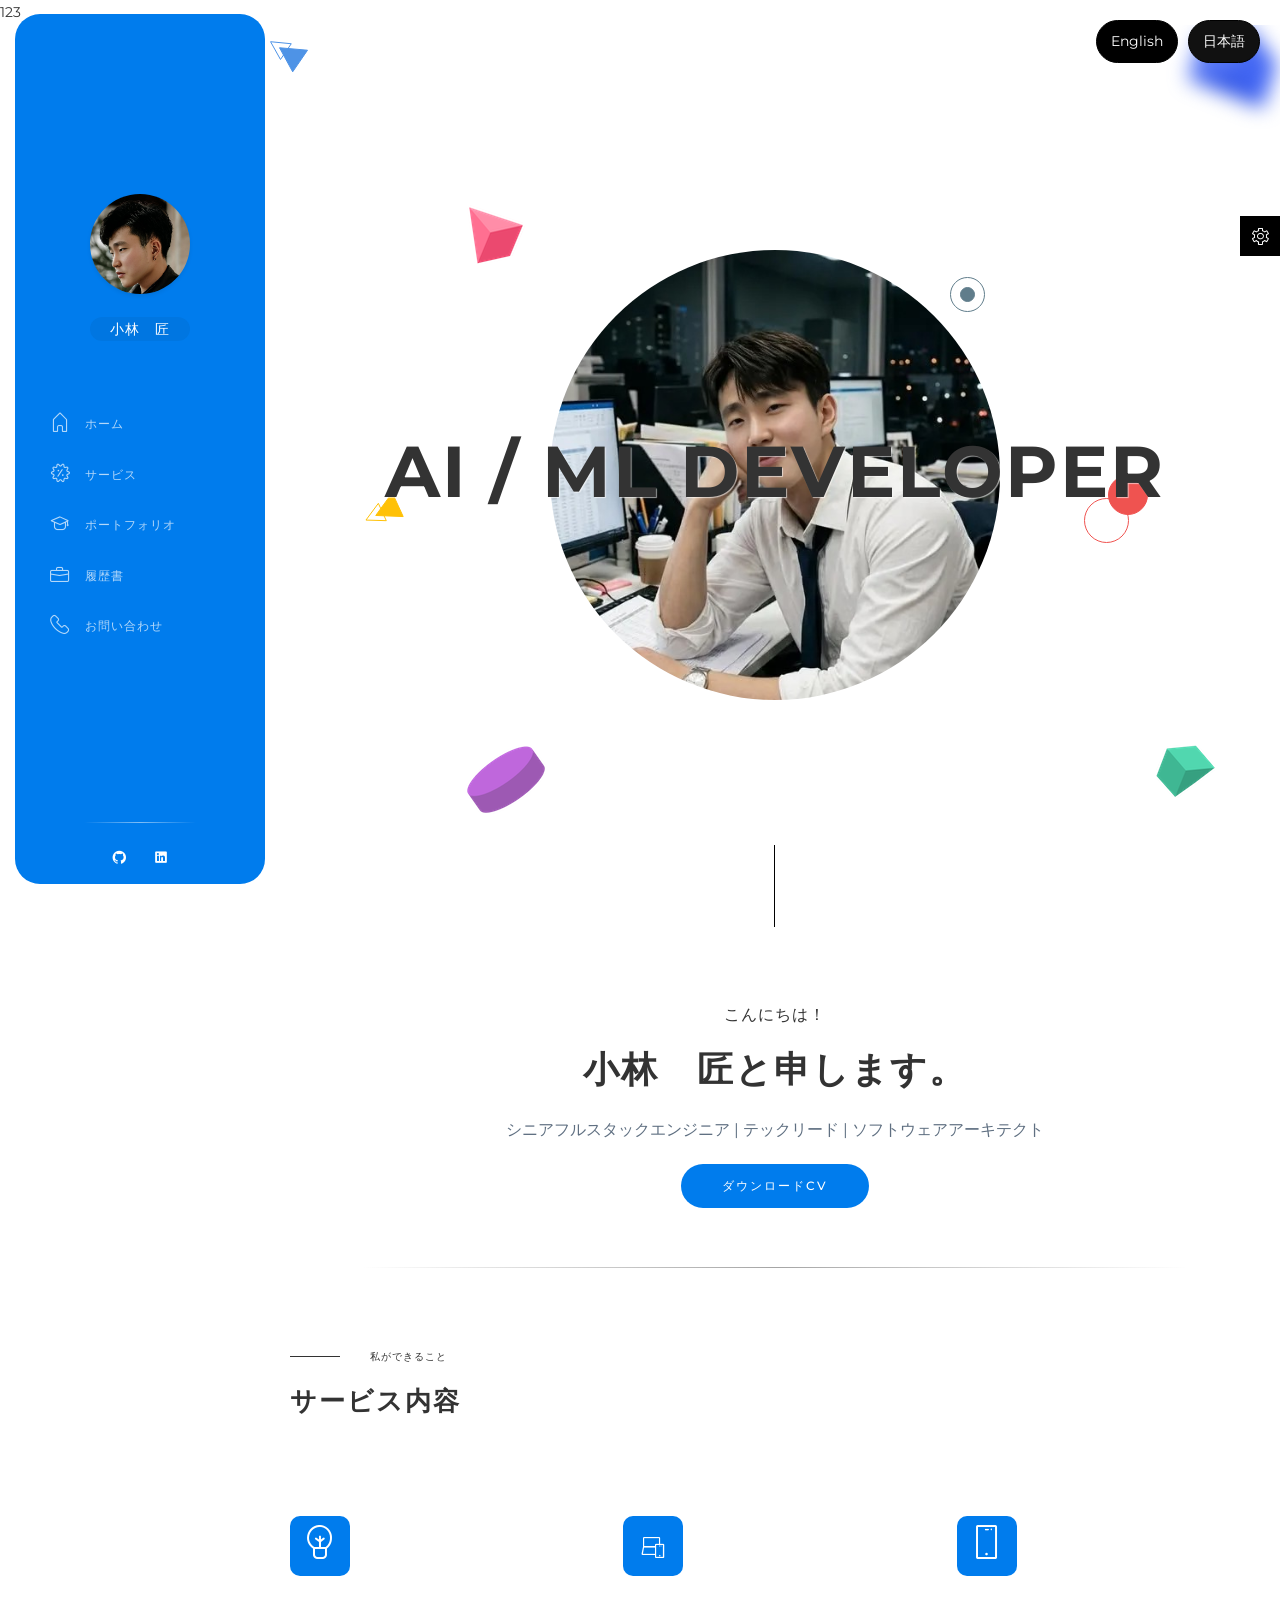
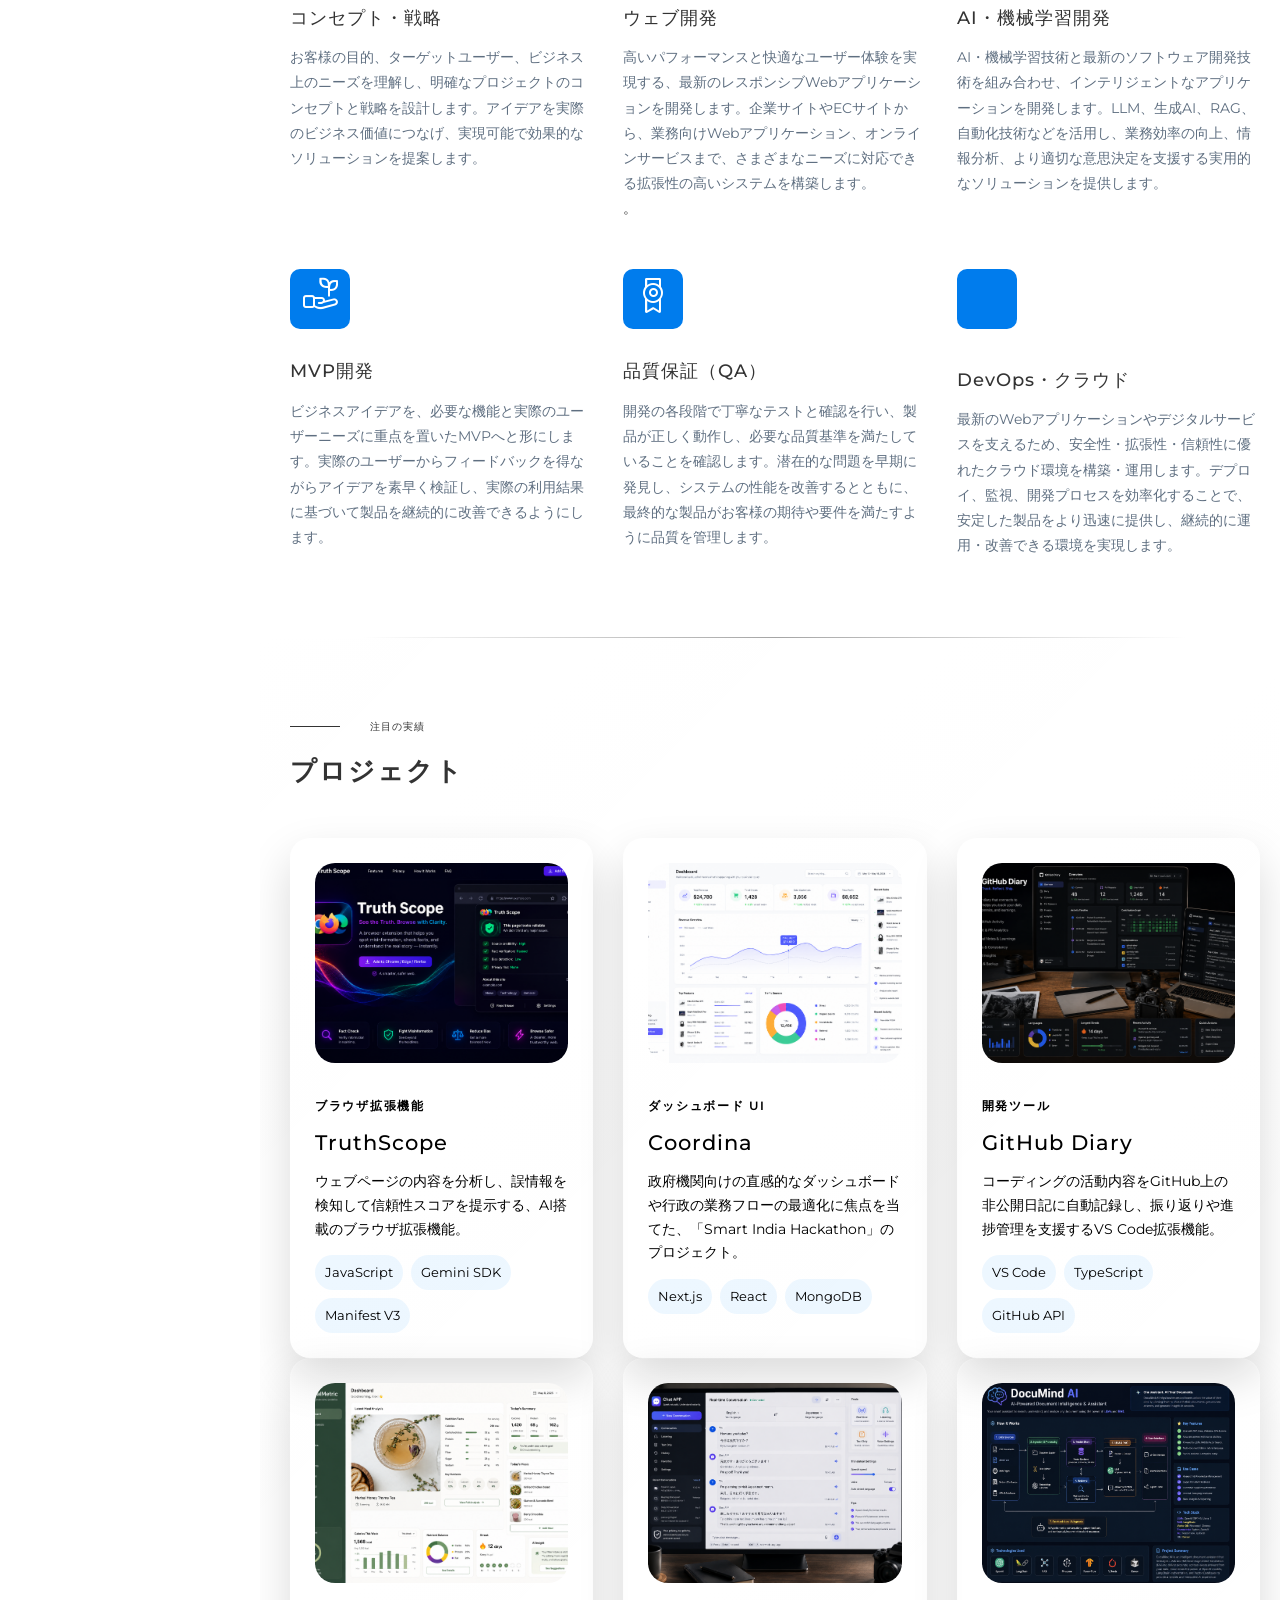
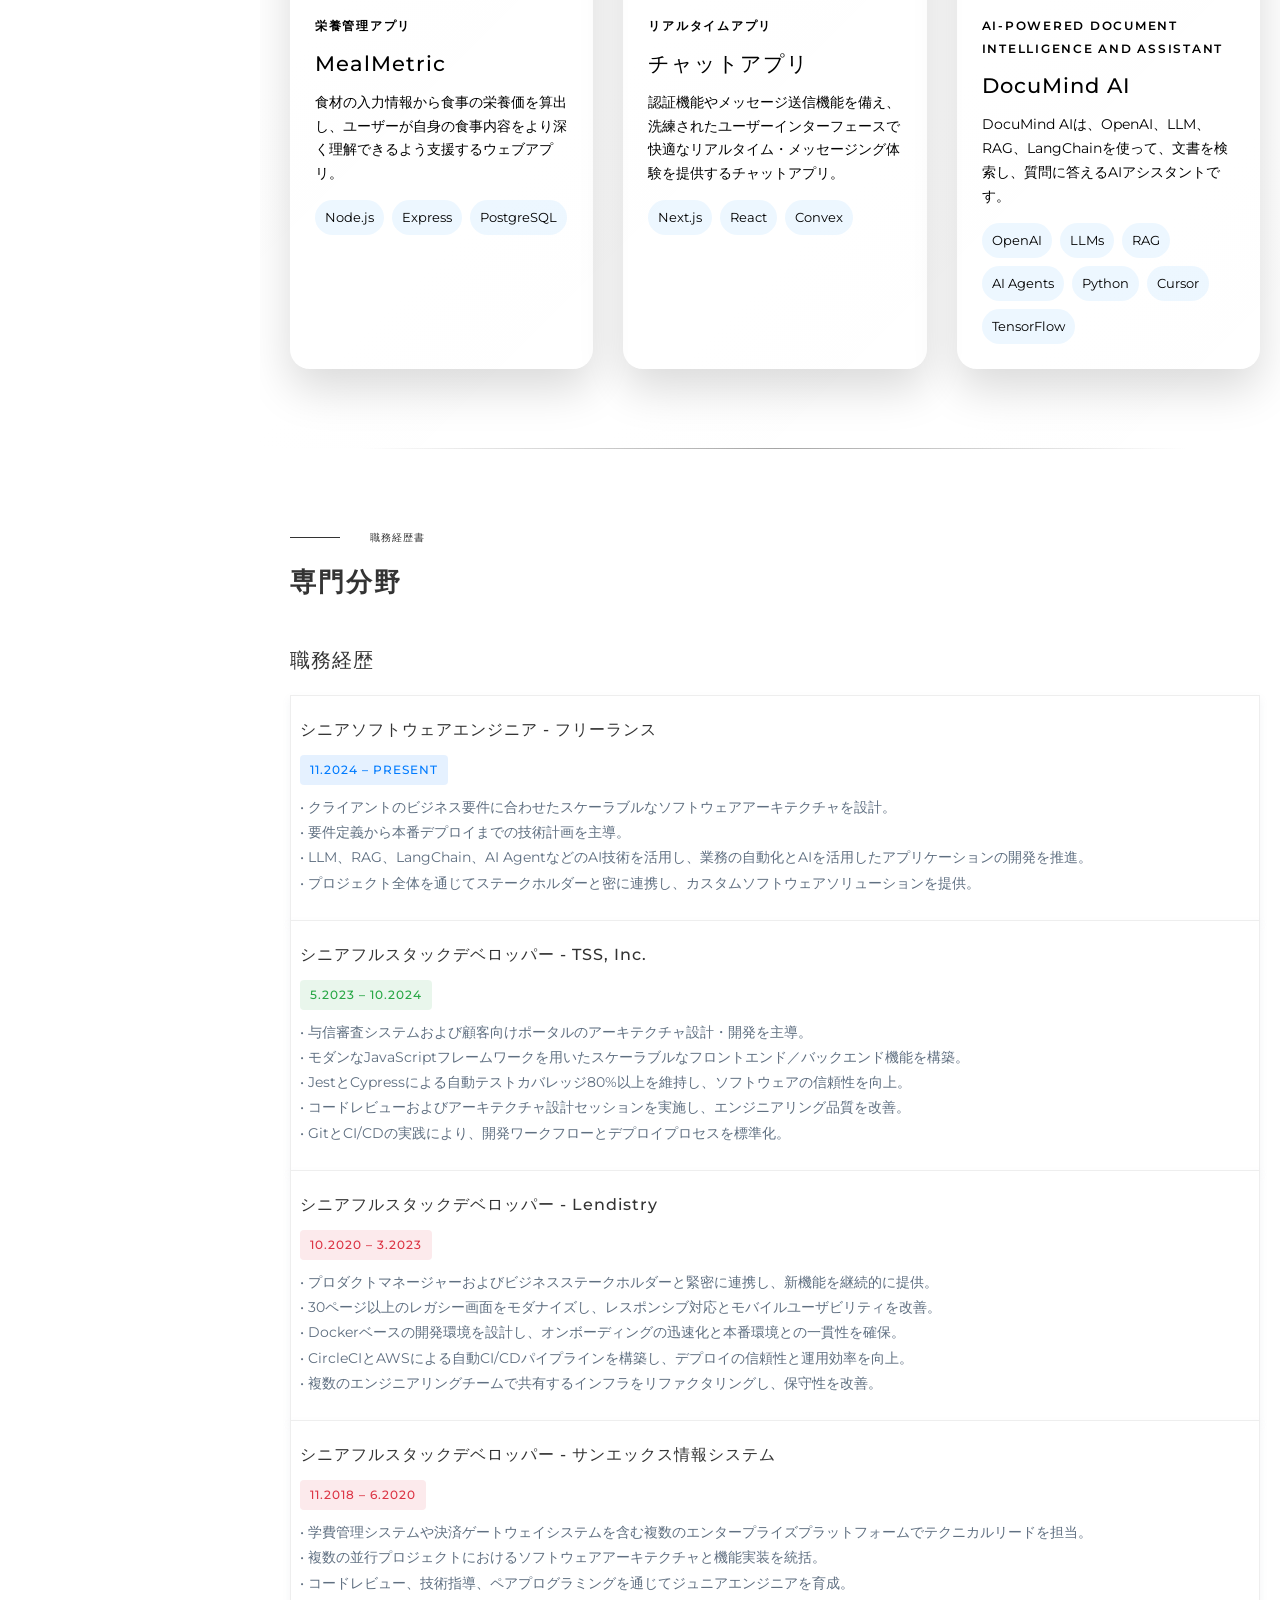
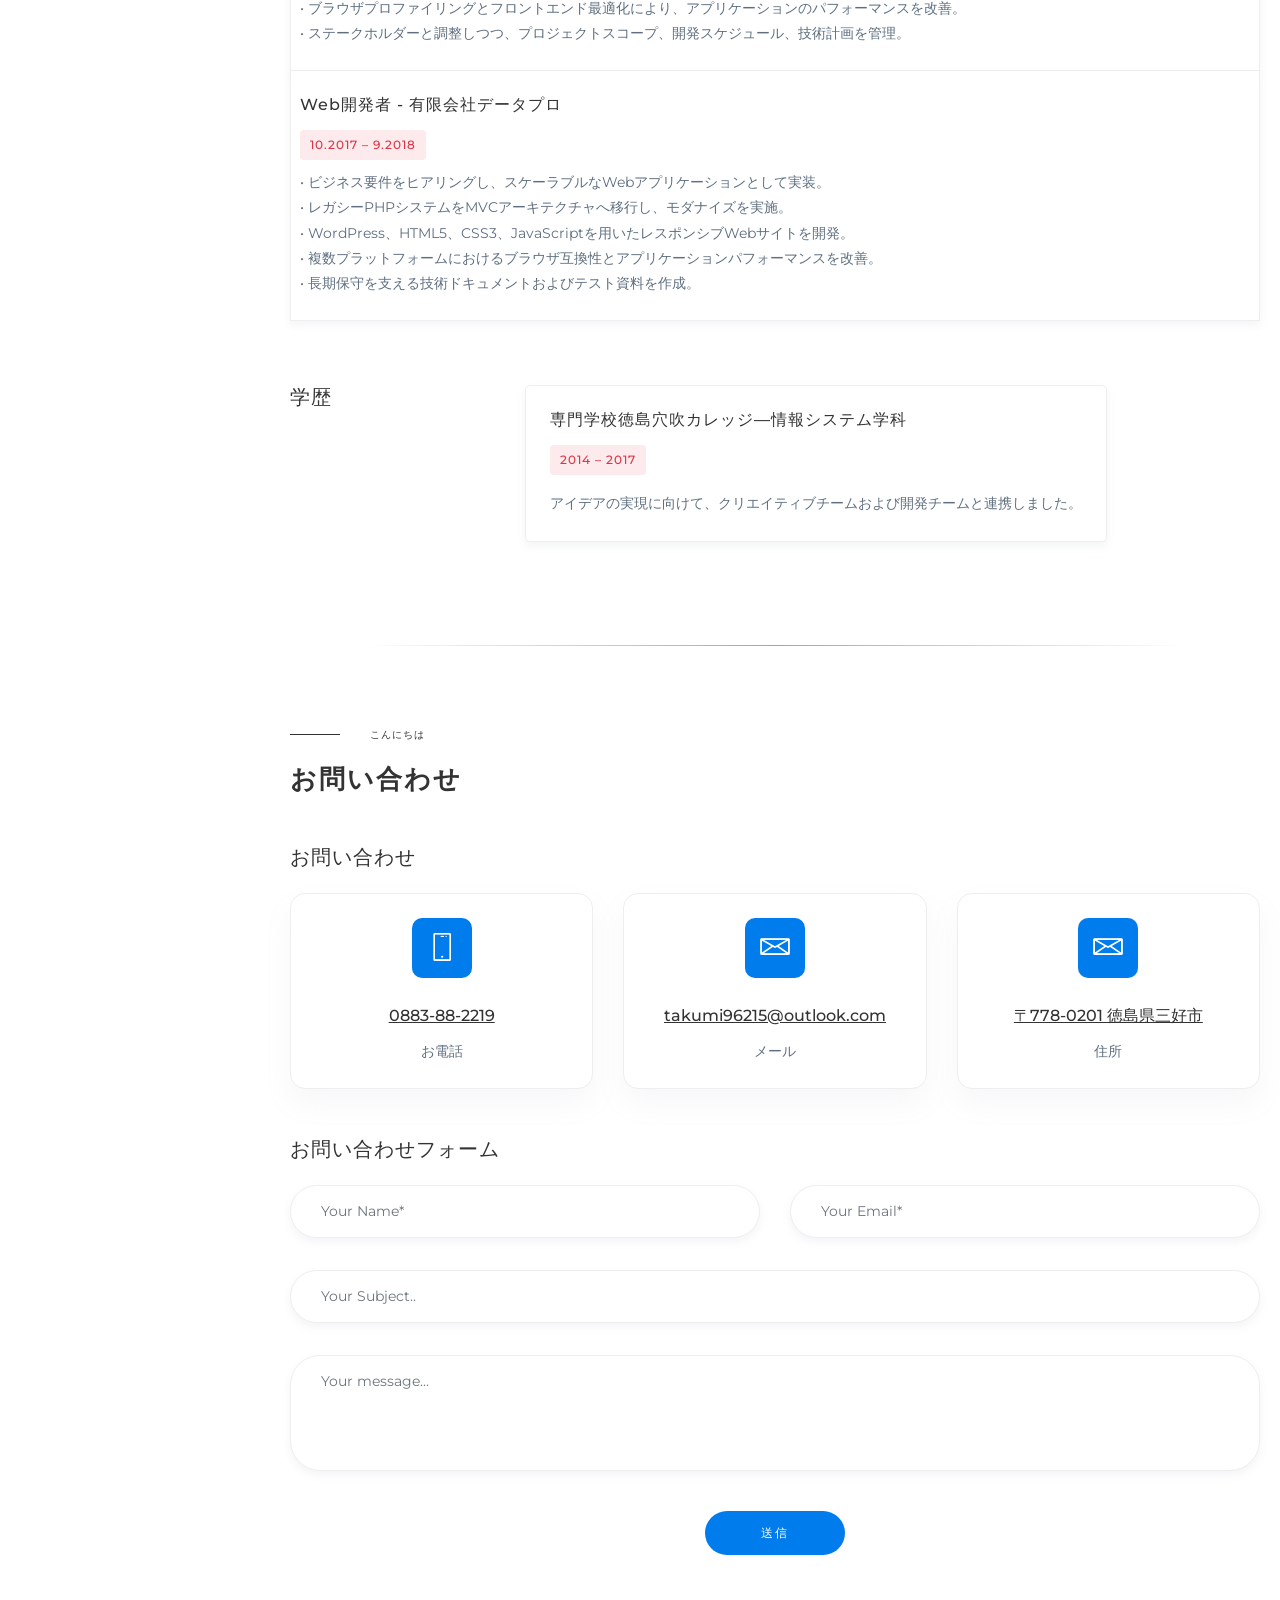
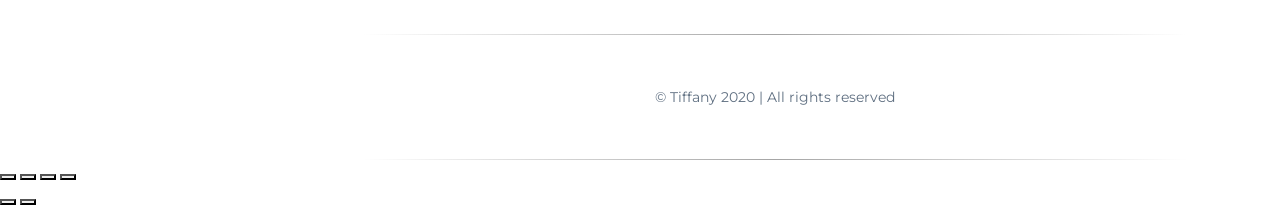
==== index.html @ a0e93409 "fix title" ====
<!DOCTYPE html>
<html lang="en">

<head>
	<meta charset="UTF-8">
	<meta name="viewport" content="width=device-width, initial-scale=1">
	<title>Kobayasi Takumi | Resume</title>
	<meta name="description" content="Tiffany - Modern Portfolio Template" />
	<meta name="keywords" content="blog, business card, creative, creative portfolio, cv theme, online resume, personal, portfolio, professional cv, responsive portfolio, resume, resume theme, vcard" />
	<meta name="author" content="beingeorge" />
	<meta name="theme-color" content="#000">

	<!-- Vendor Css-->
	<link rel="stylesheet" href="./assets/css/vendor.css" />
	<link rel="stylesheet" href="./assets/css/LineIcons.min.css" />
	<link rel="stylesheet" type="/text/css" href="./assets/css/photoswipe.min.css" />
	<link rel="stylesheet" type="/text/css" href="assets/css/default-skin.min.css" />

	<!-- Settings style Css -->
	<link href="assets/css/settings.css" rel="stylesheet">

	<link href="assets/css/theme-blue.css" rel="stylesheet">
	<!-- <link href="assets/css/theme-green.css" rel="stylesheet"> -->
	<!-- <link href="assets/css/theme-pink.css" rel="stylesheet"> -->
	<!-- <link href="assets/css/theme-purple.css" rel="stylesheet"> -->
	<!-- <link href="assets/css/theme-yellow.css" rel="stylesheet"> -->
	<!-- <link href="assets/css/theme-red.css" rel="stylesheet"> -->
	<!-- <link href="assets/css/theme-blue.css" rel="stylesheet"> -->
	<!-- <link href="assets/css/theme-grey.css" rel="stylesheet"> -->

	123

	<!-- Custom style Css -->
	<link href="./assets/css/custom.css" rel="stylesheet">
	<style>
		.lang-switcher {
			position: fixed;
			top: 20px;
			right: 20px;
			z-index: 9999;
			display: flex;
			gap: 10px;
		}

		.lang-btn {
			border: 1px solid #000000;
			background: #000000;
			color: #ffffff;
			padding: 8px 14px;
			border-radius: 999px;
			cursor: pointer;
			transition: all 0.3s ease;
		}

		.lang-btn.active {
			background: #111111;
			color: #ffffff;
		}

		.project-card {
			color: #000000;
		}

		.project-card h3,
		.project-card p,
		.project-card a,
		.project-card .project-card__tag,
		.project-card .project-card__stack li {
			color: #000000;
		}
	</style>
</head>

<body data-spy="scroll" data-target=".navbar-collapse">
	<div class="lang-switcher">
		<button type="button" class="lang-btn" data-lang="en">English</button>
		<button type="button" class="lang-btn active" data-lang="ja">日本語</button>
	</div>

	<!-- Setting Panel -->
    <div class="settings_panel">
		<div class="toggle_bts">
			<a class="toggle-theme-panel active" href="#">
				<i class='lni lni-cog'></i>
			</a>
		</div>
		<div class="settings-content">
			<h5>Color Switcher</h5>
			<ul class="colors-switch">
				<li><a href="#" title="theme-blue" class="theme-blue"></a></li>
				<li><a href="#" title="theme-green" class="theme-green"></a></li>
				<li><a href="#" title="theme-red" class="theme-red"></a></ls
					>
				<li><a href="#" title="theme-yellow" class="theme-yellow"></a></li>
				<li><a href="#" title="theme-purple" class="theme-purple"></a></li>
				<li><a href="#" title="theme-pink" class="theme-pink"></a></li>
				<li><a href="#" title="theme-darkblue" class="theme-darkblue"></a></li>
				<li><a href="#" title="theme-grey" class="theme-grey"></a></li>
			</ul>
			<h5>Background Demos</h5>s
		</div>
	</div>
	<!-- Setting Panel -->

	<!-- START: Preloader -->
	<div id="preloader" class="preloader">
		<div class="spinner">
			<div class="spinner-grow" role="status">
		</div>
			<span class="sr-only">Loading...</span>
		</div>
		<div class="preloader-screens">
			<div></div>
			<div></div>
			<div></div>
			<div></div>
		</div>
	</div>
	<!-- END: Preloader -->

	<!-- START: Aside -->
	<aside class="aside">
		<!-- START: NAVBAR -->

		<div class="nav-wrapper">

			<div class="navbar-toggler">
				<svg class="ham hamRotate ham1" viewBox="0 0 100 100" width="60">
				  <path class="line top" d="m 30,33 h 40 c 0,0 9.044436,-0.654587 9.044436,-8.508902 0,-7.854315 -8.024349,-11.958003 -14.89975,-10.85914 -6.875401,1.098863 -13.637059,4.171617 -13.637059,16.368042 v 40" />
				  <path class="line middle" d="m 30,50 h 40" />
				  <path class="line bottom" d="m 30,67 h 40 c 12.796276,0 15.357889,-11.717785 15.357889,-26.851538 0,-15.133752 -4.786586,-27.274118 -16.667516,-27.274118 -11.88093,0 -18.499247,6.994427 -18.435284,17.125656 l 0.252538,40" />
				</svg>
			</div>

			<nav class="navbar text-center align-items-center justify-content-center">



                <div class="collapse navbar-collapse show" id="navbarCollapse">

					<div class="about-avatar mb-5">
                		<a href="./index-2.html">
							<img src="assets/images/about.jpg" alt="" class="img-fluid mx-auto d-block shadow-sm rounded-full">
						</a>

						<div class="about-avatar-details mt-3">
							<p class="badge" data-name-text data-en="KOBAYASHI TAKUMI" data-ja="小林　匠">KOBAYASHI TAKUMI</p>
						</div>
					</div>
				
                    <ul class="navbar-nav mx-auto">
                        <li class="nav-item">
                            <a class="nav-link ripple active" href="#home">
                            	<i class="lni-home"></i>
                            	<span>Home</span>
                            </a>
                        </li>
                        <li class="nav-item">
                            <a class="nav-link ripple" href="#services">
                            	<i class="lni-offer"></i>
                            	<span>Services</span>
                            </a>
                        </li>
                        <li class="nav-item">
                            <a class="nav-link ripple" href="#portfolio">
                            	<i class="lni-graduation"></i>
                            	<span>Portfolio</span>
                            </a>
                        </li>
                        <li class="nav-item">
                            <a class="nav-link ripple" href="#resume">
                            	<i class="lni-briefcase"></i>
                            	<span>resume</span>
                            </a>
                        </li>
                        
                        <li class="nav-item">
                            <a class="nav-link ripple" href="#contact">
                            	<i class="lni-phone-handset"></i>
                            	<span>Contact</span>
                            </a>
                        </li>
                    </ul>
                </div>

               	<div class="aside-footer">
                	<ul class="list-unstyled list-inline">
                         <li class="list-inline-item"><a href="https://github.com/takumi96215" title="GitHub" target="_blank"><i class="lni-github-original"></i></a></li>
                        <li class="list-inline-item"><a href="#"><i class="lni-linkedin-original"></i></a></li>
                    </ul>
                </div>
	        </nav>
        </div>
        <!-- END: NAVBAR -->
    </aside>
    <!-- START: Aside -->

    <div class="page-wrapper section-dark">

		<!-- START: HOME -->
    	<section class="section section-home section-home-2 " id="home">

    		<div id="scene">
    			<img data-depth="0.1" class="shape1" src="assets/images/decor1.png" alt="Scene Images1">
    			<img data-depth="0.1" class="shape4" src="assets/images/decor4.png" alt="Scene Images1">
    			<img data-depth="0.1" class="shape5" src="assets/images/shape5.svg" alt="Scene Images1">
    			<img data-depth="0.1" class="shape6" src="assets/images/shape6.svg" alt="Scene Images1">
    			<img data-depth="0.2" class="shape2" src="assets/images/decor2.png" alt="Scene Images2">
    			<img data-depth="0.4" class="shape3" src="assets/images/decor3.png" alt="Scene Images3">
    			<img data-depth="0.2" class="shape7" src="assets/images/shape7.svg" alt="Scene Images3">
    			<img data-depth="0.1" class="shape8" src="assets/images/shape8.svg" alt="Scene Images3">
    		</div>

    		<div class="container vh-100">
    			<div class="row justify-content-center align-items-center section-home-in h-100vh">
    				<img class="hero-img img-fluid" src="assets/images/avatar.jpg" alt="About Picture">
    				<h1 class="my-4">
						<span id="autoplay" data-elements=",,">
							<span>MVP Developer.</span>
							<span>AI / ML Developer</span>
							<span>Web Developer</span>
						</span>
					</h1>
    			</div>
    		</div>
    		<div id="scroll-down"></div>
    	</section>
    	<!-- END: HOME -->

    	<!-- START: ABOUT -->
    	<section class="section section-about " id="home" style="padding-bottom: 60px;">
    		<div class="container">
    			<div class="row justify-content-center align-items-center">
    				<div class="col-md-7">
    					<div class="hero-right mt-5 mt-md-0 text-center" data-wow-delay="300ms">
    						<h5>Hello!</h5>
    						<h2 class="my-4">
    							<span data-name-text data-en="I'm KOBAYASHI TAKUMI" data-ja="小林　匠と申します。">I'm KOBAYASHI TAKUMI</span>
    						</h2>
    						<p style="padding-bottom: 20px;">Senior Full Stack Engineer | Technical Lead | Software Architect</p>   		
								<a href="https://kobayashi-takumi.app/assets/pdf/kobayasi-takumi.pdf" class="btn ripple mt-0 mb-lg-12 mr-7">Download CV</a>			
    					</div>
    				</div>
    			</div>
    		</div>
    	</section>
		<!-- END: ABOUT -->

		<!-- START: SERVICES -->
		<section class="section section-dark section-services" id="services">
			<div class="container">
				<div class="section-head">
					<span>WHAT I DO</span>
					<h2>My Services</h2>
				</div>

				<div class="section-inner">
					<div class="row">
						<div class="col-sm-6 col-lg-4">
							<div class="services-list mt-5 "  >
								<div class="list-icon list-icon-1">
									<i class="lni-bulb size-md base-color"></i>
								</div>
								<div class="mt-4 pt-2">
									<h5 class="mb-0">Concept & Strategy</h5>
									<p class=" mt-3" data-en="I create clear project concepts and strategies by understanding the client's goals, target users, and business needs. I focus on defining practical solutions that connect creative ideas with measurable business value." data-ja="お客様の目的、ターゲットユーザー、ビジネス上のニーズを理解し、明確なプロジェクトのコンセプトと戦略を設計します。アイデアを実際のビジネス価値につなげ、実現可能で効果的なソリューションを提案します。"></p>
								</div>
							</div>
						</div>
						<div class="col-sm-6 col-lg-4">
							<div class="services-list mt-5 "   >
								<div class="list-icon list-icon-2">
									<i class="lni-laptop-phone"></i>
								</div>
								<div class="mt-4 pt-2">
									<h5 class="mb-0">Web Development</h5>
									<p class=" mt-3" data-en="I develop modern and responsive web applications that provide reliable performance and a smooth user experience. I create scalable solutions for various business needs, from corporate websites and e-commerce platforms to custom web applications and online services." data-ja="高いパフォーマンスと快適なユーザー体験を実現する、最新のレスポンシブWebアプリケーションを開発します。企業サイトやECサイトから、業務向けWebアプリケーション、オンラインサービスまで、さまざまなニーズに対応できる拡張性の高いシステムを構築します。"></p>
								</div>。
							</div>
						</div>
						<div class="col-sm-6 col-lg-4">
							<div class="services-list mt-5 "   >
								<div class="list-icon list-icon-3">
									<i class="lni-mobile size-md base-color"></i>
								</div>
								<div class="mt-4 pt-2">
									<h5 class="mb-0">AI / ML Development</h5>
									<p class=" mt-3" data-en="I develop intelligent applications by combining AI and machine learning technologies with modern software development. I use LLMs, Generative AI, RAG, and automation to create practical solutions that improve productivity, analyze information, and support smarter business decisions." data-ja="AI・機械学習技術と最新のソフトウェア開発技術を組み合わせ、インテリジェントなアプリケーションを開発します。LLM、生成AI、RAG、自動化技術などを活用し、業務効率の向上、情報分析、より適切な意思決定を支援する実用的なソリューションを提供します。"></p>
								</div>
							</div>
						</div>	
						<div class="col-sm-6 col-lg-4">
							<div class="services-list mt-5 "   >
								<div class="list-icon list-icon-6">
									<i class="lni-grow size-md base-color"></i>
								</div>
								<div class="mt-4 pt-2">
									<h5 class="mb-0">MVP Development</h5>
									<p class=" mt-3" data-en="I turn business ideas into functional MVPs by focusing on essential features and real user needs. This approach allows businesses to quickly test their ideas, collect valuable feedback, and improve their products based on real-world results." data-ja="ビジネスアイデアを、必要な機能と実際のユーザーニーズに重点を置いたMVPへと形にします。実際のユーザーからフィードバックを得ながらアイデアを素早く検証し、実際の利用結果に基づいて製品を継続的に改善できるようにします。"></p>
								</div>
							</div>
						</div>
						<div class="col-sm-6 col-lg-4">
							<div class="services-list mt-5 "   >
								<div class="list-icon list-icon-4">
									<i class="lni-medall-alt size-md base-color mb-0"></i>
								</div>
								<div class="mt-4 pt-2">
									<h5 class="mb-0">Quality Assurance</h5>
									<p class=" mt-3" data-en="I carefully test and review each stage of development to ensure that the product works correctly and meets the required quality standards. I identify potential problems early, improve system performance, and make sure the final product meets the client's expectations." data-ja="開発の各段階で丁寧なテストと確認を行い、製品が正しく動作し、必要な品質基準を満たしていることを確認します。潜在的な問題を早期に発見し、システムの性能を改善するとともに、最終的な製品がお客様の期待や要件を満たすように品質を管理します。"></p>
								</div>
							</div>
						</div>
						<div class="col-sm-6 col-lg-4">
							<div class="services-list mt-5 "   >
								<div class="list-icon list-icon-5">
								     <i class="flaticon-ux"></i>							
								</div>
								<div class="mt-4 pt-2">
									<h5 class="mb-0">DevOps & Cloud</h5>
									<p class=" mt-3" data-en="I design and maintain secure, scalable, and reliable cloud environments that support modern web applications and digital services. By improving deployment, monitoring, and development processes, I help teams deliver stable products faster and maintain them efficiently." data-ja="最新のWebアプリケーションやデジタルサービスを支えるため、安全性・拡張性・信頼性に優れたクラウド環境を構築・運用します。デプロイ、監視、開発プロセスを効率化することで、安定した製品をより迅速に提供し、継続的に運用・改善できる環境を実現します。	"></p>
								</div>
							</div>
						</div>
					</div>
				</div>
			</div>
		</section>
		<!-- END: SERVICES -->

		<!-- START: PORTFOLIO -->
		<section class="section section-projects" id="portfolio">
    		<div class="container">
    			<div class="row align-items-end">
    				<div class="col-12 col-md-4">
    					<div class="section-head">
						<span>FEATURED WORK</span>
						<h2>Projects</h2>
					</div>
    				</div>
    				<div class="col-md-8">
    					<p class="section-intro">A few recent builds that combine product thinking, thoughtful UI, and practical engineering.</p>
    				</div>
    			</div>

    			<div class="section-inner">
				<div class="row g-4">
					<div class="col-md-6 col-lg-4">
						<article class="project-card">
							<div class="project-card__media">
							<img src="assets/images/p1-1.jpg" alt="TruthScope Browser Extension screenshot" />
							</div>
							<span class="project-card__tag">Browser Extension</span>
							<h3>TruthScope</h3>
							<p>AI-powered browser extension that analyzes webpage content, detects misinformation, and returns a credibility score.</p>
							<ul class="project-card__stack">
								<li>JavaScript</li>
								<li>Gemini SDK</li>
								<li>Manifest V3</li>
							</ul>
						</article>
					</div>

					<div class="col-md-6 col-lg-4">
						<article class="project-card">
							<div class="project-card__media">
							<img src="assets/images/p2-2.jpg" alt="Coordina dashboard UI screenshot" />
							</div>
							<span class="project-card__tag">Dashboard UI</span>
							<h3>Coordina</h3>
							<p>A Smart India Hackathon project focused on intuitive dashboards for government departments and administrative workflows.</p>
							<ul class="project-card__stack">
								<li>Next.js</li>
								<li>React</li>
								<li>MongoDB</li>
							</ul>
						</article>
					</div>

					<div class="col-md-6 col-lg-4">
						<article class="project-card">
							<div class="project-card__media">
							<img src="assets/images/p3-3.jpg" alt="GitHub Diary developer tool screenshot" />
							</div>
							<span class="project-card__tag">Developer Tool</span>
							<h3>GitHub Diary</h3>
							<p>A VS Code extension that automatically records coding activity into a private GitHub-backed diary for reflection and progress tracking.</p>
							<ul class="project-card__stack">
								<li>VS Code</li>
								<li>TypeScript</li>
								<li>GitHub API</li>
							</ul>
						</article>
					</div>

					<div class="col-md-6 col-lg-4">
						<article class="project-card">
							<div class="project-card__media">
							<img src="assets/images/p9-9.jpg" alt="MealMetric nutrition app screenshot" />
							</div>
							<span class="project-card__tag">Nutrition App</span>
							<h3>MealMetric</h3>
							<p>A web app that calculates meal nutrition information from ingredient input and helps users understand their food better.</p>
							<ul class="project-card__stack">
								<li>Node.js</li>
								<li>Express</li>
								<li>PostgreSQL</li>
							</ul>
						</article>
					</div>

					<div class="col-md-6 col-lg-4">
						<article class="project-card">
							<div class="project-card__media">
							<img src="assets/images/slider1.jpg" alt="Chat App realtime messaging screenshot" />
							</div>
							<span class="project-card__tag">Realtime App</span>
							<h3>Chat App</h3>
							<p>A modern real-time messaging experience with authentication, typed messages, and a polished user interface.</p>
							<ul class="project-card__stack">
								<li>Next.js</li>
								<li>React</li>
								<li>Convex</li>
							</ul>
						</article>
					</div>
					
					<div class="col-md-6 col-lg-4">
						<article class="project-card">
							<div class="project-card__media">
							<img src="assets/images/p4-4.jpg" alt="DocuMind AI screenshot" />
							</div>
							<span class="project-card__tag">AI-powered Document Intelligence and Assistant</span>
							<h3>DocuMind AI</h3>
							<p>DocuMind AI is an AI assistant that uses OpenAI, LLMs, RAG, and LangChain to search documents and answer user questions.</p>
							<ul class="project-card__stack">
								<li>OpenAI</li>
								<li>LLMs</li>
								<li>RAG</li>
								<li>AI Agents</li>
								<li>Python</li>
								<li>Cursor</li>
								<li>TensorFlow</li>

							</ul>
						</article>
					</div>
				</div>
			</div>
    	</section>
    	<!-- END: PORTFOLIO -->

		<!-- START: RESUME -->
		<section class="section section-resume" id="resume">
			<div class="container">

				<div class="section-head">
					<span>My Resume</span>
					<h2>My Expertises</h2>
				</div>

				<div class="section-inner">
					<div class="section-resume-wrap">
						<div class="section-experience mb-5">
							<div class="row">
								<div class="col-lg-12">
									<h5 class="section-subHead mb-4 "> My Experience</h5>
								</div>

								<div class="col-lg-12">
									<div class="ExperienceList pb-3">

										<div class="resume-list b-box p-4 " >
											<div class="row align-items-center">
												<div class="col-md-15 pb-2 pb-md-0">
													<h5 class="mb-3">Senior Software Engineer - Self-Employed</h5>
													<h6 class="badge badge-primary">11.2024 – Present</h6>
													<p>•Designed scalable software architectures tailored to client business requirements.</p>
													<p>•Led technical planning from requirements gathering through production deployment.</p>
													<p>•Developed AI-powered solutions using LLMs, RAG, LangChain, and AI Agents to automate workflows and enhance business applications.</p>
													<p>•Delivered custom software solutions while maintaining close communication with stakeholders throughout the project lifecycle.</p>
												</div>												
											</div>
										</div>
										<div class="resume-list b-box p-4 " >
											<div class="row align-items-center">
												<div class="col-md-15 pb-2 pb-md-0">
													<h5 class="mb-3">Senior Full Stack Developer - TSS, Inc.</h5>
													<h6 class="badge badge-success">5.2023 – 10.2024</h6>
													<p>•Led architecture and development of underwriting systems and customer-facing portals.</p>
													<p>•Built scalable frontend and backend features using modern JavaScript frameworks.</p>
													<p>•Increased software reliability by maintaining over 80% automated test coverage with Jest and Cypress.</p>
													<p>•Conducted code reviews and architectural design sessions to improve engineering quality.</p>
													<p>•Standardized development workflows and deployment processes using Git and CI/CD practices.</p>
												</div>												
											</div>
										</div>
										<div class="resume-list b-box p-4 " >
											<div class="row align-items-center">
												<div class="col-md-15 pb-2 pb-md-0">
													<h5 class="mb-3">Senior Full Stack Developer - Lendistry</h5>
													<h6 class="badge badge-danger">10.2020 – 3.2023</h6>
													<p>•Delivered new product features while collaborating closely with product managers and business stakeholders.</p>
													<p>•Modernized more than 30 legacy application pages, improving responsiveness and mobile usability.</p>
													<p>•Designed Docker-based development environments to accelerate onboarding and ensure production consistency.</p>
													<p>•Built automated CI/CD pipelines with Circle CI and AWS, improving deployment reliability and operational efficiency.</p>
													<p>•Refactored shared infrastructure to improve maintainability across multiple engineering teams.</p>
												</div>										
											</div>
											</div>
										<div class="resume-list b-box p-4 " >
											<div class="row align-items-center">
												<div class="col-md-15 pb-2 pb-md-0">
													<h5 class="mb-3">Senior Full Stack Developer - SanX Information System Co., Ltd</h5>
													<h6 class="badge badge-danger">11.2018 – 6.2020</h6>
													<p>•Served as Technical Lead for multiple enterprise platforms, including tuition management and payment gateway systems.</p>
													<p>•Directed software architecture and feature implementation across multiple concurrent projects.</p>
													<p>•Mentored junior developers through code reviews, technical guidance, and pair programming.</p>
													<p>•Improved application performance through browser profiling and frontend optimization.</p>
													<p>•Managed project scope, engineering timelines, and technical planning while coordinating with stakeholders.</p>
												</div>											
											</div>
											</div>
										<div class="resume-list b-box p-4 " >
											<div class="row align-items-center">
												<div class="col-md-15 pb-2 pb-md-0">
													<h5 class="mb-3">Web Developer - DataPro Co., Ltd</h5>
													<h6 class="badge badge-danger">10.2017 – 9.2018</h6>
													<p>•Gathered business requirements and translated them into scalable web applications.</p>
													<p>•Modernized legacy PHP systems by migrating them to an MVC architecture.</p>
													<p>•Developed responsive websites using WordPress, HTML5, CSS3, and JavaScript.</p>
													<p>•Improved browser compatibility and application performance across multiple platforms.</p>
													<p>•Produced technical documentation and testing artifacts to support long-term maintenance.</p>
												</div>
											</div>
										</div>
									</div>
								</div>
							</div>
						</div>

						<div class="section-education">
							<div class="row">
								<div class="col-lg-3">
									<h5 class="section-subHead mb-4"> My Education</h5>
								</div>

								<div class="col-lg-9">
									<div class="EducationList">
										<div class="row">
											<div class="col-md-15">
												<div class="resume-list b-box p-4 mb-4 " >
													<div>
														<h5>Tokushima Anabuki College - Department of Information Systems</h5>
														<h6 class="badge badge-danger d-inline-block my-3">2014 – 2017</h6>
														<p>Collaborate with creative and development teams on the execution of ideas.</p>
													</div>
												</div>
											</div>
										</div>
									</div>
								</div>
							</div>
						</div>
					</div>
				</div>

			</div>
		</section>
		<!-- END: RESUME -->

    	<!-- START: CONTACT -->
		<section class="section section-contact" id="contact">
			<div class="container">
				<div class="section-head">
					<span>Hello</span>
					<h2>Contact </h2>
				</div>

				<div class="section-inner">
					<div class="contact-Otherdetails ">
						<div class="contact-details">
							<h5 class="section-subHead mb-4"> Get in Touch</h5>
							<div class="row justify-content-center align-items-center">
								<div class="col-sm-6 col-lg-4">
									<div class="contact-details--panel p-4 b-box text-center  " >
										<div class="mb-3 list-icon list-icon-1">
											<i class="lni-mobile"></i>
										</div>
										<div class="mt-2">
											<a href="tel:9876543210" class="">0883-88-2219</a>
											<p class="mt-2">Call Us</p>
										</div>
									</div>
								</div>
								<div class="col-sm-6 col-lg-4">
									<div class="contact-details--panel p-4 b-box text-center  "  >
										<div class="mb-3 list-icon list-icon-5">
											<i class="lni-envelope"></i>
										</div>
										<div class="mt-2">
											<a href="mailto:hello@beingeorge.com">takumi96215@outlook.com</a>
											<p class="mt-2">Email Us</p>
										</div>
									</div>
								</div>
								<div class="col-sm-6 col-lg-4">
									<div class="contact-details--panel p-4 b-box text-center  "  >
										<div class="mb-3 list-icon list-icon-5">
											<i class="lni-envelope"></i>
										</div>
										<div class="mt-2">
											<a href="#">Miyoshi-shi, Tokushima 778-0201, Japan</a>
											<p class="mt-2">Address</p>
										</div>
									</div>
								</div>
							</div>
						</div>
						<div class="contact-form mt-5">
							<form>
								<h5 class="section-subHead mb-2"> Contact Form</h5>
								<div class="row">
									<div class="col-lg-6">
										<div class="form-group mt-3 " >
											<input name="name" id="name" type="text" class="form-control b-box" placeholder="Your Name*" required>
										</div>
									</div>
									<div class="col-lg-6">
										<div class="form-group mt-3 "  >
											<input name="email" id="email" type="email" class="form-control b-box" placeholder="Your Email*" required>
										</div>
									</div>
								</div>
								<div class="row">
									<div class="col-lg-12">
										<div class="form-group mt-3 "  >
											<input type="text" class="form-control b-box" id="subject" placeholder="Your Subject.." required/>
										</div>
									</div>
								</div>
								<div class="row">
									<div class="col-lg-12">
										<div class="form-group mt-3 "  >
											<textarea name="comments" id="comments" rows="4" class="form-control b-box" placeholder="Your message..."></textarea>
										</div>
									</div>
								</div>
								<div class="row">
									<div class="col-lg-12 text-center mt-4">
										<a href="#" class="btn ">Submit</a>
									</div>
								</div>
							</form>
						</div>
					</div>
				</div>
			</div>
		</section>
		<!-- END: CONTACT -->

		<!--START: FOOTER-->
		<footer class="footer section section-light">
			<div class="container">
				<p class="copyright text-center mb-0">&copy; Tiffany 2020 | All Right Reserved</p>
			</div>
		</footer>
		<!--END: FOOTER-->
	</div>


<!-- Root element of PhotoSwipe. Must have class pswp. -->
<div class="pswp" tabindex="-1" role="dialog" aria-hidden="true">

    <!-- Background of PhotoSwipe.
         It's a separate element, as animating opacity is faster than rgba(). -->
    <div class="pswp__bg"></div>

    <!-- Slides wrapper with overflow:hidden. -->
    <div class="pswp__scroll-wrap">

        <!-- Container that holds slides. PhotoSwipe keeps only 3 slides in DOM to save memory. -->
        <!-- don't modify these 3 pswp__item elements, data is added later on. -->
        <div class="pswp__container">
            <div class="pswp__item"></div>
            <div class="pswp__item"></div>
            <div class="pswp__item"></div>
        </div>

        <!-- Default (PhotoSwipeUI_Default) interface on top of sliding area. Can be changed. -->
        <div class="pswp__ui pswp__ui--hidden">
            <div class="pswp__top-bar">
                <!--  Controls are self-explanatory. Order can be changed. -->
                <div class="pswp__counter"></div>
                <button class="pswp__button pswp__button--close" title="Close (Esc)"></button>
                <button class="pswp__button pswp__button--share" title="Share"></button>
                <button class="pswp__button pswp__button--fs" title="Toggle fullscreen"></button>
                <button class="pswp__button pswp__button--zoom" title="Zoom in/out"></button>

                <!-- Preloader demo https://codepen.io/dimsemenov/pen/yyBWoR -->
                <!-- element will get class pswp__preloader--active when preloader is running -->
                <div class="pswp__preloader">
                    <div class="pswp__preloader__icn">
                      <div class="pswp__preloader__cut">
                        <div class="pswp__preloader__donut"></div>
                      </div>
                    </div>
                </div>
            </div>

            <div class="pswp__share-modal pswp__share-modal--hidden pswp__single-tap">
                <div class="pswp__share-tooltip"></div>
            </div>

            <button class="pswp__button pswp__button--arrow--left" title="Previous (arrow left)">
            </button>

            <button class="pswp__button pswp__button--arrow--right" title="Next (arrow right)">
            </button>

            <div class="pswp__caption">
                <div class="pswp__caption__center"></div>
            </div>
        </div>
    </div>
</div>

	<!-- JAVASCRIPTS -->

	<script src="assets/js/vendor.js"></script>

	<script src="assets/js/parallax.min.js"></script>
	<script src="assets/js/photoswipe.min.js"></script>
	<script src="assets/js/photoswipe-ui-default.min.js"></script>


	<!-- Custom Js -->
	<script src="assets/js/imagesloaded.pkgd.js"></script>
	<script src="assets/js/jquery.shuffle.min.js"></script>
	<script src="assets/js/custom-shuffle-init.js"></script>
	<script src="assets/js/pswp.js"></script>
	<script src="assets/js/textition.min.js"></script>

	<script src="assets/js/custom.js"></script>
	<script>
		const langButtons = document.querySelectorAll('.lang-btn');
		const nameElements = document.querySelectorAll('[data-name-text]');
		const localizedElements = document.querySelectorAll('[data-en][data-ja]');
		const textNodeOriginals = new WeakMap();
		let textNodesCache = [];
		const normalizeText = (value) => (value || '').replace(/\s+/g, ' ').trim();
		const translations = {
			ja: {
				"Tiffany - Modern Portfolio Template": "ティファニー - モダンポートフォリオテンプレート",
				"Color Switcher": "配色切り替え",
				"Background Demos": "背景デモ",
				"Version 1": "バージョン1",
				"Version 2": "バージョン2",
				"Loading...": "読み込み中...",
				"Home": "ホーム",
				"Services": "サービス",
				"Portfolio": "ポートフォリオ",
				"resume": "履歴書",
				"Blog": "ブログ",
				"Contact": "お問い合わせ",
				"Hello!": "こんにちは！",
				"Hello": "こんにちは",		
				"Senior Full Stack Engineer | Technical Lead | Software Architect": "シニアフルスタックエンジニア | テックリード | ソフトウェアアーキテクト",
				"Download CV": "ダウンロードCV",
				"Learn More": "もっと詳しく",
				"WHAT I DO": "私ができること",
				"My Services": "サービス内容",
				"Concept & Strategy": "コンセプト・戦略",
				"Web Development": "ウェブ開発",
				"AI / ML Development": "AI・機械学習開発",
				"MVP Development": "MVP開発",
 				"Quality Assurance": "品質保証（QA）",
				"DevOps & Cloud": "DevOps・クラウド",
				"FEATURED WORK": "注目の実績",
				"Projects": "プロジェクト",
				"A few recent builds that combine product thinking, thoughtful UI, and practical engineering.": "最近の実績の一部です。製品思考、洗練されたUI、実践的な開発を融合しています。",
				"AI-powered browser extension that analyzes webpage content, detects misinformation, and returns a credibility score.": "ウェブページの内容を分析し、誤情報を検知して信頼性スコアを提示する、AI搭載のブラウザ拡張機能。",
				"A Smart India Hackathon project focused on intuitive dashboards for government departments and administrative workflows.": "政府機関向けの直感的なダッシュボードや行政の業務フローの最適化に焦点を当てた、「Smart India Hackathon」のプロジェクト。",
				"A VS Code extension that automatically records coding activity into a private GitHub-backed diary for reflection and progress tracking.": "コーディングの活動内容をGitHub上の非公開日記に自動記録し、振り返りや進捗管理を支援するVS Code拡張機能。",
				"A web app that calculates meal nutrition information from ingredient input and helps users understand their food better.": "食材の入力情報から食事の栄養価を算出し、ユーザーが自身の食事内容をより深く理解できるよう支援するウェブアプリ。",
				"A modern real-time messaging experience with authentication, typed messages, and a polished user interface.": "認証機能やメッセージ送信機能を備え、洗練されたユーザーインターフェースで快適なリアルタイム・メッセージング体験を提供するチャットアプリ。",
				"DocuMind AI is an AI assistant that uses OpenAI, LLMs, RAG, and LangChain to search documents and answer user questions.": "DocuMind AIは、OpenAI、LLM、RAG、LangChainを使って、文書を検索し、質問に答えるAIアシスタントです。",
				"My Resume": "職務経歴書",
				"My Expertises": "専門分野",
				"My Experience": "職務経歴",
				"My Education": "学歴",				
				"Tokushima Anabuki College - Department of Information Systems": "専門学校徳島穴吹カレッジ―情報システム学科",
				"blog": "ブログ",
				"My projects": "私のプロジェクト",
				"Passion": "情熱",
				"Design": "デザイン",
				"View More": "もっと見る",
				"Get in Touch": "お問い合わせ",
				"Call Us": "お電話",
				"Email Us": "メール",
				"Address": "住所",
				"Contact Form": "お問い合わせフォーム",
				"Your Name*": "お名前*",
				"Your Email*": "メールアドレス*",
				"Your Subject..": "件名..",
				"Your message...": "メッセージ...",
				"Submit": "送信",
				"View Project": "プロジェクトを見る",
				"Browser Extension": "ブラウザ拡張機能",
				"Dashboard UI": "ダッシュボード UI",
				"Developer Tool": "開発ツール",
				"Nutrition App": "栄養管理アプリ",
				"Realtime App": "リアルタイムアプリ",
				"TruthScope": "TruthScope",
				"Coordina": "Coordina",
				"GitHub Diary": "GitHub Diary",
				"MealMetric": "MealMetric",
				"Chat App": "チャットアプリ",
				"Senior Software Engineer - Self-Employed": "シニアソフトウェアエンジニア - フリーランス",
				"Senior Full Stack Developer - Lendistry": "シニアフルスタックデベロッパー - Lendistry",
				"Senior Full Stack Developer - TSS, Inc.": "シニアフルスタックデベロッパー - TSS, Inc.",
				"Senior Full Stack Developer - SanX Information System Co., Ltd": "シニアフルスタックデベロッパー - サンエックス情報システム",
				"Web Developer - DataPro Co., Ltd": "Web開発者 - 有限会社データプロ",
				"2.2023 – Present": "2.2023 - 現在",
				"•Designed scalable software architectures tailored to client business requirements.": "• クライアントのビジネス要件に合わせたスケーラブルなソフトウェアアーキテクチャを設計。",
				"•Led technical planning from requirements gathering through production deployment.": "• 要件定義から本番デプロイまでの技術計画を主導。",
				"•Developed AI-powered solutions using LLMs, RAG, LangChain, and AI Agents to automate workflows and enhance business applications.": "• LLM、RAG、LangChain、AI AgentなどのAI技術を活用し、業務の自動化とAIを活用したアプリケーションの開発を推進。",
				"•Delivered custom software solutions while maintaining close communication with stakeholders throughout the project lifecycle.": "• プロジェクト全体を通じてステークホルダーと密に連携し、カスタムソフトウェアソリューションを提供。",
				"•Led architecture and development of underwriting systems and customer-facing portals.": "• 与信審査システムおよび顧客向けポータルのアーキテクチャ設計・開発を主導。",
				"•Built scalable frontend and backend features using modern JavaScript frameworks.": "• モダンなJavaScriptフレームワークを用いたスケーラブルなフロントエンド／バックエンド機能を構築。",
				"•Increased software reliability by maintaining over 80% automated test coverage with Jest and Cypress.": "• JestとCypressによる自動テストカバレッジ80%以上を維持し、ソフトウェアの信頼性を向上。",
				"•Conducted code reviews and architectural design sessions to improve engineering quality.": "• コードレビューおよびアーキテクチャ設計セッションを実施し、エンジニアリング品質を改善。",
				"•Standardized development workflows and deployment processes using Git and CI/CD practices.": "• GitとCI/CDの実践により、開発ワークフローとデプロイプロセスを標準化。",
				"•Delivered new product features while collaborating closely with product managers and business stakeholders.": "• プロダクトマネージャーおよびビジネスステークホルダーと緊密に連携し、新機能を継続的に提供。",
				"•Modernized more than 30 legacy application pages, improving responsiveness and mobile usability.": "• 30ページ以上のレガシー画面をモダナイズし、レスポンシブ対応とモバイルユーザビリティを改善。",
				"•Designed Docker-based development environments to accelerate onboarding and ensure production consistency.": "• Dockerベースの開発環境を設計し、オンボーディングの迅速化と本番環境との一貫性を確保。",
				"•Built automated CI/CD pipelines with Circle CI and AWS, improving deployment reliability and operational efficiency.": "• CircleCIとAWSによる自動CI/CDパイプラインを構築し、デプロイの信頼性と運用効率を向上。",
				"•Refactored shared infrastructure to improve maintainability across multiple engineering teams.": "• 複数のエンジニアリングチームで共有するインフラをリファクタリングし、保守性を改善。",
				"•Served as Technical Lead for multiple enterprise platforms, including tuition management and payment gateway systems.": "• 学費管理システムや決済ゲートウェイシステムを含む複数のエンタープライズプラットフォームでテクニカルリードを担当。",
				"•Directed software architecture and feature implementation across multiple concurrent projects.": "• 複数の並行プロジェクトにおけるソフトウェアアーキテクチャと機能実装を統括。",
				"•Mentored junior developers through code reviews, technical guidance, and pair programming.": "• コードレビュー、技術指導、ペアプログラミングを通じてジュニアエンジニアを育成。",
				"•Improved application performance through browser profiling and frontend optimization.": "• ブラウザプロファイリングとフロントエンド最適化により、アプリケーションのパフォーマンスを改善。",
				"•Managed project scope, engineering timelines, and technical planning while coordinating with stakeholders.": "• ステークホルダーと調整しつつ、プロジェクトスコープ、開発スケジュール、技術計画を管理。",
				"•Gathered business requirements and translated them into scalable web applications.": "• ビジネス要件をヒアリングし、スケーラブルなWebアプリケーションとして実装。",
				"•Modernized legacy PHP systems by migrating them to an MVC architecture.": "• レガシーPHPシステムをMVCアーキテクチャへ移行し、モダナイズを実施。",
				"•Developed responsive websites using WordPress, HTML5, CSS3, and JavaScript.": "• WordPress、HTML5、CSS3、JavaScriptを用いたレスポンシブWebサイトを開発。",
				"•Improved browser compatibility and application performance across multiple platforms.": "• 複数プラットフォームにおけるブラウザ互換性とアプリケーションパフォーマンスを改善。",
				"•Produced technical documentation and testing artifacts to support long-term maintenance.": "• 長期保守を支える技術ドキュメントおよびテスト資料を作成。",
				"© Tiffany 2020 | All Right Reserved": "© Tiffany 2020 | All rights reserved",
				"Collaborate with creative and development teams on the execution of ideas.":"アイデアの実現に向けて、クリエイティブチームおよび開発チームと連携しました。", 
				"KOBAYASHI TAKUMI": "小林　匠（コバヤシ　タクミ）",	
				"- KOBAYASHI TAKUMI": "- 小林　匠（コバヤシ　タクミ）",
				"KOBAYASHI TAKUMI": "小林　匠（コバヤシ　タクミ）と申します。",
				"Miyoshi-shi, Tokushima 778-0201, Japan": "〒778-0201 徳島県三好市"
			}
		};

		function setLanguage(lang) {
			langButtons.forEach((button) => {
				button.classList.toggle('active', button.dataset.lang === lang);
			});

			nameElements.forEach((element) => {
				const value = element.dataset[lang === 'ja' ? 'ja' : 'en'];
				if (value) {
					element.textContent = value;
				}
			});

			localizedElements.forEach((element) => {
				const value = element.dataset[lang === 'ja' ? 'ja' : 'en'];
				if (value) {
					element.textContent = value;
				}
			});

			const walker = document.createTreeWalker(document.body, NodeFilter.SHOW_TEXT, {
				acceptNode(node) {
					const parent = node.parentElement;
					if (!parent || parent.tagName === 'SCRIPT' || parent.tagName === 'STYLE') {
						return NodeFilter.FILTER_REJECT;
					}
					if (parent.closest('[data-name-text]') || parent.closest('[data-en][data-ja]')) {
						return NodeFilter.FILTER_REJECT;
					}	
					return node.nodeValue && node.nodeValue.trim() ? NodeFilter.FILTER_ACCEPT : NodeFilter.FILTER_REJECT;
				}
			});

			const seenNodes = [];
			while (walker.nextNode()) {
				const node = walker.currentNode;
				if (!textNodeOriginals.has(node)) {
					textNodeOriginals.set(node, node.nodeValue);
				}
				seenNodes.push(node);
			}

			seenNodes.forEach((node) => {
				const originalText = textNodeOriginals.get(node);
				if (lang === 'ja') {
					const translated = translations.ja[originalText] || translations.ja[originalText.trim()] || originalText;
					node.nodeValue = translated;
				} else {
					node.nodeValue = originalText;
				}
			});
		}

		langButtons.forEach((button) => {
			button.addEventListener('click', () => setLanguage(button.dataset.lang));
		});

		setLanguage('ja');
	</script>
</body>

</html>
---- assets/css/default-skin.min.css ----
/*! PhotoSwipe Default UI CSS by Dmitry Semenov | photoswipe.com | MIT license */.pswp__button{width:44px;height:44px;position:relative;background:0;cursor:pointer;overflow:visible;-webkit-appearance:none;display:block;border:0;padding:0;margin:0;float:right;opacity:.75;-webkit-transition:opacity .2s;transition:opacity .2s;-webkit-box-shadow:none;box-shadow:none}.pswp__button:focus,.pswp__button:hover{opacity:1}.pswp__button:active{outline:0;opacity:.9}.pswp__button::-moz-focus-inner{padding:0;border:0}.pswp__ui--over-close .pswp__button--close{opacity:1}.pswp__button,.pswp__button--arrow--left:before,.pswp__button--arrow--right:before{background:url(default-skin.png) 0 0 no-repeat;background-size:264px 88px;width:44px;height:44px}@media(-webkit-min-device-pixel-ratio:1.1),(-webkit-min-device-pixel-ratio:1.09375),(min-resolution:105dpi),(min-resolution:1.1dppx){.pswp--svg .pswp__button,.pswp--svg .pswp__button--arrow--left:before,.pswp--svg .pswp__button--arrow--right:before{background-image:url(default-skin.svg)}.pswp--svg .pswp__button--arrow--left,.pswp--svg .pswp__button--arrow--right{background:0}}.pswp__button--close{background-position:0 -44px}.pswp__button--share{background-position:-44px -44px}.pswp__button--fs{display:none}.pswp--supports-fs .pswp__button--fs{display:block}.pswp--fs .pswp__button--fs{background-position:-44px 0}.pswp__button--zoom{display:none;background-position:-88px 0}.pswp--zoom-allowed .pswp__button--zoom{display:block}.pswp--zoomed-in .pswp__button--zoom{background-position:-132px 0}.pswp--touch .pswp__button--arrow--left,.pswp--touch .pswp__button--arrow--right{visibility:hidden}.pswp__button--arrow--left,.pswp__button--arrow--right{background:0;top:50%;margin-top:-50px;width:70px;height:100px;position:absolute}.pswp__button--arrow--left{left:0}.pswp__button--arrow--right{right:0}.pswp__button--arrow--left:before,.pswp__button--arrow--right:before{content:'';top:35px;background-color:rgba(0,0,0,0.3);height:30px;width:32px;position:absolute}.pswp__button--arrow--left:before{left:6px;background-position:-138px -44px}.pswp__button--arrow--right:before{right:6px;background-position:-94px -44px}.pswp__counter,.pswp__share-modal{-webkit-user-select:none;-moz-user-select:none;-ms-user-select:none;user-select:none}.pswp__share-modal{display:block;background:rgba(0,0,0,0.5);width:100%;height:100%;top:0;left:0;padding:10px;position:absolute;z-index:1600;opacity:0;-webkit-transition:opacity .25s ease-out;transition:opacity .25s ease-out;-webkit-backface-visibility:hidden;will-change:opacity}.pswp__share-modal--hidden{display:none}.pswp__share-tooltip{z-index:1620;position:absolute;background:#FFF;top:56px;border-radius:2px;display:block;width:auto;right:44px;-webkit-box-shadow:0 2px 5px rgba(0,0,0,0.25);box-shadow:0 2px 5px rgba(0,0,0,0.25);-webkit-transform:translateY(6px);-ms-transform:translateY(6px);transform:translateY(6px);-webkit-transition:-webkit-transform .25s;transition:transform .25s;-webkit-backface-visibility:hidden;will-change:transform}.pswp__share-tooltip a{display:block;padding:8px 12px;color:#000;text-decoration:none;font-size:14px;line-height:18px}.pswp__share-tooltip a:hover{text-decoration:none;color:#000}.pswp__share-tooltip a:first-child{border-radius:2px 2px 0 0}.pswp__share-tooltip a:last-child{border-radius:0 0 2px 2px}.pswp__share-modal--fade-in{opacity:1}.pswp__share-modal--fade-in .pswp__share-tooltip{-webkit-transform:translateY(0);-ms-transform:translateY(0);transform:translateY(0)}.pswp--touch .pswp__share-tooltip a{padding:16px 12px}a.pswp__share--facebook:before{content:'';display:block;width:0;height:0;position:absolute;top:-12px;right:15px;border:6px solid transparent;border-bottom-color:#FFF;-webkit-pointer-events:none;-moz-pointer-events:none;pointer-events:none}a.pswp__share--facebook:hover{background:#3e5c9a;color:#FFF}a.pswp__share--facebook:hover:before{border-bottom-color:#3e5c9a}a.pswp__share--twitter:hover{background:#55acee;color:#FFF}a.pswp__share--pinterest:hover{background:#CCC;color:#ce272d}a.pswp__share--download:hover{background:#DDD}.pswp__counter{position:absolute;left:0;top:0;height:44px;font-size:13px;line-height:44px;color:#FFF;opacity:.75;padding:0 10px}.pswp__caption{position:absolute;left:0;bottom:0;width:100%;min-height:44px}.pswp__caption small{font-size:11px;color:#BBB}.pswp__caption__center{text-align:left;max-width:420px;margin:0 auto;font-size:13px;padding:10px;line-height:20px;color:#CCC}.pswp__caption--empty{display:none}.pswp__caption--fake{visibility:hidden}.pswp__preloader{width:44px;height:44px;position:absolute;top:0;left:50%;margin-left:-22px;opacity:0;-webkit-transition:opacity .25s ease-out;transition:opacity .25s ease-out;will-change:opacity;direction:ltr}.pswp__preloader__icn{width:20px;height:20px;margin:12px}.pswp__preloader--active{opacity:1}.pswp__preloader--active .pswp__preloader__icn{background:url(preloader.gif) 0 0 no-repeat}.pswp--css_animation .pswp__preloader--active{opacity:1}.pswp--css_animation .pswp__preloader--active .pswp__preloader__icn{-webkit-animation:clockwise 500ms linear infinite;animation:clockwise 500ms linear infinite}.pswp--css_animation .pswp__preloader--active .pswp__preloader__donut{-webkit-animation:donut-rotate 1000ms cubic-bezier(0.4,0,0.22,1) infinite;animation:donut-rotate 1000ms cubic-bezier(0.4,0,0.22,1) infinite}.pswp--css_animation .pswp__preloader__icn{background:0;opacity:.75;width:14px;height:14px;position:absolute;left:15px;top:15px;margin:0}.pswp--css_animation .pswp__preloader__cut{position:relative;width:7px;height:14px;overflow:hidden}.pswp--css_animation .pswp__preloader__donut{-webkit-box-sizing:border-box;box-sizing:border-box;width:14px;height:14px;border:2px solid #FFF;border-radius:50%;border-left-color:transparent;border-bottom-color:transparent;position:absolute;top:0;left:0;background:0;margin:0}@media screen and (max-width:1024px){.pswp__preloader{position:relative;left:auto;top:auto;margin:0;float:right}}@-webkit-keyframes clockwise{0{-webkit-transform:rotate(0);transform:rotate(0)}100%{-webkit-transform:rotate(360deg);transform:rotate(360deg)}}@keyframes clockwise{0{-webkit-transform:rotate(0);transform:rotate(0)}100%{-webkit-transform:rotate(360deg);transform:rotate(360deg)}}@-webkit-keyframes donut-rotate{0{-webkit-transform:rotate(0);transform:rotate(0)}50%{-webkit-transform:rotate(-140deg);transform:rotate(-140deg)}100%{-webkit-transform:rotate(0);transform:rotate(0)}}@keyframes donut-rotate{0{-webkit-transform:rotate(0);transform:rotate(0)}50%{-webkit-transform:rotate(-140deg);transform:rotate(-140deg)}100%{-webkit-transform:rotate(0);transform:rotate(0)}}.pswp__ui{-webkit-font-smoothing:auto;visibility:visible;opacity:1;z-index:1550}.pswp__top-bar{position:absolute;left:0;top:0;height:44px;width:100%}.pswp__caption,.pswp__top-bar,.pswp--has_mouse .pswp__button--arrow--left,.pswp--has_mouse .pswp__button--arrow--right{-webkit-backface-visibility:hidden;will-change:opacity;-webkit-transition:opacity 333ms cubic-bezier(0.4,0,0.22,1);transition:opacity 333ms cubic-bezier(0.4,0,0.22,1)}.pswp--has_mouse .pswp__button--arrow--left,.pswp--has_mouse .pswp__button--arrow--right{visibility:visible}.pswp__top-bar,.pswp__caption{background-color:rgba(0,0,0,0.5)}.pswp__ui--fit .pswp__top-bar,.pswp__ui--fit .pswp__caption{background-color:rgba(0,0,0,0.3)}.pswp__ui--idle .pswp__top-bar{opacity:0}.pswp__ui--idle .pswp__button--arrow--left,.pswp__ui--idle .pswp__button--arrow--right{opacity:0}.pswp__ui--hidden .pswp__top-bar,.pswp__ui--hidden .pswp__caption,.pswp__ui--hidden .pswp__button--arrow--left,.pswp__ui--hidden .pswp__button--arrow--right{opacity:.001}.pswp__ui--one-slide .pswp__button--arrow--left,.pswp__ui--one-slide .pswp__button--arrow--right,.pswp__ui--one-slide .pswp__counter{display:none}.pswp__element--disabled{display:none !important}.pswp--minimal--dark .pswp__top-bar{background:0}
---- assets/css/settings.css ----
.settings_panel{
    position: fixed;
    right: -166px;
    top: 24%;
    width: 166px;
    background: #000;
    text-align: center;
    z-index: 999;
    opacity: 1;
    -webkit-transition: all 0.3s ease 0s;
    transition: all 0.3s ease 0s;
}
.settings_panel.active{
    right: 0px;
}
.toggle_bts {
    padding: 0;
    position: absolute;
    top: 0;
    right: 166px;
    height: 40px;
    line-height: 40px;
    -webkit-transition: all 0.3s ease 0s;
    transition: all 0.3s ease 0s;
    background: #000;
}
.toggle_bts a {
    float: left;
    display: block;
    width: 40px;
    height: 40px;
    font-size: 29px;
    color: #000;
    background: #fff;
    text-align: center;
}
.toggle_bts a i {
    font-size: 18px;
    line-height: 40px;
    color: #fff;
    animation-name: settings;
    animation-duration: 1.5s;
    animation-iteration-count: infinite;
    animation-timing-function: linear;
    display: block;
}

@-webkit-keyframes settings {
    0% {
        -webkit-transform: rotate(0deg);
    }   
    100% {
        -webkit-transform: rotate(360deg);
    }
}
@keyframes settings {
    0% {
        transform: rotate(0deg);
        -webkit-transform: rotate(0deg);
    }   
    100% {
        transform: rotate(360deg);
        -webkit-transform: rotate(360deg);
    }
}


.settings-content h5 {
    margin: 25px 0 15px 0;
    padding: 0 15px;
    display: block;
    font-size: 13px;
    line-height: 16px;
    color: #fff;
    text-transform: uppercase;
    font-weight: 500;
}
.colors-switch {
    text-align: center;
}
.colors-switch li{
    margin: 0 5px 5px 5px;
    display: inline-block;
}
.colors-switch a{
    display: block;
    height: 27px;
    width: 27px;
}
.colors-switch a.theme-green{
    background-color: #5ac24e;
}
.colors-switch a.theme-blue{
    background-color: #4e93e6;
}
.colors-switch a.theme-red{
    background-color: #ee534f;
}
.colors-switch a.theme-yellow{
    background-color: #FFC107;
}
.colors-switch a.theme-purple{
    background-color: #bb68c8;
}
.colors-switch a.theme-pink{
    background-color: #ee6192;
}
.colors-switch a.theme-grey{
    background-color: #607d8b;
}
.colors-switch a.theme-darkblue{
    background-color: #8444df;
}
.bg-demo{
    display: flex;
    flex-wrap: wrap;
    justify-content: center;
}
.bg-demo li{
    width: 50%;
    border: 1px solid #626262;
    color: #fff;
}
.bg-demo a{
    font-size: 12px;
    text-align: center;
    border-right: 1px solid #eee;
    display: block;
    padding: 5px 0;
    color: #444;
}


a.toggle-theme-panel {
    background: #000;
}

.bg-demo li a {
    color: #fff;
    border-color: #626262;
}
---- assets/css/theme-blue.css ----
@import url(https://fonts.googleapis.com/css2?family=Montserrat:wght@300;400;500;700&display=swap);a,abbr,acronym,address,applet,article,aside,audio,b,big,blockquote,body,canvas,caption,center,cite,code,dd,del,details,dfn,div,dl,dt,em,embed,fieldset,figcaption,figure,footer,form,h1,h2,h3,h4,h5,h6,header,hgroup,html,i,iframe,img,ins,kbd,label,legend,li,mark,menu,nav,object,ol,output,p,pre,q,ruby,s,samp,section,small,span,strike,strong,sub,summary,sup,table,tbody,td,tfoot,th,thead,time,tr,tt,u,ul,var,video{margin:0;padding:0;border:0;font-size:100%;vertical-align:baseline}article,aside,details,figcaption,figure,footer,header,hgroup,menu,nav,section{display:block}body{font:400 14px/1.8 Montserrat,sans-serif;color:#333;overflow-x:hidden}ol,ul{list-style:none}blockquote,q{quotes:none}blockquote:after,blockquote:before,q:after,q:before{content:'';content:none}table{border-collapse:collapse;border-spacing:0}body{overflow-x:hidden;background:#fff}::selection{background:rgba(166,175,189,.3)}::-moz-selection{background:rgba(166,175,189,.3)}*,:after,:before{-webkit-box-sizing:border-box;-moz-box-sizing:border-box;box-sizing:border-box}.ease-3{-webkit-transition:all .3s ease-in-out 0s;-moz-transition:all .3s ease-in-out 0s;-ms-transition:all .3s ease-in-out 0s;-o-transition:all .3s ease-in-out 0s;transition:all .3s ease-in-out 0s}a:active,a:hover,a:link,a:visited{text-decoration:none}p{color:#5f6f81;font-weight:400}h1,h2,h3,h4,h5,h6{font-family:Montserrat,sans-serif;letter-spacing:2px;color:#333;font-weight:500}h1{font-size:34px}h2{font-size:36px;margin:0 0 30px}h3{font-size:24px;letter-spacing:1px;margin:0 0 5px}h4{font-size:20px;letter-spacing:1px}h5{font-size:16px;letter-spacing:1px;font-weight:400}h6{font-size:14px;letter-spacing:1px;font-weight:400}img{max-width:100%;vertical-align:middle}textarea{height:100px;resize:none}b,strong{font-weight:500}.section{padding:80px 0;position:relative;background-color:#fff}.section .container{padding:0 30px}.text-custom{color:#30b6e4!important}.h-100vh{height:100vh}.btn{padding:12px 40px;font-size:12px;font-weight:500;transition:all .5s;letter-spacing:2px;color:#fff;box-shadow:none;text-transform:capitalize;outline:0!important;background-color:#007ced;border-radius:0;min-width:140px;position:relative;overflow:hidden;border-radius:40px;text-transform:uppercase}.btn:hover{color:#fff;box-shadow:0 10px 40px 0 rgba(0,0,0,.2)}.btn-link{background:0 0;color:#222}.btn-link:hover{color:inherit;box-shadow:none}.btn-small{padding:7px 10px;font-size:12px}.rounded-full{border-radius:50%}.page-content-wrap{margin-left:50%;width:50%;background:#f8fafb}.b-box{background:#fff;border-radius:5px;overflow:hidden;border:1px solid #eee;-webkit-transition:all .3s ease-in-out 0s;-moz-transition:all .3s ease-in-out 0s;-ms-transition:all .3s ease-in-out 0s;-o-transition:all .3s ease-in-out 0s;transition:all .3s ease-in-out 0s;box-shadow:0 4px 8px rgba(134,151,168,.1)}.aside-banner{position:fixed;top:0;left:0;right:0;width:50%;height:100%;background:#fbd0a1}.aside-open .aside{left:15px}.section-head{position:relative;margin-bottom:50px}.section-head h2{font-size:26px;z-index:1;text-transform:uppercase;display:block;width:100%;font-weight:700;margin:0}.section-head span{padding-bottom:20px;display:block;font-size:10px;text-transform:uppercase;letter-spacing:1px;position:relative;padding-left:80px;display:block}.section-head span:before{content:"";position:absolute;left:0;top:8px;width:50px;height:1px;background:#333}.section-head span:after{content:"";position:absolute;left:50px;height:5px;width:5px;top:6px;border-radius:50%}.section-head.text-center{display:flex;flex-wrap:wrap;justify-content:center}.section-head.text-center span{margin-left:-80px}.section-light{background:#fff}.section-dark{background:#fff}.section-light .b-box{background:#f8fafb}.section-dark .b-box{background:#fff}.section-subHead{font-size:20px;font-weight:500;margin:0 0 20px}.badge-dark{background:#fa1f55;background:-moz-linear-gradient(45deg,#fa1f55 0,#fd735a 100%);background:-webkit-gradient(left bottom,right top,color-stop(0,#fa1f55),color-stop(100%,#fd735a));background:-webkit-linear-gradient(45deg,#fa1f55 0,#fd735a 100%);background:-o-linear-gradient(45deg,#fa1f55 0,#fd735a 100%);background:-ms-linear-gradient(45deg,#fa1f55 0,#fd735a 100%);background:linear-gradient(45deg,#fa1f55 0,#fd735a 100%)}.section:after{background-image:-webkit-linear-gradient(left,rgba(0,0,0,0),#a5a5a5,rgba(0,0,0,0));background-image:-moz-linear-gradient(left,rgba(0,0,0,0),rgba(0,0,0,.75),rgba(0,0,0,0));background-image:-ms-linear-gradient(left,rgba(0,0,0,0),rgba(0,0,0,.75),rgba(0,0,0,0));background-image:-o-linear-gradient(left,rgba(0,0,0,0),rgba(0,0,0,.75),rgba(0,0,0,0));position:absolute;left:0;right:0;height:1px;width:80%;content:"";bottom:0;margin:0 auto}.aside-footer:before{background-image:-webkit-linear-gradient(left,rgba(0,0,0,0),rgb(255,255,255,.5),rgba(0,0,0,0));background-image:-moz-linear-gradient(left,rgba(0,0,0,0),rgba(255,255,255,.75),rgba(0,0,0,0));background-image:-ms-linear-gradient(left,rgba(0,0,0,0),rgba(255,255,255,.75),rgba(0,0,0,0));background-image:-o-linear-gradient(left,rgba(0,0,0,0),rgba(255,255,255,.75),rgba(0,0,0,0));position:absolute;left:0;right:0;height:1px;width:100%;content:"";top:-10px}.section-home:after{content:none}.preloader{position:fixed;left:0;right:0;top:0;bottom:0;height:100%;width:100%;background-color:transparent;z-index:9999;-webkit-transition:all .3s ease-in-out 0s;-moz-transition:all .3s ease-in-out 0s;-ms-transition:all .3s ease-in-out 0s;-o-transition:all .3s ease-in-out 0s;transition:all .3s ease-in-out 0s}.preloader.loaded{opacity:0;visibility:hidden;transition-delay:2s}.preloader.loaded .spinner{opacity:0;visibility:hidden}.spinner{display:flex;position:fixed;left:0;right:0;height:100%;width:100%;justify-content:center;align-items:center;color:#fff;z-index:3}.preloader-screens>div{position:fixed;left:0;right:0;top:0;bottom:0;height:100%;width:100%;background-color:#007ced}.preloader-screens>div:nth-child(2){opacity:.5}.preloader-screens>div:nth-child(3){opacity:.2}.preloader-screens>div:nth-child(4){opacity:.1}.preloader.loaded .preloader-screens>div:nth-child(1){-webkit-animation-name:loaded;-webkit-animation-duration:1.5s;animation-name:loaded;animation-duration:1.5s;-webkit-animation-fill-mode:forwards;animation-fill-mode:forwards;-webkit-animation-timing-function:ease;animation-timing-function:ease}.preloader.loaded .preloader-screens>div:nth-child(2){-webkit-animation-name:loaded;-webkit-animation-duration:1.5s;animation-name:loaded;animation-duration:1.5s;animation-delay:.3s;-webkit-animation-fill-mode:forwards;animation-fill-mode:forwards;-webkit-animation-timing-function:ease;animation-timing-function:ease}.preloader.loaded .preloader-screens>div:nth-child(3){-webkit-animation-name:loaded;-webkit-animation-duration:1.5s;animation-name:loaded;animation-duration:1.5s;animation-delay:.5s;-webkit-animation-fill-mode:forwards;animation-fill-mode:forwards;-webkit-animation-timing-function:ease;animation-timing-function:ease}.preloader.loaded .preloader-screens>div:nth-child(4){-webkit-animation-name:loaded;-webkit-animation-duration:1.5s;animation-name:loaded;animation-duration:1.5s;animation-delay:.7s;-webkit-animation-fill-mode:forwards;animation-fill-mode:forwards}@-webkit-keyframes loaded{0%{width:100%}100%{width:0%}}@keyframes loaded{0%{width:100%}100%{width:0%}}.ham{cursor:pointer;-webkit-tap-highlight-color:transparent;transition:transform .4s;-moz-user-select:none;-webkit-user-select:none;-ms-user-select:none;user-select:none}.hamRotate.active{transform:rotate(45deg)}.hamRotate180.active{transform:rotate(180deg)}.line{fill:none;transition:stroke-dasharray .4s,stroke-dashoffset .4s;stroke:#000;stroke-width:3.5;stroke-linecap:round}.ham1 .top{stroke-dasharray:40 139}.ham1 .bottom{stroke-dasharray:40 180}.ham1.active .top{stroke-dashoffset:-98px}.ham1.active .bottom{stroke-dashoffset:-138px}.nav-wrapper .navbar-toggler{position:fixed;right:10px;z-index:20;top:20px;padding:0;display:none}.nav-wrapper .navbar{transition:all 750ms cubic-bezier(.8,0,.55,.94);padding-bottom:40px;width:100%;padding:0;display:flex}.navbar-collapse{-ms-flex-align:center;align-items:center;align-self:flex-end}.nav-wrapper .navbar.active{transform:translate3d(0,0,0)}.nav-wrapper .navbar-nav{display:block}.navbar{height:100%}.navbar-nav .nav-link{font-size:12px;letter-spacing:1px;position:relative;display:inline-block;color:rgba(255,255,255,.7);text-transform:uppercase;padding-left:10px;opacity:1;padding-right:5px;display:block;margin-bottom:5px;text-align:left;border-radius:30px 0 0 30px;padding:10px 20px;vertical-align:middle;margin-right:-15px}.navbar-nav .active.nav-link:after,.navbar-nav .active.nav-link:before{content:"";position:absolute;top:-24px;right:0;background:red;height:25px;width:25px;background:url(../images/curve.png);display:block;background-size:100% 100%;-webkit-transition:all .3s ease-in-out 0s;-moz-transition:all .3s ease-in-out 0s;-ms-transition:all .3s ease-in-out 0s;-o-transition:all .3s ease-in-out 0s;transition:all .3s ease-in-out 0s}.navbar-nav .active.nav-link:after{top:calc(100% - 1px);right:0;left:auto;z-index:6;transform:rotateX(180deg)}.navbar-nav .nav-link.active{opacity:1}.navbar-nav .nav-link i{width:auto;font-size:20px;position:relative;top:3px;margin-right:10px}.navbar-nav .nav-link:hover{color:#fff}.navbar-nav .nav-link.active{color:#333;background:#fff}.aside{float:left;position:fixed;top:14px;left:15px;height:calc(100vh - 30px);bottom:0;width:250px;z-index:999;-webkit-transition:all .3s ease-in-out 0s;-moz-transition:all .3s ease-in-out 0s;-ms-transition:all .3s ease-in-out 0s;-o-transition:all .3s ease-in-out 0s;transition:all .3s ease-in-out 0s;padding:0 0;background:#007ced;border-radius:25px;padding:0 15px}.page-wrapper{width:calc(100% - 250px);float:left;margin-left:260px;overflow:hidden;margin-top:0;-webkit-transition:all .3s ease-in-out 0s;-moz-transition:all .3s ease-in-out 0s;-ms-transition:all .3s ease-in-out 0s;-o-transition:all .3s ease-in-out 0s;transition:all .3s ease-in-out 0s}.page-overlay{display:none}.page-overlay .overlay-1,.page-overlay .overlay-2{content:"";position:fixed;background:#fff;width:100%;height:100%;border-radius:20px;z-index:0}.page-overlay .overlay-1{top:80px;left:320px;opacity:.3}.page-overlay .overlay-2{top:130px;left:290px;opacity:.2}.page-wrapper-in{overflow:auto;height:100%;overflow:auto}.nav-wrapper{height:100%;position:relative}.aside-footer{position:relative;left:0;right:0;bottom:0;align-self:flex-end}.aside-footer ul{padding:11px 20px}.aside-footer a{color:#fff;height:30px;width:30px;display:block;line-height:30px}.section-home h1{position:absolute;z-index:1;text-shadow:1px 1px 1px rgba(255,255,255,.6);text-transform:uppercase}.hero-right h2{text-transform:uppercase;font-weight:700}span#autoplay{text-align:center;width:900px!important;font-size:8vh;font-weight:700}span#autoplay>span{width:100%!important}.section-home{position:relative;padding:0}.hero-img{height:85vh;width:400px;object-fit:cover;border-radius:30px;z-index:1;position:relative;margin:0 auto}.section-home-2 .hero-img{height:450px;width:450px;border-radius:50%}.hero-img-wrap{position:relative}.hero-right h1{text-transform:uppercase}.hero-right p{font-size:16px}.hero-img-wrap div{position:absolute;height:350px;width:350px;background:#007ced;top:0;left:0;right:0;z-index:0;margin:0 auto;border-radius:50%;transform:scale(1.2);opacity:.1}.hero-img-wrap div:nth-child(2){transform:scale(1.4);transform:scale(1.4);opacity:.1}.hero-img-wrap div:nth-child(3){transform:scale(1.6)}div#scroll-down{position:absolute;text-align:center;margin:0 auto;width:100%;height:100px;z-index:2;bottom:0;bottom:-20px}#scroll-down::before{-webkit-animation:elasticus 2.4s cubic-bezier(1,0,0,1) infinite;-moz-animation:elasticus 2.4s cubic-bezier(1,0,0,1) infinite;-o-animation:elasticus 2.4s cubic-bezier(1,0,0,1) infinite;animation:elasticus 2.4s cubic-bezier(1,0,0,1) infinite;position:absolute;top:0;left:50%;margin-left:-1px;width:1px;height:82px;background:#000;content:' ';mix-blend-mode:difference;z-index:6}@-webkit-keyframes elasticus{0%{-webkit-transform-origin:0 0;-ms-transform-origin:0 0;-moz-transform-origin:0 0;-o-transform-origin:0 0;transform-origin:0 0;-webkit-transform:scale(1,0);-ms-transform:scale(1,0);-moz-transform:scale(1,0);-o-transform:scale(1,0);transform:scale(1,0)}50%{-webkit-transform-origin:0 0;-ms-transform-origin:0 0;-moz-transform-origin:0 0;-o-transform-origin:0 0;transform-origin:0 0;-webkit-transform:scale(1,1);-ms-transform:scale(1,1);-moz-transform:scale(1,1);-o-transform:scale(1,1);transform:scale(1,1)}50.1%{-webkit-transform-origin:0 100%;-ms-transform-origin:0 100%;-moz-transform-origin:0 100%;-o-transform-origin:0 100%;transform-origin:0 100%;-webkit-transform:scale(1,1);-ms-transform:scale(1,1);-moz-transform:scale(1,1);-o-transform:scale(1,1);transform:scale(1,1)}100%{-webkit-transform-origin:0 100%;-ms-transform-origin:0 100%;-moz-transform-origin:0 100%;-o-transform-origin:0 100%;transform-origin:0 100%;-webkit-transform:scale(1,0);-ms-transform:scale(1,0);-moz-transform:scale(1,0);-o-transform:scale(1,0);transform:scale(1,0)}}@-moz-keyframes elasticus{0%{-webkit-transform-origin:0 0;-ms-transform-origin:0 0;-moz-transform-origin:0 0;-o-transform-origin:0 0;transform-origin:0 0;-webkit-transform:scale(1,0);-ms-transform:scale(1,0);-moz-transform:scale(1,0);-o-transform:scale(1,0);transform:scale(1,0)}50%{-webkit-transform-origin:0 0;-ms-transform-origin:0 0;-moz-transform-origin:0 0;-o-transform-origin:0 0;transform-origin:0 0;-webkit-transform:scale(1,1);-ms-transform:scale(1,1);-moz-transform:scale(1,1);-o-transform:scale(1,1);transform:scale(1,1)}50.1%{-webkit-transform-origin:0 100%;-ms-transform-origin:0 100%;-moz-transform-origin:0 100%;-o-transform-origin:0 100%;transform-origin:0 100%;-webkit-transform:scale(1,1);-ms-transform:scale(1,1);-moz-transform:scale(1,1);-o-transform:scale(1,1);transform:scale(1,1)}100%{-webkit-transform-origin:0 100%;-ms-transform-origin:0 100%;-moz-transform-origin:0 100%;-o-transform-origin:0 100%;transform-origin:0 100%;-webkit-transform:scale(1,0);-ms-transform:scale(1,0);-moz-transform:scale(1,0);-o-transform:scale(1,0);transform:scale(1,0)}}@-o-keyframes elasticus{0%{-webkit-transform-origin:0 0;-ms-transform-origin:0 0;-moz-transform-origin:0 0;-o-transform-origin:0 0;transform-origin:0 0;-webkit-transform:scale(1,0);-ms-transform:scale(1,0);-moz-transform:scale(1,0);-o-transform:scale(1,0);transform:scale(1,0)}50%{-webkit-transform-origin:0 0;-ms-transform-origin:0 0;-moz-transform-origin:0 0;-o-transform-origin:0 0;transform-origin:0 0;-webkit-transform:scale(1,1);-ms-transform:scale(1,1);-moz-transform:scale(1,1);-o-transform:scale(1,1);transform:scale(1,1)}50.1%{-webkit-transform-origin:0 100%;-ms-transform-origin:0 100%;-moz-transform-origin:0 100%;-o-transform-origin:0 100%;transform-origin:0 100%;-webkit-transform:scale(1,1);-ms-transform:scale(1,1);-moz-transform:scale(1,1);-o-transform:scale(1,1);transform:scale(1,1)}100%{-webkit-transform-origin:0 100%;-ms-transform-origin:0 100%;-moz-transform-origin:0 100%;-o-transform-origin:0 100%;transform-origin:0 100%;-webkit-transform:scale(1,0);-ms-transform:scale(1,0);-moz-transform:scale(1,0);-o-transform:scale(1,0);transform:scale(1,0)}}@keyframes elasticus{0%{-webkit-transform-origin:0 0;-ms-transform-origin:0 0;-moz-transform-origin:0 0;-o-transform-origin:0 0;transform-origin:0 0;-webkit-transform:scale(1,0);-ms-transform:scale(1,0);-moz-transform:scale(1,0);-o-transform:scale(1,0);transform:scale(1,0)}50%{-webkit-transform-origin:0 0;-ms-transform-origin:0 0;-moz-transform-origin:0 0;-o-transform-origin:0 0;transform-origin:0 0;-webkit-transform:scale(1,1);-ms-transform:scale(1,1);-moz-transform:scale(1,1);-o-transform:scale(1,1);transform:scale(1,1)}50.1%{-webkit-transform-origin:0 100%;-ms-transform-origin:0 100%;-moz-transform-origin:0 100%;-o-transform-origin:0 100%;transform-origin:0 100%;-webkit-transform:scale(1,1);-ms-transform:scale(1,1);-moz-transform:scale(1,1);-o-transform:scale(1,1);transform:scale(1,1)}100%{-webkit-transform-origin:0 100%;-ms-transform-origin:0 100%;-moz-transform-origin:0 100%;-o-transform-origin:0 100%;transform-origin:0 100%;-webkit-transform:scale(1,0);-ms-transform:scale(1,0);-moz-transform:scale(1,0);-o-transform:scale(1,0);transform:scale(1,0)}}.about-desc-social a{font-size:16px;margin-right:10px}.about-desc-social a.facebook{color:#3b5998}.about-desc-social a.linked{color:#0e76a8}.about-desc-social a.twitter{color:#00acee}.about-desc-social a.stackoverflow{color:#ef8236}.about-desc-social a.dribble{color:#ea4c89}img.shape1{left:20%!important;top:20%!important}div#scene{position:absolute!important;height:100%;width:100%;z-index:0;top:0}img.shape2{left:90%!important;bottom:20%!important;filter:blur(10px)}img.shape3{top:80%!important;left:20%!important}img.shape4{top:80%!important;left:87%!important}img.shape5{top:50%!important;left:9%!important}img.shape6{top:50%!important;left:80%!important}img.shape8{left:67%!important;top:28%!important}.about-img{height:500px;object-fit:cover;width:100%}.about-avatar img{height:100px;width:100px;object-fit:cover}.about-social a.downloadCV span{padding-left:5px}.about-desc h1{font-size:32px}.about-desc h3{font-size:18px;line-height:32px;margin:0 auto}.about-desc-info{padding-bottom:20px}.about-desc-info b{padding-right:10px}.about-desc-info a,.about-desc-info span{font-size:14px;color:#5f6f81}.about-desc-info a{text-decoration:underline}.about-desc-info a:hover{text-decoration:none}.img-thumbnail{background-color:#fff;border:1px solid #dee2e6}.about-avatar-details h1{font-size:18px;font-weight:300;color:#fff;opacity:.9}.about-avatar-details p{display:inline-block;color:#fff;background:rgba(0,0,0,.05);font-size:14px;border-radius:14px;padding:5px 20px;margin-top:7px}.filter li.active{background:#fff;color:#fff;background:#007ced}.filter li{padding:5px 20px;display:block;font-size:12px;cursor:pointer;text-transform:uppercase;color:#333;border-radius:20px;transition:all .3s ease-in-out 0s;margin-left:5px;position:relative;overflow:hidden;font-weight:500}.filter{display:flex;justify-content:flex-end}.portfolio-item{width:400px}.portfolio-item--img img{overflow:hidden;display:block;height:500px;object-fit:cover;width:100%}.portfolio-item--content{display:block;position:relative;margin-bottom:30px}.portfolio-item--desc{position:absolute;left:0;right:0;top:0;right:0;height:100%;width:100%;background:rgba(0,0,0,.5);text-align:center;opacity:0;visibility:hidden;-webkit-transition:all .3s ease-in-out 0s;-moz-transition:all .3s ease-in-out 0s;-ms-transition:all .3s ease-in-out 0s;-o-transition:all .3s ease-in-out 0s;transition:all .3s ease-in-out 0s}.portfolio-item--desc-in{opacity:0;visibility:hidden;margin-top:30px;-webkit-transition:all .3s ease-in-out 0s;-moz-transition:all .3s ease-in-out 0s;-ms-transition:all .3s ease-in-out 0s;-o-transition:all .3s ease-in-out 0s;transition:all .3s ease-in-out 0s}.portfolio-item--content:hover .portfolio-item--desc{opacity:1;visibility:visible}.portfolio-item--content:hover .portfolio-item--desc-in{opacity:1;visibility:visible;margin-top:0}.portfolio-item--desc-in h3{font-size:18px}.portfolio-item--desc-in p{font-size:16px}.portfolio-pagination{margin:40px auto 0;transform:none!important}.list-item{margin-bottom:30px}.list-item img{width:100%;object-fit:cover}.list-item figure{position:relative;margin-bottom:30px;border-radius:20px;overflow:hidden;box-shadow:0 14px 28px rgba(134,151,168,.08)}.list-item a{display:block;border-radius:15px;box-shadow:0 14px 28px rgba(134,151,168,.08);overflow:hidden}.list-item figcaption{position:absolute;left:0;right:0;top:0;height:100%;text-align:left;bottom:0;background:rgba(0,0,0,0);display:flex;overflow:hidden;align-items:flex-end;padding:20px;justify-content:left;transition:.5s;width:calc(100% - 30px);margin:0 auto;border-radius:15px}.list-item .simple-ajax-popup{position:absolute;left:0;right:0;top:0;bottom:0;height:100%;width:100%}.list-item .caption-inner{color:#fff;position:relative;bottom:-50px;opacity:0;visibility:hidden;transition:.5s}.list-item h3.portfolio-item-title{color:#fff;font-weight:400;text-transform:uppercase;font-size:16px}.portfolio-item-desc{color:#ddd}.list-item:hover .caption-inner{bottom:0;visibility:visible;opacity:1}.list-item:hover figcaption{background:rgba(0,0,0,.5)}.pswp__caption__center{text-align:center}.portfolio-item-title{color:#fff;font-size:20px}.portfolio-item-desc{opacity:.8;text-transform:capitalize;font-size:14px}.list-icon{font-size:24px;position:relative;display:inline-block;width:60px;height:60px;text-align:center;border-radius:10px;line-height:67px;background:#007ced!important;color:#fff!important}.list-icon-1{color:#1267d0;background:rgba(18,103,208,.2)}.list-icon-2{color:#5fc1cd;background:#eff9fa}.list-icon-3{color:#f6c04b;background:#fef9ed}.list-icon-4{color:#ae78e2;background:#f7f1fc}.list-icon-5{color:#82c690;background:#f3f9f4}.list-icon-6{color:#ec8f5e;background:#fdf4ef}.services-list h5{font-size:18px;font-weight:500}.price-features li{text-align:left;margin:0 20px;padding:5px}.price-box hr{margin:0}.price-box-head h6{text-align:center;font-size:16px;text-transform:uppercase;margin:0 auto 20px;display:block}.price-box-head .price-price{display:flex;justify-content:center}.price-price span{font-size:40px;line-height:60px}.price-price sup{top:20px;font-size:20px}.price-features{padding:10px}.price-box{max-width:300px;margin:0 auto}.price-box.featured{transform:scale(1.15)}.section-freelance{background:url(../images/freelance.jpg);background-size:cover;background-attachment:fixed;background-repeat:no-repeat;position:relative;z-index:0;padding:80px 0}.section-freelance:after{content:"";position:absolute;left:0;right:0;top:0;bottom:0;background:#2a2d35;z-index:-1;opacity:.8}.section-freelance h2{color:#fff}.resume-list h5{font-size:16px;font-weight:500}.progress-bar{background:#333;opacity:.8}.section-skills-wrap p{margin-bottom:12px}.progress{height:3px}.ExperienceList .resume-list{border-radius:0;margin-top:-1px}.section-testimony--content{position:relative;background:#007ced url(../images/pattern1.png);background-position:top right;background-size:170px;background-repeat:no-repeat;overflow:hidden;border-radius:50px}.section-testimony--content:after,.section-testimony--content:before{content:"";position:absolute;background:rgba(255,255,255,.6);opacity:.1;border-radius:50%}.section-testimony--content:after{height:200px;width:200px;left:-30px;bottom:-30px;box-shadow:1px 1px 0 75px rgba(0,0,0,.4);margin:0}.section-testimony .section-inner{background-color:#007ced!important}.single-testimonials-head p{color:#fff;font-size:18px}.single-testimonials{width:100%}.single-testimonials-in{padding:50px 30px;max-width:550px}.single-testimonials img{max-width:80px;height:80px;border-radius:50%;box-shadow:0 4px 8px rgba(134,151,168,.5)}.swiper-pagination{position:static}.single-testimonials-head{border-radius:3px;position:relative}.single-testimonials-head:after{content:'';display:inline-block;width:20px;height:20px;position:absolute;bottom:-10px;left:0;right:0;margin:0 auto;z-index:0;-webkit-transform:rotate(45deg);transform:rotate(45deg);background:inherit}.single-testimonials-foot h4{font-size:16px;color:#fff}.single-testimonials-foot span{font-size:14px;color:#fff;opacity:.7}.swiper-button-next{background-image:url(../images/chevron-right.svg)!important;right:30px}.swiper-button-prev{background-image:url(../images/chevron-left.svg)!important;left:30px}.blog-list--img{position:relative}.blog-list--img img{height:250px;object-fit:cover;width:100%}.blog-list--desc h3{font-size:16px;margin:10px 0 0;font-weight:500}.blog-list--details{position:absolute;left:0;right:0;top:0;right:0;height:100%;width:100%;background:rgba(0,0,0,.5);text-align:center;opacity:0;visibility:hidden;-webkit-transition:all .3s ease-in-out 0s;-moz-transition:all .3s ease-in-out 0s;-ms-transition:all .3s ease-in-out 0s;-o-transition:all .3s ease-in-out 0s;transition:all .3s ease-in-out 0s}.blog-list:hover .blog-list--details{opacity:1;visibility:visible}.blog-list:hover .blog-list--details-in{opacity:1;visibility:visible;margin-top:0}.blog-list--details-in{opacity:0;visibility:hidden;margin-top:30px;-webkit-transition:all .3s ease-in-out 0s;-moz-transition:all .3s ease-in-out 0s;-ms-transition:all .3s ease-in-out 0s;-o-transition:all .3s ease-in-out 0s;transition:all .3s ease-in-out 0s}.blog-cat{color:#fff}.pagination .page-item{margin:0 7px}.page-link{height:40px;width:40px;border-radius:50%!important;text-align:center;line-height:40px;padding:0;color:#333}.page-link:hover{color:#333}.pagination span{font-size:24px;line-height:35px}.page-item.active .page-link{background-color:#007ced;border-color:#007ced}.blog-list{background:#fff;box-shadow:0 14px 28px rgba(134,151,168,.08);border-radius:15px;overflow:hidden;border:1px solid #eee}.badge{padding:9px 10px;margin-bottom:10px;font-size:12px;font-weight:500;text-transform:uppercase;letter-spacing:1px}.badge-primary{background-color:rgba(0,123,255,.1);color:#007bff}.badge-danger{color:#dc3545;background:rgba(220,53,69,.1)}.badge-success{color:#28a745;background:rgba(40,167,69,.1)}span.blog-by{color:#fff}.contact-map--container{height:450px;overflow:hidden}.contact-details--panel i{font-size:30px}.contact-details--panel a{font-size:16px;font-weight:500;color:#333;text-decoration:underline}.contact-details--panel a:hover{text-decoration:none}.form-control{padding:15px 30px;height:auto;border-radius:30px;font-size:14px}.section-contact .section-subHead{margin:0}.contact-details--panel{box-shadow:0 14px 28px rgba(134,151,168,.08);border-radius:15px}.footer{margin-top:0;padding:50px}@media (max-width:991px){.container{max-width:100%}.aside{left:-35%;width:100%;max-width:270px}.aside.aside-open{left:0}.aside-banner{height:500px;width:100%;position:relative}.page-content-wrap{margin-left:0;width:100%;margin-top:-50px;position:relative;z-index:1}.page-wrapper{width:100%;margin-left:0;border-radius:0;margin-top:0}.nav-wrapper .navbar-toggler{display:block}.page-overlay{display:block}.contact-details--panel{margin-bottom:30px}.filter{margin:0 auto 40px!important;text-align:center;justify-content:center}}@media (max-width:767px){.aside:before{background:#000;opacity:.3;content:"";position:fixed;left:0;right:0;height:100%;width:100%;z-index:0;top:0;opacity:0;visibility:hidden;transition:.5s}.contact-form{margin-top:30px!important}.contact-details{padding-top:30px}.section-resume .section-subHead{margin:40px 0 20px!important}.filter a{font-size:13px;padding:10px 15px}.about-avatar img{height:100px;width:100px}.aside{min-width:260px;left:-300px;width:100%;overflow:auto;background:#007ced;height:calc(100% - 40px)}.portfolio-item--img img{height:350px}.contact-map--container{height:300px}.section .container{padding:0 15px}.about-desc{margin-top:40px}.about-social li{margin-bottom:15px}.home-pagination .swiper-pagination-bullet{width:30px}.price-box.featured{transform:none;margin:30px auto}.price-box{max-width:400px}.resume-panel{margin-top:30px}.list-item img{height:400px}.about-avatar{margin-bottom:30px!important}.section-inner{background-color:transparent;box-shadow:none}.navbar-nav .nav-link{font-size:12px}.navbar-nav .nav-link i{margin-right:10px}.hero-img{width:280px;width:60%;height:250px}.hero-img-wrap div{height:280px;width:280px}.section-home-2 .hero-img{height:250px;width:250px}.hero-right h1{font-size:27px}.h-100vh{height:500px}.section-home{padding:80px 0}div#scroll-down{height:50px}.btn{padding:9px 10px;font-size:12px}.section-testimony--content:after{height:100px;width:100px}.section-testimony .section-inner{background-size:100px}.aside-open .page-wrapper{margin-left:305px}span#autoplay{font-size:4vh}.vh-100{height:auto!important}}@media (max-width:576px){.about-avatar-details h1{line-height:70px;font-size:34px}.aside-scroll{display:none}.nav-wrapper .navbar-nav{margin-top:80px}.hero-right h2{font-size:27px}}
---- assets/css/theme-green.css ----
@import url(https://fonts.googleapis.com/css2?family=Montserrat:wght@300;400;500;700&display=swap);a,abbr,acronym,address,applet,article,aside,audio,b,big,blockquote,body,canvas,caption,center,cite,code,dd,del,details,dfn,div,dl,dt,em,embed,fieldset,figcaption,figure,footer,form,h1,h2,h3,h4,h5,h6,header,hgroup,html,i,iframe,img,ins,kbd,label,legend,li,mark,menu,nav,object,ol,output,p,pre,q,ruby,s,samp,section,small,span,strike,strong,sub,summary,sup,table,tbody,td,tfoot,th,thead,time,tr,tt,u,ul,var,video{margin:0;padding:0;border:0;font-size:100%;vertical-align:baseline}article,aside,details,figcaption,figure,footer,header,hgroup,menu,nav,section{display:block}body{font:400 14px/1.8 Montserrat,sans-serif;color:#333;overflow-x:hidden}ol,ul{list-style:none}blockquote,q{quotes:none}blockquote:after,blockquote:before,q:after,q:before{content:'';content:none}table{border-collapse:collapse;border-spacing:0}body{overflow-x:hidden;background:#fff}::selection{background:rgba(166,175,189,.3)}::-moz-selection{background:rgba(166,175,189,.3)}*,:after,:before{-webkit-box-sizing:border-box;-moz-box-sizing:border-box;box-sizing:border-box}.ease-3{-webkit-transition:all .3s ease-in-out 0s;-moz-transition:all .3s ease-in-out 0s;-ms-transition:all .3s ease-in-out 0s;-o-transition:all .3s ease-in-out 0s;transition:all .3s ease-in-out 0s}a:active,a:hover,a:link,a:visited{text-decoration:none}p{color:#5f6f81;font-weight:400}h1,h2,h3,h4,h5,h6{font-family:Montserrat,sans-serif;letter-spacing:2px;color:#333;font-weight:500}h1{font-size:34px}h2{font-size:36px;margin:0 0 30px}h3{font-size:24px;letter-spacing:1px;margin:0 0 5px}h4{font-size:20px;letter-spacing:1px}h5{font-size:16px;letter-spacing:1px;font-weight:400}h6{font-size:14px;letter-spacing:1px;font-weight:400}img{max-width:100%;vertical-align:middle}textarea{height:100px;resize:none}b,strong{font-weight:500}.section{padding:80px 0;position:relative;background-color:#fff}.section .container{padding:0 30px}.text-custom{color:#30b6e4!important}.h-100vh{height:100vh}.btn{padding:12px 40px;font-size:12px;font-weight:500;transition:all .5s;letter-spacing:2px;color:#fff;box-shadow:none;text-transform:capitalize;outline:0!important;background-color:#5ac24e;border-radius:0;min-width:140px;position:relative;overflow:hidden;border-radius:40px;text-transform:uppercase}.btn:hover{color:#fff;box-shadow:0 10px 40px 0 rgba(0,0,0,.2)}.btn-link{background:0 0;color:#222}.btn-link:hover{color:inherit;box-shadow:none}.btn-small{padding:7px 10px;font-size:12px}.rounded-full{border-radius:50%}.page-content-wrap{margin-left:50%;width:50%;background:#f8fafb}.b-box{background:#fff;border-radius:5px;overflow:hidden;border:1px solid #eee;-webkit-transition:all .3s ease-in-out 0s;-moz-transition:all .3s ease-in-out 0s;-ms-transition:all .3s ease-in-out 0s;-o-transition:all .3s ease-in-out 0s;transition:all .3s ease-in-out 0s;box-shadow:0 4px 8px rgba(134,151,168,.1)}.aside-banner{position:fixed;top:0;left:0;right:0;width:50%;height:100%;background:#fbd0a1}.aside-open .aside{left:15px}.section-head{position:relative;margin-bottom:50px}.section-head h2{font-size:26px;z-index:1;text-transform:uppercase;display:block;width:100%;font-weight:700;margin:0}.section-head span{padding-bottom:20px;display:block;font-size:10px;text-transform:uppercase;letter-spacing:1px;position:relative;padding-left:80px;display:block}.section-head span:before{content:"";position:absolute;left:0;top:8px;width:50px;height:1px;background:#333}.section-head span:after{content:"";position:absolute;left:50px;height:5px;width:5px;top:6px;border-radius:50%}.section-head.text-center{display:flex;flex-wrap:wrap;justify-content:center}.section-head.text-center span{margin-left:-80px}.section-light{background:#fff}.section-dark{background:#fff}.section-light .b-box{background:#f8fafb}.section-dark .b-box{background:#fff}.section-subHead{font-size:20px;font-weight:500;margin:0 0 20px}.badge-dark{background:#fa1f55;background:-moz-linear-gradient(45deg,#fa1f55 0,#fd735a 100%);background:-webkit-gradient(left bottom,right top,color-stop(0,#fa1f55),color-stop(100%,#fd735a));background:-webkit-linear-gradient(45deg,#fa1f55 0,#fd735a 100%);background:-o-linear-gradient(45deg,#fa1f55 0,#fd735a 100%);background:-ms-linear-gradient(45deg,#fa1f55 0,#fd735a 100%);background:linear-gradient(45deg,#fa1f55 0,#fd735a 100%)}.section:after{background-image:-webkit-linear-gradient(left,rgba(0,0,0,0),#a5a5a5,rgba(0,0,0,0));background-image:-moz-linear-gradient(left,rgba(0,0,0,0),rgba(0,0,0,.75),rgba(0,0,0,0));background-image:-ms-linear-gradient(left,rgba(0,0,0,0),rgba(0,0,0,.75),rgba(0,0,0,0));background-image:-o-linear-gradient(left,rgba(0,0,0,0),rgba(0,0,0,.75),rgba(0,0,0,0));position:absolute;left:0;right:0;height:1px;width:80%;content:"";bottom:0;margin:0 auto}.aside-footer:before{background-image:-webkit-linear-gradient(left,rgba(0,0,0,0),rgb(255,255,255,.5),rgba(0,0,0,0));background-image:-moz-linear-gradient(left,rgba(0,0,0,0),rgba(255,255,255,.75),rgba(0,0,0,0));background-image:-ms-linear-gradient(left,rgba(0,0,0,0),rgba(255,255,255,.75),rgba(0,0,0,0));background-image:-o-linear-gradient(left,rgba(0,0,0,0),rgba(255,255,255,.75),rgba(0,0,0,0));position:absolute;left:0;right:0;height:1px;width:100%;content:"";top:-10px}.section-home:after{content:none}.preloader{position:fixed;left:0;right:0;top:0;bottom:0;height:100%;width:100%;background-color:transparent;z-index:9999;-webkit-transition:all .3s ease-in-out 0s;-moz-transition:all .3s ease-in-out 0s;-ms-transition:all .3s ease-in-out 0s;-o-transition:all .3s ease-in-out 0s;transition:all .3s ease-in-out 0s}.preloader.loaded{opacity:0;visibility:hidden;transition-delay:2s}.preloader.loaded .spinner{opacity:0;visibility:hidden}.spinner{display:flex;position:fixed;left:0;right:0;height:100%;width:100%;justify-content:center;align-items:center;color:#fff;z-index:3}.preloader-screens>div{position:fixed;left:0;right:0;top:0;bottom:0;height:100%;width:100%;background-color:#5ac24e}.preloader-screens>div:nth-child(2){opacity:.5}.preloader-screens>div:nth-child(3){opacity:.2}.preloader-screens>div:nth-child(4){opacity:.1}.preloader.loaded .preloader-screens>div:nth-child(1){-webkit-animation-name:loaded;-webkit-animation-duration:1.5s;animation-name:loaded;animation-duration:1.5s;-webkit-animation-fill-mode:forwards;animation-fill-mode:forwards;-webkit-animation-timing-function:ease;animation-timing-function:ease}.preloader.loaded .preloader-screens>div:nth-child(2){-webkit-animation-name:loaded;-webkit-animation-duration:1.5s;animation-name:loaded;animation-duration:1.5s;animation-delay:.3s;-webkit-animation-fill-mode:forwards;animation-fill-mode:forwards;-webkit-animation-timing-function:ease;animation-timing-function:ease}.preloader.loaded .preloader-screens>div:nth-child(3){-webkit-animation-name:loaded;-webkit-animation-duration:1.5s;animation-name:loaded;animation-duration:1.5s;animation-delay:.5s;-webkit-animation-fill-mode:forwards;animation-fill-mode:forwards;-webkit-animation-timing-function:ease;animation-timing-function:ease}.preloader.loaded .preloader-screens>div:nth-child(4){-webkit-animation-name:loaded;-webkit-animation-duration:1.5s;animation-name:loaded;animation-duration:1.5s;animation-delay:.7s;-webkit-animation-fill-mode:forwards;animation-fill-mode:forwards}@-webkit-keyframes loaded{0%{width:100%}100%{width:0%}}@keyframes loaded{0%{width:100%}100%{width:0%}}.ham{cursor:pointer;-webkit-tap-highlight-color:transparent;transition:transform .4s;-moz-user-select:none;-webkit-user-select:none;-ms-user-select:none;user-select:none}.hamRotate.active{transform:rotate(45deg)}.hamRotate180.active{transform:rotate(180deg)}.line{fill:none;transition:stroke-dasharray .4s,stroke-dashoffset .4s;stroke:#000;stroke-width:3.5;stroke-linecap:round}.ham1 .top{stroke-dasharray:40 139}.ham1 .bottom{stroke-dasharray:40 180}.ham1.active .top{stroke-dashoffset:-98px}.ham1.active .bottom{stroke-dashoffset:-138px}.nav-wrapper .navbar-toggler{position:fixed;right:10px;z-index:20;top:20px;padding:0;display:none}.nav-wrapper .navbar{transition:all 750ms cubic-bezier(.8,0,.55,.94);padding-bottom:40px;width:100%;padding:0;display:flex}.navbar-collapse{-ms-flex-align:center;align-items:center;align-self:flex-end}.nav-wrapper .navbar.active{transform:translate3d(0,0,0)}.nav-wrapper .navbar-nav{display:block}.navbar{height:100%}.navbar-nav .nav-link{font-size:12px;letter-spacing:1px;position:relative;display:inline-block;color:rgba(255,255,255,.7);text-transform:uppercase;padding-left:10px;opacity:1;padding-right:5px;display:block;margin-bottom:5px;text-align:left;border-radius:30px 0 0 30px;padding:10px 20px;vertical-align:middle;margin-right:-15px}.navbar-nav .active.nav-link:after,.navbar-nav .active.nav-link:before{content:"";position:absolute;top:-24px;right:0;background:red;height:25px;width:25px;background:url(../images/curve.png);display:block;background-size:100% 100%;-webkit-transition:all .3s ease-in-out 0s;-moz-transition:all .3s ease-in-out 0s;-ms-transition:all .3s ease-in-out 0s;-o-transition:all .3s ease-in-out 0s;transition:all .3s ease-in-out 0s}.navbar-nav .active.nav-link:after{top:calc(100% - 1px);right:0;left:auto;z-index:6;transform:rotateX(180deg)}.navbar-nav .nav-link.active{opacity:1}.navbar-nav .nav-link i{width:auto;font-size:20px;position:relative;top:3px;margin-right:10px}.navbar-nav .nav-link:hover{color:#fff}.navbar-nav .nav-link.active{color:#333;background:#fff}.aside{float:left;position:fixed;top:14px;left:15px;height:calc(100vh - 30px);bottom:0;width:250px;z-index:999;-webkit-transition:all .3s ease-in-out 0s;-moz-transition:all .3s ease-in-out 0s;-ms-transition:all .3s ease-in-out 0s;-o-transition:all .3s ease-in-out 0s;transition:all .3s ease-in-out 0s;padding:0 0;background:#5ac24e;border-radius:25px;padding:0 15px}.page-wrapper{width:calc(100% - 250px);float:left;margin-left:260px;overflow:hidden;margin-top:0;-webkit-transition:all .3s ease-in-out 0s;-moz-transition:all .3s ease-in-out 0s;-ms-transition:all .3s ease-in-out 0s;-o-transition:all .3s ease-in-out 0s;transition:all .3s ease-in-out 0s}.page-overlay{display:none}.page-overlay .overlay-1,.page-overlay .overlay-2{content:"";position:fixed;background:#fff;width:100%;height:100%;border-radius:20px;z-index:0}.page-overlay .overlay-1{top:80px;left:320px;opacity:.3}.page-overlay .overlay-2{top:130px;left:290px;opacity:.2}.page-wrapper-in{overflow:auto;height:100%;overflow:auto}.nav-wrapper{height:100%;position:relative}.aside-footer{position:relative;left:0;right:0;bottom:0;align-self:flex-end}.aside-footer ul{padding:11px 20px}.aside-footer a{color:#fff;height:30px;width:30px;display:block;line-height:30px}.section-home h1{position:absolute;z-index:1;text-shadow:1px 1px 1px rgba(255,255,255,.6);text-transform:uppercase}.hero-right h2{text-transform:uppercase;font-weight:700}span#autoplay{text-align:center;width:900px!important;font-size:8vh;font-weight:700}span#autoplay>span{width:100%!important}.section-home{position:relative;padding:0}.hero-img{height:85vh;width:400px;object-fit:cover;border-radius:30px;z-index:1;position:relative;margin:0 auto}.section-home-2 .hero-img{height:450px;width:450px;border-radius:50%}.hero-img-wrap{position:relative}.hero-right h1{text-transform:uppercase}.hero-right p{font-size:16px}.hero-img-wrap div{position:absolute;height:350px;width:350px;background:#5ac24e;top:0;left:0;right:0;z-index:0;margin:0 auto;border-radius:50%;transform:scale(1.2);opacity:.1}.hero-img-wrap div:nth-child(2){transform:scale(1.4);transform:scale(1.4);opacity:.1}.hero-img-wrap div:nth-child(3){transform:scale(1.6)}div#scroll-down{position:absolute;text-align:center;margin:0 auto;width:100%;height:100px;z-index:2;bottom:0;bottom:-20px}#scroll-down::before{-webkit-animation:elasticus 2.4s cubic-bezier(1,0,0,1) infinite;-moz-animation:elasticus 2.4s cubic-bezier(1,0,0,1) infinite;-o-animation:elasticus 2.4s cubic-bezier(1,0,0,1) infinite;animation:elasticus 2.4s cubic-bezier(1,0,0,1) infinite;position:absolute;top:0;left:50%;margin-left:-1px;width:1px;height:82px;background:#000;content:' ';mix-blend-mode:difference;z-index:6}@-webkit-keyframes elasticus{0%{-webkit-transform-origin:0 0;-ms-transform-origin:0 0;-moz-transform-origin:0 0;-o-transform-origin:0 0;transform-origin:0 0;-webkit-transform:scale(1,0);-ms-transform:scale(1,0);-moz-transform:scale(1,0);-o-transform:scale(1,0);transform:scale(1,0)}50%{-webkit-transform-origin:0 0;-ms-transform-origin:0 0;-moz-transform-origin:0 0;-o-transform-origin:0 0;transform-origin:0 0;-webkit-transform:scale(1,1);-ms-transform:scale(1,1);-moz-transform:scale(1,1);-o-transform:scale(1,1);transform:scale(1,1)}50.1%{-webkit-transform-origin:0 100%;-ms-transform-origin:0 100%;-moz-transform-origin:0 100%;-o-transform-origin:0 100%;transform-origin:0 100%;-webkit-transform:scale(1,1);-ms-transform:scale(1,1);-moz-transform:scale(1,1);-o-transform:scale(1,1);transform:scale(1,1)}100%{-webkit-transform-origin:0 100%;-ms-transform-origin:0 100%;-moz-transform-origin:0 100%;-o-transform-origin:0 100%;transform-origin:0 100%;-webkit-transform:scale(1,0);-ms-transform:scale(1,0);-moz-transform:scale(1,0);-o-transform:scale(1,0);transform:scale(1,0)}}@-moz-keyframes elasticus{0%{-webkit-transform-origin:0 0;-ms-transform-origin:0 0;-moz-transform-origin:0 0;-o-transform-origin:0 0;transform-origin:0 0;-webkit-transform:scale(1,0);-ms-transform:scale(1,0);-moz-transform:scale(1,0);-o-transform:scale(1,0);transform:scale(1,0)}50%{-webkit-transform-origin:0 0;-ms-transform-origin:0 0;-moz-transform-origin:0 0;-o-transform-origin:0 0;transform-origin:0 0;-webkit-transform:scale(1,1);-ms-transform:scale(1,1);-moz-transform:scale(1,1);-o-transform:scale(1,1);transform:scale(1,1)}50.1%{-webkit-transform-origin:0 100%;-ms-transform-origin:0 100%;-moz-transform-origin:0 100%;-o-transform-origin:0 100%;transform-origin:0 100%;-webkit-transform:scale(1,1);-ms-transform:scale(1,1);-moz-transform:scale(1,1);-o-transform:scale(1,1);transform:scale(1,1)}100%{-webkit-transform-origin:0 100%;-ms-transform-origin:0 100%;-moz-transform-origin:0 100%;-o-transform-origin:0 100%;transform-origin:0 100%;-webkit-transform:scale(1,0);-ms-transform:scale(1,0);-moz-transform:scale(1,0);-o-transform:scale(1,0);transform:scale(1,0)}}@-o-keyframes elasticus{0%{-webkit-transform-origin:0 0;-ms-transform-origin:0 0;-moz-transform-origin:0 0;-o-transform-origin:0 0;transform-origin:0 0;-webkit-transform:scale(1,0);-ms-transform:scale(1,0);-moz-transform:scale(1,0);-o-transform:scale(1,0);transform:scale(1,0)}50%{-webkit-transform-origin:0 0;-ms-transform-origin:0 0;-moz-transform-origin:0 0;-o-transform-origin:0 0;transform-origin:0 0;-webkit-transform:scale(1,1);-ms-transform:scale(1,1);-moz-transform:scale(1,1);-o-transform:scale(1,1);transform:scale(1,1)}50.1%{-webkit-transform-origin:0 100%;-ms-transform-origin:0 100%;-moz-transform-origin:0 100%;-o-transform-origin:0 100%;transform-origin:0 100%;-webkit-transform:scale(1,1);-ms-transform:scale(1,1);-moz-transform:scale(1,1);-o-transform:scale(1,1);transform:scale(1,1)}100%{-webkit-transform-origin:0 100%;-ms-transform-origin:0 100%;-moz-transform-origin:0 100%;-o-transform-origin:0 100%;transform-origin:0 100%;-webkit-transform:scale(1,0);-ms-transform:scale(1,0);-moz-transform:scale(1,0);-o-transform:scale(1,0);transform:scale(1,0)}}@keyframes elasticus{0%{-webkit-transform-origin:0 0;-ms-transform-origin:0 0;-moz-transform-origin:0 0;-o-transform-origin:0 0;transform-origin:0 0;-webkit-transform:scale(1,0);-ms-transform:scale(1,0);-moz-transform:scale(1,0);-o-transform:scale(1,0);transform:scale(1,0)}50%{-webkit-transform-origin:0 0;-ms-transform-origin:0 0;-moz-transform-origin:0 0;-o-transform-origin:0 0;transform-origin:0 0;-webkit-transform:scale(1,1);-ms-transform:scale(1,1);-moz-transform:scale(1,1);-o-transform:scale(1,1);transform:scale(1,1)}50.1%{-webkit-transform-origin:0 100%;-ms-transform-origin:0 100%;-moz-transform-origin:0 100%;-o-transform-origin:0 100%;transform-origin:0 100%;-webkit-transform:scale(1,1);-ms-transform:scale(1,1);-moz-transform:scale(1,1);-o-transform:scale(1,1);transform:scale(1,1)}100%{-webkit-transform-origin:0 100%;-ms-transform-origin:0 100%;-moz-transform-origin:0 100%;-o-transform-origin:0 100%;transform-origin:0 100%;-webkit-transform:scale(1,0);-ms-transform:scale(1,0);-moz-transform:scale(1,0);-o-transform:scale(1,0);transform:scale(1,0)}}.about-desc-social a{font-size:16px;margin-right:10px}.about-desc-social a.facebook{color:#3b5998}.about-desc-social a.linked{color:#0e76a8}.about-desc-social a.twitter{color:#00acee}.about-desc-social a.stackoverflow{color:#ef8236}.about-desc-social a.dribble{color:#ea4c89}img.shape1{left:20%!important;top:20%!important}div#scene{position:absolute!important;height:100%;width:100%;z-index:0;top:0}img.shape2{left:90%!important;bottom:20%!important;filter:blur(10px)}img.shape3{top:80%!important;left:20%!important}img.shape4{top:80%!important;left:87%!important}img.shape5{top:50%!important;left:9%!important}img.shape6{top:50%!important;left:80%!important}img.shape8{left:67%!important;top:28%!important}.about-img{height:500px;object-fit:cover;width:100%}.about-avatar img{height:100px;width:100px;object-fit:cover}.about-social a.downloadCV span{padding-left:5px}.about-desc h1{font-size:32px}.about-desc h3{font-size:18px;line-height:32px;margin:0 auto}.about-desc-info{padding-bottom:20px}.about-desc-info b{padding-right:10px}.about-desc-info a,.about-desc-info span{font-size:14px;color:#5f6f81}.about-desc-info a{text-decoration:underline}.about-desc-info a:hover{text-decoration:none}.img-thumbnail{background-color:#fff;border:1px solid #dee2e6}.about-avatar-details h1{font-size:18px;font-weight:300;color:#fff;opacity:.9}.about-avatar-details p{display:inline-block;color:#fff;background:rgba(0,0,0,.05);font-size:14px;border-radius:14px;padding:5px 20px;margin-top:7px}.filter li.active{background:#fff;color:#fff;background:#5ac24e}.filter li{padding:5px 20px;display:block;font-size:12px;cursor:pointer;text-transform:uppercase;color:#333;border-radius:20px;transition:all .3s ease-in-out 0s;margin-left:5px;position:relative;overflow:hidden;font-weight:500}.filter{display:flex;justify-content:flex-end}.portfolio-item{width:400px}.portfolio-item--img img{overflow:hidden;display:block;height:500px;object-fit:cover;width:100%}.portfolio-item--content{display:block;position:relative;margin-bottom:30px}.portfolio-item--desc{position:absolute;left:0;right:0;top:0;right:0;height:100%;width:100%;background:rgba(0,0,0,.5);text-align:center;opacity:0;visibility:hidden;-webkit-transition:all .3s ease-in-out 0s;-moz-transition:all .3s ease-in-out 0s;-ms-transition:all .3s ease-in-out 0s;-o-transition:all .3s ease-in-out 0s;transition:all .3s ease-in-out 0s}.portfolio-item--desc-in{opacity:0;visibility:hidden;margin-top:30px;-webkit-transition:all .3s ease-in-out 0s;-moz-transition:all .3s ease-in-out 0s;-ms-transition:all .3s ease-in-out 0s;-o-transition:all .3s ease-in-out 0s;transition:all .3s ease-in-out 0s}.portfolio-item--content:hover .portfolio-item--desc{opacity:1;visibility:visible}.portfolio-item--content:hover .portfolio-item--desc-in{opacity:1;visibility:visible;margin-top:0}.portfolio-item--desc-in h3{font-size:18px}.portfolio-item--desc-in p{font-size:16px}.portfolio-pagination{margin:40px auto 0;transform:none!important}.list-item{margin-bottom:30px}.list-item img{width:100%;object-fit:cover}.list-item figure{position:relative;margin-bottom:30px;border-radius:20px;overflow:hidden;box-shadow:0 14px 28px rgba(134,151,168,.08)}.list-item a{display:block;border-radius:15px;box-shadow:0 14px 28px rgba(134,151,168,.08);overflow:hidden}.list-item figcaption{position:absolute;left:0;right:0;top:0;height:100%;text-align:left;bottom:0;background:rgba(0,0,0,0);display:flex;overflow:hidden;align-items:flex-end;padding:20px;justify-content:left;transition:.5s;width:calc(100% - 30px);margin:0 auto;border-radius:15px}.list-item .simple-ajax-popup{position:absolute;left:0;right:0;top:0;bottom:0;height:100%;width:100%}.list-item .caption-inner{color:#fff;position:relative;bottom:-50px;opacity:0;visibility:hidden;transition:.5s}.list-item h3.portfolio-item-title{color:#fff;font-weight:400;text-transform:uppercase;font-size:16px}.portfolio-item-desc{color:#ddd}.list-item:hover .caption-inner{bottom:0;visibility:visible;opacity:1}.list-item:hover figcaption{background:rgba(0,0,0,.5)}.pswp__caption__center{text-align:center}.portfolio-item-title{color:#fff;font-size:20px}.portfolio-item-desc{opacity:.8;text-transform:capitalize;font-size:14px}.list-icon{font-size:24px;position:relative;display:inline-block;width:60px;height:60px;text-align:center;border-radius:10px;line-height:67px;background:#5ac24e!important;color:#fff!important}.list-icon-1{color:#1267d0;background:rgba(18,103,208,.2)}.list-icon-2{color:#5fc1cd;background:#eff9fa}.list-icon-3{color:#f6c04b;background:#fef9ed}.list-icon-4{color:#ae78e2;background:#f7f1fc}.list-icon-5{color:#82c690;background:#f3f9f4}.list-icon-6{color:#ec8f5e;background:#fdf4ef}.services-list h5{font-size:18px;font-weight:500}.price-features li{text-align:left;margin:0 20px;padding:5px}.price-box hr{margin:0}.price-box-head h6{text-align:center;font-size:16px;text-transform:uppercase;margin:0 auto 20px;display:block}.price-box-head .price-price{display:flex;justify-content:center}.price-price span{font-size:40px;line-height:60px}.price-price sup{top:20px;font-size:20px}.price-features{padding:10px}.price-box{max-width:300px;margin:0 auto}.price-box.featured{transform:scale(1.15)}.section-freelance{background:url(../images/freelance.jpg);background-size:cover;background-attachment:fixed;background-repeat:no-repeat;position:relative;z-index:0;padding:80px 0}.section-freelance:after{content:"";position:absolute;left:0;right:0;top:0;bottom:0;background:#2a2d35;z-index:-1;opacity:.8}.section-freelance h2{color:#fff}.resume-list h5{font-size:16px;font-weight:500}.progress-bar{background:#333;opacity:.8}.section-skills-wrap p{margin-bottom:12px}.progress{height:3px}.ExperienceList .resume-list{border-radius:0;margin-top:-1px}.section-testimony--content{position:relative;background:#5ac24e url(../images/pattern1.png);background-position:top right;background-size:170px;background-repeat:no-repeat;overflow:hidden;border-radius:50px}.section-testimony--content:after,.section-testimony--content:before{content:"";position:absolute;background:rgba(255,255,255,.6);opacity:.1;border-radius:50%}.section-testimony--content:after{height:200px;width:200px;left:-30px;bottom:-30px;box-shadow:1px 1px 0 75px rgba(0,0,0,.4);margin:0}.section-testimony .section-inner{background-color:#5ac24e!important}.single-testimonials-head p{color:#fff;font-size:18px}.single-testimonials{width:100%}.single-testimonials-in{padding:50px 30px;max-width:550px}.single-testimonials img{max-width:80px;height:80px;border-radius:50%;box-shadow:0 4px 8px rgba(134,151,168,.5)}.swiper-pagination{position:static}.single-testimonials-head{border-radius:3px;position:relative}.single-testimonials-head:after{content:'';display:inline-block;width:20px;height:20px;position:absolute;bottom:-10px;left:0;right:0;margin:0 auto;z-index:0;-webkit-transform:rotate(45deg);transform:rotate(45deg);background:inherit}.single-testimonials-foot h4{font-size:16px;color:#fff}.single-testimonials-foot span{font-size:14px;color:#fff;opacity:.7}.swiper-button-next{background-image:url(../images/chevron-right.svg)!important;right:30px}.swiper-button-prev{background-image:url(../images/chevron-left.svg)!important;left:30px}.blog-list--img{position:relative}.blog-list--img img{height:250px;object-fit:cover;width:100%}.blog-list--desc h3{font-size:16px;margin:10px 0 0;font-weight:500}.blog-list--details{position:absolute;left:0;right:0;top:0;right:0;height:100%;width:100%;background:rgba(0,0,0,.5);text-align:center;opacity:0;visibility:hidden;-webkit-transition:all .3s ease-in-out 0s;-moz-transition:all .3s ease-in-out 0s;-ms-transition:all .3s ease-in-out 0s;-o-transition:all .3s ease-in-out 0s;transition:all .3s ease-in-out 0s}.blog-list:hover .blog-list--details{opacity:1;visibility:visible}.blog-list:hover .blog-list--details-in{opacity:1;visibility:visible;margin-top:0}.blog-list--details-in{opacity:0;visibility:hidden;margin-top:30px;-webkit-transition:all .3s ease-in-out 0s;-moz-transition:all .3s ease-in-out 0s;-ms-transition:all .3s ease-in-out 0s;-o-transition:all .3s ease-in-out 0s;transition:all .3s ease-in-out 0s}.blog-cat{color:#fff}.pagination .page-item{margin:0 7px}.page-link{height:40px;width:40px;border-radius:50%!important;text-align:center;line-height:40px;padding:0;color:#333}.page-link:hover{color:#333}.pagination span{font-size:24px;line-height:35px}.page-item.active .page-link{background-color:#5ac24e;border-color:#5ac24e}.blog-list{background:#fff;box-shadow:0 14px 28px rgba(134,151,168,.08);border-radius:15px;overflow:hidden;border:1px solid #eee}.badge{padding:9px 10px;margin-bottom:10px;font-size:12px;font-weight:500;text-transform:uppercase;letter-spacing:1px}.badge-primary{background-color:rgba(0,123,255,.1);color:#007bff}.badge-danger{color:#dc3545;background:rgba(220,53,69,.1)}.badge-success{color:#28a745;background:rgba(40,167,69,.1)}span.blog-by{color:#fff}.contact-map--container{height:450px;overflow:hidden}.contact-details--panel i{font-size:30px}.contact-details--panel a{font-size:16px;font-weight:500;color:#333;text-decoration:underline}.contact-details--panel a:hover{text-decoration:none}.form-control{padding:15px 30px;height:auto;border-radius:30px;font-size:14px}.section-contact .section-subHead{margin:0}.contact-details--panel{box-shadow:0 14px 28px rgba(134,151,168,.08);border-radius:15px}.footer{margin-top:0;padding:50px}@media (max-width:991px){.container{max-width:100%}.aside{left:-35%;width:100%;max-width:270px}.aside.aside-open{left:0}.aside-banner{height:500px;width:100%;position:relative}.page-content-wrap{margin-left:0;width:100%;margin-top:-50px;position:relative;z-index:1}.page-wrapper{width:100%;margin-left:0;border-radius:0;margin-top:0}.nav-wrapper .navbar-toggler{display:block}.page-overlay{display:block}.contact-details--panel{margin-bottom:30px}.filter{margin:0 auto 40px!important;text-align:center;justify-content:center}}@media (max-width:767px){.aside:before{background:#000;opacity:.3;content:"";position:fixed;left:0;right:0;height:100%;width:100%;z-index:0;top:0;opacity:0;visibility:hidden;transition:.5s}.contact-form{margin-top:30px!important}.contact-details{padding-top:30px}.section-resume .section-subHead{margin:40px 0 20px!important}.filter a{font-size:13px;padding:10px 15px}.about-avatar img{height:100px;width:100px}.aside{min-width:260px;left:-300px;width:100%;overflow:auto;background:#5ac24e;height:calc(100% - 40px)}.portfolio-item--img img{height:350px}.contact-map--container{height:300px}.section .container{padding:0 15px}.about-desc{margin-top:40px}.about-social li{margin-bottom:15px}.home-pagination .swiper-pagination-bullet{width:30px}.price-box.featured{transform:none;margin:30px auto}.price-box{max-width:400px}.resume-panel{margin-top:30px}.list-item img{height:400px}.about-avatar{margin-bottom:30px!important}.section-inner{background-color:transparent;box-shadow:none}.navbar-nav .nav-link{font-size:12px}.navbar-nav .nav-link i{margin-right:10px}.hero-img{width:280px;width:60%;height:250px}.hero-img-wrap div{height:280px;width:280px}.section-home-2 .hero-img{height:250px;width:250px}.hero-right h1{font-size:27px}.h-100vh{height:500px}.section-home{padding:80px 0}div#scroll-down{height:50px}.btn{padding:9px 10px;font-size:12px}.section-testimony--content:after{height:100px;width:100px}.section-testimony .section-inner{background-size:100px}.aside-open .page-wrapper{margin-left:305px}span#autoplay{font-size:4vh}.vh-100{height:auto!important}}@media (max-width:576px){.about-avatar-details h1{line-height:70px;font-size:34px}.aside-scroll{display:none}.nav-wrapper .navbar-nav{margin-top:80px}.hero-right h2{font-size:27px}}
---- assets/css/theme-pink.css ----
@import url(https://fonts.googleapis.com/css2?family=Montserrat:wght@300;400;500;700&display=swap);a,abbr,acronym,address,applet,article,aside,audio,b,big,blockquote,body,canvas,caption,center,cite,code,dd,del,details,dfn,div,dl,dt,em,embed,fieldset,figcaption,figure,footer,form,h1,h2,h3,h4,h5,h6,header,hgroup,html,i,iframe,img,ins,kbd,label,legend,li,mark,menu,nav,object,ol,output,p,pre,q,ruby,s,samp,section,small,span,strike,strong,sub,summary,sup,table,tbody,td,tfoot,th,thead,time,tr,tt,u,ul,var,video{margin:0;padding:0;border:0;font-size:100%;vertical-align:baseline}article,aside,details,figcaption,figure,footer,header,hgroup,menu,nav,section{display:block}body{font:400 14px/1.8 Montserrat,sans-serif;color:#333;overflow-x:hidden}ol,ul{list-style:none}blockquote,q{quotes:none}blockquote:after,blockquote:before,q:after,q:before{content:'';content:none}table{border-collapse:collapse;border-spacing:0}body{overflow-x:hidden;background:#fff}::selection{background:rgba(166,175,189,.3)}::-moz-selection{background:rgba(166,175,189,.3)}*,:after,:before{-webkit-box-sizing:border-box;-moz-box-sizing:border-box;box-sizing:border-box}.ease-3{-webkit-transition:all .3s ease-in-out 0s;-moz-transition:all .3s ease-in-out 0s;-ms-transition:all .3s ease-in-out 0s;-o-transition:all .3s ease-in-out 0s;transition:all .3s ease-in-out 0s}a:active,a:hover,a:link,a:visited{text-decoration:none}p{color:#5f6f81;font-weight:400}h1,h2,h3,h4,h5,h6{font-family:Montserrat,sans-serif;letter-spacing:2px;color:#333;font-weight:500}h1{font-size:34px}h2{font-size:36px;margin:0 0 30px}h3{font-size:24px;letter-spacing:1px;margin:0 0 5px}h4{font-size:20px;letter-spacing:1px}h5{font-size:16px;letter-spacing:1px;font-weight:400}h6{font-size:14px;letter-spacing:1px;font-weight:400}img{max-width:100%;vertical-align:middle}textarea{height:100px;resize:none}b,strong{font-weight:500}.section{padding:80px 0;position:relative;background-color:#fff}.section .container{padding:0 30px}.text-custom{color:#30b6e4!important}.h-100vh{height:100vh}.btn{padding:12px 40px;font-size:12px;font-weight:500;transition:all .5s;letter-spacing:2px;color:#fff;box-shadow:none;text-transform:capitalize;outline:0!important;background-color:#ee6192;border-radius:0;min-width:140px;position:relative;overflow:hidden;border-radius:40px;text-transform:uppercase}.btn:hover{color:#fff;box-shadow:0 10px 40px 0 rgba(0,0,0,.2)}.btn-link{background:0 0;color:#222}.btn-link:hover{color:inherit;box-shadow:none}.btn-small{padding:7px 10px;font-size:12px}.rounded-full{border-radius:50%}.page-content-wrap{margin-left:50%;width:50%;background:#f8fafb}.b-box{background:#fff;border-radius:5px;overflow:hidden;border:1px solid #eee;-webkit-transition:all .3s ease-in-out 0s;-moz-transition:all .3s ease-in-out 0s;-ms-transition:all .3s ease-in-out 0s;-o-transition:all .3s ease-in-out 0s;transition:all .3s ease-in-out 0s;box-shadow:0 4px 8px rgba(134,151,168,.1)}.aside-banner{position:fixed;top:0;left:0;right:0;width:50%;height:100%;background:#fbd0a1}.aside-open .aside{left:15px}.section-head{position:relative;margin-bottom:50px}.section-head h2{font-size:26px;z-index:1;text-transform:uppercase;display:block;width:100%;font-weight:700;margin:0}.section-head span{padding-bottom:20px;display:block;font-size:10px;text-transform:uppercase;letter-spacing:1px;position:relative;padding-left:80px;display:block}.section-head span:before{content:"";position:absolute;left:0;top:8px;width:50px;height:1px;background:#333}.section-head span:after{content:"";position:absolute;left:50px;height:5px;width:5px;top:6px;border-radius:50%}.section-head.text-center{display:flex;flex-wrap:wrap;justify-content:center}.section-head.text-center span{margin-left:-80px}.section-light{background:#fff}.section-dark{background:#fff}.section-light .b-box{background:#f8fafb}.section-dark .b-box{background:#fff}.section-subHead{font-size:20px;font-weight:500;margin:0 0 20px}.badge-dark{background:#fa1f55;background:-moz-linear-gradient(45deg,#fa1f55 0,#fd735a 100%);background:-webkit-gradient(left bottom,right top,color-stop(0,#fa1f55),color-stop(100%,#fd735a));background:-webkit-linear-gradient(45deg,#fa1f55 0,#fd735a 100%);background:-o-linear-gradient(45deg,#fa1f55 0,#fd735a 100%);background:-ms-linear-gradient(45deg,#fa1f55 0,#fd735a 100%);background:linear-gradient(45deg,#fa1f55 0,#fd735a 100%)}.section:after{background-image:-webkit-linear-gradient(left,rgba(0,0,0,0),#a5a5a5,rgba(0,0,0,0));background-image:-moz-linear-gradient(left,rgba(0,0,0,0),rgba(0,0,0,.75),rgba(0,0,0,0));background-image:-ms-linear-gradient(left,rgba(0,0,0,0),rgba(0,0,0,.75),rgba(0,0,0,0));background-image:-o-linear-gradient(left,rgba(0,0,0,0),rgba(0,0,0,.75),rgba(0,0,0,0));position:absolute;left:0;right:0;height:1px;width:80%;content:"";bottom:0;margin:0 auto}.aside-footer:before{background-image:-webkit-linear-gradient(left,rgba(0,0,0,0),rgb(255,255,255,.5),rgba(0,0,0,0));background-image:-moz-linear-gradient(left,rgba(0,0,0,0),rgba(255,255,255,.75),rgba(0,0,0,0));background-image:-ms-linear-gradient(left,rgba(0,0,0,0),rgba(255,255,255,.75),rgba(0,0,0,0));background-image:-o-linear-gradient(left,rgba(0,0,0,0),rgba(255,255,255,.75),rgba(0,0,0,0));position:absolute;left:0;right:0;height:1px;width:100%;content:"";top:-10px}.section-home:after{content:none}.preloader{position:fixed;left:0;right:0;top:0;bottom:0;height:100%;width:100%;background-color:transparent;z-index:9999;-webkit-transition:all .3s ease-in-out 0s;-moz-transition:all .3s ease-in-out 0s;-ms-transition:all .3s ease-in-out 0s;-o-transition:all .3s ease-in-out 0s;transition:all .3s ease-in-out 0s}.preloader.loaded{opacity:0;visibility:hidden;transition-delay:2s}.preloader.loaded .spinner{opacity:0;visibility:hidden}.spinner{display:flex;position:fixed;left:0;right:0;height:100%;width:100%;justify-content:center;align-items:center;color:#fff;z-index:3}.preloader-screens>div{position:fixed;left:0;right:0;top:0;bottom:0;height:100%;width:100%;background-color:#ee6192}.preloader-screens>div:nth-child(2){opacity:.5}.preloader-screens>div:nth-child(3){opacity:.2}.preloader-screens>div:nth-child(4){opacity:.1}.preloader.loaded .preloader-screens>div:nth-child(1){-webkit-animation-name:loaded;-webkit-animation-duration:1.5s;animation-name:loaded;animation-duration:1.5s;-webkit-animation-fill-mode:forwards;animation-fill-mode:forwards;-webkit-animation-timing-function:ease;animation-timing-function:ease}.preloader.loaded .preloader-screens>div:nth-child(2){-webkit-animation-name:loaded;-webkit-animation-duration:1.5s;animation-name:loaded;animation-duration:1.5s;animation-delay:.3s;-webkit-animation-fill-mode:forwards;animation-fill-mode:forwards;-webkit-animation-timing-function:ease;animation-timing-function:ease}.preloader.loaded .preloader-screens>div:nth-child(3){-webkit-animation-name:loaded;-webkit-animation-duration:1.5s;animation-name:loaded;animation-duration:1.5s;animation-delay:.5s;-webkit-animation-fill-mode:forwards;animation-fill-mode:forwards;-webkit-animation-timing-function:ease;animation-timing-function:ease}.preloader.loaded .preloader-screens>div:nth-child(4){-webkit-animation-name:loaded;-webkit-animation-duration:1.5s;animation-name:loaded;animation-duration:1.5s;animation-delay:.7s;-webkit-animation-fill-mode:forwards;animation-fill-mode:forwards}@-webkit-keyframes loaded{0%{width:100%}100%{width:0%}}@keyframes loaded{0%{width:100%}100%{width:0%}}.ham{cursor:pointer;-webkit-tap-highlight-color:transparent;transition:transform .4s;-moz-user-select:none;-webkit-user-select:none;-ms-user-select:none;user-select:none}.hamRotate.active{transform:rotate(45deg)}.hamRotate180.active{transform:rotate(180deg)}.line{fill:none;transition:stroke-dasharray .4s,stroke-dashoffset .4s;stroke:#000;stroke-width:3.5;stroke-linecap:round}.ham1 .top{stroke-dasharray:40 139}.ham1 .bottom{stroke-dasharray:40 180}.ham1.active .top{stroke-dashoffset:-98px}.ham1.active .bottom{stroke-dashoffset:-138px}.nav-wrapper .navbar-toggler{position:fixed;right:10px;z-index:20;top:20px;padding:0;display:none}.nav-wrapper .navbar{transition:all 750ms cubic-bezier(.8,0,.55,.94);padding-bottom:40px;width:100%;padding:0;display:flex}.navbar-collapse{-ms-flex-align:center;align-items:center;align-self:flex-end}.nav-wrapper .navbar.active{transform:translate3d(0,0,0)}.nav-wrapper .navbar-nav{display:block}.navbar{height:100%}.navbar-nav .nav-link{font-size:12px;letter-spacing:1px;position:relative;display:inline-block;color:rgba(255,255,255,.7);text-transform:uppercase;padding-left:10px;opacity:1;padding-right:5px;display:block;margin-bottom:5px;text-align:left;border-radius:30px 0 0 30px;padding:10px 20px;vertical-align:middle;margin-right:-15px}.navbar-nav .active.nav-link:after,.navbar-nav .active.nav-link:before{content:"";position:absolute;top:-24px;right:0;background:red;height:25px;width:25px;background:url(../images/curve.png);display:block;background-size:100% 100%;-webkit-transition:all .3s ease-in-out 0s;-moz-transition:all .3s ease-in-out 0s;-ms-transition:all .3s ease-in-out 0s;-o-transition:all .3s ease-in-out 0s;transition:all .3s ease-in-out 0s}.navbar-nav .active.nav-link:after{top:calc(100% - 1px);right:0;left:auto;z-index:6;transform:rotateX(180deg)}.navbar-nav .nav-link.active{opacity:1}.navbar-nav .nav-link i{width:auto;font-size:20px;position:relative;top:3px;margin-right:10px}.navbar-nav .nav-link:hover{color:#fff}.navbar-nav .nav-link.active{color:#333;background:#fff}.aside{float:left;position:fixed;top:14px;left:15px;height:calc(100vh - 30px);bottom:0;width:250px;z-index:999;-webkit-transition:all .3s ease-in-out 0s;-moz-transition:all .3s ease-in-out 0s;-ms-transition:all .3s ease-in-out 0s;-o-transition:all .3s ease-in-out 0s;transition:all .3s ease-in-out 0s;padding:0 0;background:#ee6192;border-radius:25px;padding:0 15px}.page-wrapper{width:calc(100% - 250px);float:left;margin-left:260px;overflow:hidden;margin-top:0;-webkit-transition:all .3s ease-in-out 0s;-moz-transition:all .3s ease-in-out 0s;-ms-transition:all .3s ease-in-out 0s;-o-transition:all .3s ease-in-out 0s;transition:all .3s ease-in-out 0s}.page-overlay{display:none}.page-overlay .overlay-1,.page-overlay .overlay-2{content:"";position:fixed;background:#fff;width:100%;height:100%;border-radius:20px;z-index:0}.page-overlay .overlay-1{top:80px;left:320px;opacity:.3}.page-overlay .overlay-2{top:130px;left:290px;opacity:.2}.page-wrapper-in{overflow:auto;height:100%;overflow:auto}.nav-wrapper{height:100%;position:relative}.aside-footer{position:relative;left:0;right:0;bottom:0;align-self:flex-end}.aside-footer ul{padding:11px 20px}.aside-footer a{color:#fff;height:30px;width:30px;display:block;line-height:30px}.section-home h1{position:absolute;z-index:1;text-shadow:1px 1px 1px rgba(255,255,255,.6);text-transform:uppercase}.hero-right h2{text-transform:uppercase;font-weight:700}span#autoplay{text-align:center;width:900px!important;font-size:8vh;font-weight:700}span#autoplay>span{width:100%!important}.section-home{position:relative;padding:0}.hero-img{height:85vh;width:400px;object-fit:cover;border-radius:30px;z-index:1;position:relative;margin:0 auto}.section-home-2 .hero-img{height:450px;width:450px;border-radius:50%}.hero-img-wrap{position:relative}.hero-right h1{text-transform:uppercase}.hero-right p{font-size:16px}.hero-img-wrap div{position:absolute;height:350px;width:350px;background:#ee6192;top:0;left:0;right:0;z-index:0;margin:0 auto;border-radius:50%;transform:scale(1.2);opacity:.1}.hero-img-wrap div:nth-child(2){transform:scale(1.4);transform:scale(1.4);opacity:.1}.hero-img-wrap div:nth-child(3){transform:scale(1.6)}div#scroll-down{position:absolute;text-align:center;margin:0 auto;width:100%;height:100px;z-index:2;bottom:0;bottom:-20px}#scroll-down::before{-webkit-animation:elasticus 2.4s cubic-bezier(1,0,0,1) infinite;-moz-animation:elasticus 2.4s cubic-bezier(1,0,0,1) infinite;-o-animation:elasticus 2.4s cubic-bezier(1,0,0,1) infinite;animation:elasticus 2.4s cubic-bezier(1,0,0,1) infinite;position:absolute;top:0;left:50%;margin-left:-1px;width:1px;height:82px;background:#000;content:' ';mix-blend-mode:difference;z-index:6}@-webkit-keyframes elasticus{0%{-webkit-transform-origin:0 0;-ms-transform-origin:0 0;-moz-transform-origin:0 0;-o-transform-origin:0 0;transform-origin:0 0;-webkit-transform:scale(1,0);-ms-transform:scale(1,0);-moz-transform:scale(1,0);-o-transform:scale(1,0);transform:scale(1,0)}50%{-webkit-transform-origin:0 0;-ms-transform-origin:0 0;-moz-transform-origin:0 0;-o-transform-origin:0 0;transform-origin:0 0;-webkit-transform:scale(1,1);-ms-transform:scale(1,1);-moz-transform:scale(1,1);-o-transform:scale(1,1);transform:scale(1,1)}50.1%{-webkit-transform-origin:0 100%;-ms-transform-origin:0 100%;-moz-transform-origin:0 100%;-o-transform-origin:0 100%;transform-origin:0 100%;-webkit-transform:scale(1,1);-ms-transform:scale(1,1);-moz-transform:scale(1,1);-o-transform:scale(1,1);transform:scale(1,1)}100%{-webkit-transform-origin:0 100%;-ms-transform-origin:0 100%;-moz-transform-origin:0 100%;-o-transform-origin:0 100%;transform-origin:0 100%;-webkit-transform:scale(1,0);-ms-transform:scale(1,0);-moz-transform:scale(1,0);-o-transform:scale(1,0);transform:scale(1,0)}}@-moz-keyframes elasticus{0%{-webkit-transform-origin:0 0;-ms-transform-origin:0 0;-moz-transform-origin:0 0;-o-transform-origin:0 0;transform-origin:0 0;-webkit-transform:scale(1,0);-ms-transform:scale(1,0);-moz-transform:scale(1,0);-o-transform:scale(1,0);transform:scale(1,0)}50%{-webkit-transform-origin:0 0;-ms-transform-origin:0 0;-moz-transform-origin:0 0;-o-transform-origin:0 0;transform-origin:0 0;-webkit-transform:scale(1,1);-ms-transform:scale(1,1);-moz-transform:scale(1,1);-o-transform:scale(1,1);transform:scale(1,1)}50.1%{-webkit-transform-origin:0 100%;-ms-transform-origin:0 100%;-moz-transform-origin:0 100%;-o-transform-origin:0 100%;transform-origin:0 100%;-webkit-transform:scale(1,1);-ms-transform:scale(1,1);-moz-transform:scale(1,1);-o-transform:scale(1,1);transform:scale(1,1)}100%{-webkit-transform-origin:0 100%;-ms-transform-origin:0 100%;-moz-transform-origin:0 100%;-o-transform-origin:0 100%;transform-origin:0 100%;-webkit-transform:scale(1,0);-ms-transform:scale(1,0);-moz-transform:scale(1,0);-o-transform:scale(1,0);transform:scale(1,0)}}@-o-keyframes elasticus{0%{-webkit-transform-origin:0 0;-ms-transform-origin:0 0;-moz-transform-origin:0 0;-o-transform-origin:0 0;transform-origin:0 0;-webkit-transform:scale(1,0);-ms-transform:scale(1,0);-moz-transform:scale(1,0);-o-transform:scale(1,0);transform:scale(1,0)}50%{-webkit-transform-origin:0 0;-ms-transform-origin:0 0;-moz-transform-origin:0 0;-o-transform-origin:0 0;transform-origin:0 0;-webkit-transform:scale(1,1);-ms-transform:scale(1,1);-moz-transform:scale(1,1);-o-transform:scale(1,1);transform:scale(1,1)}50.1%{-webkit-transform-origin:0 100%;-ms-transform-origin:0 100%;-moz-transform-origin:0 100%;-o-transform-origin:0 100%;transform-origin:0 100%;-webkit-transform:scale(1,1);-ms-transform:scale(1,1);-moz-transform:scale(1,1);-o-transform:scale(1,1);transform:scale(1,1)}100%{-webkit-transform-origin:0 100%;-ms-transform-origin:0 100%;-moz-transform-origin:0 100%;-o-transform-origin:0 100%;transform-origin:0 100%;-webkit-transform:scale(1,0);-ms-transform:scale(1,0);-moz-transform:scale(1,0);-o-transform:scale(1,0);transform:scale(1,0)}}@keyframes elasticus{0%{-webkit-transform-origin:0 0;-ms-transform-origin:0 0;-moz-transform-origin:0 0;-o-transform-origin:0 0;transform-origin:0 0;-webkit-transform:scale(1,0);-ms-transform:scale(1,0);-moz-transform:scale(1,0);-o-transform:scale(1,0);transform:scale(1,0)}50%{-webkit-transform-origin:0 0;-ms-transform-origin:0 0;-moz-transform-origin:0 0;-o-transform-origin:0 0;transform-origin:0 0;-webkit-transform:scale(1,1);-ms-transform:scale(1,1);-moz-transform:scale(1,1);-o-transform:scale(1,1);transform:scale(1,1)}50.1%{-webkit-transform-origin:0 100%;-ms-transform-origin:0 100%;-moz-transform-origin:0 100%;-o-transform-origin:0 100%;transform-origin:0 100%;-webkit-transform:scale(1,1);-ms-transform:scale(1,1);-moz-transform:scale(1,1);-o-transform:scale(1,1);transform:scale(1,1)}100%{-webkit-transform-origin:0 100%;-ms-transform-origin:0 100%;-moz-transform-origin:0 100%;-o-transform-origin:0 100%;transform-origin:0 100%;-webkit-transform:scale(1,0);-ms-transform:scale(1,0);-moz-transform:scale(1,0);-o-transform:scale(1,0);transform:scale(1,0)}}.about-desc-social a{font-size:16px;margin-right:10px}.about-desc-social a.facebook{color:#3b5998}.about-desc-social a.linked{color:#0e76a8}.about-desc-social a.twitter{color:#00acee}.about-desc-social a.stackoverflow{color:#ef8236}.about-desc-social a.dribble{color:#ea4c89}img.shape1{left:20%!important;top:20%!important}div#scene{position:absolute!important;height:100%;width:100%;z-index:0;top:0}img.shape2{left:90%!important;bottom:20%!important;filter:blur(10px)}img.shape3{top:80%!important;left:20%!important}img.shape4{top:80%!important;left:87%!important}img.shape5{top:50%!important;left:9%!important}img.shape6{top:50%!important;left:80%!important}img.shape8{left:67%!important;top:28%!important}.about-img{height:500px;object-fit:cover;width:100%}.about-avatar img{height:100px;width:100px;object-fit:cover}.about-social a.downloadCV span{padding-left:5px}.about-desc h1{font-size:32px}.about-desc h3{font-size:18px;line-height:32px;margin:0 auto}.about-desc-info{padding-bottom:20px}.about-desc-info b{padding-right:10px}.about-desc-info a,.about-desc-info span{font-size:14px;color:#5f6f81}.about-desc-info a{text-decoration:underline}.about-desc-info a:hover{text-decoration:none}.img-thumbnail{background-color:#fff;border:1px solid #dee2e6}.about-avatar-details h1{font-size:18px;font-weight:300;color:#fff;opacity:.9}.about-avatar-details p{display:inline-block;color:#fff;background:rgba(0,0,0,.05);font-size:14px;border-radius:14px;padding:5px 20px;margin-top:7px}.filter li.active{background:#fff;color:#fff;background:#ee6192}.filter li{padding:5px 20px;display:block;font-size:12px;cursor:pointer;text-transform:uppercase;color:#333;border-radius:20px;transition:all .3s ease-in-out 0s;margin-left:5px;position:relative;overflow:hidden;font-weight:500}.filter{display:flex;justify-content:flex-end}.portfolio-item{width:400px}.portfolio-item--img img{overflow:hidden;display:block;height:500px;object-fit:cover;width:100%}.portfolio-item--content{display:block;position:relative;margin-bottom:30px}.portfolio-item--desc{position:absolute;left:0;right:0;top:0;right:0;height:100%;width:100%;background:rgba(0,0,0,.5);text-align:center;opacity:0;visibility:hidden;-webkit-transition:all .3s ease-in-out 0s;-moz-transition:all .3s ease-in-out 0s;-ms-transition:all .3s ease-in-out 0s;-o-transition:all .3s ease-in-out 0s;transition:all .3s ease-in-out 0s}.portfolio-item--desc-in{opacity:0;visibility:hidden;margin-top:30px;-webkit-transition:all .3s ease-in-out 0s;-moz-transition:all .3s ease-in-out 0s;-ms-transition:all .3s ease-in-out 0s;-o-transition:all .3s ease-in-out 0s;transition:all .3s ease-in-out 0s}.portfolio-item--content:hover .portfolio-item--desc{opacity:1;visibility:visible}.portfolio-item--content:hover .portfolio-item--desc-in{opacity:1;visibility:visible;margin-top:0}.portfolio-item--desc-in h3{font-size:18px}.portfolio-item--desc-in p{font-size:16px}.portfolio-pagination{margin:40px auto 0;transform:none!important}.list-item{margin-bottom:30px}.list-item img{width:100%;object-fit:cover}.list-item figure{position:relative;margin-bottom:30px;border-radius:20px;overflow:hidden;box-shadow:0 14px 28px rgba(134,151,168,.08)}.list-item a{display:block;border-radius:15px;box-shadow:0 14px 28px rgba(134,151,168,.08);overflow:hidden}.list-item figcaption{position:absolute;left:0;right:0;top:0;height:100%;text-align:left;bottom:0;background:rgba(0,0,0,0);display:flex;overflow:hidden;align-items:flex-end;padding:20px;justify-content:left;transition:.5s;width:calc(100% - 30px);margin:0 auto;border-radius:15px}.list-item .simple-ajax-popup{position:absolute;left:0;right:0;top:0;bottom:0;height:100%;width:100%}.list-item .caption-inner{color:#fff;position:relative;bottom:-50px;opacity:0;visibility:hidden;transition:.5s}.list-item h3.portfolio-item-title{color:#fff;font-weight:400;text-transform:uppercase;font-size:16px}.portfolio-item-desc{color:#ddd}.list-item:hover .caption-inner{bottom:0;visibility:visible;opacity:1}.list-item:hover figcaption{background:rgba(0,0,0,.5)}.pswp__caption__center{text-align:center}.portfolio-item-title{color:#fff;font-size:20px}.portfolio-item-desc{opacity:.8;text-transform:capitalize;font-size:14px}.list-icon{font-size:24px;position:relative;display:inline-block;width:60px;height:60px;text-align:center;border-radius:10px;line-height:67px;background:#ee6192!important;color:#fff!important}.list-icon-1{color:#1267d0;background:rgba(18,103,208,.2)}.list-icon-2{color:#5fc1cd;background:#eff9fa}.list-icon-3{color:#f6c04b;background:#fef9ed}.list-icon-4{color:#ae78e2;background:#f7f1fc}.list-icon-5{color:#82c690;background:#f3f9f4}.list-icon-6{color:#ec8f5e;background:#fdf4ef}.services-list h5{font-size:18px;font-weight:500}.price-features li{text-align:left;margin:0 20px;padding:5px}.price-box hr{margin:0}.price-box-head h6{text-align:center;font-size:16px;text-transform:uppercase;margin:0 auto 20px;display:block}.price-box-head .price-price{display:flex;justify-content:center}.price-price span{font-size:40px;line-height:60px}.price-price sup{top:20px;font-size:20px}.price-features{padding:10px}.price-box{max-width:300px;margin:0 auto}.price-box.featured{transform:scale(1.15)}.section-freelance{background:url(../images/freelance.jpg);background-size:cover;background-attachment:fixed;background-repeat:no-repeat;position:relative;z-index:0;padding:80px 0}.section-freelance:after{content:"";position:absolute;left:0;right:0;top:0;bottom:0;background:#2a2d35;z-index:-1;opacity:.8}.section-freelance h2{color:#fff}.resume-list h5{font-size:16px;font-weight:500}.progress-bar{background:#333;opacity:.8}.section-skills-wrap p{margin-bottom:12px}.progress{height:3px}.ExperienceList .resume-list{border-radius:0;margin-top:-1px}.section-testimony--content{position:relative;background:#ee6192 url(../images/pattern1.png);background-position:top right;background-size:170px;background-repeat:no-repeat;overflow:hidden;border-radius:50px}.section-testimony--content:after,.section-testimony--content:before{content:"";position:absolute;background:rgba(255,255,255,.6);opacity:.1;border-radius:50%}.section-testimony--content:after{height:200px;width:200px;left:-30px;bottom:-30px;box-shadow:1px 1px 0 75px rgba(0,0,0,.4);margin:0}.section-testimony .section-inner{background-color:#ee6192!important}.single-testimonials-head p{color:#fff;font-size:18px}.single-testimonials{width:100%}.single-testimonials-in{padding:50px 30px;max-width:550px}.single-testimonials img{max-width:80px;height:80px;border-radius:50%;box-shadow:0 4px 8px rgba(134,151,168,.5)}.swiper-pagination{position:static}.single-testimonials-head{border-radius:3px;position:relative}.single-testimonials-head:after{content:'';display:inline-block;width:20px;height:20px;position:absolute;bottom:-10px;left:0;right:0;margin:0 auto;z-index:0;-webkit-transform:rotate(45deg);transform:rotate(45deg);background:inherit}.single-testimonials-foot h4{font-size:16px;color:#fff}.single-testimonials-foot span{font-size:14px;color:#fff;opacity:.7}.swiper-button-next{background-image:url(../images/chevron-right.svg)!important;right:30px}.swiper-button-prev{background-image:url(../images/chevron-left.svg)!important;left:30px}.blog-list--img{position:relative}.blog-list--img img{height:250px;object-fit:cover;width:100%}.blog-list--desc h3{font-size:16px;margin:10px 0 0;font-weight:500}.blog-list--details{position:absolute;left:0;right:0;top:0;right:0;height:100%;width:100%;background:rgba(0,0,0,.5);text-align:center;opacity:0;visibility:hidden;-webkit-transition:all .3s ease-in-out 0s;-moz-transition:all .3s ease-in-out 0s;-ms-transition:all .3s ease-in-out 0s;-o-transition:all .3s ease-in-out 0s;transition:all .3s ease-in-out 0s}.blog-list:hover .blog-list--details{opacity:1;visibility:visible}.blog-list:hover .blog-list--details-in{opacity:1;visibility:visible;margin-top:0}.blog-list--details-in{opacity:0;visibility:hidden;margin-top:30px;-webkit-transition:all .3s ease-in-out 0s;-moz-transition:all .3s ease-in-out 0s;-ms-transition:all .3s ease-in-out 0s;-o-transition:all .3s ease-in-out 0s;transition:all .3s ease-in-out 0s}.blog-cat{color:#fff}.pagination .page-item{margin:0 7px}.page-link{height:40px;width:40px;border-radius:50%!important;text-align:center;line-height:40px;padding:0;color:#333}.page-link:hover{color:#333}.pagination span{font-size:24px;line-height:35px}.page-item.active .page-link{background-color:#ee6192;border-color:#ee6192}.blog-list{background:#fff;box-shadow:0 14px 28px rgba(134,151,168,.08);border-radius:15px;overflow:hidden;border:1px solid #eee}.badge{padding:9px 10px;margin-bottom:10px;font-size:12px;font-weight:500;text-transform:uppercase;letter-spacing:1px}.badge-primary{background-color:rgba(0,123,255,.1);color:#007bff}.badge-danger{color:#dc3545;background:rgba(220,53,69,.1)}.badge-success{color:#28a745;background:rgba(40,167,69,.1)}span.blog-by{color:#fff}.contact-map--container{height:450px;overflow:hidden}.contact-details--panel i{font-size:30px}.contact-details--panel a{font-size:16px;font-weight:500;color:#333;text-decoration:underline}.contact-details--panel a:hover{text-decoration:none}.form-control{padding:15px 30px;height:auto;border-radius:30px;font-size:14px}.section-contact .section-subHead{margin:0}.contact-details--panel{box-shadow:0 14px 28px rgba(134,151,168,.08);border-radius:15px}.footer{margin-top:0;padding:50px}@media (max-width:991px){.container{max-width:100%}.aside{left:-35%;width:100%;max-width:270px}.aside.aside-open{left:0}.aside-banner{height:500px;width:100%;position:relative}.page-content-wrap{margin-left:0;width:100%;margin-top:-50px;position:relative;z-index:1}.page-wrapper{width:100%;margin-left:0;border-radius:0;margin-top:0}.nav-wrapper .navbar-toggler{display:block}.page-overlay{display:block}.contact-details--panel{margin-bottom:30px}.filter{margin:0 auto 40px!important;text-align:center;justify-content:center}}@media (max-width:767px){.aside:before{background:#000;opacity:.3;content:"";position:fixed;left:0;right:0;height:100%;width:100%;z-index:0;top:0;opacity:0;visibility:hidden;transition:.5s}.contact-form{margin-top:30px!important}.contact-details{padding-top:30px}.section-resume .section-subHead{margin:40px 0 20px!important}.filter a{font-size:13px;padding:10px 15px}.about-avatar img{height:100px;width:100px}.aside{min-width:260px;left:-300px;width:100%;overflow:auto;background:#ee6192;height:calc(100% - 40px)}.portfolio-item--img img{height:350px}.contact-map--container{height:300px}.section .container{padding:0 15px}.about-desc{margin-top:40px}.about-social li{margin-bottom:15px}.home-pagination .swiper-pagination-bullet{width:30px}.price-box.featured{transform:none;margin:30px auto}.price-box{max-width:400px}.resume-panel{margin-top:30px}.list-item img{height:400px}.about-avatar{margin-bottom:30px!important}.section-inner{background-color:transparent;box-shadow:none}.navbar-nav .nav-link{font-size:12px}.navbar-nav .nav-link i{margin-right:10px}.hero-img{width:280px;width:60%;height:250px}.hero-img-wrap div{height:280px;width:280px}.section-home-2 .hero-img{height:250px;width:250px}.hero-right h1{font-size:27px}.h-100vh{height:500px}.section-home{padding:80px 0}div#scroll-down{height:50px}.btn{padding:9px 10px;font-size:12px}.section-testimony--content:after{height:100px;width:100px}.section-testimony .section-inner{background-size:100px}.aside-open .page-wrapper{margin-left:305px}span#autoplay{font-size:4vh}.vh-100{height:auto!important}}@media (max-width:576px){.about-avatar-details h1{line-height:70px;font-size:34px}.aside-scroll{display:none}.nav-wrapper .navbar-nav{margin-top:80px}.hero-right h2{font-size:27px}}
---- assets/css/theme-purple.css ----
@import url(https://fonts.googleapis.com/css2?family=Montserrat:wght@300;400;500;700&display=swap);a,abbr,acronym,address,applet,article,aside,audio,b,big,blockquote,body,canvas,caption,center,cite,code,dd,del,details,dfn,div,dl,dt,em,embed,fieldset,figcaption,figure,footer,form,h1,h2,h3,h4,h5,h6,header,hgroup,html,i,iframe,img,ins,kbd,label,legend,li,mark,menu,nav,object,ol,output,p,pre,q,ruby,s,samp,section,small,span,strike,strong,sub,summary,sup,table,tbody,td,tfoot,th,thead,time,tr,tt,u,ul,var,video{margin:0;padding:0;border:0;font-size:100%;vertical-align:baseline}article,aside,details,figcaption,figure,footer,header,hgroup,menu,nav,section{display:block}body{font:400 14px/1.8 Montserrat,sans-serif;color:#333;overflow-x:hidden}ol,ul{list-style:none}blockquote,q{quotes:none}blockquote:after,blockquote:before,q:after,q:before{content:'';content:none}table{border-collapse:collapse;border-spacing:0}body{overflow-x:hidden;background:#fff}::selection{background:rgba(166,175,189,.3)}::-moz-selection{background:rgba(166,175,189,.3)}*,:after,:before{-webkit-box-sizing:border-box;-moz-box-sizing:border-box;box-sizing:border-box}.ease-3{-webkit-transition:all .3s ease-in-out 0s;-moz-transition:all .3s ease-in-out 0s;-ms-transition:all .3s ease-in-out 0s;-o-transition:all .3s ease-in-out 0s;transition:all .3s ease-in-out 0s}a:active,a:hover,a:link,a:visited{text-decoration:none}p{color:#5f6f81;font-weight:400}h1,h2,h3,h4,h5,h6{font-family:Montserrat,sans-serif;letter-spacing:2px;color:#333;font-weight:500}h1{font-size:34px}h2{font-size:36px;margin:0 0 30px}h3{font-size:24px;letter-spacing:1px;margin:0 0 5px}h4{font-size:20px;letter-spacing:1px}h5{font-size:16px;letter-spacing:1px;font-weight:400}h6{font-size:14px;letter-spacing:1px;font-weight:400}img{max-width:100%;vertical-align:middle}textarea{height:100px;resize:none}b,strong{font-weight:500}.section{padding:80px 0;position:relative;background-color:#fff}.section .container{padding:0 30px}.text-custom{color:#30b6e4!important}.h-100vh{height:100vh}.btn{padding:12px 40px;font-size:12px;font-weight:500;transition:all .5s;letter-spacing:2px;color:#fff;box-shadow:none;text-transform:capitalize;outline:0!important;background-color:#bb68c8;border-radius:0;min-width:140px;position:relative;overflow:hidden;border-radius:40px;text-transform:uppercase}.btn:hover{color:#fff;box-shadow:0 10px 40px 0 rgba(0,0,0,.2)}.btn-link{background:0 0;color:#222}.btn-link:hover{color:inherit;box-shadow:none}.btn-small{padding:7px 10px;font-size:12px}.rounded-full{border-radius:50%}.page-content-wrap{margin-left:50%;width:50%;background:#f8fafb}.b-box{background:#fff;border-radius:5px;overflow:hidden;border:1px solid #eee;-webkit-transition:all .3s ease-in-out 0s;-moz-transition:all .3s ease-in-out 0s;-ms-transition:all .3s ease-in-out 0s;-o-transition:all .3s ease-in-out 0s;transition:all .3s ease-in-out 0s;box-shadow:0 4px 8px rgba(134,151,168,.1)}.aside-banner{position:fixed;top:0;left:0;right:0;width:50%;height:100%;background:#fbd0a1}.aside-open .aside{left:15px}.section-head{position:relative;margin-bottom:50px}.section-head h2{font-size:26px;z-index:1;text-transform:uppercase;display:block;width:100%;font-weight:700;margin:0}.section-head span{padding-bottom:20px;display:block;font-size:10px;text-transform:uppercase;letter-spacing:1px;position:relative;padding-left:80px;display:block}.section-head span:before{content:"";position:absolute;left:0;top:8px;width:50px;height:1px;background:#333}.section-head span:after{content:"";position:absolute;left:50px;height:5px;width:5px;top:6px;border-radius:50%}.section-head.text-center{display:flex;flex-wrap:wrap;justify-content:center}.section-head.text-center span{margin-left:-80px}.section-light{background:#fff}.section-dark{background:#fff}.section-light .b-box{background:#f8fafb}.section-dark .b-box{background:#fff}.section-subHead{font-size:20px;font-weight:500;margin:0 0 20px}.badge-dark{background:#fa1f55;background:-moz-linear-gradient(45deg,#fa1f55 0,#fd735a 100%);background:-webkit-gradient(left bottom,right top,color-stop(0,#fa1f55),color-stop(100%,#fd735a));background:-webkit-linear-gradient(45deg,#fa1f55 0,#fd735a 100%);background:-o-linear-gradient(45deg,#fa1f55 0,#fd735a 100%);background:-ms-linear-gradient(45deg,#fa1f55 0,#fd735a 100%);background:linear-gradient(45deg,#fa1f55 0,#fd735a 100%)}.section:after{background-image:-webkit-linear-gradient(left,rgba(0,0,0,0),#a5a5a5,rgba(0,0,0,0));background-image:-moz-linear-gradient(left,rgba(0,0,0,0),rgba(0,0,0,.75),rgba(0,0,0,0));background-image:-ms-linear-gradient(left,rgba(0,0,0,0),rgba(0,0,0,.75),rgba(0,0,0,0));background-image:-o-linear-gradient(left,rgba(0,0,0,0),rgba(0,0,0,.75),rgba(0,0,0,0));position:absolute;left:0;right:0;height:1px;width:80%;content:"";bottom:0;margin:0 auto}.aside-footer:before{background-image:-webkit-linear-gradient(left,rgba(0,0,0,0),rgb(255,255,255,.5),rgba(0,0,0,0));background-image:-moz-linear-gradient(left,rgba(0,0,0,0),rgba(255,255,255,.75),rgba(0,0,0,0));background-image:-ms-linear-gradient(left,rgba(0,0,0,0),rgba(255,255,255,.75),rgba(0,0,0,0));background-image:-o-linear-gradient(left,rgba(0,0,0,0),rgba(255,255,255,.75),rgba(0,0,0,0));position:absolute;left:0;right:0;height:1px;width:100%;content:"";top:-10px}.section-home:after{content:none}.preloader{position:fixed;left:0;right:0;top:0;bottom:0;height:100%;width:100%;background-color:transparent;z-index:9999;-webkit-transition:all .3s ease-in-out 0s;-moz-transition:all .3s ease-in-out 0s;-ms-transition:all .3s ease-in-out 0s;-o-transition:all .3s ease-in-out 0s;transition:all .3s ease-in-out 0s}.preloader.loaded{opacity:0;visibility:hidden;transition-delay:2s}.preloader.loaded .spinner{opacity:0;visibility:hidden}.spinner{display:flex;position:fixed;left:0;right:0;height:100%;width:100%;justify-content:center;align-items:center;color:#fff;z-index:3}.preloader-screens>div{position:fixed;left:0;right:0;top:0;bottom:0;height:100%;width:100%;background-color:#bb68c8}.preloader-screens>div:nth-child(2){opacity:.5}.preloader-screens>div:nth-child(3){opacity:.2}.preloader-screens>div:nth-child(4){opacity:.1}.preloader.loaded .preloader-screens>div:nth-child(1){-webkit-animation-name:loaded;-webkit-animation-duration:1.5s;animation-name:loaded;animation-duration:1.5s;-webkit-animation-fill-mode:forwards;animation-fill-mode:forwards;-webkit-animation-timing-function:ease;animation-timing-function:ease}.preloader.loaded .preloader-screens>div:nth-child(2){-webkit-animation-name:loaded;-webkit-animation-duration:1.5s;animation-name:loaded;animation-duration:1.5s;animation-delay:.3s;-webkit-animation-fill-mode:forwards;animation-fill-mode:forwards;-webkit-animation-timing-function:ease;animation-timing-function:ease}.preloader.loaded .preloader-screens>div:nth-child(3){-webkit-animation-name:loaded;-webkit-animation-duration:1.5s;animation-name:loaded;animation-duration:1.5s;animation-delay:.5s;-webkit-animation-fill-mode:forwards;animation-fill-mode:forwards;-webkit-animation-timing-function:ease;animation-timing-function:ease}.preloader.loaded .preloader-screens>div:nth-child(4){-webkit-animation-name:loaded;-webkit-animation-duration:1.5s;animation-name:loaded;animation-duration:1.5s;animation-delay:.7s;-webkit-animation-fill-mode:forwards;animation-fill-mode:forwards}@-webkit-keyframes loaded{0%{width:100%}100%{width:0%}}@keyframes loaded{0%{width:100%}100%{width:0%}}.ham{cursor:pointer;-webkit-tap-highlight-color:transparent;transition:transform .4s;-moz-user-select:none;-webkit-user-select:none;-ms-user-select:none;user-select:none}.hamRotate.active{transform:rotate(45deg)}.hamRotate180.active{transform:rotate(180deg)}.line{fill:none;transition:stroke-dasharray .4s,stroke-dashoffset .4s;stroke:#000;stroke-width:3.5;stroke-linecap:round}.ham1 .top{stroke-dasharray:40 139}.ham1 .bottom{stroke-dasharray:40 180}.ham1.active .top{stroke-dashoffset:-98px}.ham1.active .bottom{stroke-dashoffset:-138px}.nav-wrapper .navbar-toggler{position:fixed;right:10px;z-index:20;top:20px;padding:0;display:none}.nav-wrapper .navbar{transition:all 750ms cubic-bezier(.8,0,.55,.94);padding-bottom:40px;width:100%;padding:0;display:flex}.navbar-collapse{-ms-flex-align:center;align-items:center;align-self:flex-end}.nav-wrapper .navbar.active{transform:translate3d(0,0,0)}.nav-wrapper .navbar-nav{display:block}.navbar{height:100%}.navbar-nav .nav-link{font-size:12px;letter-spacing:1px;position:relative;display:inline-block;color:rgba(255,255,255,.7);text-transform:uppercase;padding-left:10px;opacity:1;padding-right:5px;display:block;margin-bottom:5px;text-align:left;border-radius:30px 0 0 30px;padding:10px 20px;vertical-align:middle;margin-right:-15px}.navbar-nav .active.nav-link:after,.navbar-nav .active.nav-link:before{content:"";position:absolute;top:-24px;right:0;background:red;height:25px;width:25px;background:url(../images/curve.png);display:block;background-size:100% 100%;-webkit-transition:all .3s ease-in-out 0s;-moz-transition:all .3s ease-in-out 0s;-ms-transition:all .3s ease-in-out 0s;-o-transition:all .3s ease-in-out 0s;transition:all .3s ease-in-out 0s}.navbar-nav .active.nav-link:after{top:calc(100% - 1px);right:0;left:auto;z-index:6;transform:rotateX(180deg)}.navbar-nav .nav-link.active{opacity:1}.navbar-nav .nav-link i{width:auto;font-size:20px;position:relative;top:3px;margin-right:10px}.navbar-nav .nav-link:hover{color:#fff}.navbar-nav .nav-link.active{color:#333;background:#fff}.aside{float:left;position:fixed;top:14px;left:15px;height:calc(100vh - 30px);bottom:0;width:250px;z-index:999;-webkit-transition:all .3s ease-in-out 0s;-moz-transition:all .3s ease-in-out 0s;-ms-transition:all .3s ease-in-out 0s;-o-transition:all .3s ease-in-out 0s;transition:all .3s ease-in-out 0s;padding:0 0;background:#bb68c8;border-radius:25px;padding:0 15px}.page-wrapper{width:calc(100% - 250px);float:left;margin-left:260px;overflow:hidden;margin-top:0;-webkit-transition:all .3s ease-in-out 0s;-moz-transition:all .3s ease-in-out 0s;-ms-transition:all .3s ease-in-out 0s;-o-transition:all .3s ease-in-out 0s;transition:all .3s ease-in-out 0s}.page-overlay{display:none}.page-overlay .overlay-1,.page-overlay .overlay-2{content:"";position:fixed;background:#fff;width:100%;height:100%;border-radius:20px;z-index:0}.page-overlay .overlay-1{top:80px;left:320px;opacity:.3}.page-overlay .overlay-2{top:130px;left:290px;opacity:.2}.page-wrapper-in{overflow:auto;height:100%;overflow:auto}.nav-wrapper{height:100%;position:relative}.aside-footer{position:relative;left:0;right:0;bottom:0;align-self:flex-end}.aside-footer ul{padding:11px 20px}.aside-footer a{color:#fff;height:30px;width:30px;display:block;line-height:30px}.section-home h1{position:absolute;z-index:1;text-shadow:1px 1px 1px rgba(255,255,255,.6);text-transform:uppercase}.hero-right h2{text-transform:uppercase;font-weight:700}span#autoplay{text-align:center;width:900px!important;font-size:8vh;font-weight:700}span#autoplay>span{width:100%!important}.section-home{position:relative;padding:0}.hero-img{height:85vh;width:400px;object-fit:cover;border-radius:30px;z-index:1;position:relative;margin:0 auto}.section-home-2 .hero-img{height:450px;width:450px;border-radius:50%}.hero-img-wrap{position:relative}.hero-right h1{text-transform:uppercase}.hero-right p{font-size:16px}.hero-img-wrap div{position:absolute;height:350px;width:350px;background:#bb68c8;top:0;left:0;right:0;z-index:0;margin:0 auto;border-radius:50%;transform:scale(1.2);opacity:.1}.hero-img-wrap div:nth-child(2){transform:scale(1.4);transform:scale(1.4);opacity:.1}.hero-img-wrap div:nth-child(3){transform:scale(1.6)}div#scroll-down{position:absolute;text-align:center;margin:0 auto;width:100%;height:100px;z-index:2;bottom:0;bottom:-20px}#scroll-down::before{-webkit-animation:elasticus 2.4s cubic-bezier(1,0,0,1) infinite;-moz-animation:elasticus 2.4s cubic-bezier(1,0,0,1) infinite;-o-animation:elasticus 2.4s cubic-bezier(1,0,0,1) infinite;animation:elasticus 2.4s cubic-bezier(1,0,0,1) infinite;position:absolute;top:0;left:50%;margin-left:-1px;width:1px;height:82px;background:#000;content:' ';mix-blend-mode:difference;z-index:6}@-webkit-keyframes elasticus{0%{-webkit-transform-origin:0 0;-ms-transform-origin:0 0;-moz-transform-origin:0 0;-o-transform-origin:0 0;transform-origin:0 0;-webkit-transform:scale(1,0);-ms-transform:scale(1,0);-moz-transform:scale(1,0);-o-transform:scale(1,0);transform:scale(1,0)}50%{-webkit-transform-origin:0 0;-ms-transform-origin:0 0;-moz-transform-origin:0 0;-o-transform-origin:0 0;transform-origin:0 0;-webkit-transform:scale(1,1);-ms-transform:scale(1,1);-moz-transform:scale(1,1);-o-transform:scale(1,1);transform:scale(1,1)}50.1%{-webkit-transform-origin:0 100%;-ms-transform-origin:0 100%;-moz-transform-origin:0 100%;-o-transform-origin:0 100%;transform-origin:0 100%;-webkit-transform:scale(1,1);-ms-transform:scale(1,1);-moz-transform:scale(1,1);-o-transform:scale(1,1);transform:scale(1,1)}100%{-webkit-transform-origin:0 100%;-ms-transform-origin:0 100%;-moz-transform-origin:0 100%;-o-transform-origin:0 100%;transform-origin:0 100%;-webkit-transform:scale(1,0);-ms-transform:scale(1,0);-moz-transform:scale(1,0);-o-transform:scale(1,0);transform:scale(1,0)}}@-moz-keyframes elasticus{0%{-webkit-transform-origin:0 0;-ms-transform-origin:0 0;-moz-transform-origin:0 0;-o-transform-origin:0 0;transform-origin:0 0;-webkit-transform:scale(1,0);-ms-transform:scale(1,0);-moz-transform:scale(1,0);-o-transform:scale(1,0);transform:scale(1,0)}50%{-webkit-transform-origin:0 0;-ms-transform-origin:0 0;-moz-transform-origin:0 0;-o-transform-origin:0 0;transform-origin:0 0;-webkit-transform:scale(1,1);-ms-transform:scale(1,1);-moz-transform:scale(1,1);-o-transform:scale(1,1);transform:scale(1,1)}50.1%{-webkit-transform-origin:0 100%;-ms-transform-origin:0 100%;-moz-transform-origin:0 100%;-o-transform-origin:0 100%;transform-origin:0 100%;-webkit-transform:scale(1,1);-ms-transform:scale(1,1);-moz-transform:scale(1,1);-o-transform:scale(1,1);transform:scale(1,1)}100%{-webkit-transform-origin:0 100%;-ms-transform-origin:0 100%;-moz-transform-origin:0 100%;-o-transform-origin:0 100%;transform-origin:0 100%;-webkit-transform:scale(1,0);-ms-transform:scale(1,0);-moz-transform:scale(1,0);-o-transform:scale(1,0);transform:scale(1,0)}}@-o-keyframes elasticus{0%{-webkit-transform-origin:0 0;-ms-transform-origin:0 0;-moz-transform-origin:0 0;-o-transform-origin:0 0;transform-origin:0 0;-webkit-transform:scale(1,0);-ms-transform:scale(1,0);-moz-transform:scale(1,0);-o-transform:scale(1,0);transform:scale(1,0)}50%{-webkit-transform-origin:0 0;-ms-transform-origin:0 0;-moz-transform-origin:0 0;-o-transform-origin:0 0;transform-origin:0 0;-webkit-transform:scale(1,1);-ms-transform:scale(1,1);-moz-transform:scale(1,1);-o-transform:scale(1,1);transform:scale(1,1)}50.1%{-webkit-transform-origin:0 100%;-ms-transform-origin:0 100%;-moz-transform-origin:0 100%;-o-transform-origin:0 100%;transform-origin:0 100%;-webkit-transform:scale(1,1);-ms-transform:scale(1,1);-moz-transform:scale(1,1);-o-transform:scale(1,1);transform:scale(1,1)}100%{-webkit-transform-origin:0 100%;-ms-transform-origin:0 100%;-moz-transform-origin:0 100%;-o-transform-origin:0 100%;transform-origin:0 100%;-webkit-transform:scale(1,0);-ms-transform:scale(1,0);-moz-transform:scale(1,0);-o-transform:scale(1,0);transform:scale(1,0)}}@keyframes elasticus{0%{-webkit-transform-origin:0 0;-ms-transform-origin:0 0;-moz-transform-origin:0 0;-o-transform-origin:0 0;transform-origin:0 0;-webkit-transform:scale(1,0);-ms-transform:scale(1,0);-moz-transform:scale(1,0);-o-transform:scale(1,0);transform:scale(1,0)}50%{-webkit-transform-origin:0 0;-ms-transform-origin:0 0;-moz-transform-origin:0 0;-o-transform-origin:0 0;transform-origin:0 0;-webkit-transform:scale(1,1);-ms-transform:scale(1,1);-moz-transform:scale(1,1);-o-transform:scale(1,1);transform:scale(1,1)}50.1%{-webkit-transform-origin:0 100%;-ms-transform-origin:0 100%;-moz-transform-origin:0 100%;-o-transform-origin:0 100%;transform-origin:0 100%;-webkit-transform:scale(1,1);-ms-transform:scale(1,1);-moz-transform:scale(1,1);-o-transform:scale(1,1);transform:scale(1,1)}100%{-webkit-transform-origin:0 100%;-ms-transform-origin:0 100%;-moz-transform-origin:0 100%;-o-transform-origin:0 100%;transform-origin:0 100%;-webkit-transform:scale(1,0);-ms-transform:scale(1,0);-moz-transform:scale(1,0);-o-transform:scale(1,0);transform:scale(1,0)}}.about-desc-social a{font-size:16px;margin-right:10px}.about-desc-social a.facebook{color:#3b5998}.about-desc-social a.linked{color:#0e76a8}.about-desc-social a.twitter{color:#00acee}.about-desc-social a.stackoverflow{color:#ef8236}.about-desc-social a.dribble{color:#ea4c89}img.shape1{left:20%!important;top:20%!important}div#scene{position:absolute!important;height:100%;width:100%;z-index:0;top:0}img.shape2{left:90%!important;bottom:20%!important;filter:blur(10px)}img.shape3{top:80%!important;left:20%!important}img.shape4{top:80%!important;left:87%!important}img.shape5{top:50%!important;left:9%!important}img.shape6{top:50%!important;left:80%!important}img.shape8{left:67%!important;top:28%!important}.about-img{height:500px;object-fit:cover;width:100%}.about-avatar img{height:100px;width:100px;object-fit:cover}.about-social a.downloadCV span{padding-left:5px}.about-desc h1{font-size:32px}.about-desc h3{font-size:18px;line-height:32px;margin:0 auto}.about-desc-info{padding-bottom:20px}.about-desc-info b{padding-right:10px}.about-desc-info a,.about-desc-info span{font-size:14px;color:#5f6f81}.about-desc-info a{text-decoration:underline}.about-desc-info a:hover{text-decoration:none}.img-thumbnail{background-color:#fff;border:1px solid #dee2e6}.about-avatar-details h1{font-size:18px;font-weight:300;color:#fff;opacity:.9}.about-avatar-details p{display:inline-block;color:#fff;background:rgba(0,0,0,.05);font-size:14px;border-radius:14px;padding:5px 20px;margin-top:7px}.filter li.active{background:#fff;color:#fff;background:#bb68c8}.filter li{padding:5px 20px;display:block;font-size:12px;cursor:pointer;text-transform:uppercase;color:#333;border-radius:20px;transition:all .3s ease-in-out 0s;margin-left:5px;position:relative;overflow:hidden;font-weight:500}.filter{display:flex;justify-content:flex-end}.portfolio-item{width:400px}.portfolio-item--img img{overflow:hidden;display:block;height:500px;object-fit:cover;width:100%}.portfolio-item--content{display:block;position:relative;margin-bottom:30px}.portfolio-item--desc{position:absolute;left:0;right:0;top:0;right:0;height:100%;width:100%;background:rgba(0,0,0,.5);text-align:center;opacity:0;visibility:hidden;-webkit-transition:all .3s ease-in-out 0s;-moz-transition:all .3s ease-in-out 0s;-ms-transition:all .3s ease-in-out 0s;-o-transition:all .3s ease-in-out 0s;transition:all .3s ease-in-out 0s}.portfolio-item--desc-in{opacity:0;visibility:hidden;margin-top:30px;-webkit-transition:all .3s ease-in-out 0s;-moz-transition:all .3s ease-in-out 0s;-ms-transition:all .3s ease-in-out 0s;-o-transition:all .3s ease-in-out 0s;transition:all .3s ease-in-out 0s}.portfolio-item--content:hover .portfolio-item--desc{opacity:1;visibility:visible}.portfolio-item--content:hover .portfolio-item--desc-in{opacity:1;visibility:visible;margin-top:0}.portfolio-item--desc-in h3{font-size:18px}.portfolio-item--desc-in p{font-size:16px}.portfolio-pagination{margin:40px auto 0;transform:none!important}.list-item{margin-bottom:30px}.list-item img{width:100%;object-fit:cover}.list-item figure{position:relative;margin-bottom:30px;border-radius:20px;overflow:hidden;box-shadow:0 14px 28px rgba(134,151,168,.08)}.list-item a{display:block;border-radius:15px;box-shadow:0 14px 28px rgba(134,151,168,.08);overflow:hidden}.list-item figcaption{position:absolute;left:0;right:0;top:0;height:100%;text-align:left;bottom:0;background:rgba(0,0,0,0);display:flex;overflow:hidden;align-items:flex-end;padding:20px;justify-content:left;transition:.5s;width:calc(100% - 30px);margin:0 auto;border-radius:15px}.list-item .simple-ajax-popup{position:absolute;left:0;right:0;top:0;bottom:0;height:100%;width:100%}.list-item .caption-inner{color:#fff;position:relative;bottom:-50px;opacity:0;visibility:hidden;transition:.5s}.list-item h3.portfolio-item-title{color:#fff;font-weight:400;text-transform:uppercase;font-size:16px}.portfolio-item-desc{color:#ddd}.list-item:hover .caption-inner{bottom:0;visibility:visible;opacity:1}.list-item:hover figcaption{background:rgba(0,0,0,.5)}.pswp__caption__center{text-align:center}.portfolio-item-title{color:#fff;font-size:20px}.portfolio-item-desc{opacity:.8;text-transform:capitalize;font-size:14px}.list-icon{font-size:24px;position:relative;display:inline-block;width:60px;height:60px;text-align:center;border-radius:10px;line-height:67px;background:#bb68c8!important;color:#fff!important}.list-icon-1{color:#1267d0;background:rgba(18,103,208,.2)}.list-icon-2{color:#5fc1cd;background:#eff9fa}.list-icon-3{color:#f6c04b;background:#fef9ed}.list-icon-4{color:#ae78e2;background:#f7f1fc}.list-icon-5{color:#82c690;background:#f3f9f4}.list-icon-6{color:#ec8f5e;background:#fdf4ef}.services-list h5{font-size:18px;font-weight:500}.price-features li{text-align:left;margin:0 20px;padding:5px}.price-box hr{margin:0}.price-box-head h6{text-align:center;font-size:16px;text-transform:uppercase;margin:0 auto 20px;display:block}.price-box-head .price-price{display:flex;justify-content:center}.price-price span{font-size:40px;line-height:60px}.price-price sup{top:20px;font-size:20px}.price-features{padding:10px}.price-box{max-width:300px;margin:0 auto}.price-box.featured{transform:scale(1.15)}.section-freelance{background:url(../images/freelance.jpg);background-size:cover;background-attachment:fixed;background-repeat:no-repeat;position:relative;z-index:0;padding:80px 0}.section-freelance:after{content:"";position:absolute;left:0;right:0;top:0;bottom:0;background:#2a2d35;z-index:-1;opacity:.8}.section-freelance h2{color:#fff}.resume-list h5{font-size:16px;font-weight:500}.progress-bar{background:#333;opacity:.8}.section-skills-wrap p{margin-bottom:12px}.progress{height:3px}.ExperienceList .resume-list{border-radius:0;margin-top:-1px}.section-testimony--content{position:relative;background:#bb68c8 url(../images/pattern1.png);background-position:top right;background-size:170px;background-repeat:no-repeat;overflow:hidden;border-radius:50px}.section-testimony--content:after,.section-testimony--content:before{content:"";position:absolute;background:rgba(255,255,255,.6);opacity:.1;border-radius:50%}.section-testimony--content:after{height:200px;width:200px;left:-30px;bottom:-30px;box-shadow:1px 1px 0 75px rgba(0,0,0,.4);margin:0}.section-testimony .section-inner{background-color:#bb68c8!important}.single-testimonials-head p{color:#fff;font-size:18px}.single-testimonials{width:100%}.single-testimonials-in{padding:50px 30px;max-width:550px}.single-testimonials img{max-width:80px;height:80px;border-radius:50%;box-shadow:0 4px 8px rgba(134,151,168,.5)}.swiper-pagination{position:static}.single-testimonials-head{border-radius:3px;position:relative}.single-testimonials-head:after{content:'';display:inline-block;width:20px;height:20px;position:absolute;bottom:-10px;left:0;right:0;margin:0 auto;z-index:0;-webkit-transform:rotate(45deg);transform:rotate(45deg);background:inherit}.single-testimonials-foot h4{font-size:16px;color:#fff}.single-testimonials-foot span{font-size:14px;color:#fff;opacity:.7}.swiper-button-next{background-image:url(../images/chevron-right.svg)!important;right:30px}.swiper-button-prev{background-image:url(../images/chevron-left.svg)!important;left:30px}.blog-list--img{position:relative}.blog-list--img img{height:250px;object-fit:cover;width:100%}.blog-list--desc h3{font-size:16px;margin:10px 0 0;font-weight:500}.blog-list--details{position:absolute;left:0;right:0;top:0;right:0;height:100%;width:100%;background:rgba(0,0,0,.5);text-align:center;opacity:0;visibility:hidden;-webkit-transition:all .3s ease-in-out 0s;-moz-transition:all .3s ease-in-out 0s;-ms-transition:all .3s ease-in-out 0s;-o-transition:all .3s ease-in-out 0s;transition:all .3s ease-in-out 0s}.blog-list:hover .blog-list--details{opacity:1;visibility:visible}.blog-list:hover .blog-list--details-in{opacity:1;visibility:visible;margin-top:0}.blog-list--details-in{opacity:0;visibility:hidden;margin-top:30px;-webkit-transition:all .3s ease-in-out 0s;-moz-transition:all .3s ease-in-out 0s;-ms-transition:all .3s ease-in-out 0s;-o-transition:all .3s ease-in-out 0s;transition:all .3s ease-in-out 0s}.blog-cat{color:#fff}.pagination .page-item{margin:0 7px}.page-link{height:40px;width:40px;border-radius:50%!important;text-align:center;line-height:40px;padding:0;color:#333}.page-link:hover{color:#333}.pagination span{font-size:24px;line-height:35px}.page-item.active .page-link{background-color:#bb68c8;border-color:#bb68c8}.blog-list{background:#fff;box-shadow:0 14px 28px rgba(134,151,168,.08);border-radius:15px;overflow:hidden;border:1px solid #eee}.badge{padding:9px 10px;margin-bottom:10px;font-size:12px;font-weight:500;text-transform:uppercase;letter-spacing:1px}.badge-primary{background-color:rgba(0,123,255,.1);color:#007bff}.badge-danger{color:#dc3545;background:rgba(220,53,69,.1)}.badge-success{color:#28a745;background:rgba(40,167,69,.1)}span.blog-by{color:#fff}.contact-map--container{height:450px;overflow:hidden}.contact-details--panel i{font-size:30px}.contact-details--panel a{font-size:16px;font-weight:500;color:#333;text-decoration:underline}.contact-details--panel a:hover{text-decoration:none}.form-control{padding:15px 30px;height:auto;border-radius:30px;font-size:14px}.section-contact .section-subHead{margin:0}.contact-details--panel{box-shadow:0 14px 28px rgba(134,151,168,.08);border-radius:15px}.footer{margin-top:0;padding:50px}@media (max-width:991px){.container{max-width:100%}.aside{left:-35%;width:100%;max-width:270px}.aside.aside-open{left:0}.aside-banner{height:500px;width:100%;position:relative}.page-content-wrap{margin-left:0;width:100%;margin-top:-50px;position:relative;z-index:1}.page-wrapper{width:100%;margin-left:0;border-radius:0;margin-top:0}.nav-wrapper .navbar-toggler{display:block}.page-overlay{display:block}.contact-details--panel{margin-bottom:30px}.filter{margin:0 auto 40px!important;text-align:center;justify-content:center}}@media (max-width:767px){.aside:before{background:#000;opacity:.3;content:"";position:fixed;left:0;right:0;height:100%;width:100%;z-index:0;top:0;opacity:0;visibility:hidden;transition:.5s}.contact-form{margin-top:30px!important}.contact-details{padding-top:30px}.section-resume .section-subHead{margin:40px 0 20px!important}.filter a{font-size:13px;padding:10px 15px}.about-avatar img{height:100px;width:100px}.aside{min-width:260px;left:-300px;width:100%;overflow:auto;background:#bb68c8;height:calc(100% - 40px)}.portfolio-item--img img{height:350px}.contact-map--container{height:300px}.section .container{padding:0 15px}.about-desc{margin-top:40px}.about-social li{margin-bottom:15px}.home-pagination .swiper-pagination-bullet{width:30px}.price-box.featured{transform:none;margin:30px auto}.price-box{max-width:400px}.resume-panel{margin-top:30px}.list-item img{height:400px}.about-avatar{margin-bottom:30px!important}.section-inner{background-color:transparent;box-shadow:none}.navbar-nav .nav-link{font-size:12px}.navbar-nav .nav-link i{margin-right:10px}.hero-img{width:280px;width:60%;height:250px}.hero-img-wrap div{height:280px;width:280px}.section-home-2 .hero-img{height:250px;width:250px}.hero-right h1{font-size:27px}.h-100vh{height:500px}.section-home{padding:80px 0}div#scroll-down{height:50px}.btn{padding:9px 10px;font-size:12px}.section-testimony--content:after{height:100px;width:100px}.section-testimony .section-inner{background-size:100px}.aside-open .page-wrapper{margin-left:305px}span#autoplay{font-size:4vh}.vh-100{height:auto!important}}@media (max-width:576px){.about-avatar-details h1{line-height:70px;font-size:34px}.aside-scroll{display:none}.nav-wrapper .navbar-nav{margin-top:80px}.hero-right h2{font-size:27px}}
---- assets/css/theme-yellow.css ----
@import url(https://fonts.googleapis.com/css2?family=Montserrat:wght@300;400;500;700&display=swap);a,abbr,acronym,address,applet,article,aside,audio,b,big,blockquote,body,canvas,caption,center,cite,code,dd,del,details,dfn,div,dl,dt,em,embed,fieldset,figcaption,figure,footer,form,h1,h2,h3,h4,h5,h6,header,hgroup,html,i,iframe,img,ins,kbd,label,legend,li,mark,menu,nav,object,ol,output,p,pre,q,ruby,s,samp,section,small,span,strike,strong,sub,summary,sup,table,tbody,td,tfoot,th,thead,time,tr,tt,u,ul,var,video{margin:0;padding:0;border:0;font-size:100%;vertical-align:baseline}article,aside,details,figcaption,figure,footer,header,hgroup,menu,nav,section{display:block}body{font:400 14px/1.8 Montserrat,sans-serif;color:#333;overflow-x:hidden}ol,ul{list-style:none}blockquote,q{quotes:none}blockquote:after,blockquote:before,q:after,q:before{content:'';content:none}table{border-collapse:collapse;border-spacing:0}body{overflow-x:hidden;background:#fff}::selection{background:rgba(166,175,189,.3)}::-moz-selection{background:rgba(166,175,189,.3)}*,:after,:before{-webkit-box-sizing:border-box;-moz-box-sizing:border-box;box-sizing:border-box}.ease-3{-webkit-transition:all .3s ease-in-out 0s;-moz-transition:all .3s ease-in-out 0s;-ms-transition:all .3s ease-in-out 0s;-o-transition:all .3s ease-in-out 0s;transition:all .3s ease-in-out 0s}a:active,a:hover,a:link,a:visited{text-decoration:none}p{color:#5f6f81;font-weight:400}h1,h2,h3,h4,h5,h6{font-family:Montserrat,sans-serif;letter-spacing:2px;color:#333;font-weight:500}h1{font-size:34px}h2{font-size:36px;margin:0 0 30px}h3{font-size:24px;letter-spacing:1px;margin:0 0 5px}h4{font-size:20px;letter-spacing:1px}h5{font-size:16px;letter-spacing:1px;font-weight:400}h6{font-size:14px;letter-spacing:1px;font-weight:400}img{max-width:100%;vertical-align:middle}textarea{height:100px;resize:none}b,strong{font-weight:500}.section{padding:80px 0;position:relative;background-color:#fff}.section .container{padding:0 30px}.text-custom{color:#30b6e4!important}.h-100vh{height:100vh}.btn{padding:12px 40px;font-size:12px;font-weight:500;transition:all .5s;letter-spacing:2px;color:#fff;box-shadow:none;text-transform:capitalize;outline:0!important;background-color:#ffc107;border-radius:0;min-width:140px;position:relative;overflow:hidden;border-radius:40px;text-transform:uppercase}.btn:hover{color:#fff;box-shadow:0 10px 40px 0 rgba(0,0,0,.2)}.btn-link{background:0 0;color:#222}.btn-link:hover{color:inherit;box-shadow:none}.btn-small{padding:7px 10px;font-size:12px}.rounded-full{border-radius:50%}.page-content-wrap{margin-left:50%;width:50%;background:#f8fafb}.b-box{background:#fff;border-radius:5px;overflow:hidden;border:1px solid #eee;-webkit-transition:all .3s ease-in-out 0s;-moz-transition:all .3s ease-in-out 0s;-ms-transition:all .3s ease-in-out 0s;-o-transition:all .3s ease-in-out 0s;transition:all .3s ease-in-out 0s;box-shadow:0 4px 8px rgba(134,151,168,.1)}.aside-banner{position:fixed;top:0;left:0;right:0;width:50%;height:100%;background:#fbd0a1}.aside-open .aside{left:15px}.section-head{position:relative;margin-bottom:50px}.section-head h2{font-size:26px;z-index:1;text-transform:uppercase;display:block;width:100%;font-weight:700;margin:0}.section-head span{padding-bottom:20px;display:block;font-size:10px;text-transform:uppercase;letter-spacing:1px;position:relative;padding-left:80px;display:block}.section-head span:before{content:"";position:absolute;left:0;top:8px;width:50px;height:1px;background:#333}.section-head span:after{content:"";position:absolute;left:50px;height:5px;width:5px;top:6px;border-radius:50%}.section-head.text-center{display:flex;flex-wrap:wrap;justify-content:center}.section-head.text-center span{margin-left:-80px}.section-light{background:#fff}.section-dark{background:#fff}.section-light .b-box{background:#f8fafb}.section-dark .b-box{background:#fff}.section-subHead{font-size:20px;font-weight:500;margin:0 0 20px}.badge-dark{background:#fa1f55;background:-moz-linear-gradient(45deg,#fa1f55 0,#fd735a 100%);background:-webkit-gradient(left bottom,right top,color-stop(0,#fa1f55),color-stop(100%,#fd735a));background:-webkit-linear-gradient(45deg,#fa1f55 0,#fd735a 100%);background:-o-linear-gradient(45deg,#fa1f55 0,#fd735a 100%);background:-ms-linear-gradient(45deg,#fa1f55 0,#fd735a 100%);background:linear-gradient(45deg,#fa1f55 0,#fd735a 100%)}.section:after{background-image:-webkit-linear-gradient(left,rgba(0,0,0,0),#a5a5a5,rgba(0,0,0,0));background-image:-moz-linear-gradient(left,rgba(0,0,0,0),rgba(0,0,0,.75),rgba(0,0,0,0));background-image:-ms-linear-gradient(left,rgba(0,0,0,0),rgba(0,0,0,.75),rgba(0,0,0,0));background-image:-o-linear-gradient(left,rgba(0,0,0,0),rgba(0,0,0,.75),rgba(0,0,0,0));position:absolute;left:0;right:0;height:1px;width:80%;content:"";bottom:0;margin:0 auto}.aside-footer:before{background-image:-webkit-linear-gradient(left,rgba(0,0,0,0),rgb(255,255,255,.5),rgba(0,0,0,0));background-image:-moz-linear-gradient(left,rgba(0,0,0,0),rgba(255,255,255,.75),rgba(0,0,0,0));background-image:-ms-linear-gradient(left,rgba(0,0,0,0),rgba(255,255,255,.75),rgba(0,0,0,0));background-image:-o-linear-gradient(left,rgba(0,0,0,0),rgba(255,255,255,.75),rgba(0,0,0,0));position:absolute;left:0;right:0;height:1px;width:100%;content:"";top:-10px}.section-home:after{content:none}.preloader{position:fixed;left:0;right:0;top:0;bottom:0;height:100%;width:100%;background-color:transparent;z-index:9999;-webkit-transition:all .3s ease-in-out 0s;-moz-transition:all .3s ease-in-out 0s;-ms-transition:all .3s ease-in-out 0s;-o-transition:all .3s ease-in-out 0s;transition:all .3s ease-in-out 0s}.preloader.loaded{opacity:0;visibility:hidden;transition-delay:2s}.preloader.loaded .spinner{opacity:0;visibility:hidden}.spinner{display:flex;position:fixed;left:0;right:0;height:100%;width:100%;justify-content:center;align-items:center;color:#fff;z-index:3}.preloader-screens>div{position:fixed;left:0;right:0;top:0;bottom:0;height:100%;width:100%;background-color:#ffc107}.preloader-screens>div:nth-child(2){opacity:.5}.preloader-screens>div:nth-child(3){opacity:.2}.preloader-screens>div:nth-child(4){opacity:.1}.preloader.loaded .preloader-screens>div:nth-child(1){-webkit-animation-name:loaded;-webkit-animation-duration:1.5s;animation-name:loaded;animation-duration:1.5s;-webkit-animation-fill-mode:forwards;animation-fill-mode:forwards;-webkit-animation-timing-function:ease;animation-timing-function:ease}.preloader.loaded .preloader-screens>div:nth-child(2){-webkit-animation-name:loaded;-webkit-animation-duration:1.5s;animation-name:loaded;animation-duration:1.5s;animation-delay:.3s;-webkit-animation-fill-mode:forwards;animation-fill-mode:forwards;-webkit-animation-timing-function:ease;animation-timing-function:ease}.preloader.loaded .preloader-screens>div:nth-child(3){-webkit-animation-name:loaded;-webkit-animation-duration:1.5s;animation-name:loaded;animation-duration:1.5s;animation-delay:.5s;-webkit-animation-fill-mode:forwards;animation-fill-mode:forwards;-webkit-animation-timing-function:ease;animation-timing-function:ease}.preloader.loaded .preloader-screens>div:nth-child(4){-webkit-animation-name:loaded;-webkit-animation-duration:1.5s;animation-name:loaded;animation-duration:1.5s;animation-delay:.7s;-webkit-animation-fill-mode:forwards;animation-fill-mode:forwards}@-webkit-keyframes loaded{0%{width:100%}100%{width:0%}}@keyframes loaded{0%{width:100%}100%{width:0%}}.ham{cursor:pointer;-webkit-tap-highlight-color:transparent;transition:transform .4s;-moz-user-select:none;-webkit-user-select:none;-ms-user-select:none;user-select:none}.hamRotate.active{transform:rotate(45deg)}.hamRotate180.active{transform:rotate(180deg)}.line{fill:none;transition:stroke-dasharray .4s,stroke-dashoffset .4s;stroke:#000;stroke-width:3.5;stroke-linecap:round}.ham1 .top{stroke-dasharray:40 139}.ham1 .bottom{stroke-dasharray:40 180}.ham1.active .top{stroke-dashoffset:-98px}.ham1.active .bottom{stroke-dashoffset:-138px}.nav-wrapper .navbar-toggler{position:fixed;right:10px;z-index:20;top:20px;padding:0;display:none}.nav-wrapper .navbar{transition:all 750ms cubic-bezier(.8,0,.55,.94);padding-bottom:40px;width:100%;padding:0;display:flex}.navbar-collapse{-ms-flex-align:center;align-items:center;align-self:flex-end}.navbar-collapse{-ms-flex-align:center;align-items:center;align-self:flex-end}.nav-wrapper .navbar.active{transform:translate3d(0,0,0)}.nav-wrapper .navbar-nav{display:block}.navbar{height:100%}.navbar-nav .nav-link{font-size:12px;letter-spacing:1px;position:relative;display:inline-block;color:rgba(255,255,255,.7);text-transform:uppercase;padding-left:10px;opacity:1;padding-right:5px;display:block;margin-bottom:5px;text-align:left;border-radius:30px 0 0 30px;padding:10px 20px;vertical-align:middle;margin-right:-15px}.navbar-nav .active.nav-link:after,.navbar-nav .active.nav-link:before{content:"";position:absolute;top:-24px;right:0;background:red;height:25px;width:25px;background:url(../images/curve.png);display:block;background-size:100% 100%;-webkit-transition:all .3s ease-in-out 0s;-moz-transition:all .3s ease-in-out 0s;-ms-transition:all .3s ease-in-out 0s;-o-transition:all .3s ease-in-out 0s;transition:all .3s ease-in-out 0s}.navbar-nav .active.nav-link:after{top:calc(100% - 1px);right:0;left:auto;z-index:6;transform:rotateX(180deg)}.navbar-nav .nav-link.active{opacity:1}.navbar-nav .nav-link i{width:auto;font-size:20px;position:relative;top:3px;margin-right:10px}.navbar-nav .nav-link:hover{color:#fff}.navbar-nav .nav-link.active{color:#333;background:#fff}.aside{float:left;position:fixed;top:14px;left:15px;height:calc(100vh - 30px);bottom:0;width:250px;z-index:999;-webkit-transition:all .3s ease-in-out 0s;-moz-transition:all .3s ease-in-out 0s;-ms-transition:all .3s ease-in-out 0s;-o-transition:all .3s ease-in-out 0s;transition:all .3s ease-in-out 0s;padding:0 0;background:#ffc107;border-radius:25px;padding:0 15px}.page-wrapper{width:calc(100% - 250px);float:left;margin-left:260px;overflow:hidden;margin-top:0;-webkit-transition:all .3s ease-in-out 0s;-moz-transition:all .3s ease-in-out 0s;-ms-transition:all .3s ease-in-out 0s;-o-transition:all .3s ease-in-out 0s;transition:all .3s ease-in-out 0s}.page-overlay{display:none}.page-overlay .overlay-1,.page-overlay .overlay-2{content:"";position:fixed;background:#fff;width:100%;height:100%;border-radius:20px;z-index:0}.page-overlay .overlay-1{top:80px;left:320px;opacity:.3}.page-overlay .overlay-2{top:130px;left:290px;opacity:.2}.page-wrapper-in{overflow:auto;height:100%;overflow:auto}.nav-wrapper{height:100%;position:relative}.aside-footer{position:relative;left:0;right:0;bottom:0;align-self:flex-end}.aside-footer ul{padding:11px 20px}.aside-footer a{color:#fff;height:30px;width:30px;display:block;line-height:30px}.section-home h1{position:absolute;z-index:1;text-shadow:1px 1px 1px rgba(255,255,255,.6);text-transform:uppercase}.hero-right h2{text-transform:uppercase;font-weight:700}span#autoplay{text-align:center;width:900px!important;font-size:8vh;font-weight:700}span#autoplay>span{width:100%!important}.section-home{position:relative;padding:0}.hero-img{height:85vh;width:400px;object-fit:cover;border-radius:30px;z-index:1;position:relative;margin:0 auto}.section-home-2 .hero-img{height:450px;width:450px;border-radius:50%}.hero-img-wrap{position:relative}.hero-right h1{text-transform:uppercase}.hero-right p{font-size:16px}.hero-img-wrap div{position:absolute;height:350px;width:350px;background:#ffc107;top:0;left:0;right:0;z-index:0;margin:0 auto;border-radius:50%;transform:scale(1.2);opacity:.1}.hero-img-wrap div:nth-child(2){transform:scale(1.4);transform:scale(1.4);opacity:.1}.hero-img-wrap div:nth-child(3){transform:scale(1.6)}div#scroll-down{position:absolute;text-align:center;margin:0 auto;width:100%;height:100px;z-index:2;bottom:0;bottom:-20px}#scroll-down::before{-webkit-animation:elasticus 2.4s cubic-bezier(1,0,0,1) infinite;-moz-animation:elasticus 2.4s cubic-bezier(1,0,0,1) infinite;-o-animation:elasticus 2.4s cubic-bezier(1,0,0,1) infinite;animation:elasticus 2.4s cubic-bezier(1,0,0,1) infinite;position:absolute;top:0;left:50%;margin-left:-1px;width:1px;height:82px;background:#000;content:' ';mix-blend-mode:difference;z-index:6}@-webkit-keyframes elasticus{0%{-webkit-transform-origin:0 0;-ms-transform-origin:0 0;-moz-transform-origin:0 0;-o-transform-origin:0 0;transform-origin:0 0;-webkit-transform:scale(1,0);-ms-transform:scale(1,0);-moz-transform:scale(1,0);-o-transform:scale(1,0);transform:scale(1,0)}50%{-webkit-transform-origin:0 0;-ms-transform-origin:0 0;-moz-transform-origin:0 0;-o-transform-origin:0 0;transform-origin:0 0;-webkit-transform:scale(1,1);-ms-transform:scale(1,1);-moz-transform:scale(1,1);-o-transform:scale(1,1);transform:scale(1,1)}50.1%{-webkit-transform-origin:0 100%;-ms-transform-origin:0 100%;-moz-transform-origin:0 100%;-o-transform-origin:0 100%;transform-origin:0 100%;-webkit-transform:scale(1,1);-ms-transform:scale(1,1);-moz-transform:scale(1,1);-o-transform:scale(1,1);transform:scale(1,1)}100%{-webkit-transform-origin:0 100%;-ms-transform-origin:0 100%;-moz-transform-origin:0 100%;-o-transform-origin:0 100%;transform-origin:0 100%;-webkit-transform:scale(1,0);-ms-transform:scale(1,0);-moz-transform:scale(1,0);-o-transform:scale(1,0);transform:scale(1,0)}}@-moz-keyframes elasticus{0%{-webkit-transform-origin:0 0;-ms-transform-origin:0 0;-moz-transform-origin:0 0;-o-transform-origin:0 0;transform-origin:0 0;-webkit-transform:scale(1,0);-ms-transform:scale(1,0);-moz-transform:scale(1,0);-o-transform:scale(1,0);transform:scale(1,0)}50%{-webkit-transform-origin:0 0;-ms-transform-origin:0 0;-moz-transform-origin:0 0;-o-transform-origin:0 0;transform-origin:0 0;-webkit-transform:scale(1,1);-ms-transform:scale(1,1);-moz-transform:scale(1,1);-o-transform:scale(1,1);transform:scale(1,1)}50.1%{-webkit-transform-origin:0 100%;-ms-transform-origin:0 100%;-moz-transform-origin:0 100%;-o-transform-origin:0 100%;transform-origin:0 100%;-webkit-transform:scale(1,1);-ms-transform:scale(1,1);-moz-transform:scale(1,1);-o-transform:scale(1,1);transform:scale(1,1)}100%{-webkit-transform-origin:0 100%;-ms-transform-origin:0 100%;-moz-transform-origin:0 100%;-o-transform-origin:0 100%;transform-origin:0 100%;-webkit-transform:scale(1,0);-ms-transform:scale(1,0);-moz-transform:scale(1,0);-o-transform:scale(1,0);transform:scale(1,0)}}@-o-keyframes elasticus{0%{-webkit-transform-origin:0 0;-ms-transform-origin:0 0;-moz-transform-origin:0 0;-o-transform-origin:0 0;transform-origin:0 0;-webkit-transform:scale(1,0);-ms-transform:scale(1,0);-moz-transform:scale(1,0);-o-transform:scale(1,0);transform:scale(1,0)}50%{-webkit-transform-origin:0 0;-ms-transform-origin:0 0;-moz-transform-origin:0 0;-o-transform-origin:0 0;transform-origin:0 0;-webkit-transform:scale(1,1);-ms-transform:scale(1,1);-moz-transform:scale(1,1);-o-transform:scale(1,1);transform:scale(1,1)}50.1%{-webkit-transform-origin:0 100%;-ms-transform-origin:0 100%;-moz-transform-origin:0 100%;-o-transform-origin:0 100%;transform-origin:0 100%;-webkit-transform:scale(1,1);-ms-transform:scale(1,1);-moz-transform:scale(1,1);-o-transform:scale(1,1);transform:scale(1,1)}100%{-webkit-transform-origin:0 100%;-ms-transform-origin:0 100%;-moz-transform-origin:0 100%;-o-transform-origin:0 100%;transform-origin:0 100%;-webkit-transform:scale(1,0);-ms-transform:scale(1,0);-moz-transform:scale(1,0);-o-transform:scale(1,0);transform:scale(1,0)}}@keyframes elasticus{0%{-webkit-transform-origin:0 0;-ms-transform-origin:0 0;-moz-transform-origin:0 0;-o-transform-origin:0 0;transform-origin:0 0;-webkit-transform:scale(1,0);-ms-transform:scale(1,0);-moz-transform:scale(1,0);-o-transform:scale(1,0);transform:scale(1,0)}50%{-webkit-transform-origin:0 0;-ms-transform-origin:0 0;-moz-transform-origin:0 0;-o-transform-origin:0 0;transform-origin:0 0;-webkit-transform:scale(1,1);-ms-transform:scale(1,1);-moz-transform:scale(1,1);-o-transform:scale(1,1);transform:scale(1,1)}50.1%{-webkit-transform-origin:0 100%;-ms-transform-origin:0 100%;-moz-transform-origin:0 100%;-o-transform-origin:0 100%;transform-origin:0 100%;-webkit-transform:scale(1,1);-ms-transform:scale(1,1);-moz-transform:scale(1,1);-o-transform:scale(1,1);transform:scale(1,1)}100%{-webkit-transform-origin:0 100%;-ms-transform-origin:0 100%;-moz-transform-origin:0 100%;-o-transform-origin:0 100%;transform-origin:0 100%;-webkit-transform:scale(1,0);-ms-transform:scale(1,0);-moz-transform:scale(1,0);-o-transform:scale(1,0);transform:scale(1,0)}}.about-desc-social a{font-size:16px;margin-right:10px}.about-desc-social a.facebook{color:#3b5998}.about-desc-social a.linked{color:#0e76a8}.about-desc-social a.twitter{color:#00acee}.about-desc-social a.stackoverflow{color:#ef8236}.about-desc-social a.dribble{color:#ea4c89}img.shape1{left:20%!important;top:20%!important}div#scene{position:absolute!important;height:100%;width:100%;z-index:0;top:0}img.shape2{left:90%!important;bottom:20%!important;filter:blur(10px)}img.shape3{top:80%!important;left:20%!important}img.shape4{top:80%!important;left:87%!important}img.shape5{top:50%!important;left:9%!important}img.shape6{top:50%!important;left:80%!important}img.shape8{left:67%!important;top:28%!important}.about-img{height:500px;object-fit:cover;width:100%}.about-avatar img{height:100px;width:100px;object-fit:cover}.about-social a.downloadCV span{padding-left:5px}.about-desc h1{font-size:32px}.about-desc h3{font-size:18px;line-height:32px;margin:0 auto}.about-desc-info{padding-bottom:20px}.about-desc-info b{padding-right:10px}.about-desc-info a,.about-desc-info span{font-size:14px;color:#5f6f81}.about-desc-info a{text-decoration:underline}.about-desc-info a:hover{text-decoration:none}.img-thumbnail{background-color:#fff;border:1px solid #dee2e6}.about-avatar-details h1{font-size:18px;font-weight:300;color:#fff;opacity:.9}.about-avatar-details p{display:inline-block;color:#fff;background:rgba(0,0,0,.05);font-size:14px;border-radius:14px;padding:5px 20px;margin-top:7px}.filter li.active{background:#fff;color:#fff;background:#ffc107}.filter li{padding:5px 20px;display:block;font-size:12px;cursor:pointer;text-transform:uppercase;color:#333;border-radius:20px;transition:all .3s ease-in-out 0s;margin-left:5px;position:relative;overflow:hidden;font-weight:500}.filter{display:flex;justify-content:flex-end}.portfolio-item{width:400px}.portfolio-item--img img{overflow:hidden;display:block;height:500px;object-fit:cover;width:100%}.portfolio-item--content{display:block;position:relative;margin-bottom:30px}.portfolio-item--desc{position:absolute;left:0;right:0;top:0;right:0;height:100%;width:100%;background:rgba(0,0,0,.5);text-align:center;opacity:0;visibility:hidden;-webkit-transition:all .3s ease-in-out 0s;-moz-transition:all .3s ease-in-out 0s;-ms-transition:all .3s ease-in-out 0s;-o-transition:all .3s ease-in-out 0s;transition:all .3s ease-in-out 0s}.portfolio-item--desc-in{opacity:0;visibility:hidden;margin-top:30px;-webkit-transition:all .3s ease-in-out 0s;-moz-transition:all .3s ease-in-out 0s;-ms-transition:all .3s ease-in-out 0s;-o-transition:all .3s ease-in-out 0s;transition:all .3s ease-in-out 0s}.portfolio-item--content:hover .portfolio-item--desc{opacity:1;visibility:visible}.portfolio-item--content:hover .portfolio-item--desc-in{opacity:1;visibility:visible;margin-top:0}.portfolio-item--desc-in h3{font-size:18px}.portfolio-item--desc-in p{font-size:16px}.portfolio-pagination{margin:40px auto 0;transform:none!important}.list-item{margin-bottom:30px}.list-item img{width:100%;object-fit:cover}.list-item figure{position:relative;margin-bottom:30px;border-radius:20px;overflow:hidden;box-shadow:0 14px 28px rgba(134,151,168,.08)}.list-item a{display:block;border-radius:15px;box-shadow:0 14px 28px rgba(134,151,168,.08);overflow:hidden}.list-item figcaption{position:absolute;left:0;right:0;top:0;height:100%;text-align:left;bottom:0;background:rgba(0,0,0,0);display:flex;overflow:hidden;align-items:flex-end;padding:20px;justify-content:left;transition:.5s;width:calc(100% - 30px);margin:0 auto;border-radius:15px}.list-item .simple-ajax-popup{position:absolute;left:0;right:0;top:0;bottom:0;height:100%;width:100%}.list-item .caption-inner{color:#fff;position:relative;bottom:-50px;opacity:0;visibility:hidden;transition:.5s}.list-item h3.portfolio-item-title{color:#fff;font-weight:400;text-transform:uppercase;font-size:16px}.portfolio-item-desc{color:#ddd}.list-item:hover .caption-inner{bottom:0;visibility:visible;opacity:1}.list-item:hover figcaption{background:rgba(0,0,0,.5)}.pswp__caption__center{text-align:center}.portfolio-item-title{color:#fff;font-size:20px}.portfolio-item-desc{opacity:.8;text-transform:capitalize;font-size:14px}.list-icon{font-size:24px;position:relative;display:inline-block;width:60px;height:60px;text-align:center;border-radius:10px;line-height:67px;background:#ffc107!important;color:#fff!important}.list-icon-1{color:#1267d0;background:rgba(18,103,208,.2)}.list-icon-2{color:#5fc1cd;background:#eff9fa}.list-icon-3{color:#f6c04b;background:#fef9ed}.list-icon-4{color:#ae78e2;background:#f7f1fc}.list-icon-5{color:#82c690;background:#f3f9f4}.list-icon-6{color:#ec8f5e;background:#fdf4ef}.services-list h5{font-size:18px;font-weight:500}.price-features li{text-align:left;margin:0 20px;padding:5px}.price-box hr{margin:0}.price-box-head h6{text-align:center;font-size:16px;text-transform:uppercase;margin:0 auto 20px;display:block}.price-box-head .price-price{display:flex;justify-content:center}.price-price span{font-size:40px;line-height:60px}.price-price sup{top:20px;font-size:20px}.price-features{padding:10px}.price-box{max-width:300px;margin:0 auto}.price-box.featured{transform:scale(1.15)}.section-freelance{background:url(../images/freelance.jpg);background-size:cover;background-attachment:fixed;background-repeat:no-repeat;position:relative;z-index:0;padding:80px 0}.section-freelance:after{content:"";position:absolute;left:0;right:0;top:0;bottom:0;background:#2a2d35;z-index:-1;opacity:.8}.section-freelance h2{color:#fff}.resume-list h5{font-size:16px;font-weight:500}.progress-bar{background:#333;opacity:.8}.section-skills-wrap p{margin-bottom:12px}.progress{height:3px}.ExperienceList .resume-list{border-radius:0;margin-top:-1px}.section-testimony--content{position:relative;background:#ffc107 url(../images/pattern1.png);background-position:top right;background-size:170px;background-repeat:no-repeat;overflow:hidden;border-radius:50px}.section-testimony--content:after,.section-testimony--content:before{content:"";position:absolute;background:rgba(255,255,255,.6);opacity:.1;border-radius:50%}.section-testimony--content:after{height:200px;width:200px;left:-30px;bottom:-30px;box-shadow:1px 1px 0 75px rgba(0,0,0,.4);margin:0}.section-testimony .section-inner{background-color:#ffc107!important}.single-testimonials-head p{color:#fff;font-size:18px}.single-testimonials{width:100%}.single-testimonials-in{padding:50px 30px;max-width:550px}.single-testimonials img{max-width:80px;height:80px;border-radius:50%;box-shadow:0 4px 8px rgba(134,151,168,.5)}.swiper-pagination{position:static}.single-testimonials-head{border-radius:3px;position:relative}.single-testimonials-head:after{content:'';display:inline-block;width:20px;height:20px;position:absolute;bottom:-10px;left:0;right:0;margin:0 auto;z-index:0;-webkit-transform:rotate(45deg);transform:rotate(45deg);background:inherit}.single-testimonials-foot h4{font-size:16px;color:#fff}.single-testimonials-foot span{font-size:14px;color:#fff;opacity:.7}.swiper-button-next{background-image:url(../images/chevron-right.svg)!important;right:30px}.swiper-button-prev{background-image:url(../images/chevron-left.svg)!important;left:30px}.blog-list--img{position:relative}.blog-list--img img{height:250px;object-fit:cover;width:100%}.blog-list--desc h3{font-size:16px;margin:10px 0 0;font-weight:500}.blog-list--details{position:absolute;left:0;right:0;top:0;right:0;height:100%;width:100%;background:rgba(0,0,0,.5);text-align:center;opacity:0;visibility:hidden;-webkit-transition:all .3s ease-in-out 0s;-moz-transition:all .3s ease-in-out 0s;-ms-transition:all .3s ease-in-out 0s;-o-transition:all .3s ease-in-out 0s;transition:all .3s ease-in-out 0s}.blog-list:hover .blog-list--details{opacity:1;visibility:visible}.blog-list:hover .blog-list--details-in{opacity:1;visibility:visible;margin-top:0}.blog-list--details-in{opacity:0;visibility:hidden;margin-top:30px;-webkit-transition:all .3s ease-in-out 0s;-moz-transition:all .3s ease-in-out 0s;-ms-transition:all .3s ease-in-out 0s;-o-transition:all .3s ease-in-out 0s;transition:all .3s ease-in-out 0s}.blog-cat{color:#fff}.pagination .page-item{margin:0 7px}.page-link{height:40px;width:40px;border-radius:50%!important;text-align:center;line-height:40px;padding:0;color:#333}.page-link:hover{color:#333}.pagination span{font-size:24px;line-height:35px}.page-item.active .page-link{background-color:#ffc107;border-color:#ffc107}.blog-list{background:#fff;box-shadow:0 14px 28px rgba(134,151,168,.08);border-radius:15px;overflow:hidden;border:1px solid #eee}.badge{padding:9px 10px;margin-bottom:10px;font-size:12px;font-weight:500;text-transform:uppercase;letter-spacing:1px}.badge-primary{background-color:rgba(0,123,255,.1);color:#007bff}.badge-danger{color:#dc3545;background:rgba(220,53,69,.1)}.badge-success{color:#28a745;background:rgba(40,167,69,.1)}span.blog-by{color:#fff}.contact-map--container{height:450px;overflow:hidden}.contact-details--panel i{font-size:30px}.contact-details--panel a{font-size:16px;font-weight:500;color:#333;text-decoration:underline}.contact-details--panel a:hover{text-decoration:none}.form-control{padding:15px 30px;height:auto;border-radius:30px;font-size:14px}.section-contact .section-subHead{margin:0}.contact-details--panel{box-shadow:0 14px 28px rgba(134,151,168,.08);border-radius:15px}.footer{margin-top:0;padding:50px}@media (max-width:991px){.container{max-width:100%}.aside{left:-35%;width:100%;max-width:270px}.aside.aside-open{left:0}.aside-banner{height:500px;width:100%;position:relative}.page-content-wrap{margin-left:0;width:100%;margin-top:-50px;position:relative;z-index:1}.page-wrapper{width:100%;margin-left:0;border-radius:0;margin-top:0}.nav-wrapper .navbar-toggler{display:block}.page-overlay{display:block}.contact-details--panel{margin-bottom:30px}.filter{margin:0 auto 40px!important;text-align:center;justify-content:center}}@media (max-width:767px){.aside:before{background:#000;opacity:.3;content:"";position:fixed;left:0;right:0;height:100%;width:100%;z-index:0;top:0;opacity:0;visibility:hidden;transition:.5s}.contact-form{margin-top:30px!important}.contact-details{padding-top:30px}.section-resume .section-subHead{margin:40px 0 20px!important}.filter a{font-size:13px;padding:10px 15px}.about-avatar img{height:100px;width:100px}.aside{min-width:260px;left:-300px;width:100%;overflow:auto;background:#ffc107;height:calc(100% - 40px)}.portfolio-item--img img{height:350px}.contact-map--container{height:300px}.section .container{padding:0 15px}.about-desc{margin-top:40px}.about-social li{margin-bottom:15px}.home-pagination .swiper-pagination-bullet{width:30px}.price-box.featured{transform:none;margin:30px auto}.price-box{max-width:400px}.resume-panel{margin-top:30px}.list-item img{height:400px}.about-avatar{margin-bottom:30px!important}.section-inner{background-color:transparent;box-shadow:none}.navbar-nav .nav-link{font-size:12px}.navbar-nav .nav-link i{margin-right:10px}.hero-img{width:280px;width:60%;height:250px}.hero-img-wrap div{height:280px;width:280px}.section-home-2 .hero-img{height:250px;width:250px}.hero-right h1{font-size:27px}.h-100vh{height:500px}.section-home{padding:80px 0}div#scroll-down{height:50px}.btn{padding:9px 10px;font-size:12px}.section-testimony--content:after{height:100px;width:100px}.section-testimony .section-inner{background-size:100px}.aside-open .page-wrapper{margin-left:305px}span#autoplay{font-size:4vh}.vh-100{height:auto!important}}@media (max-width:576px){.about-avatar-details h1{line-height:70px;font-size:34px}.aside-scroll{display:none}.nav-wrapper .navbar-nav{margin-top:80px}.hero-right h2{font-size:27px}}
---- assets/css/theme-red.css ----
@import url(https://fonts.googleapis.com/css2?family=Montserrat:wght@300;400;500;700&display=swap);a,abbr,acronym,address,applet,article,aside,audio,b,big,blockquote,body,canvas,caption,center,cite,code,dd,del,details,dfn,div,dl,dt,em,embed,fieldset,figcaption,figure,footer,form,h1,h2,h3,h4,h5,h6,header,hgroup,html,i,iframe,img,ins,kbd,label,legend,li,mark,menu,nav,object,ol,output,p,pre,q,ruby,s,samp,section,small,span,strike,strong,sub,summary,sup,table,tbody,td,tfoot,th,thead,time,tr,tt,u,ul,var,video{margin:0;padding:0;border:0;font-size:100%;vertical-align:baseline}article,aside,details,figcaption,figure,footer,header,hgroup,menu,nav,section{display:block}body{font:400 14px/1.8 Montserrat,sans-serif;color:#333;overflow-x:hidden}ol,ul{list-style:none}blockquote,q{quotes:none}blockquote:after,blockquote:before,q:after,q:before{content:'';content:none}table{border-collapse:collapse;border-spacing:0}body{overflow-x:hidden;background:#fff}::selection{background:rgba(166,175,189,.3)}::-moz-selection{background:rgba(166,175,189,.3)}*,:after,:before{-webkit-box-sizing:border-box;-moz-box-sizing:border-box;box-sizing:border-box}.ease-3{-webkit-transition:all .3s ease-in-out 0s;-moz-transition:all .3s ease-in-out 0s;-ms-transition:all .3s ease-in-out 0s;-o-transition:all .3s ease-in-out 0s;transition:all .3s ease-in-out 0s}a:active,a:hover,a:link,a:visited{text-decoration:none}p{color:#5f6f81;font-weight:400}h1,h2,h3,h4,h5,h6{font-family:Montserrat,sans-serif;letter-spacing:2px;color:#333;font-weight:500}h1{font-size:34px}h2{font-size:36px;margin:0 0 30px}h3{font-size:24px;letter-spacing:1px;margin:0 0 5px}h4{font-size:20px;letter-spacing:1px}h5{font-size:16px;letter-spacing:1px;font-weight:400}h6{font-size:14px;letter-spacing:1px;font-weight:400}img{max-width:100%;vertical-align:middle}textarea{height:100px;resize:none}b,strong{font-weight:500}.section{padding:80px 0;position:relative;background-color:#fff}.section .container{padding:0 30px}.text-custom{color:#30b6e4!important}.h-100vh{height:100vh}.btn{padding:12px 40px;font-size:12px;font-weight:500;transition:all .5s;letter-spacing:2px;color:#fff;box-shadow:none;text-transform:capitalize;outline:0!important;background-color:#ee534f;border-radius:0;min-width:140px;position:relative;overflow:hidden;border-radius:40px;text-transform:uppercase}.btn:hover{color:#fff;box-shadow:0 10px 40px 0 rgba(0,0,0,.2)}.btn-link{background:0 0;color:#222}.btn-link:hover{color:inherit;box-shadow:none}.btn-small{padding:7px 10px;font-size:12px}.rounded-full{border-radius:50%}.page-content-wrap{margin-left:50%;width:50%;background:#f8fafb}.b-box{background:#fff;border-radius:5px;overflow:hidden;border:1px solid #eee;-webkit-transition:all .3s ease-in-out 0s;-moz-transition:all .3s ease-in-out 0s;-ms-transition:all .3s ease-in-out 0s;-o-transition:all .3s ease-in-out 0s;transition:all .3s ease-in-out 0s;box-shadow:0 4px 8px rgba(134,151,168,.1)}.aside-banner{position:fixed;top:0;left:0;right:0;width:50%;height:100%;background:#fbd0a1}.aside-open .aside{left:15px}.section-head{position:relative;margin-bottom:50px}.section-head h2{font-size:26px;z-index:1;text-transform:uppercase;display:block;width:100%;font-weight:700;margin:0}.section-head span{padding-bottom:20px;display:block;font-size:10px;text-transform:uppercase;letter-spacing:1px;position:relative;padding-left:80px;display:block}.section-head span:before{content:"";position:absolute;left:0;top:8px;width:50px;height:1px;background:#333}.section-head span:after{content:"";position:absolute;left:50px;height:5px;width:5px;top:6px;border-radius:50%}.section-head.text-center{display:flex;flex-wrap:wrap;justify-content:center}.section-head.text-center span{margin-left:-80px}.section-light{background:#fff}.section-dark{background:#fff}.section-light .b-box{background:#f8fafb}.section-dark .b-box{background:#fff}.section-subHead{font-size:20px;font-weight:500;margin:0 0 20px}.badge-dark{background:#fa1f55;background:-moz-linear-gradient(45deg,#fa1f55 0,#fd735a 100%);background:-webkit-gradient(left bottom,right top,color-stop(0,#fa1f55),color-stop(100%,#fd735a));background:-webkit-linear-gradient(45deg,#fa1f55 0,#fd735a 100%);background:-o-linear-gradient(45deg,#fa1f55 0,#fd735a 100%);background:-ms-linear-gradient(45deg,#fa1f55 0,#fd735a 100%);background:linear-gradient(45deg,#fa1f55 0,#fd735a 100%)}.section:after{background-image:-webkit-linear-gradient(left,rgba(0,0,0,0),#a5a5a5,rgba(0,0,0,0));background-image:-moz-linear-gradient(left,rgba(0,0,0,0),rgba(0,0,0,.75),rgba(0,0,0,0));background-image:-ms-linear-gradient(left,rgba(0,0,0,0),rgba(0,0,0,.75),rgba(0,0,0,0));background-image:-o-linear-gradient(left,rgba(0,0,0,0),rgba(0,0,0,.75),rgba(0,0,0,0));position:absolute;left:0;right:0;height:1px;width:80%;content:"";bottom:0;margin:0 auto}.aside-footer:before{background-image:-webkit-linear-gradient(left,rgba(0,0,0,0),rgb(255,255,255,.5),rgba(0,0,0,0));background-image:-moz-linear-gradient(left,rgba(0,0,0,0),rgba(255,255,255,.75),rgba(0,0,0,0));background-image:-ms-linear-gradient(left,rgba(0,0,0,0),rgba(255,255,255,.75),rgba(0,0,0,0));background-image:-o-linear-gradient(left,rgba(0,0,0,0),rgba(255,255,255,.75),rgba(0,0,0,0));position:absolute;left:0;right:0;height:1px;width:100%;content:"";top:-10px}.section-home:after{content:none}.preloader{position:fixed;left:0;right:0;top:0;bottom:0;height:100%;width:100%;background-color:transparent;z-index:9999;-webkit-transition:all .3s ease-in-out 0s;-moz-transition:all .3s ease-in-out 0s;-ms-transition:all .3s ease-in-out 0s;-o-transition:all .3s ease-in-out 0s;transition:all .3s ease-in-out 0s}.preloader.loaded{opacity:0;visibility:hidden;transition-delay:2s}.preloader.loaded .spinner{opacity:0;visibility:hidden}.spinner{display:flex;position:fixed;left:0;right:0;height:100%;width:100%;justify-content:center;align-items:center;color:#fff;z-index:3}.preloader-screens>div{position:fixed;left:0;right:0;top:0;bottom:0;height:100%;width:100%;background-color:#ee534f}.preloader-screens>div:nth-child(2){opacity:.5}.preloader-screens>div:nth-child(3){opacity:.2}.preloader-screens>div:nth-child(4){opacity:.1}.preloader.loaded .preloader-screens>div:nth-child(1){-webkit-animation-name:loaded;-webkit-animation-duration:1.5s;animation-name:loaded;animation-duration:1.5s;-webkit-animation-fill-mode:forwards;animation-fill-mode:forwards;-webkit-animation-timing-function:ease;animation-timing-function:ease}.preloader.loaded .preloader-screens>div:nth-child(2){-webkit-animation-name:loaded;-webkit-animation-duration:1.5s;animation-name:loaded;animation-duration:1.5s;animation-delay:.3s;-webkit-animation-fill-mode:forwards;animation-fill-mode:forwards;-webkit-animation-timing-function:ease;animation-timing-function:ease}.preloader.loaded .preloader-screens>div:nth-child(3){-webkit-animation-name:loaded;-webkit-animation-duration:1.5s;animation-name:loaded;animation-duration:1.5s;animation-delay:.5s;-webkit-animation-fill-mode:forwards;animation-fill-mode:forwards;-webkit-animation-timing-function:ease;animation-timing-function:ease}.preloader.loaded .preloader-screens>div:nth-child(4){-webkit-animation-name:loaded;-webkit-animation-duration:1.5s;animation-name:loaded;animation-duration:1.5s;animation-delay:.7s;-webkit-animation-fill-mode:forwards;animation-fill-mode:forwards}@-webkit-keyframes loaded{0%{width:100%}100%{width:0%}}@keyframes loaded{0%{width:100%}100%{width:0%}}.ham{cursor:pointer;-webkit-tap-highlight-color:transparent;transition:transform .4s;-moz-user-select:none;-webkit-user-select:none;-ms-user-select:none;user-select:none}.hamRotate.active{transform:rotate(45deg)}.hamRotate180.active{transform:rotate(180deg)}.line{fill:none;transition:stroke-dasharray .4s,stroke-dashoffset .4s;stroke:#000;stroke-width:3.5;stroke-linecap:round}.ham1 .top{stroke-dasharray:40 139}.ham1 .bottom{stroke-dasharray:40 180}.ham1.active .top{stroke-dashoffset:-98px}.ham1.active .bottom{stroke-dashoffset:-138px}.nav-wrapper .navbar-toggler{position:fixed;right:10px;z-index:20;top:20px;padding:0;display:none}.nav-wrapper .navbar{transition:all 750ms cubic-bezier(.8,0,.55,.94);padding-bottom:40px;width:100%;padding:0;display:flex}.navbar-collapse{-ms-flex-align:center;align-items:center;align-self:flex-end}.nav-wrapper .navbar.active{transform:translate3d(0,0,0)}.nav-wrapper .navbar-nav{display:block}.navbar{height:100%}.navbar-nav .nav-link{font-size:12px;letter-spacing:1px;position:relative;display:inline-block;color:rgba(255,255,255,.7);text-transform:uppercase;padding-left:10px;opacity:1;padding-right:5px;display:block;margin-bottom:5px;text-align:left;border-radius:30px 0 0 30px;padding:10px 20px;vertical-align:middle;margin-right:-15px}.navbar-nav .active.nav-link:after,.navbar-nav .active.nav-link:before{content:"";position:absolute;top:-24px;right:0;background:red;height:25px;width:25px;background:url(../images/curve.png);display:block;background-size:100% 100%;-webkit-transition:all .3s ease-in-out 0s;-moz-transition:all .3s ease-in-out 0s;-ms-transition:all .3s ease-in-out 0s;-o-transition:all .3s ease-in-out 0s;transition:all .3s ease-in-out 0s}.navbar-nav .active.nav-link:after{top:calc(100% - 1px);right:0;left:auto;z-index:6;transform:rotateX(180deg)}.navbar-nav .nav-link.active{opacity:1}.navbar-nav .nav-link i{width:auto;font-size:20px;position:relative;top:3px;margin-right:10px}.navbar-nav .nav-link:hover{color:#fff}.navbar-nav .nav-link.active{color:#333;background:#fff}.aside{float:left;position:fixed;top:14px;left:15px;height:calc(100vh - 30px);bottom:0;width:250px;z-index:999;-webkit-transition:all .3s ease-in-out 0s;-moz-transition:all .3s ease-in-out 0s;-ms-transition:all .3s ease-in-out 0s;-o-transition:all .3s ease-in-out 0s;transition:all .3s ease-in-out 0s;padding:0 0;background:#ee534f;border-radius:25px;padding:0 15px}.page-wrapper{width:calc(100% - 250px);float:left;margin-left:260px;overflow:hidden;margin-top:0;-webkit-transition:all .3s ease-in-out 0s;-moz-transition:all .3s ease-in-out 0s;-ms-transition:all .3s ease-in-out 0s;-o-transition:all .3s ease-in-out 0s;transition:all .3s ease-in-out 0s}.page-overlay{display:none}.page-overlay .overlay-1,.page-overlay .overlay-2{content:"";position:fixed;background:#fff;width:100%;height:100%;border-radius:20px;z-index:0}.page-overlay .overlay-1{top:80px;left:320px;opacity:.3}.page-overlay .overlay-2{top:130px;left:290px;opacity:.2}.page-wrapper-in{overflow:auto;height:100%;overflow:auto}.nav-wrapper{height:100%;position:relative}.aside-footer{position:relative;left:0;right:0;bottom:0;align-self:flex-end}.aside-footer ul{padding:11px 20px}.aside-footer a{color:#fff;height:30px;width:30px;display:block;line-height:30px}.section-home h1{position:absolute;z-index:1;text-shadow:1px 1px 1px rgba(255,255,255,.6);text-transform:uppercase}.hero-right h2{text-transform:uppercase;font-weight:700}span#autoplay{text-align:center;width:900px!important;font-size:8vh;font-weight:700}span#autoplay>span{width:100%!important}.section-home{position:relative;padding:0}.hero-img{height:85vh;width:400px;object-fit:cover;border-radius:30px;z-index:1;position:relative;margin:0 auto}.section-home-2 .hero-img{height:450px;width:450px;border-radius:50%}.hero-img-wrap{position:relative}.hero-right h1{text-transform:uppercase}.hero-right p{font-size:16px}.hero-img-wrap div{position:absolute;height:350px;width:350px;background:#ee534f;top:0;left:0;right:0;z-index:0;margin:0 auto;border-radius:50%;transform:scale(1.2);opacity:.1}.hero-img-wrap div:nth-child(2){transform:scale(1.4);transform:scale(1.4);opacity:.1}.hero-img-wrap div:nth-child(3){transform:scale(1.6)}div#scroll-down{position:absolute;text-align:center;margin:0 auto;width:100%;height:100px;z-index:2;bottom:0;bottom:-20px}#scroll-down::before{-webkit-animation:elasticus 2.4s cubic-bezier(1,0,0,1) infinite;-moz-animation:elasticus 2.4s cubic-bezier(1,0,0,1) infinite;-o-animation:elasticus 2.4s cubic-bezier(1,0,0,1) infinite;animation:elasticus 2.4s cubic-bezier(1,0,0,1) infinite;position:absolute;top:0;left:50%;margin-left:-1px;width:1px;height:82px;background:#000;content:' ';mix-blend-mode:difference;z-index:6}@-webkit-keyframes elasticus{0%{-webkit-transform-origin:0 0;-ms-transform-origin:0 0;-moz-transform-origin:0 0;-o-transform-origin:0 0;transform-origin:0 0;-webkit-transform:scale(1,0);-ms-transform:scale(1,0);-moz-transform:scale(1,0);-o-transform:scale(1,0);transform:scale(1,0)}50%{-webkit-transform-origin:0 0;-ms-transform-origin:0 0;-moz-transform-origin:0 0;-o-transform-origin:0 0;transform-origin:0 0;-webkit-transform:scale(1,1);-ms-transform:scale(1,1);-moz-transform:scale(1,1);-o-transform:scale(1,1);transform:scale(1,1)}50.1%{-webkit-transform-origin:0 100%;-ms-transform-origin:0 100%;-moz-transform-origin:0 100%;-o-transform-origin:0 100%;transform-origin:0 100%;-webkit-transform:scale(1,1);-ms-transform:scale(1,1);-moz-transform:scale(1,1);-o-transform:scale(1,1);transform:scale(1,1)}100%{-webkit-transform-origin:0 100%;-ms-transform-origin:0 100%;-moz-transform-origin:0 100%;-o-transform-origin:0 100%;transform-origin:0 100%;-webkit-transform:scale(1,0);-ms-transform:scale(1,0);-moz-transform:scale(1,0);-o-transform:scale(1,0);transform:scale(1,0)}}@-moz-keyframes elasticus{0%{-webkit-transform-origin:0 0;-ms-transform-origin:0 0;-moz-transform-origin:0 0;-o-transform-origin:0 0;transform-origin:0 0;-webkit-transform:scale(1,0);-ms-transform:scale(1,0);-moz-transform:scale(1,0);-o-transform:scale(1,0);transform:scale(1,0)}50%{-webkit-transform-origin:0 0;-ms-transform-origin:0 0;-moz-transform-origin:0 0;-o-transform-origin:0 0;transform-origin:0 0;-webkit-transform:scale(1,1);-ms-transform:scale(1,1);-moz-transform:scale(1,1);-o-transform:scale(1,1);transform:scale(1,1)}50.1%{-webkit-transform-origin:0 100%;-ms-transform-origin:0 100%;-moz-transform-origin:0 100%;-o-transform-origin:0 100%;transform-origin:0 100%;-webkit-transform:scale(1,1);-ms-transform:scale(1,1);-moz-transform:scale(1,1);-o-transform:scale(1,1);transform:scale(1,1)}100%{-webkit-transform-origin:0 100%;-ms-transform-origin:0 100%;-moz-transform-origin:0 100%;-o-transform-origin:0 100%;transform-origin:0 100%;-webkit-transform:scale(1,0);-ms-transform:scale(1,0);-moz-transform:scale(1,0);-o-transform:scale(1,0);transform:scale(1,0)}}@-o-keyframes elasticus{0%{-webkit-transform-origin:0 0;-ms-transform-origin:0 0;-moz-transform-origin:0 0;-o-transform-origin:0 0;transform-origin:0 0;-webkit-transform:scale(1,0);-ms-transform:scale(1,0);-moz-transform:scale(1,0);-o-transform:scale(1,0);transform:scale(1,0)}50%{-webkit-transform-origin:0 0;-ms-transform-origin:0 0;-moz-transform-origin:0 0;-o-transform-origin:0 0;transform-origin:0 0;-webkit-transform:scale(1,1);-ms-transform:scale(1,1);-moz-transform:scale(1,1);-o-transform:scale(1,1);transform:scale(1,1)}50.1%{-webkit-transform-origin:0 100%;-ms-transform-origin:0 100%;-moz-transform-origin:0 100%;-o-transform-origin:0 100%;transform-origin:0 100%;-webkit-transform:scale(1,1);-ms-transform:scale(1,1);-moz-transform:scale(1,1);-o-transform:scale(1,1);transform:scale(1,1)}100%{-webkit-transform-origin:0 100%;-ms-transform-origin:0 100%;-moz-transform-origin:0 100%;-o-transform-origin:0 100%;transform-origin:0 100%;-webkit-transform:scale(1,0);-ms-transform:scale(1,0);-moz-transform:scale(1,0);-o-transform:scale(1,0);transform:scale(1,0)}}@keyframes elasticus{0%{-webkit-transform-origin:0 0;-ms-transform-origin:0 0;-moz-transform-origin:0 0;-o-transform-origin:0 0;transform-origin:0 0;-webkit-transform:scale(1,0);-ms-transform:scale(1,0);-moz-transform:scale(1,0);-o-transform:scale(1,0);transform:scale(1,0)}50%{-webkit-transform-origin:0 0;-ms-transform-origin:0 0;-moz-transform-origin:0 0;-o-transform-origin:0 0;transform-origin:0 0;-webkit-transform:scale(1,1);-ms-transform:scale(1,1);-moz-transform:scale(1,1);-o-transform:scale(1,1);transform:scale(1,1)}50.1%{-webkit-transform-origin:0 100%;-ms-transform-origin:0 100%;-moz-transform-origin:0 100%;-o-transform-origin:0 100%;transform-origin:0 100%;-webkit-transform:scale(1,1);-ms-transform:scale(1,1);-moz-transform:scale(1,1);-o-transform:scale(1,1);transform:scale(1,1)}100%{-webkit-transform-origin:0 100%;-ms-transform-origin:0 100%;-moz-transform-origin:0 100%;-o-transform-origin:0 100%;transform-origin:0 100%;-webkit-transform:scale(1,0);-ms-transform:scale(1,0);-moz-transform:scale(1,0);-o-transform:scale(1,0);transform:scale(1,0)}}.about-desc-social a{font-size:16px;margin-right:10px}.about-desc-social a.facebook{color:#3b5998}.about-desc-social a.linked{color:#0e76a8}.about-desc-social a.twitter{color:#00acee}.about-desc-social a.stackoverflow{color:#ef8236}.about-desc-social a.dribble{color:#ea4c89}img.shape1{left:20%!important;top:20%!important}div#scene{position:absolute!important;height:100%;width:100%;z-index:0;top:0}img.shape2{left:90%!important;bottom:20%!important;filter:blur(10px)}img.shape3{top:80%!important;left:20%!important}img.shape4{top:80%!important;left:87%!important}img.shape5{top:50%!important;left:9%!important}img.shape6{top:50%!important;left:80%!important}img.shape8{left:67%!important;top:28%!important}.about-img{height:500px;object-fit:cover;width:100%}.about-avatar img{height:100px;width:100px;object-fit:cover}.about-social a.downloadCV span{padding-left:5px}.about-desc h1{font-size:32px}.about-desc h3{font-size:18px;line-height:32px;margin:0 auto}.about-desc-info{padding-bottom:20px}.about-desc-info b{padding-right:10px}.about-desc-info a,.about-desc-info span{font-size:14px;color:#5f6f81}.about-desc-info a{text-decoration:underline}.about-desc-info a:hover{text-decoration:none}.img-thumbnail{background-color:#fff;border:1px solid #dee2e6}.about-avatar-details h1{font-size:18px;font-weight:300;color:#fff;opacity:.9}.about-avatar-details p{display:inline-block;color:#fff;background:rgba(0,0,0,.05);font-size:14px;border-radius:14px;padding:5px 20px;margin-top:7px}.filter li.active{background:#fff;color:#fff;background:#ee534f}.filter li{padding:5px 20px;display:block;font-size:12px;cursor:pointer;text-transform:uppercase;color:#333;border-radius:20px;transition:all .3s ease-in-out 0s;margin-left:5px;position:relative;overflow:hidden;font-weight:500}.filter{display:flex;justify-content:flex-end}.portfolio-item{width:400px}.portfolio-item--img img{overflow:hidden;display:block;height:500px;object-fit:cover;width:100%}.portfolio-item--content{display:block;position:relative;margin-bottom:30px}.portfolio-item--desc{position:absolute;left:0;right:0;top:0;right:0;height:100%;width:100%;background:rgba(0,0,0,.5);text-align:center;opacity:0;visibility:hidden;-webkit-transition:all .3s ease-in-out 0s;-moz-transition:all .3s ease-in-out 0s;-ms-transition:all .3s ease-in-out 0s;-o-transition:all .3s ease-in-out 0s;transition:all .3s ease-in-out 0s}.portfolio-item--desc-in{opacity:0;visibility:hidden;margin-top:30px;-webkit-transition:all .3s ease-in-out 0s;-moz-transition:all .3s ease-in-out 0s;-ms-transition:all .3s ease-in-out 0s;-o-transition:all .3s ease-in-out 0s;transition:all .3s ease-in-out 0s}.portfolio-item--content:hover .portfolio-item--desc{opacity:1;visibility:visible}.portfolio-item--content:hover .portfolio-item--desc-in{opacity:1;visibility:visible;margin-top:0}.portfolio-item--desc-in h3{font-size:18px}.portfolio-item--desc-in p{font-size:16px}.portfolio-pagination{margin:40px auto 0;transform:none!important}.list-item{margin-bottom:30px}.list-item img{width:100%;object-fit:cover}.list-item figure{position:relative;margin-bottom:30px;border-radius:20px;overflow:hidden;box-shadow:0 14px 28px rgba(134,151,168,.08)}.list-item a{display:block;border-radius:15px;box-shadow:0 14px 28px rgba(134,151,168,.08);overflow:hidden}.list-item figcaption{position:absolute;left:0;right:0;top:0;height:100%;text-align:left;bottom:0;background:rgba(0,0,0,0);display:flex;overflow:hidden;align-items:flex-end;padding:20px;justify-content:left;transition:.5s;width:calc(100% - 30px);margin:0 auto;border-radius:15px}.list-item .simple-ajax-popup{position:absolute;left:0;right:0;top:0;bottom:0;height:100%;width:100%}.list-item .caption-inner{color:#fff;position:relative;bottom:-50px;opacity:0;visibility:hidden;transition:.5s}.list-item h3.portfolio-item-title{color:#fff;font-weight:400;text-transform:uppercase;font-size:16px}.portfolio-item-desc{color:#ddd}.list-item:hover .caption-inner{bottom:0;visibility:visible;opacity:1}.list-item:hover figcaption{background:rgba(0,0,0,.5)}.pswp__caption__center{text-align:center}.portfolio-item-title{color:#fff;font-size:20px}.portfolio-item-desc{opacity:.8;text-transform:capitalize;font-size:14px}.list-icon{font-size:24px;position:relative;display:inline-block;width:60px;height:60px;text-align:center;border-radius:10px;line-height:67px;background:#ee534f!important;color:#fff!important}.list-icon-1{color:#1267d0;background:rgba(18,103,208,.2)}.list-icon-2{color:#5fc1cd;background:#eff9fa}.list-icon-3{color:#f6c04b;background:#fef9ed}.list-icon-4{color:#ae78e2;background:#f7f1fc}.list-icon-5{color:#82c690;background:#f3f9f4}.list-icon-6{color:#ec8f5e;background:#fdf4ef}.services-list h5{font-size:18px;font-weight:500}.price-features li{text-align:left;margin:0 20px;padding:5px}.price-box hr{margin:0}.price-box-head h6{text-align:center;font-size:16px;text-transform:uppercase;margin:0 auto 20px;display:block}.price-box-head .price-price{display:flex;justify-content:center}.price-price span{font-size:40px;line-height:60px}.price-price sup{top:20px;font-size:20px}.price-features{padding:10px}.price-box{max-width:300px;margin:0 auto}.price-box.featured{transform:scale(1.15)}.section-freelance{background:url(../images/freelance.jpg);background-size:cover;background-attachment:fixed;background-repeat:no-repeat;position:relative;z-index:0;padding:80px 0}.section-freelance:after{content:"";position:absolute;left:0;right:0;top:0;bottom:0;background:#2a2d35;z-index:-1;opacity:.8}.section-freelance h2{color:#fff}.resume-list h5{font-size:16px;font-weight:500}.progress-bar{background:#333;opacity:.8}.section-skills-wrap p{margin-bottom:12px}.progress{height:3px}.ExperienceList .resume-list{border-radius:0;margin-top:-1px}.section-testimony--content{position:relative;background:#ee534f url(../images/pattern1.png);background-position:top right;background-size:170px;background-repeat:no-repeat;overflow:hidden;border-radius:50px}.section-testimony--content:after,.section-testimony--content:before{content:"";position:absolute;background:rgba(255,255,255,.6);opacity:.1;border-radius:50%}.section-testimony--content:after{height:200px;width:200px;left:-30px;bottom:-30px;box-shadow:1px 1px 0 75px rgba(0,0,0,.4);margin:0}.section-testimony .section-inner{background-color:#ee534f!important}.single-testimonials-head p{color:#fff;font-size:18px}.single-testimonials{width:100%}.single-testimonials-in{padding:50px 30px;max-width:550px}.single-testimonials img{max-width:80px;height:80px;border-radius:50%;box-shadow:0 4px 8px rgba(134,151,168,.5)}.swiper-pagination{position:static}.single-testimonials-head{border-radius:3px;position:relative}.single-testimonials-head:after{content:'';display:inline-block;width:20px;height:20px;position:absolute;bottom:-10px;left:0;right:0;margin:0 auto;z-index:0;-webkit-transform:rotate(45deg);transform:rotate(45deg);background:inherit}.single-testimonials-foot h4{font-size:16px;color:#fff}.single-testimonials-foot span{font-size:14px;color:#fff;opacity:.7}.swiper-button-next{background-image:url(../images/chevron-right.svg)!important;right:30px}.swiper-button-prev{background-image:url(../images/chevron-left.svg)!important;left:30px}.blog-list--img{position:relative}.blog-list--img img{height:250px;object-fit:cover;width:100%}.blog-list--desc h3{font-size:16px;margin:10px 0 0;font-weight:500}.blog-list--details{position:absolute;left:0;right:0;top:0;right:0;height:100%;width:100%;background:rgba(0,0,0,.5);text-align:center;opacity:0;visibility:hidden;-webkit-transition:all .3s ease-in-out 0s;-moz-transition:all .3s ease-in-out 0s;-ms-transition:all .3s ease-in-out 0s;-o-transition:all .3s ease-in-out 0s;transition:all .3s ease-in-out 0s}.blog-list:hover .blog-list--details{opacity:1;visibility:visible}.blog-list:hover .blog-list--details-in{opacity:1;visibility:visible;margin-top:0}.blog-list--details-in{opacity:0;visibility:hidden;margin-top:30px;-webkit-transition:all .3s ease-in-out 0s;-moz-transition:all .3s ease-in-out 0s;-ms-transition:all .3s ease-in-out 0s;-o-transition:all .3s ease-in-out 0s;transition:all .3s ease-in-out 0s}.blog-cat{color:#fff}.pagination .page-item{margin:0 7px}.page-link{height:40px;width:40px;border-radius:50%!important;text-align:center;line-height:40px;padding:0;color:#333}.page-link:hover{color:#333}.pagination span{font-size:24px;line-height:35px}.page-item.active .page-link{background-color:#ee534f;border-color:#ee534f}.blog-list{background:#fff;box-shadow:0 14px 28px rgba(134,151,168,.08);border-radius:15px;overflow:hidden;border:1px solid #eee}.badge{padding:9px 10px;margin-bottom:10px;font-size:12px;font-weight:500;text-transform:uppercase;letter-spacing:1px}.badge-primary{background-color:rgba(0,123,255,.1);color:#007bff}.badge-danger{color:#dc3545;background:rgba(220,53,69,.1)}.badge-success{color:#28a745;background:rgba(40,167,69,.1)}span.blog-by{color:#fff}.contact-map--container{height:450px;overflow:hidden}.contact-details--panel i{font-size:30px}.contact-details--panel a{font-size:16px;font-weight:500;color:#333;text-decoration:underline}.contact-details--panel a:hover{text-decoration:none}.form-control{padding:15px 30px;height:auto;border-radius:30px;font-size:14px}.section-contact .section-subHead{margin:0}.contact-details--panel{box-shadow:0 14px 28px rgba(134,151,168,.08);border-radius:15px}.footer{margin-top:0;padding:50px}@media (max-width:991px){.container{max-width:100%}.aside{left:-35%;width:100%;max-width:270px}.aside.aside-open{left:0}.aside-banner{height:500px;width:100%;position:relative}.page-content-wrap{margin-left:0;width:100%;margin-top:-50px;position:relative;z-index:1}.page-wrapper{width:100%;margin-left:0;border-radius:0;margin-top:0}.nav-wrapper .navbar-toggler{display:block}.page-overlay{display:block}.contact-details--panel{margin-bottom:30px}.filter{margin:0 auto 40px!important;text-align:center;justify-content:center}}@media (max-width:767px){.aside:before{background:#000;opacity:.3;content:"";position:fixed;left:0;right:0;height:100%;width:100%;z-index:0;top:0;opacity:0;visibility:hidden;transition:.5s}.contact-form{margin-top:30px!important}.contact-details{padding-top:30px}.section-resume .section-subHead{margin:40px 0 20px!important}.filter a{font-size:13px;padding:10px 15px}.about-avatar img{height:100px;width:100px}.aside{min-width:260px;left:-300px;width:100%;overflow:auto;background:#ee534f;height:calc(100% - 40px)}.portfolio-item--img img{height:350px}.contact-map--container{height:300px}.section .container{padding:0 15px}.about-desc{margin-top:40px}.about-social li{margin-bottom:15px}.home-pagination .swiper-pagination-bullet{width:30px}.price-box.featured{transform:none;margin:30px auto}.price-box{max-width:400px}.resume-panel{margin-top:30px}.list-item img{height:400px}.about-avatar{margin-bottom:30px!important}.section-inner{background-color:transparent;box-shadow:none}.navbar-nav .nav-link{font-size:12px}.navbar-nav .nav-link i{margin-right:10px}.hero-img{width:280px;width:60%;height:250px}.hero-img-wrap div{height:280px;width:280px}.section-home-2 .hero-img{height:250px;width:250px}.hero-right h1{font-size:27px}.h-100vh{height:500px}.section-home{padding:80px 0}div#scroll-down{height:50px}.btn{padding:9px 10px;font-size:12px}.section-testimony--content:after{height:100px;width:100px}.section-testimony .section-inner{background-size:100px}.aside-open .page-wrapper{margin-left:305px}span#autoplay{font-size:4vh}.vh-100{height:auto!important}}@media (max-width:576px){.about-avatar-details h1{line-height:70px;font-size:34px}.aside-scroll{display:none}.nav-wrapper .navbar-nav{margin-top:80px}.hero-right h2{font-size:27px}}
---- assets/css/theme-blue.css ----
@import url(https://fonts.googleapis.com/css2?family=Montserrat:wght@300;400;500;700&display=swap);a,abbr,acronym,address,applet,article,aside,audio,b,big,blockquote,body,canvas,caption,center,cite,code,dd,del,details,dfn,div,dl,dt,em,embed,fieldset,figcaption,figure,footer,form,h1,h2,h3,h4,h5,h6,header,hgroup,html,i,iframe,img,ins,kbd,label,legend,li,mark,menu,nav,object,ol,output,p,pre,q,ruby,s,samp,section,small,span,strike,strong,sub,summary,sup,table,tbody,td,tfoot,th,thead,time,tr,tt,u,ul,var,video{margin:0;padding:0;border:0;font-size:100%;vertical-align:baseline}article,aside,details,figcaption,figure,footer,header,hgroup,menu,nav,section{display:block}body{font:400 14px/1.8 Montserrat,sans-serif;color:#333;overflow-x:hidden}ol,ul{list-style:none}blockquote,q{quotes:none}blockquote:after,blockquote:before,q:after,q:before{content:'';content:none}table{border-collapse:collapse;border-spacing:0}body{overflow-x:hidden;background:#fff}::selection{background:rgba(166,175,189,.3)}::-moz-selection{background:rgba(166,175,189,.3)}*,:after,:before{-webkit-box-sizing:border-box;-moz-box-sizing:border-box;box-sizing:border-box}.ease-3{-webkit-transition:all .3s ease-in-out 0s;-moz-transition:all .3s ease-in-out 0s;-ms-transition:all .3s ease-in-out 0s;-o-transition:all .3s ease-in-out 0s;transition:all .3s ease-in-out 0s}a:active,a:hover,a:link,a:visited{text-decoration:none}p{color:#5f6f81;font-weight:400}h1,h2,h3,h4,h5,h6{font-family:Montserrat,sans-serif;letter-spacing:2px;color:#333;font-weight:500}h1{font-size:34px}h2{font-size:36px;margin:0 0 30px}h3{font-size:24px;letter-spacing:1px;margin:0 0 5px}h4{font-size:20px;letter-spacing:1px}h5{font-size:16px;letter-spacing:1px;font-weight:400}h6{font-size:14px;letter-spacing:1px;font-weight:400}img{max-width:100%;vertical-align:middle}textarea{height:100px;resize:none}b,strong{font-weight:500}.section{padding:80px 0;position:relative;background-color:#fff}.section .container{padding:0 30px}.text-custom{color:#30b6e4!important}.h-100vh{height:100vh}.btn{padding:12px 40px;font-size:12px;font-weight:500;transition:all .5s;letter-spacing:2px;color:#fff;box-shadow:none;text-transform:capitalize;outline:0!important;background-color:#007ced;border-radius:0;min-width:140px;position:relative;overflow:hidden;border-radius:40px;text-transform:uppercase}.btn:hover{color:#fff;box-shadow:0 10px 40px 0 rgba(0,0,0,.2)}.btn-link{background:0 0;color:#222}.btn-link:hover{color:inherit;box-shadow:none}.btn-small{padding:7px 10px;font-size:12px}.rounded-full{border-radius:50%}.page-content-wrap{margin-left:50%;width:50%;background:#f8fafb}.b-box{background:#fff;border-radius:5px;overflow:hidden;border:1px solid #eee;-webkit-transition:all .3s ease-in-out 0s;-moz-transition:all .3s ease-in-out 0s;-ms-transition:all .3s ease-in-out 0s;-o-transition:all .3s ease-in-out 0s;transition:all .3s ease-in-out 0s;box-shadow:0 4px 8px rgba(134,151,168,.1)}.aside-banner{position:fixed;top:0;left:0;right:0;width:50%;height:100%;background:#fbd0a1}.aside-open .aside{left:15px}.section-head{position:relative;margin-bottom:50px}.section-head h2{font-size:26px;z-index:1;text-transform:uppercase;display:block;width:100%;font-weight:700;margin:0}.section-head span{padding-bottom:20px;display:block;font-size:10px;text-transform:uppercase;letter-spacing:1px;position:relative;padding-left:80px;display:block}.section-head span:before{content:"";position:absolute;left:0;top:8px;width:50px;height:1px;background:#333}.section-head span:after{content:"";position:absolute;left:50px;height:5px;width:5px;top:6px;border-radius:50%}.section-head.text-center{display:flex;flex-wrap:wrap;justify-content:center}.section-head.text-center span{margin-left:-80px}.section-light{background:#fff}.section-dark{background:#fff}.section-light .b-box{background:#f8fafb}.section-dark .b-box{background:#fff}.section-subHead{font-size:20px;font-weight:500;margin:0 0 20px}.badge-dark{background:#fa1f55;background:-moz-linear-gradient(45deg,#fa1f55 0,#fd735a 100%);background:-webkit-gradient(left bottom,right top,color-stop(0,#fa1f55),color-stop(100%,#fd735a));background:-webkit-linear-gradient(45deg,#fa1f55 0,#fd735a 100%);background:-o-linear-gradient(45deg,#fa1f55 0,#fd735a 100%);background:-ms-linear-gradient(45deg,#fa1f55 0,#fd735a 100%);background:linear-gradient(45deg,#fa1f55 0,#fd735a 100%)}.section:after{background-image:-webkit-linear-gradient(left,rgba(0,0,0,0),#a5a5a5,rgba(0,0,0,0));background-image:-moz-linear-gradient(left,rgba(0,0,0,0),rgba(0,0,0,.75),rgba(0,0,0,0));background-image:-ms-linear-gradient(left,rgba(0,0,0,0),rgba(0,0,0,.75),rgba(0,0,0,0));background-image:-o-linear-gradient(left,rgba(0,0,0,0),rgba(0,0,0,.75),rgba(0,0,0,0));position:absolute;left:0;right:0;height:1px;width:80%;content:"";bottom:0;margin:0 auto}.aside-footer:before{background-image:-webkit-linear-gradient(left,rgba(0,0,0,0),rgb(255,255,255,.5),rgba(0,0,0,0));background-image:-moz-linear-gradient(left,rgba(0,0,0,0),rgba(255,255,255,.75),rgba(0,0,0,0));background-image:-ms-linear-gradient(left,rgba(0,0,0,0),rgba(255,255,255,.75),rgba(0,0,0,0));background-image:-o-linear-gradient(left,rgba(0,0,0,0),rgba(255,255,255,.75),rgba(0,0,0,0));position:absolute;left:0;right:0;height:1px;width:100%;content:"";top:-10px}.section-home:after{content:none}.preloader{position:fixed;left:0;right:0;top:0;bottom:0;height:100%;width:100%;background-color:transparent;z-index:9999;-webkit-transition:all .3s ease-in-out 0s;-moz-transition:all .3s ease-in-out 0s;-ms-transition:all .3s ease-in-out 0s;-o-transition:all .3s ease-in-out 0s;transition:all .3s ease-in-out 0s}.preloader.loaded{opacity:0;visibility:hidden;transition-delay:2s}.preloader.loaded .spinner{opacity:0;visibility:hidden}.spinner{display:flex;position:fixed;left:0;right:0;height:100%;width:100%;justify-content:center;align-items:center;color:#fff;z-index:3}.preloader-screens>div{position:fixed;left:0;right:0;top:0;bottom:0;height:100%;width:100%;background-color:#007ced}.preloader-screens>div:nth-child(2){opacity:.5}.preloader-screens>div:nth-child(3){opacity:.2}.preloader-screens>div:nth-child(4){opacity:.1}.preloader.loaded .preloader-screens>div:nth-child(1){-webkit-animation-name:loaded;-webkit-animation-duration:1.5s;animation-name:loaded;animation-duration:1.5s;-webkit-animation-fill-mode:forwards;animation-fill-mode:forwards;-webkit-animation-timing-function:ease;animation-timing-function:ease}.preloader.loaded .preloader-screens>div:nth-child(2){-webkit-animation-name:loaded;-webkit-animation-duration:1.5s;animation-name:loaded;animation-duration:1.5s;animation-delay:.3s;-webkit-animation-fill-mode:forwards;animation-fill-mode:forwards;-webkit-animation-timing-function:ease;animation-timing-function:ease}.preloader.loaded .preloader-screens>div:nth-child(3){-webkit-animation-name:loaded;-webkit-animation-duration:1.5s;animation-name:loaded;animation-duration:1.5s;animation-delay:.5s;-webkit-animation-fill-mode:forwards;animation-fill-mode:forwards;-webkit-animation-timing-function:ease;animation-timing-function:ease}.preloader.loaded .preloader-screens>div:nth-child(4){-webkit-animation-name:loaded;-webkit-animation-duration:1.5s;animation-name:loaded;animation-duration:1.5s;animation-delay:.7s;-webkit-animation-fill-mode:forwards;animation-fill-mode:forwards}@-webkit-keyframes loaded{0%{width:100%}100%{width:0%}}@keyframes loaded{0%{width:100%}100%{width:0%}}.ham{cursor:pointer;-webkit-tap-highlight-color:transparent;transition:transform .4s;-moz-user-select:none;-webkit-user-select:none;-ms-user-select:none;user-select:none}.hamRotate.active{transform:rotate(45deg)}.hamRotate180.active{transform:rotate(180deg)}.line{fill:none;transition:stroke-dasharray .4s,stroke-dashoffset .4s;stroke:#000;stroke-width:3.5;stroke-linecap:round}.ham1 .top{stroke-dasharray:40 139}.ham1 .bottom{stroke-dasharray:40 180}.ham1.active .top{stroke-dashoffset:-98px}.ham1.active .bottom{stroke-dashoffset:-138px}.nav-wrapper .navbar-toggler{position:fixed;right:10px;z-index:20;top:20px;padding:0;display:none}.nav-wrapper .navbar{transition:all 750ms cubic-bezier(.8,0,.55,.94);padding-bottom:40px;width:100%;padding:0;display:flex}.navbar-collapse{-ms-flex-align:center;align-items:center;align-self:flex-end}.nav-wrapper .navbar.active{transform:translate3d(0,0,0)}.nav-wrapper .navbar-nav{display:block}.navbar{height:100%}.navbar-nav .nav-link{font-size:12px;letter-spacing:1px;position:relative;display:inline-block;color:rgba(255,255,255,.7);text-transform:uppercase;padding-left:10px;opacity:1;padding-right:5px;display:block;margin-bottom:5px;text-align:left;border-radius:30px 0 0 30px;padding:10px 20px;vertical-align:middle;margin-right:-15px}.navbar-nav .active.nav-link:after,.navbar-nav .active.nav-link:before{content:"";position:absolute;top:-24px;right:0;background:red;height:25px;width:25px;background:url(../images/curve.png);display:block;background-size:100% 100%;-webkit-transition:all .3s ease-in-out 0s;-moz-transition:all .3s ease-in-out 0s;-ms-transition:all .3s ease-in-out 0s;-o-transition:all .3s ease-in-out 0s;transition:all .3s ease-in-out 0s}.navbar-nav .active.nav-link:after{top:calc(100% - 1px);right:0;left:auto;z-index:6;transform:rotateX(180deg)}.navbar-nav .nav-link.active{opacity:1}.navbar-nav .nav-link i{width:auto;font-size:20px;position:relative;top:3px;margin-right:10px}.navbar-nav .nav-link:hover{color:#fff}.navbar-nav .nav-link.active{color:#333;background:#fff}.aside{float:left;position:fixed;top:14px;left:15px;height:calc(100vh - 30px);bottom:0;width:250px;z-index:999;-webkit-transition:all .3s ease-in-out 0s;-moz-transition:all .3s ease-in-out 0s;-ms-transition:all .3s ease-in-out 0s;-o-transition:all .3s ease-in-out 0s;transition:all .3s ease-in-out 0s;padding:0 0;background:#007ced;border-radius:25px;padding:0 15px}.page-wrapper{width:calc(100% - 250px);float:left;margin-left:260px;overflow:hidden;margin-top:0;-webkit-transition:all .3s ease-in-out 0s;-moz-transition:all .3s ease-in-out 0s;-ms-transition:all .3s ease-in-out 0s;-o-transition:all .3s ease-in-out 0s;transition:all .3s ease-in-out 0s}.page-overlay{display:none}.page-overlay .overlay-1,.page-overlay .overlay-2{content:"";position:fixed;background:#fff;width:100%;height:100%;border-radius:20px;z-index:0}.page-overlay .overlay-1{top:80px;left:320px;opacity:.3}.page-overlay .overlay-2{top:130px;left:290px;opacity:.2}.page-wrapper-in{overflow:auto;height:100%;overflow:auto}.nav-wrapper{height:100%;position:relative}.aside-footer{position:relative;left:0;right:0;bottom:0;align-self:flex-end}.aside-footer ul{padding:11px 20px}.aside-footer a{color:#fff;height:30px;width:30px;display:block;line-height:30px}.section-home h1{position:absolute;z-index:1;text-shadow:1px 1px 1px rgba(255,255,255,.6);text-transform:uppercase}.hero-right h2{text-transform:uppercase;font-weight:700}span#autoplay{text-align:center;width:900px!important;font-size:8vh;font-weight:700}span#autoplay>span{width:100%!important}.section-home{position:relative;padding:0}.hero-img{height:85vh;width:400px;object-fit:cover;border-radius:30px;z-index:1;position:relative;margin:0 auto}.section-home-2 .hero-img{height:450px;width:450px;border-radius:50%}.hero-img-wrap{position:relative}.hero-right h1{text-transform:uppercase}.hero-right p{font-size:16px}.hero-img-wrap div{position:absolute;height:350px;width:350px;background:#007ced;top:0;left:0;right:0;z-index:0;margin:0 auto;border-radius:50%;transform:scale(1.2);opacity:.1}.hero-img-wrap div:nth-child(2){transform:scale(1.4);transform:scale(1.4);opacity:.1}.hero-img-wrap div:nth-child(3){transform:scale(1.6)}div#scroll-down{position:absolute;text-align:center;margin:0 auto;width:100%;height:100px;z-index:2;bottom:0;bottom:-20px}#scroll-down::before{-webkit-animation:elasticus 2.4s cubic-bezier(1,0,0,1) infinite;-moz-animation:elasticus 2.4s cubic-bezier(1,0,0,1) infinite;-o-animation:elasticus 2.4s cubic-bezier(1,0,0,1) infinite;animation:elasticus 2.4s cubic-bezier(1,0,0,1) infinite;position:absolute;top:0;left:50%;margin-left:-1px;width:1px;height:82px;background:#000;content:' ';mix-blend-mode:difference;z-index:6}@-webkit-keyframes elasticus{0%{-webkit-transform-origin:0 0;-ms-transform-origin:0 0;-moz-transform-origin:0 0;-o-transform-origin:0 0;transform-origin:0 0;-webkit-transform:scale(1,0);-ms-transform:scale(1,0);-moz-transform:scale(1,0);-o-transform:scale(1,0);transform:scale(1,0)}50%{-webkit-transform-origin:0 0;-ms-transform-origin:0 0;-moz-transform-origin:0 0;-o-transform-origin:0 0;transform-origin:0 0;-webkit-transform:scale(1,1);-ms-transform:scale(1,1);-moz-transform:scale(1,1);-o-transform:scale(1,1);transform:scale(1,1)}50.1%{-webkit-transform-origin:0 100%;-ms-transform-origin:0 100%;-moz-transform-origin:0 100%;-o-transform-origin:0 100%;transform-origin:0 100%;-webkit-transform:scale(1,1);-ms-transform:scale(1,1);-moz-transform:scale(1,1);-o-transform:scale(1,1);transform:scale(1,1)}100%{-webkit-transform-origin:0 100%;-ms-transform-origin:0 100%;-moz-transform-origin:0 100%;-o-transform-origin:0 100%;transform-origin:0 100%;-webkit-transform:scale(1,0);-ms-transform:scale(1,0);-moz-transform:scale(1,0);-o-transform:scale(1,0);transform:scale(1,0)}}@-moz-keyframes elasticus{0%{-webkit-transform-origin:0 0;-ms-transform-origin:0 0;-moz-transform-origin:0 0;-o-transform-origin:0 0;transform-origin:0 0;-webkit-transform:scale(1,0);-ms-transform:scale(1,0);-moz-transform:scale(1,0);-o-transform:scale(1,0);transform:scale(1,0)}50%{-webkit-transform-origin:0 0;-ms-transform-origin:0 0;-moz-transform-origin:0 0;-o-transform-origin:0 0;transform-origin:0 0;-webkit-transform:scale(1,1);-ms-transform:scale(1,1);-moz-transform:scale(1,1);-o-transform:scale(1,1);transform:scale(1,1)}50.1%{-webkit-transform-origin:0 100%;-ms-transform-origin:0 100%;-moz-transform-origin:0 100%;-o-transform-origin:0 100%;transform-origin:0 100%;-webkit-transform:scale(1,1);-ms-transform:scale(1,1);-moz-transform:scale(1,1);-o-transform:scale(1,1);transform:scale(1,1)}100%{-webkit-transform-origin:0 100%;-ms-transform-origin:0 100%;-moz-transform-origin:0 100%;-o-transform-origin:0 100%;transform-origin:0 100%;-webkit-transform:scale(1,0);-ms-transform:scale(1,0);-moz-transform:scale(1,0);-o-transform:scale(1,0);transform:scale(1,0)}}@-o-keyframes elasticus{0%{-webkit-transform-origin:0 0;-ms-transform-origin:0 0;-moz-transform-origin:0 0;-o-transform-origin:0 0;transform-origin:0 0;-webkit-transform:scale(1,0);-ms-transform:scale(1,0);-moz-transform:scale(1,0);-o-transform:scale(1,0);transform:scale(1,0)}50%{-webkit-transform-origin:0 0;-ms-transform-origin:0 0;-moz-transform-origin:0 0;-o-transform-origin:0 0;transform-origin:0 0;-webkit-transform:scale(1,1);-ms-transform:scale(1,1);-moz-transform:scale(1,1);-o-transform:scale(1,1);transform:scale(1,1)}50.1%{-webkit-transform-origin:0 100%;-ms-transform-origin:0 100%;-moz-transform-origin:0 100%;-o-transform-origin:0 100%;transform-origin:0 100%;-webkit-transform:scale(1,1);-ms-transform:scale(1,1);-moz-transform:scale(1,1);-o-transform:scale(1,1);transform:scale(1,1)}100%{-webkit-transform-origin:0 100%;-ms-transform-origin:0 100%;-moz-transform-origin:0 100%;-o-transform-origin:0 100%;transform-origin:0 100%;-webkit-transform:scale(1,0);-ms-transform:scale(1,0);-moz-transform:scale(1,0);-o-transform:scale(1,0);transform:scale(1,0)}}@keyframes elasticus{0%{-webkit-transform-origin:0 0;-ms-transform-origin:0 0;-moz-transform-origin:0 0;-o-transform-origin:0 0;transform-origin:0 0;-webkit-transform:scale(1,0);-ms-transform:scale(1,0);-moz-transform:scale(1,0);-o-transform:scale(1,0);transform:scale(1,0)}50%{-webkit-transform-origin:0 0;-ms-transform-origin:0 0;-moz-transform-origin:0 0;-o-transform-origin:0 0;transform-origin:0 0;-webkit-transform:scale(1,1);-ms-transform:scale(1,1);-moz-transform:scale(1,1);-o-transform:scale(1,1);transform:scale(1,1)}50.1%{-webkit-transform-origin:0 100%;-ms-transform-origin:0 100%;-moz-transform-origin:0 100%;-o-transform-origin:0 100%;transform-origin:0 100%;-webkit-transform:scale(1,1);-ms-transform:scale(1,1);-moz-transform:scale(1,1);-o-transform:scale(1,1);transform:scale(1,1)}100%{-webkit-transform-origin:0 100%;-ms-transform-origin:0 100%;-moz-transform-origin:0 100%;-o-transform-origin:0 100%;transform-origin:0 100%;-webkit-transform:scale(1,0);-ms-transform:scale(1,0);-moz-transform:scale(1,0);-o-transform:scale(1,0);transform:scale(1,0)}}.about-desc-social a{font-size:16px;margin-right:10px}.about-desc-social a.facebook{color:#3b5998}.about-desc-social a.linked{color:#0e76a8}.about-desc-social a.twitter{color:#00acee}.about-desc-social a.stackoverflow{color:#ef8236}.about-desc-social a.dribble{color:#ea4c89}img.shape1{left:20%!important;top:20%!important}div#scene{position:absolute!important;height:100%;width:100%;z-index:0;top:0}img.shape2{left:90%!important;bottom:20%!important;filter:blur(10px)}img.shape3{top:80%!important;left:20%!important}img.shape4{top:80%!important;left:87%!important}img.shape5{top:50%!important;left:9%!important}img.shape6{top:50%!important;left:80%!important}img.shape8{left:67%!important;top:28%!important}.about-img{height:500px;object-fit:cover;width:100%}.about-avatar img{height:100px;width:100px;object-fit:cover}.about-social a.downloadCV span{padding-left:5px}.about-desc h1{font-size:32px}.about-desc h3{font-size:18px;line-height:32px;margin:0 auto}.about-desc-info{padding-bottom:20px}.about-desc-info b{padding-right:10px}.about-desc-info a,.about-desc-info span{font-size:14px;color:#5f6f81}.about-desc-info a{text-decoration:underline}.about-desc-info a:hover{text-decoration:none}.img-thumbnail{background-color:#fff;border:1px solid #dee2e6}.about-avatar-details h1{font-size:18px;font-weight:300;color:#fff;opacity:.9}.about-avatar-details p{display:inline-block;color:#fff;background:rgba(0,0,0,.05);font-size:14px;border-radius:14px;padding:5px 20px;margin-top:7px}.filter li.active{background:#fff;color:#fff;background:#007ced}.filter li{padding:5px 20px;display:block;font-size:12px;cursor:pointer;text-transform:uppercase;color:#333;border-radius:20px;transition:all .3s ease-in-out 0s;margin-left:5px;position:relative;overflow:hidden;font-weight:500}.filter{display:flex;justify-content:flex-end}.portfolio-item{width:400px}.portfolio-item--img img{overflow:hidden;display:block;height:500px;object-fit:cover;width:100%}.portfolio-item--content{display:block;position:relative;margin-bottom:30px}.portfolio-item--desc{position:absolute;left:0;right:0;top:0;right:0;height:100%;width:100%;background:rgba(0,0,0,.5);text-align:center;opacity:0;visibility:hidden;-webkit-transition:all .3s ease-in-out 0s;-moz-transition:all .3s ease-in-out 0s;-ms-transition:all .3s ease-in-out 0s;-o-transition:all .3s ease-in-out 0s;transition:all .3s ease-in-out 0s}.portfolio-item--desc-in{opacity:0;visibility:hidden;margin-top:30px;-webkit-transition:all .3s ease-in-out 0s;-moz-transition:all .3s ease-in-out 0s;-ms-transition:all .3s ease-in-out 0s;-o-transition:all .3s ease-in-out 0s;transition:all .3s ease-in-out 0s}.portfolio-item--content:hover .portfolio-item--desc{opacity:1;visibility:visible}.portfolio-item--content:hover .portfolio-item--desc-in{opacity:1;visibility:visible;margin-top:0}.portfolio-item--desc-in h3{font-size:18px}.portfolio-item--desc-in p{font-size:16px}.portfolio-pagination{margin:40px auto 0;transform:none!important}.list-item{margin-bottom:30px}.list-item img{width:100%;object-fit:cover}.list-item figure{position:relative;margin-bottom:30px;border-radius:20px;overflow:hidden;box-shadow:0 14px 28px rgba(134,151,168,.08)}.list-item a{display:block;border-radius:15px;box-shadow:0 14px 28px rgba(134,151,168,.08);overflow:hidden}.list-item figcaption{position:absolute;left:0;right:0;top:0;height:100%;text-align:left;bottom:0;background:rgba(0,0,0,0);display:flex;overflow:hidden;align-items:flex-end;padding:20px;justify-content:left;transition:.5s;width:calc(100% - 30px);margin:0 auto;border-radius:15px}.list-item .simple-ajax-popup{position:absolute;left:0;right:0;top:0;bottom:0;height:100%;width:100%}.list-item .caption-inner{color:#fff;position:relative;bottom:-50px;opacity:0;visibility:hidden;transition:.5s}.list-item h3.portfolio-item-title{color:#fff;font-weight:400;text-transform:uppercase;font-size:16px}.portfolio-item-desc{color:#ddd}.list-item:hover .caption-inner{bottom:0;visibility:visible;opacity:1}.list-item:hover figcaption{background:rgba(0,0,0,.5)}.pswp__caption__center{text-align:center}.portfolio-item-title{color:#fff;font-size:20px}.portfolio-item-desc{opacity:.8;text-transform:capitalize;font-size:14px}.list-icon{font-size:24px;position:relative;display:inline-block;width:60px;height:60px;text-align:center;border-radius:10px;line-height:67px;background:#007ced!important;color:#fff!important}.list-icon-1{color:#1267d0;background:rgba(18,103,208,.2)}.list-icon-2{color:#5fc1cd;background:#eff9fa}.list-icon-3{color:#f6c04b;background:#fef9ed}.list-icon-4{color:#ae78e2;background:#f7f1fc}.list-icon-5{color:#82c690;background:#f3f9f4}.list-icon-6{color:#ec8f5e;background:#fdf4ef}.services-list h5{font-size:18px;font-weight:500}.price-features li{text-align:left;margin:0 20px;padding:5px}.price-box hr{margin:0}.price-box-head h6{text-align:center;font-size:16px;text-transform:uppercase;margin:0 auto 20px;display:block}.price-box-head .price-price{display:flex;justify-content:center}.price-price span{font-size:40px;line-height:60px}.price-price sup{top:20px;font-size:20px}.price-features{padding:10px}.price-box{max-width:300px;margin:0 auto}.price-box.featured{transform:scale(1.15)}.section-freelance{background:url(../images/freelance.jpg);background-size:cover;background-attachment:fixed;background-repeat:no-repeat;position:relative;z-index:0;padding:80px 0}.section-freelance:after{content:"";position:absolute;left:0;right:0;top:0;bottom:0;background:#2a2d35;z-index:-1;opacity:.8}.section-freelance h2{color:#fff}.resume-list h5{font-size:16px;font-weight:500}.progress-bar{background:#333;opacity:.8}.section-skills-wrap p{margin-bottom:12px}.progress{height:3px}.ExperienceList .resume-list{border-radius:0;margin-top:-1px}.section-testimony--content{position:relative;background:#007ced url(../images/pattern1.png);background-position:top right;background-size:170px;background-repeat:no-repeat;overflow:hidden;border-radius:50px}.section-testimony--content:after,.section-testimony--content:before{content:"";position:absolute;background:rgba(255,255,255,.6);opacity:.1;border-radius:50%}.section-testimony--content:after{height:200px;width:200px;left:-30px;bottom:-30px;box-shadow:1px 1px 0 75px rgba(0,0,0,.4);margin:0}.section-testimony .section-inner{background-color:#007ced!important}.single-testimonials-head p{color:#fff;font-size:18px}.single-testimonials{width:100%}.single-testimonials-in{padding:50px 30px;max-width:550px}.single-testimonials img{max-width:80px;height:80px;border-radius:50%;box-shadow:0 4px 8px rgba(134,151,168,.5)}.swiper-pagination{position:static}.single-testimonials-head{border-radius:3px;position:relative}.single-testimonials-head:after{content:'';display:inline-block;width:20px;height:20px;position:absolute;bottom:-10px;left:0;right:0;margin:0 auto;z-index:0;-webkit-transform:rotate(45deg);transform:rotate(45deg);background:inherit}.single-testimonials-foot h4{font-size:16px;color:#fff}.single-testimonials-foot span{font-size:14px;color:#fff;opacity:.7}.swiper-button-next{background-image:url(../images/chevron-right.svg)!important;right:30px}.swiper-button-prev{background-image:url(../images/chevron-left.svg)!important;left:30px}.blog-list--img{position:relative}.blog-list--img img{height:250px;object-fit:cover;width:100%}.blog-list--desc h3{font-size:16px;margin:10px 0 0;font-weight:500}.blog-list--details{position:absolute;left:0;right:0;top:0;right:0;height:100%;width:100%;background:rgba(0,0,0,.5);text-align:center;opacity:0;visibility:hidden;-webkit-transition:all .3s ease-in-out 0s;-moz-transition:all .3s ease-in-out 0s;-ms-transition:all .3s ease-in-out 0s;-o-transition:all .3s ease-in-out 0s;transition:all .3s ease-in-out 0s}.blog-list:hover .blog-list--details{opacity:1;visibility:visible}.blog-list:hover .blog-list--details-in{opacity:1;visibility:visible;margin-top:0}.blog-list--details-in{opacity:0;visibility:hidden;margin-top:30px;-webkit-transition:all .3s ease-in-out 0s;-moz-transition:all .3s ease-in-out 0s;-ms-transition:all .3s ease-in-out 0s;-o-transition:all .3s ease-in-out 0s;transition:all .3s ease-in-out 0s}.blog-cat{color:#fff}.pagination .page-item{margin:0 7px}.page-link{height:40px;width:40px;border-radius:50%!important;text-align:center;line-height:40px;padding:0;color:#333}.page-link:hover{color:#333}.pagination span{font-size:24px;line-height:35px}.page-item.active .page-link{background-color:#007ced;border-color:#007ced}.blog-list{background:#fff;box-shadow:0 14px 28px rgba(134,151,168,.08);border-radius:15px;overflow:hidden;border:1px solid #eee}.badge{padding:9px 10px;margin-bottom:10px;font-size:12px;font-weight:500;text-transform:uppercase;letter-spacing:1px}.badge-primary{background-color:rgba(0,123,255,.1);color:#007bff}.badge-danger{color:#dc3545;background:rgba(220,53,69,.1)}.badge-success{color:#28a745;background:rgba(40,167,69,.1)}span.blog-by{color:#fff}.contact-map--container{height:450px;overflow:hidden}.contact-details--panel i{font-size:30px}.contact-details--panel a{font-size:16px;font-weight:500;color:#333;text-decoration:underline}.contact-details--panel a:hover{text-decoration:none}.form-control{padding:15px 30px;height:auto;border-radius:30px;font-size:14px}.section-contact .section-subHead{margin:0}.contact-details--panel{box-shadow:0 14px 28px rgba(134,151,168,.08);border-radius:15px}.footer{margin-top:0;padding:50px}@media (max-width:991px){.container{max-width:100%}.aside{left:-35%;width:100%;max-width:270px}.aside.aside-open{left:0}.aside-banner{height:500px;width:100%;position:relative}.page-content-wrap{margin-left:0;width:100%;margin-top:-50px;position:relative;z-index:1}.page-wrapper{width:100%;margin-left:0;border-radius:0;margin-top:0}.nav-wrapper .navbar-toggler{display:block}.page-overlay{display:block}.contact-details--panel{margin-bottom:30px}.filter{margin:0 auto 40px!important;text-align:center;justify-content:center}}@media (max-width:767px){.aside:before{background:#000;opacity:.3;content:"";position:fixed;left:0;right:0;height:100%;width:100%;z-index:0;top:0;opacity:0;visibility:hidden;transition:.5s}.contact-form{margin-top:30px!important}.contact-details{padding-top:30px}.section-resume .section-subHead{margin:40px 0 20px!important}.filter a{font-size:13px;padding:10px 15px}.about-avatar img{height:100px;width:100px}.aside{min-width:260px;left:-300px;width:100%;overflow:auto;background:#007ced;height:calc(100% - 40px)}.portfolio-item--img img{height:350px}.contact-map--container{height:300px}.section .container{padding:0 15px}.about-desc{margin-top:40px}.about-social li{margin-bottom:15px}.home-pagination .swiper-pagination-bullet{width:30px}.price-box.featured{transform:none;margin:30px auto}.price-box{max-width:400px}.resume-panel{margin-top:30px}.list-item img{height:400px}.about-avatar{margin-bottom:30px!important}.section-inner{background-color:transparent;box-shadow:none}.navbar-nav .nav-link{font-size:12px}.navbar-nav .nav-link i{margin-right:10px}.hero-img{width:280px;width:60%;height:250px}.hero-img-wrap div{height:280px;width:280px}.section-home-2 .hero-img{height:250px;width:250px}.hero-right h1{font-size:27px}.h-100vh{height:500px}.section-home{padding:80px 0}div#scroll-down{height:50px}.btn{padding:9px 10px;font-size:12px}.section-testimony--content:after{height:100px;width:100px}.section-testimony .section-inner{background-size:100px}.aside-open .page-wrapper{margin-left:305px}span#autoplay{font-size:4vh}.vh-100{height:auto!important}}@media (max-width:576px){.about-avatar-details h1{line-height:70px;font-size:34px}.aside-scroll{display:none}.nav-wrapper .navbar-nav{margin-top:80px}.hero-right h2{font-size:27px}}
---- assets/css/theme-grey.css ----
@import url(https://fonts.googleapis.com/css2?family=Montserrat:wght@300;400;500;700&display=swap);a,abbr,acronym,address,applet,article,aside,audio,b,big,blockquote,body,canvas,caption,center,cite,code,dd,del,details,dfn,div,dl,dt,em,embed,fieldset,figcaption,figure,footer,form,h1,h2,h3,h4,h5,h6,header,hgroup,html,i,iframe,img,ins,kbd,label,legend,li,mark,menu,nav,object,ol,output,p,pre,q,ruby,s,samp,section,small,span,strike,strong,sub,summary,sup,table,tbody,td,tfoot,th,thead,time,tr,tt,u,ul,var,video{margin:0;padding:0;border:0;font-size:100%;vertical-align:baseline}article,aside,details,figcaption,figure,footer,header,hgroup,menu,nav,section{display:block}body{font:400 14px/1.8 Montserrat,sans-serif;color:#333;overflow-x:hidden}ol,ul{list-style:none}blockquote,q{quotes:none}blockquote:after,blockquote:before,q:after,q:before{content:'';content:none}table{border-collapse:collapse;border-spacing:0}body{overflow-x:hidden;background:#fff}::selection{background:rgba(166,175,189,.3)}::-moz-selection{background:rgba(166,175,189,.3)}*,:after,:before{-webkit-box-sizing:border-box;-moz-box-sizing:border-box;box-sizing:border-box}.ease-3{-webkit-transition:all .3s ease-in-out 0s;-moz-transition:all .3s ease-in-out 0s;-ms-transition:all .3s ease-in-out 0s;-o-transition:all .3s ease-in-out 0s;transition:all .3s ease-in-out 0s}a:active,a:hover,a:link,a:visited{text-decoration:none}p{color:#5f6f81;font-weight:400}h1,h2,h3,h4,h5,h6{font-family:Montserrat,sans-serif;letter-spacing:2px;color:#333;font-weight:500}h1{font-size:34px}h2{font-size:36px;margin:0 0 30px}h3{font-size:24px;letter-spacing:1px;margin:0 0 5px}h4{font-size:20px;letter-spacing:1px}h5{font-size:16px;letter-spacing:1px;font-weight:400}h6{font-size:14px;letter-spacing:1px;font-weight:400}img{max-width:100%;vertical-align:middle}textarea{height:100px;resize:none}b,strong{font-weight:500}.section{padding:80px 0;position:relative;background-color:#fff}.section .container{padding:0 30px}.text-custom{color:#30b6e4!important}.h-100vh{height:100vh}.btn{padding:12px 40px;font-size:12px;font-weight:500;transition:all .5s;letter-spacing:2px;color:#fff;box-shadow:none;text-transform:capitalize;outline:0!important;background-color:#607d8b;border-radius:0;min-width:140px;position:relative;overflow:hidden;border-radius:40px;text-transform:uppercase}.btn:hover{color:#fff;box-shadow:0 10px 40px 0 rgba(0,0,0,.2)}.btn-link{background:0 0;color:#222}.btn-link:hover{color:inherit;box-shadow:none}.btn-small{padding:7px 10px;font-size:12px}.rounded-full{border-radius:50%}.page-content-wrap{margin-left:50%;width:50%;background:#f8fafb}.b-box{background:#fff;border-radius:5px;overflow:hidden;border:1px solid #eee;-webkit-transition:all .3s ease-in-out 0s;-moz-transition:all .3s ease-in-out 0s;-ms-transition:all .3s ease-in-out 0s;-o-transition:all .3s ease-in-out 0s;transition:all .3s ease-in-out 0s;box-shadow:0 4px 8px rgba(134,151,168,.1)}.aside-banner{position:fixed;top:0;left:0;right:0;width:50%;height:100%;background:#fbd0a1}.aside-open .aside{left:15px}.section-head{position:relative;margin-bottom:50px}.section-head h2{font-size:26px;z-index:1;text-transform:uppercase;display:block;width:100%;font-weight:700;margin:0}.section-head span{padding-bottom:20px;display:block;font-size:10px;text-transform:uppercase;letter-spacing:1px;position:relative;padding-left:80px;display:block}.section-head span:before{content:"";position:absolute;left:0;top:8px;width:50px;height:1px;background:#333}.section-head span:after{content:"";position:absolute;left:50px;height:5px;width:5px;top:6px;border-radius:50%}.section-head.text-center{display:flex;flex-wrap:wrap;justify-content:center}.section-head.text-center span{margin-left:-80px}.section-light{background:#fff}.section-dark{background:#fff}.section-light .b-box{background:#f8fafb}.section-dark .b-box{background:#fff}.section-subHead{font-size:20px;font-weight:500;margin:0 0 20px}.badge-dark{background:#fa1f55;background:-moz-linear-gradient(45deg,#fa1f55 0,#fd735a 100%);background:-webkit-gradient(left bottom,right top,color-stop(0,#fa1f55),color-stop(100%,#fd735a));background:-webkit-linear-gradient(45deg,#fa1f55 0,#fd735a 100%);background:-o-linear-gradient(45deg,#fa1f55 0,#fd735a 100%);background:-ms-linear-gradient(45deg,#fa1f55 0,#fd735a 100%);background:linear-gradient(45deg,#fa1f55 0,#fd735a 100%)}.section:after{background-image:-webkit-linear-gradient(left,rgba(0,0,0,0),#a5a5a5,rgba(0,0,0,0));background-image:-moz-linear-gradient(left,rgba(0,0,0,0),rgba(0,0,0,.75),rgba(0,0,0,0));background-image:-ms-linear-gradient(left,rgba(0,0,0,0),rgba(0,0,0,.75),rgba(0,0,0,0));background-image:-o-linear-gradient(left,rgba(0,0,0,0),rgba(0,0,0,.75),rgba(0,0,0,0));position:absolute;left:0;right:0;height:1px;width:80%;content:"";bottom:0;margin:0 auto}.aside-footer:before{background-image:-webkit-linear-gradient(left,rgba(0,0,0,0),rgb(255,255,255,.5),rgba(0,0,0,0));background-image:-moz-linear-gradient(left,rgba(0,0,0,0),rgba(255,255,255,.75),rgba(0,0,0,0));background-image:-ms-linear-gradient(left,rgba(0,0,0,0),rgba(255,255,255,.75),rgba(0,0,0,0));background-image:-o-linear-gradient(left,rgba(0,0,0,0),rgba(255,255,255,.75),rgba(0,0,0,0));position:absolute;left:0;right:0;height:1px;width:100%;content:"";top:-10px}.section-home:after{content:none}.preloader{position:fixed;left:0;right:0;top:0;bottom:0;height:100%;width:100%;background-color:transparent;z-index:9999;-webkit-transition:all .3s ease-in-out 0s;-moz-transition:all .3s ease-in-out 0s;-ms-transition:all .3s ease-in-out 0s;-o-transition:all .3s ease-in-out 0s;transition:all .3s ease-in-out 0s}.preloader.loaded{opacity:0;visibility:hidden;transition-delay:2s}.preloader.loaded .spinner{opacity:0;visibility:hidden}.spinner{display:flex;position:fixed;left:0;right:0;height:100%;width:100%;justify-content:center;align-items:center;color:#fff;z-index:3}.preloader-screens>div{position:fixed;left:0;right:0;top:0;bottom:0;height:100%;width:100%;background-color:#607d8b}.preloader-screens>div:nth-child(2){opacity:.5}.preloader-screens>div:nth-child(3){opacity:.2}.preloader-screens>div:nth-child(4){opacity:.1}.preloader.loaded .preloader-screens>div:nth-child(1){-webkit-animation-name:loaded;-webkit-animation-duration:1.5s;animation-name:loaded;animation-duration:1.5s;-webkit-animation-fill-mode:forwards;animation-fill-mode:forwards;-webkit-animation-timing-function:ease;animation-timing-function:ease}.preloader.loaded .preloader-screens>div:nth-child(2){-webkit-animation-name:loaded;-webkit-animation-duration:1.5s;animation-name:loaded;animation-duration:1.5s;animation-delay:.3s;-webkit-animation-fill-mode:forwards;animation-fill-mode:forwards;-webkit-animation-timing-function:ease;animation-timing-function:ease}.preloader.loaded .preloader-screens>div:nth-child(3){-webkit-animation-name:loaded;-webkit-animation-duration:1.5s;animation-name:loaded;animation-duration:1.5s;animation-delay:.5s;-webkit-animation-fill-mode:forwards;animation-fill-mode:forwards;-webkit-animation-timing-function:ease;animation-timing-function:ease}.preloader.loaded .preloader-screens>div:nth-child(4){-webkit-animation-name:loaded;-webkit-animation-duration:1.5s;animation-name:loaded;animation-duration:1.5s;animation-delay:.7s;-webkit-animation-fill-mode:forwards;animation-fill-mode:forwards}@-webkit-keyframes loaded{0%{width:100%}100%{width:0%}}@keyframes loaded{0%{width:100%}100%{width:0%}}.ham{cursor:pointer;-webkit-tap-highlight-color:transparent;transition:transform .4s;-moz-user-select:none;-webkit-user-select:none;-ms-user-select:none;user-select:none}.hamRotate.active{transform:rotate(45deg)}.hamRotate180.active{transform:rotate(180deg)}.line{fill:none;transition:stroke-dasharray .4s,stroke-dashoffset .4s;stroke:#000;stroke-width:3.5;stroke-linecap:round}.ham1 .top{stroke-dasharray:40 139}.ham1 .bottom{stroke-dasharray:40 180}.ham1.active .top{stroke-dashoffset:-98px}.ham1.active .bottom{stroke-dashoffset:-138px}.nav-wrapper .navbar-toggler{position:fixed;right:10px;z-index:20;top:20px;padding:0;display:none}.nav-wrapper .navbar{transition:all 750ms cubic-bezier(.8,0,.55,.94);padding-bottom:40px;width:100%;padding:0;display:flex}.navbar-collapse{-ms-flex-align:center;align-items:center;align-self:flex-end}.nav-wrapper .navbar.active{transform:translate3d(0,0,0)}.nav-wrapper .navbar-nav{display:block}.navbar{height:100%}.navbar-nav .nav-link{font-size:12px;letter-spacing:1px;position:relative;display:inline-block;color:rgba(255,255,255,.7);text-transform:uppercase;padding-left:10px;opacity:1;padding-right:5px;display:block;margin-bottom:5px;text-align:left;border-radius:30px 0 0 30px;padding:10px 20px;vertical-align:middle;margin-right:-15px}.navbar-nav .active.nav-link:after,.navbar-nav .active.nav-link:before{content:"";position:absolute;top:-24px;right:0;background:red;height:25px;width:25px;background:url(../images/curve.png);display:block;background-size:100% 100%;-webkit-transition:all .3s ease-in-out 0s;-moz-transition:all .3s ease-in-out 0s;-ms-transition:all .3s ease-in-out 0s;-o-transition:all .3s ease-in-out 0s;transition:all .3s ease-in-out 0s}.navbar-nav .active.nav-link:after{top:calc(100% - 1px);right:0;left:auto;z-index:6;transform:rotateX(180deg)}.navbar-nav .nav-link.active{opacity:1}.navbar-nav .nav-link i{width:auto;font-size:20px;position:relative;top:3px;margin-right:10px}.navbar-nav .nav-link:hover{color:#fff}.navbar-nav .nav-link.active{color:#333;background:#fff}.aside{float:left;position:fixed;top:14px;left:15px;height:calc(100vh - 30px);bottom:0;width:250px;z-index:999;-webkit-transition:all .3s ease-in-out 0s;-moz-transition:all .3s ease-in-out 0s;-ms-transition:all .3s ease-in-out 0s;-o-transition:all .3s ease-in-out 0s;transition:all .3s ease-in-out 0s;padding:0 0;background:#607d8b;border-radius:25px;padding:0 15px}.page-wrapper{width:calc(100% - 250px);float:left;margin-left:260px;overflow:hidden;margin-top:0;-webkit-transition:all .3s ease-in-out 0s;-moz-transition:all .3s ease-in-out 0s;-ms-transition:all .3s ease-in-out 0s;-o-transition:all .3s ease-in-out 0s;transition:all .3s ease-in-out 0s}.page-overlay{display:none}.page-overlay .overlay-1,.page-overlay .overlay-2{content:"";position:fixed;background:#fff;width:100%;height:100%;border-radius:20px;z-index:0}.page-overlay .overlay-1{top:80px;left:320px;opacity:.3}.page-overlay .overlay-2{top:130px;left:290px;opacity:.2}.page-wrapper-in{overflow:auto;height:100%;overflow:auto}.nav-wrapper{height:100%;position:relative}.aside-footer{position:relative;left:0;right:0;bottom:0;align-self:flex-end}.aside-footer ul{padding:11px 20px}.aside-footer a{color:#fff;height:30px;width:30px;display:block;line-height:30px}.section-home h1{position:absolute;z-index:1;text-shadow:1px 1px 1px rgba(255,255,255,.6);text-transform:uppercase}.hero-right h2{text-transform:uppercase;font-weight:700}span#autoplay{text-align:center;width:900px!important;font-size:8vh;font-weight:700}span#autoplay>span{width:100%!important}.section-home{position:relative;padding:0}.hero-img{height:85vh;width:400px;object-fit:cover;border-radius:30px;z-index:1;position:relative;margin:0 auto}.section-home-2 .hero-img{height:450px;width:450px;border-radius:50%}.hero-img-wrap{position:relative}.hero-right h1{text-transform:uppercase}.hero-right p{font-size:16px}.hero-img-wrap div{position:absolute;height:350px;width:350px;background:#607d8b;top:0;left:0;right:0;z-index:0;margin:0 auto;border-radius:50%;transform:scale(1.2);opacity:.1}.hero-img-wrap div:nth-child(2){transform:scale(1.4);transform:scale(1.4);opacity:.1}.hero-img-wrap div:nth-child(3){transform:scale(1.6)}div#scroll-down{position:absolute;text-align:center;margin:0 auto;width:100%;height:100px;z-index:2;bottom:0;bottom:-20px}#scroll-down::before{-webkit-animation:elasticus 2.4s cubic-bezier(1,0,0,1) infinite;-moz-animation:elasticus 2.4s cubic-bezier(1,0,0,1) infinite;-o-animation:elasticus 2.4s cubic-bezier(1,0,0,1) infinite;animation:elasticus 2.4s cubic-bezier(1,0,0,1) infinite;position:absolute;top:0;left:50%;margin-left:-1px;width:1px;height:82px;background:#000;content:' ';mix-blend-mode:difference;z-index:6}@-webkit-keyframes elasticus{0%{-webkit-transform-origin:0 0;-ms-transform-origin:0 0;-moz-transform-origin:0 0;-o-transform-origin:0 0;transform-origin:0 0;-webkit-transform:scale(1,0);-ms-transform:scale(1,0);-moz-transform:scale(1,0);-o-transform:scale(1,0);transform:scale(1,0)}50%{-webkit-transform-origin:0 0;-ms-transform-origin:0 0;-moz-transform-origin:0 0;-o-transform-origin:0 0;transform-origin:0 0;-webkit-transform:scale(1,1);-ms-transform:scale(1,1);-moz-transform:scale(1,1);-o-transform:scale(1,1);transform:scale(1,1)}50.1%{-webkit-transform-origin:0 100%;-ms-transform-origin:0 100%;-moz-transform-origin:0 100%;-o-transform-origin:0 100%;transform-origin:0 100%;-webkit-transform:scale(1,1);-ms-transform:scale(1,1);-moz-transform:scale(1,1);-o-transform:scale(1,1);transform:scale(1,1)}100%{-webkit-transform-origin:0 100%;-ms-transform-origin:0 100%;-moz-transform-origin:0 100%;-o-transform-origin:0 100%;transform-origin:0 100%;-webkit-transform:scale(1,0);-ms-transform:scale(1,0);-moz-transform:scale(1,0);-o-transform:scale(1,0);transform:scale(1,0)}}@-moz-keyframes elasticus{0%{-webkit-transform-origin:0 0;-ms-transform-origin:0 0;-moz-transform-origin:0 0;-o-transform-origin:0 0;transform-origin:0 0;-webkit-transform:scale(1,0);-ms-transform:scale(1,0);-moz-transform:scale(1,0);-o-transform:scale(1,0);transform:scale(1,0)}50%{-webkit-transform-origin:0 0;-ms-transform-origin:0 0;-moz-transform-origin:0 0;-o-transform-origin:0 0;transform-origin:0 0;-webkit-transform:scale(1,1);-ms-transform:scale(1,1);-moz-transform:scale(1,1);-o-transform:scale(1,1);transform:scale(1,1)}50.1%{-webkit-transform-origin:0 100%;-ms-transform-origin:0 100%;-moz-transform-origin:0 100%;-o-transform-origin:0 100%;transform-origin:0 100%;-webkit-transform:scale(1,1);-ms-transform:scale(1,1);-moz-transform:scale(1,1);-o-transform:scale(1,1);transform:scale(1,1)}100%{-webkit-transform-origin:0 100%;-ms-transform-origin:0 100%;-moz-transform-origin:0 100%;-o-transform-origin:0 100%;transform-origin:0 100%;-webkit-transform:scale(1,0);-ms-transform:scale(1,0);-moz-transform:scale(1,0);-o-transform:scale(1,0);transform:scale(1,0)}}@-o-keyframes elasticus{0%{-webkit-transform-origin:0 0;-ms-transform-origin:0 0;-moz-transform-origin:0 0;-o-transform-origin:0 0;transform-origin:0 0;-webkit-transform:scale(1,0);-ms-transform:scale(1,0);-moz-transform:scale(1,0);-o-transform:scale(1,0);transform:scale(1,0)}50%{-webkit-transform-origin:0 0;-ms-transform-origin:0 0;-moz-transform-origin:0 0;-o-transform-origin:0 0;transform-origin:0 0;-webkit-transform:scale(1,1);-ms-transform:scale(1,1);-moz-transform:scale(1,1);-o-transform:scale(1,1);transform:scale(1,1)}50.1%{-webkit-transform-origin:0 100%;-ms-transform-origin:0 100%;-moz-transform-origin:0 100%;-o-transform-origin:0 100%;transform-origin:0 100%;-webkit-transform:scale(1,1);-ms-transform:scale(1,1);-moz-transform:scale(1,1);-o-transform:scale(1,1);transform:scale(1,1)}100%{-webkit-transform-origin:0 100%;-ms-transform-origin:0 100%;-moz-transform-origin:0 100%;-o-transform-origin:0 100%;transform-origin:0 100%;-webkit-transform:scale(1,0);-ms-transform:scale(1,0);-moz-transform:scale(1,0);-o-transform:scale(1,0);transform:scale(1,0)}}@keyframes elasticus{0%{-webkit-transform-origin:0 0;-ms-transform-origin:0 0;-moz-transform-origin:0 0;-o-transform-origin:0 0;transform-origin:0 0;-webkit-transform:scale(1,0);-ms-transform:scale(1,0);-moz-transform:scale(1,0);-o-transform:scale(1,0);transform:scale(1,0)}50%{-webkit-transform-origin:0 0;-ms-transform-origin:0 0;-moz-transform-origin:0 0;-o-transform-origin:0 0;transform-origin:0 0;-webkit-transform:scale(1,1);-ms-transform:scale(1,1);-moz-transform:scale(1,1);-o-transform:scale(1,1);transform:scale(1,1)}50.1%{-webkit-transform-origin:0 100%;-ms-transform-origin:0 100%;-moz-transform-origin:0 100%;-o-transform-origin:0 100%;transform-origin:0 100%;-webkit-transform:scale(1,1);-ms-transform:scale(1,1);-moz-transform:scale(1,1);-o-transform:scale(1,1);transform:scale(1,1)}100%{-webkit-transform-origin:0 100%;-ms-transform-origin:0 100%;-moz-transform-origin:0 100%;-o-transform-origin:0 100%;transform-origin:0 100%;-webkit-transform:scale(1,0);-ms-transform:scale(1,0);-moz-transform:scale(1,0);-o-transform:scale(1,0);transform:scale(1,0)}}.about-desc-social a{font-size:16px;margin-right:10px}.about-desc-social a.facebook{color:#3b5998}.about-desc-social a.linked{color:#0e76a8}.about-desc-social a.twitter{color:#00acee}.about-desc-social a.stackoverflow{color:#ef8236}.about-desc-social a.dribble{color:#ea4c89}img.shape1{left:20%!important;top:20%!important}div#scene{position:absolute!important;height:100%;width:100%;z-index:0;top:0}img.shape2{left:90%!important;bottom:20%!important;filter:blur(10px)}img.shape3{top:80%!important;left:20%!important}img.shape4{top:80%!important;left:87%!important}img.shape5{top:50%!important;left:9%!important}img.shape6{top:50%!important;left:80%!important}img.shape8{left:67%!important;top:28%!important}.about-img{height:500px;object-fit:cover;width:100%}.about-avatar img{height:100px;width:100px;object-fit:cover}.about-social a.downloadCV span{padding-left:5px}.about-desc h1{font-size:32px}.about-desc h3{font-size:18px;line-height:32px;margin:0 auto}.about-desc-info{padding-bottom:20px}.about-desc-info b{padding-right:10px}.about-desc-info a,.about-desc-info span{font-size:14px;color:#5f6f81}.about-desc-info a{text-decoration:underline}.about-desc-info a:hover{text-decoration:none}.img-thumbnail{background-color:#fff;border:1px solid #dee2e6}.about-avatar-details h1{font-size:18px;font-weight:300;color:#fff;opacity:.9}.about-avatar-details p{display:inline-block;color:#fff;background:rgba(0,0,0,.05);font-size:14px;border-radius:14px;padding:5px 20px;margin-top:7px}.filter li.active{background:#fff;color:#fff;background:#607d8b}.filter li{padding:5px 20px;display:block;font-size:12px;cursor:pointer;text-transform:uppercase;color:#333;border-radius:20px;transition:all .3s ease-in-out 0s;margin-left:5px;position:relative;overflow:hidden;font-weight:500}.filter{display:flex;justify-content:flex-end}.portfolio-item{width:400px}.portfolio-item--img img{overflow:hidden;display:block;height:500px;object-fit:cover;width:100%}.portfolio-item--content{display:block;position:relative;margin-bottom:30px}.portfolio-item--desc{position:absolute;left:0;right:0;top:0;right:0;height:100%;width:100%;background:rgba(0,0,0,.5);text-align:center;opacity:0;visibility:hidden;-webkit-transition:all .3s ease-in-out 0s;-moz-transition:all .3s ease-in-out 0s;-ms-transition:all .3s ease-in-out 0s;-o-transition:all .3s ease-in-out 0s;transition:all .3s ease-in-out 0s}.portfolio-item--desc-in{opacity:0;visibility:hidden;margin-top:30px;-webkit-transition:all .3s ease-in-out 0s;-moz-transition:all .3s ease-in-out 0s;-ms-transition:all .3s ease-in-out 0s;-o-transition:all .3s ease-in-out 0s;transition:all .3s ease-in-out 0s}.portfolio-item--content:hover .portfolio-item--desc{opacity:1;visibility:visible}.portfolio-item--content:hover .portfolio-item--desc-in{opacity:1;visibility:visible;margin-top:0}.portfolio-item--desc-in h3{font-size:18px}.portfolio-item--desc-in p{font-size:16px}.portfolio-pagination{margin:40px auto 0;transform:none!important}.list-item{margin-bottom:30px}.list-item img{width:100%;object-fit:cover}.list-item figure{position:relative;margin-bottom:30px;border-radius:20px;overflow:hidden;box-shadow:0 14px 28px rgba(134,151,168,.08)}.list-item a{display:block;border-radius:15px;box-shadow:0 14px 28px rgba(134,151,168,.08);overflow:hidden}.list-item figcaption{position:absolute;left:0;right:0;top:0;height:100%;text-align:left;bottom:0;background:rgba(0,0,0,0);display:flex;overflow:hidden;align-items:flex-end;padding:20px;justify-content:left;transition:.5s;width:calc(100% - 30px);margin:0 auto;border-radius:15px}.list-item .simple-ajax-popup{position:absolute;left:0;right:0;top:0;bottom:0;height:100%;width:100%}.list-item .caption-inner{color:#fff;position:relative;bottom:-50px;opacity:0;visibility:hidden;transition:.5s}.list-item h3.portfolio-item-title{color:#fff;font-weight:400;text-transform:uppercase;font-size:16px}.portfolio-item-desc{color:#ddd}.list-item:hover .caption-inner{bottom:0;visibility:visible;opacity:1}.list-item:hover figcaption{background:rgba(0,0,0,.5)}.pswp__caption__center{text-align:center}.portfolio-item-title{color:#fff;font-size:20px}.portfolio-item-desc{opacity:.8;text-transform:capitalize;font-size:14px}.list-icon{font-size:24px;position:relative;display:inline-block;width:60px;height:60px;text-align:center;border-radius:10px;line-height:67px;background:#607d8b!important;color:#fff!important}.list-icon-1{color:#1267d0;background:rgba(18,103,208,.2)}.list-icon-2{color:#5fc1cd;background:#eff9fa}.list-icon-3{color:#f6c04b;background:#fef9ed}.list-icon-4{color:#ae78e2;background:#f7f1fc}.list-icon-5{color:#82c690;background:#f3f9f4}.list-icon-6{color:#ec8f5e;background:#fdf4ef}.services-list h5{font-size:18px;font-weight:500}.price-features li{text-align:left;margin:0 20px;padding:5px}.price-box hr{margin:0}.price-box-head h6{text-align:center;font-size:16px;text-transform:uppercase;margin:0 auto 20px;display:block}.price-box-head .price-price{display:flex;justify-content:center}.price-price span{font-size:40px;line-height:60px}.price-price sup{top:20px;font-size:20px}.price-features{padding:10px}.price-box{max-width:300px;margin:0 auto}.price-box.featured{transform:scale(1.15)}.section-freelance{background:url(../images/freelance.jpg);background-size:cover;background-attachment:fixed;background-repeat:no-repeat;position:relative;z-index:0;padding:80px 0}.section-freelance:after{content:"";position:absolute;left:0;right:0;top:0;bottom:0;background:#2a2d35;z-index:-1;opacity:.8}.section-freelance h2{color:#fff}.resume-list h5{font-size:16px;font-weight:500}.progress-bar{background:#333;opacity:.8}.section-skills-wrap p{margin-bottom:12px}.progress{height:3px}.ExperienceList .resume-list{border-radius:0;margin-top:-1px}.section-testimony--content{position:relative;background:#607d8b url(../images/pattern1.png);background-position:top right;background-size:170px;background-repeat:no-repeat;overflow:hidden;border-radius:50px}.section-testimony--content:after,.section-testimony--content:before{content:"";position:absolute;background:rgba(255,255,255,.6);opacity:.1;border-radius:50%}.section-testimony--content:after{height:200px;width:200px;left:-30px;bottom:-30px;box-shadow:1px 1px 0 75px rgba(0,0,0,.4);margin:0}.section-testimony .section-inner{background-color:#607d8b!important}.single-testimonials-head p{color:#fff;font-size:18px}.single-testimonials{width:100%}.single-testimonials-in{padding:50px 30px;max-width:550px}.single-testimonials img{max-width:80px;height:80px;border-radius:50%;box-shadow:0 4px 8px rgba(134,151,168,.5)}.swiper-pagination{position:static}.single-testimonials-head{border-radius:3px;position:relative}.single-testimonials-head:after{content:'';display:inline-block;width:20px;height:20px;position:absolute;bottom:-10px;left:0;right:0;margin:0 auto;z-index:0;-webkit-transform:rotate(45deg);transform:rotate(45deg);background:inherit}.single-testimonials-foot h4{font-size:16px;color:#fff}.single-testimonials-foot span{font-size:14px;color:#fff;opacity:.7}.swiper-button-next{background-image:url(../images/chevron-right.svg)!important;right:30px}.swiper-button-prev{background-image:url(../images/chevron-left.svg)!important;left:30px}.blog-list--img{position:relative}.blog-list--img img{height:250px;object-fit:cover;width:100%}.blog-list--desc h3{font-size:16px;margin:10px 0 0;font-weight:500}.blog-list--details{position:absolute;left:0;right:0;top:0;right:0;height:100%;width:100%;background:rgba(0,0,0,.5);text-align:center;opacity:0;visibility:hidden;-webkit-transition:all .3s ease-in-out 0s;-moz-transition:all .3s ease-in-out 0s;-ms-transition:all .3s ease-in-out 0s;-o-transition:all .3s ease-in-out 0s;transition:all .3s ease-in-out 0s}.blog-list:hover .blog-list--details{opacity:1;visibility:visible}.blog-list:hover .blog-list--details-in{opacity:1;visibility:visible;margin-top:0}.blog-list--details-in{opacity:0;visibility:hidden;margin-top:30px;-webkit-transition:all .3s ease-in-out 0s;-moz-transition:all .3s ease-in-out 0s;-ms-transition:all .3s ease-in-out 0s;-o-transition:all .3s ease-in-out 0s;transition:all .3s ease-in-out 0s}.blog-cat{color:#fff}.pagination .page-item{margin:0 7px}.page-link{height:40px;width:40px;border-radius:50%!important;text-align:center;line-height:40px;padding:0;color:#333}.page-link:hover{color:#333}.pagination span{font-size:24px;line-height:35px}.page-item.active .page-link{background-color:#607d8b;border-color:#607d8b}.blog-list{background:#fff;box-shadow:0 14px 28px rgba(134,151,168,.08);border-radius:15px;overflow:hidden;border:1px solid #eee}.badge{padding:9px 10px;margin-bottom:10px;font-size:12px;font-weight:500;text-transform:uppercase;letter-spacing:1px}.badge-primary{background-color:rgba(0,123,255,.1);color:#007bff}.badge-danger{color:#dc3545;background:rgba(220,53,69,.1)}.badge-success{color:#28a745;background:rgba(40,167,69,.1)}span.blog-by{color:#fff}.contact-map--container{height:450px;overflow:hidden}.contact-details--panel i{font-size:30px}.contact-details--panel a{font-size:16px;font-weight:500;color:#333;text-decoration:underline}.contact-details--panel a:hover{text-decoration:none}.form-control{padding:15px 30px;height:auto;border-radius:30px;font-size:14px}.section-contact .section-subHead{margin:0}.contact-details--panel{box-shadow:0 14px 28px rgba(134,151,168,.08);border-radius:15px}.footer{margin-top:0;padding:50px}@media (max-width:991px){.container{max-width:100%}.aside{left:-35%;width:100%;max-width:270px}.aside.aside-open{left:0}.aside-banner{height:500px;width:100%;position:relative}.page-content-wrap{margin-left:0;width:100%;margin-top:-50px;position:relative;z-index:1}.page-wrapper{width:100%;margin-left:0;border-radius:0;margin-top:0}.nav-wrapper .navbar-toggler{display:block}.page-overlay{display:block}.contact-details--panel{margin-bottom:30px}.filter{margin:0 auto 40px!important;text-align:center;justify-content:center}}@media (max-width:767px){.aside:before{background:#000;opacity:.3;content:"";position:fixed;left:0;right:0;height:100%;width:100%;z-index:0;top:0;opacity:0;visibility:hidden;transition:.5s}.contact-form{margin-top:30px!important}.contact-details{padding-top:30px}.section-resume .section-subHead{margin:40px 0 20px!important}.filter a{font-size:13px;padding:10px 15px}.about-avatar img{height:100px;width:100px}.aside{min-width:260px;left:-300px;width:100%;overflow:auto;background:#607d8b;height:calc(100% - 40px)}.portfolio-item--img img{height:350px}.contact-map--container{height:300px}.section .container{padding:0 15px}.about-desc{margin-top:40px}.about-social li{margin-bottom:15px}.home-pagination .swiper-pagination-bullet{width:30px}.price-box.featured{transform:none;margin:30px auto}.price-box{max-width:400px}.resume-panel{margin-top:30px}.list-item img{height:400px}.about-avatar{margin-bottom:30px!important}.section-inner{background-color:transparent;box-shadow:none}.navbar-nav .nav-link{font-size:12px}.navbar-nav .nav-link i{margin-right:10px}.hero-img{width:280px;width:60%;height:250px}.hero-img-wrap div{height:280px;width:280px}.section-home-2 .hero-img{height:250px;width:250px}.hero-right h1{font-size:27px}.h-100vh{height:500px}.section-home{padding:80px 0}div#scroll-down{height:50px}.btn{padding:9px 10px;font-size:12px}.section-testimony--content:after{height:100px;width:100px}.section-testimony .section-inner{background-size:100px}.aside-open .page-wrapper{margin-left:305px}span#autoplay{font-size:4vh}.vh-100{height:auto!important}}@media (max-width:576px){.about-avatar-details h1{line-height:70px;font-size:34px}.aside-scroll{display:none}.nav-wrapper .navbar-nav{margin-top:80px}.hero-right h2{font-size:27px}}
---- assets/css/custom.css ----
.section-projects {
    background: linear-gradient(135deg, rgba(255,255,255,0.04), rgba(255,255,255,0.01));
}

.section-intro {
    color: rgba(255,255,255,0.8);
    margin-bottom: 0;
    max-width: 560px;
}

.project-card {
    background: rgba(255,255,255,0.06);
    border: 1px solid rgba(255,255,255,0.12);
    border-radius: 20px;
    padding: 24px;
    height: 100%;
    display: flex;
    flex-direction: column;
    gap: 14px;
    box-shadow: 0 20px 45px rgba(0,0,0,0.15);
    transition: transform 0.25s ease, border-color 0.25s ease;
}

.project-card:hover {
    transform: translateY(-4px);
    border-color: rgba(255,255,255,0.3);
}

.project-card__tag {
    display: inline-block;
    font-size: 0.78rem;
    font-weight: 600;
    letter-spacing: 0.14em;
    text-transform: uppercase;
    color: #7ec8ff;
}

.project-card h3 {
    margin: 0;
    font-size: 1.3rem;
    color: #fff;
}

.project-card p {
    margin: 0;
    color: rgba(255,255,255,0.8);
    line-height: 1.7;
}

.project-card__stack {
    list-style: none;
    padding: 0;
    margin: 0;
    display: flex;
    flex-wrap: wrap;
    gap: 8px;
}

.project-card__stack li {
    padding: 6px 10px;
    border-radius: 999px;
    background: rgba(126, 200, 255, 0.14);
    color: #dceeff;
    font-size: 0.8rem;
}

.project-card a {
    margin-top: auto;
    color: #fff;
    font-weight: 600;
    text-decoration: none;
    display: inline-flex;
    align-items: center;
    gap: 6px;
}

.project-card a:hover {
    color: #7ec8ff;
}

.project-card__media {
    overflow: hidden;
    border-radius: 20px;
    margin-bottom: 18px;
}

.project-card__media img {
    width: 100%;
    height: 200px;
    object-fit: cover;
    display: block;
}
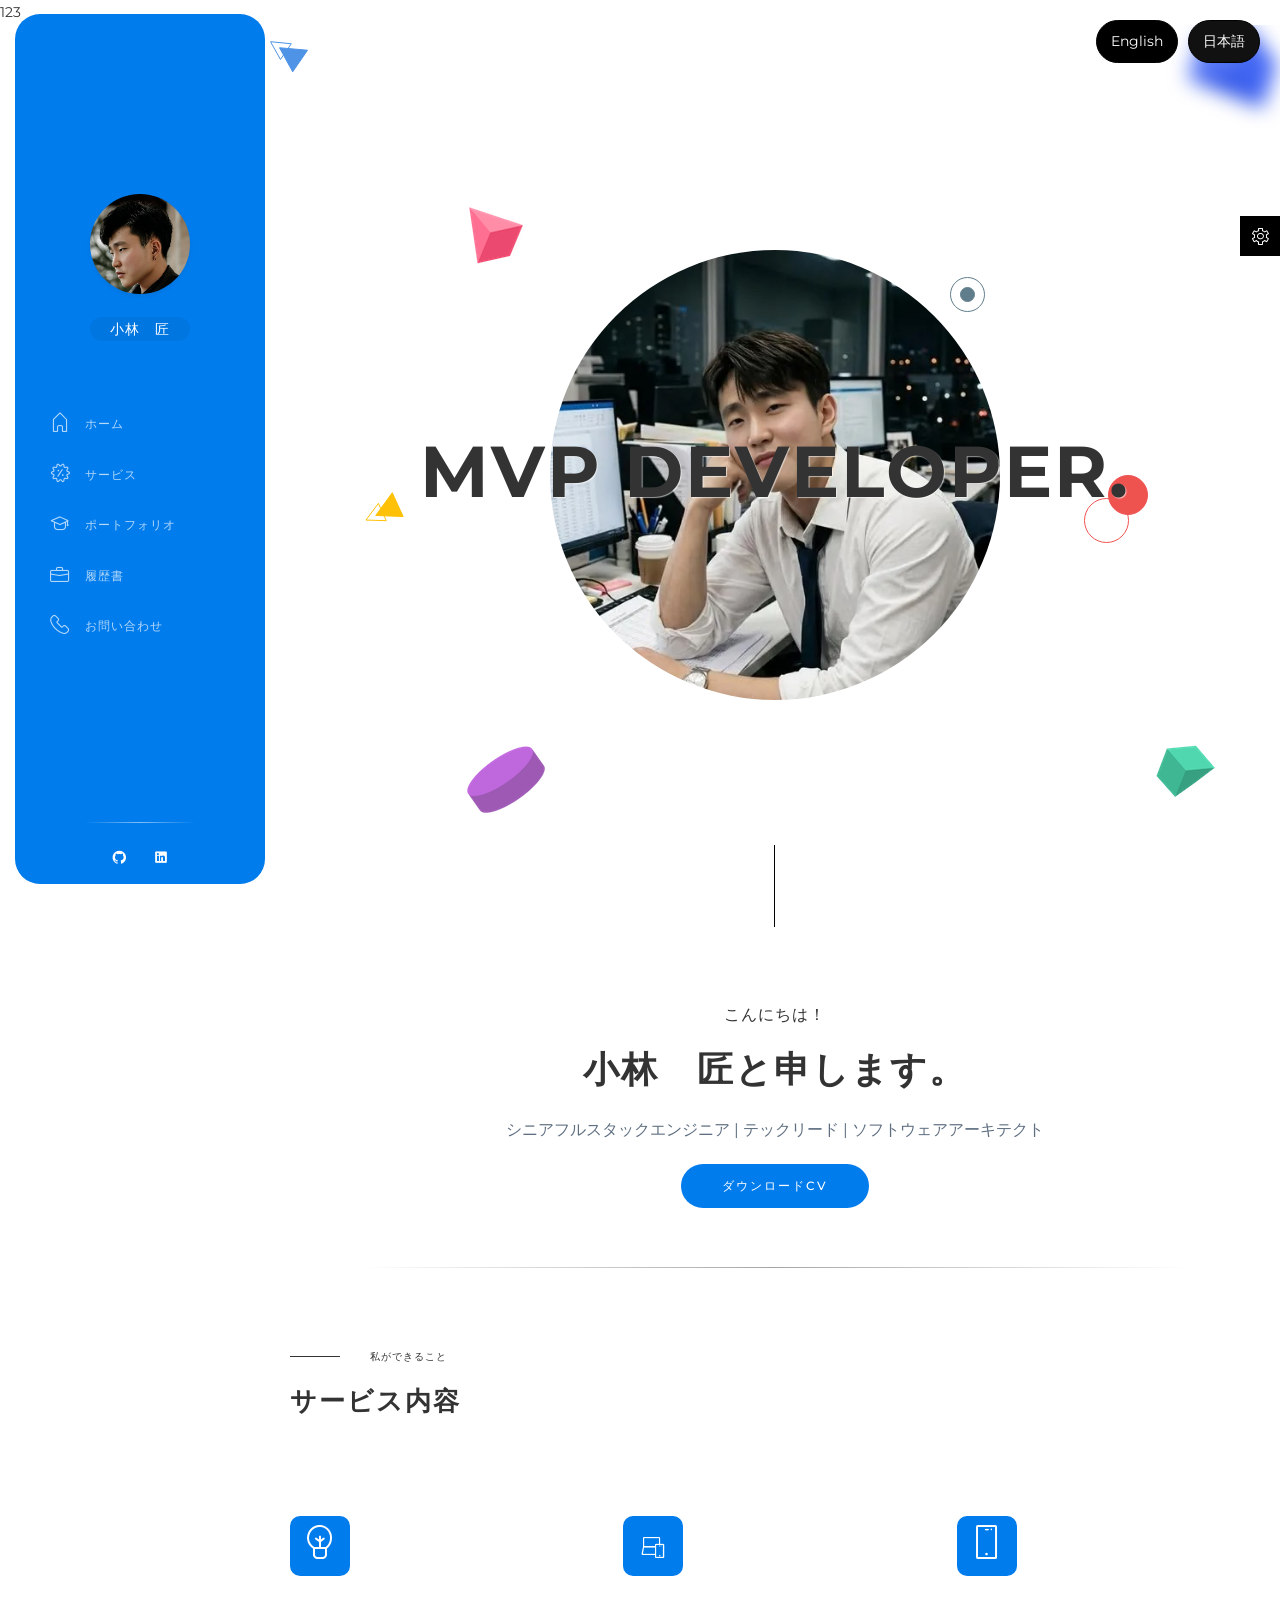
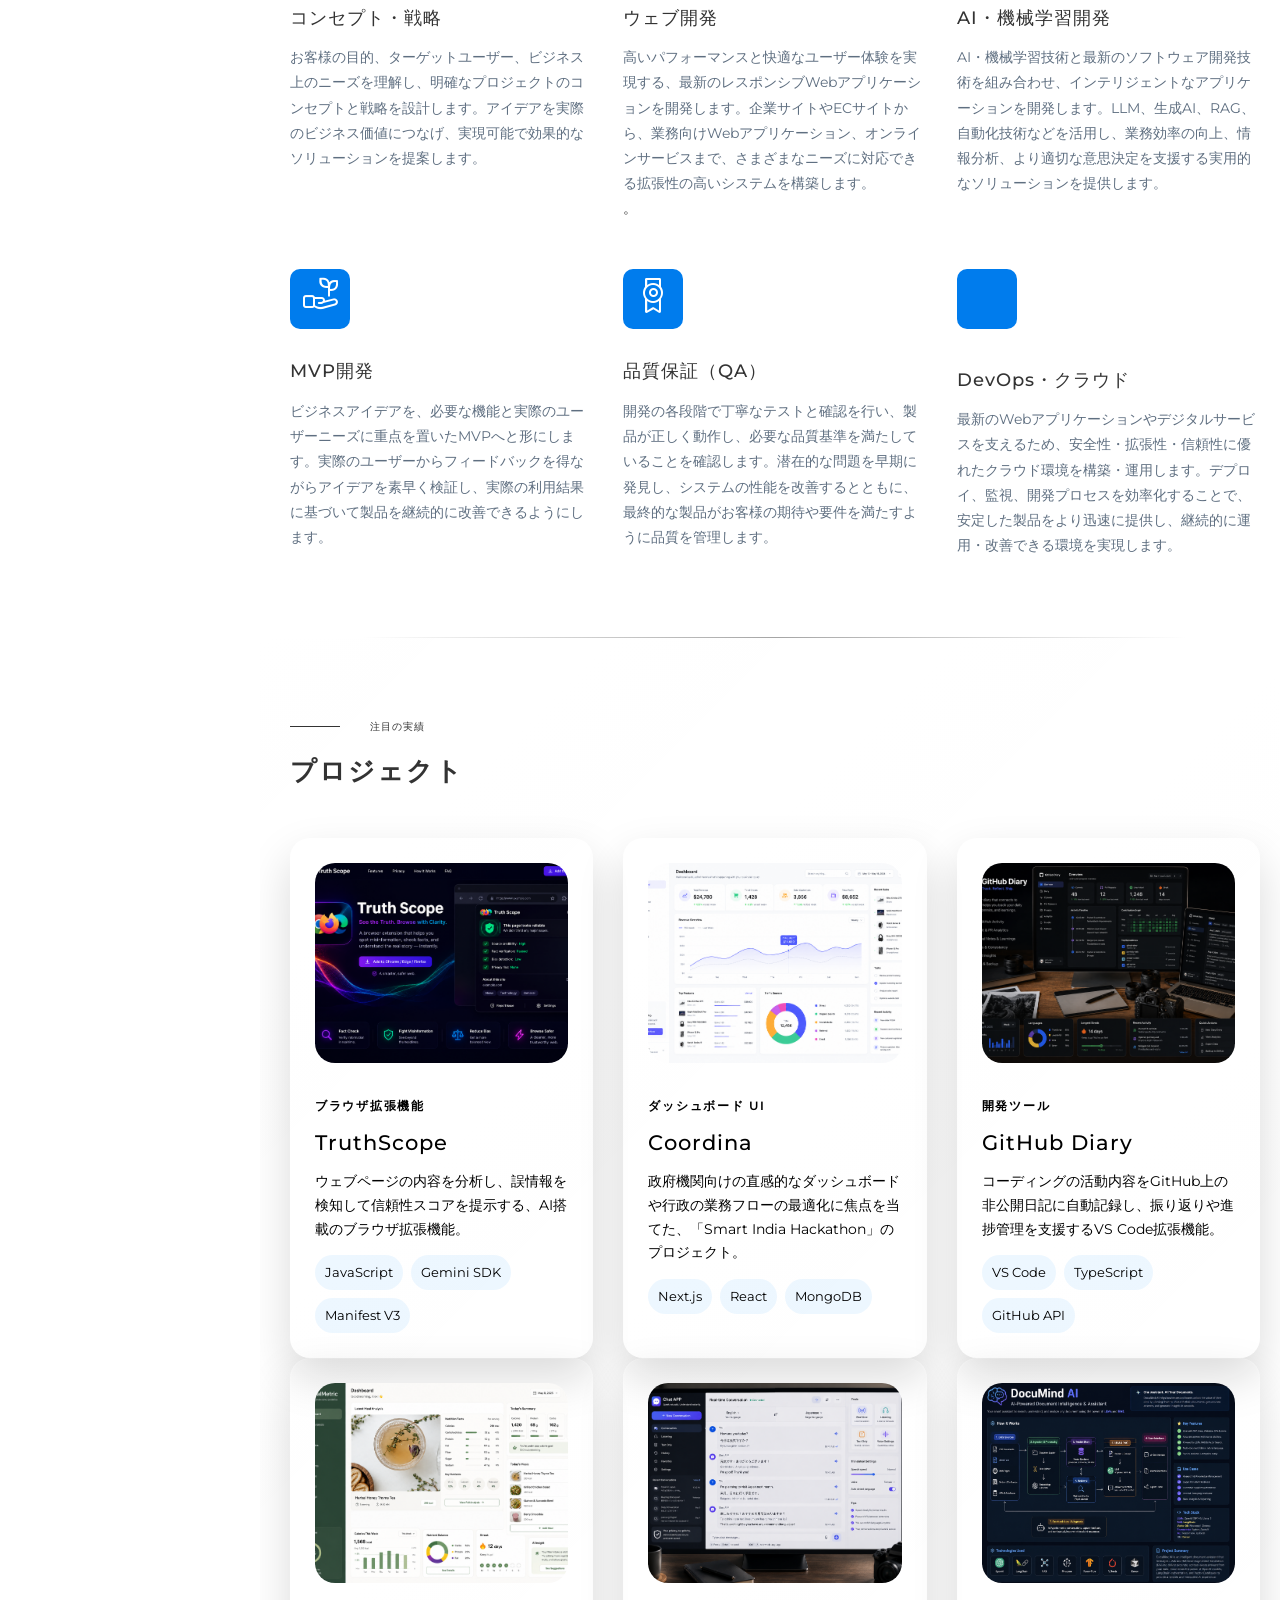
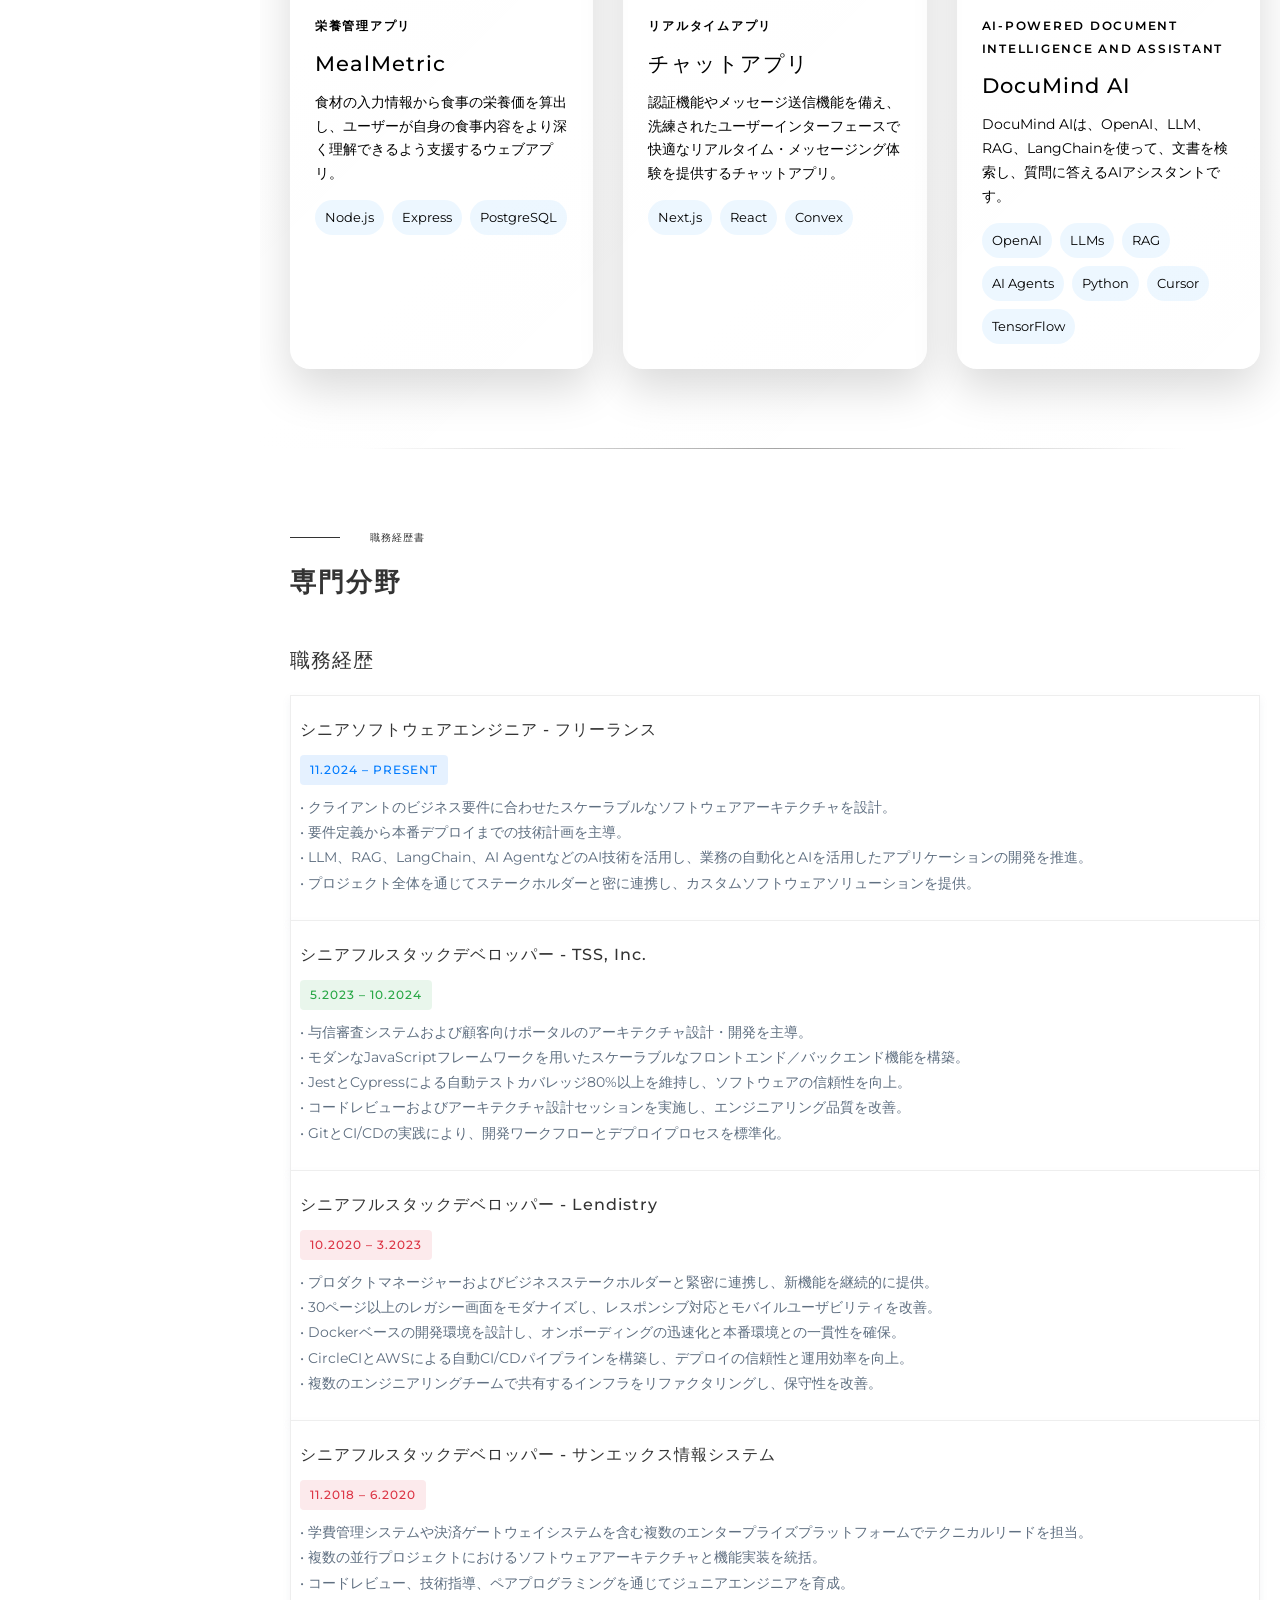
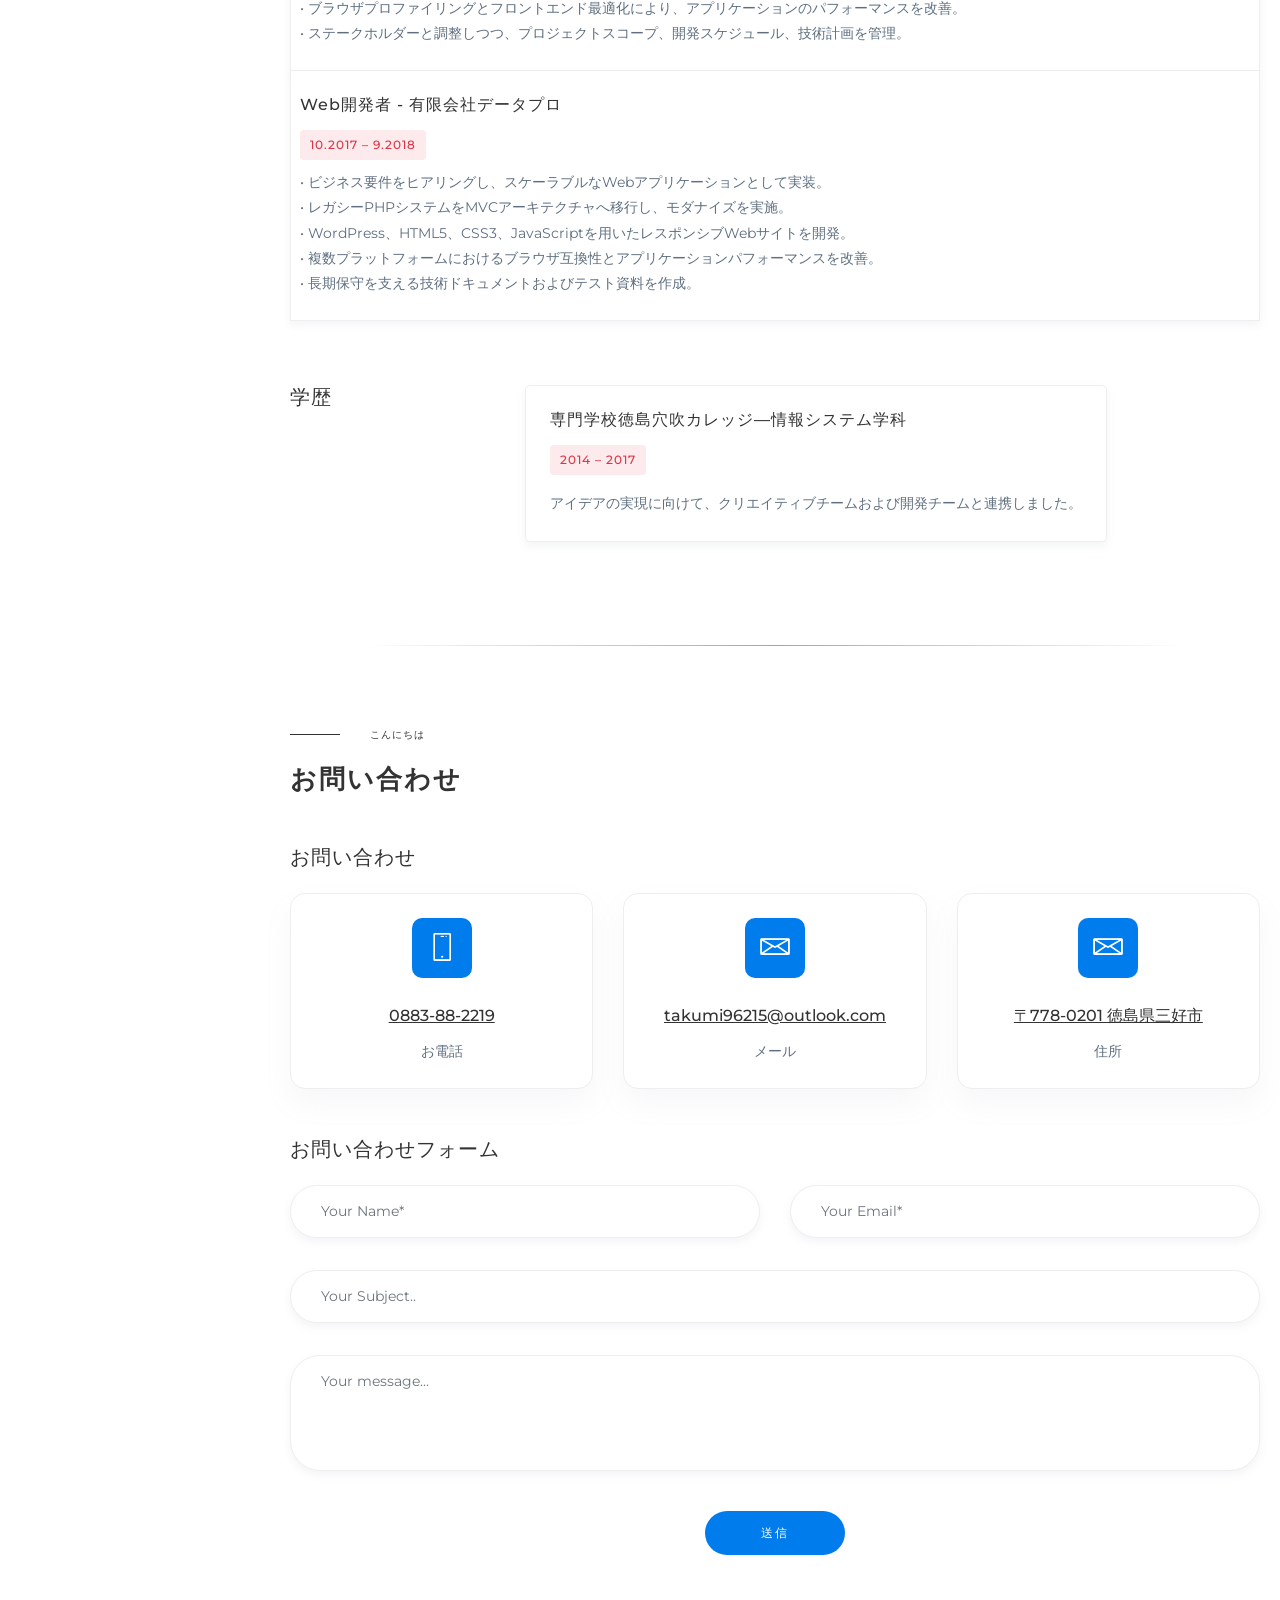
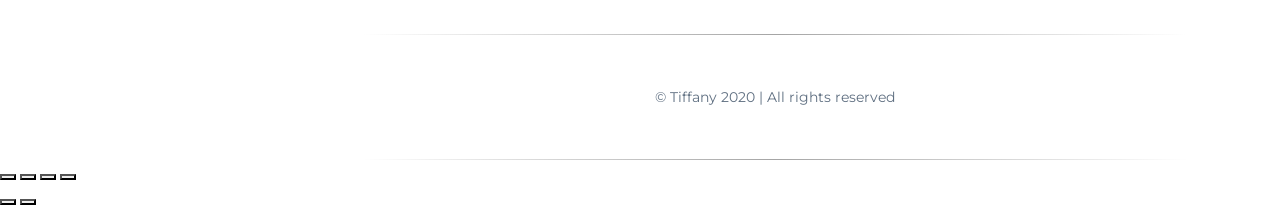
==== commit 7dcf0ee3: "Set correct absolute path of resume" ====
--- a/index.html
+++ b/index.html
@@ -5,21 +5,21 @@
 	<meta charset="UTF-8">
 	<meta name="viewport" content="width=device-width, initial-scale=1">
 	<title>Kobayasi Takumi | Resume</title>
-	<meta name="description" content="Tiffany - Modern Portfolio Template" />
-	<meta name="keywords" content="blog, business card, creative, creative portfolio, cv theme, online resume, personal, portfolio, professional cv, responsive portfolio, resume, resume theme, vcard" />
-	<meta name="author" content="beingeorge" />
+	<meta name="description" content="Kobayasi Takumi with 8 years of solid experience" />
+	<meta name="keywords" content="Kobayasi Takumi, portfolio, cv, online resume, professional cv, resume, vcard" />
+	<meta name="author" content="Kobayasi Takumi" />
 	<meta name="theme-color" content="#000">
 
 	<!-- Vendor Css-->
 	<link rel="stylesheet" href="./assets/css/vendor.css" />
 	<link rel="stylesheet" href="./assets/css/LineIcons.min.css" />
 	<link rel="stylesheet" type="/text/css" href="./assets/css/photoswipe.min.css" />
-	<link rel="stylesheet" type="/text/css" href="assets/css/default-skin.min.css" />
+	<link rel="stylesheet" type="/text/css" href="./assets/css/default-skin.min.css" />
 
 	<!-- Settings style Css -->
-	<link href="assets/css/settings.css" rel="stylesheet">
-
-	<link href="assets/css/theme-blue.css" rel="stylesheet">
+	<link href="./assets/css/settings.css" rel="stylesheet">
+
+	<link href="./assets/css/theme-blue.css" rel="stylesheet">
 	<!-- <link href="assets/css/theme-green.css" rel="stylesheet"> -->
 	<!-- <link href="assets/css/theme-pink.css" rel="stylesheet"> -->
 	<!-- <link href="assets/css/theme-purple.css" rel="stylesheet"> -->
@@ -238,7 +238,7 @@
     							<span data-name-text data-en="I'm KOBAYASHI TAKUMI" data-ja="小林　匠と申します。">I'm KOBAYASHI TAKUMI</span>
     						</h2>
     						<p style="padding-bottom: 20px;">Senior Full Stack Engineer | Technical Lead | Software Architect</p>   		
-								<a href="https://kobayashi-takumi.app/assets/pdf/kobayasi-takumi.pdf" class="btn ripple mt-0 mb-lg-12 mr-7">Download CV</a>			
+								<a href="https://kobayasidev.netlify.app/assets/pdf/Kobayashi_Takumi_Resume.pdf" class="btn ripple mt-0 mb-lg-12 mr-7">Download CV</a>			
     					</div>
     				</div>
     			</div>
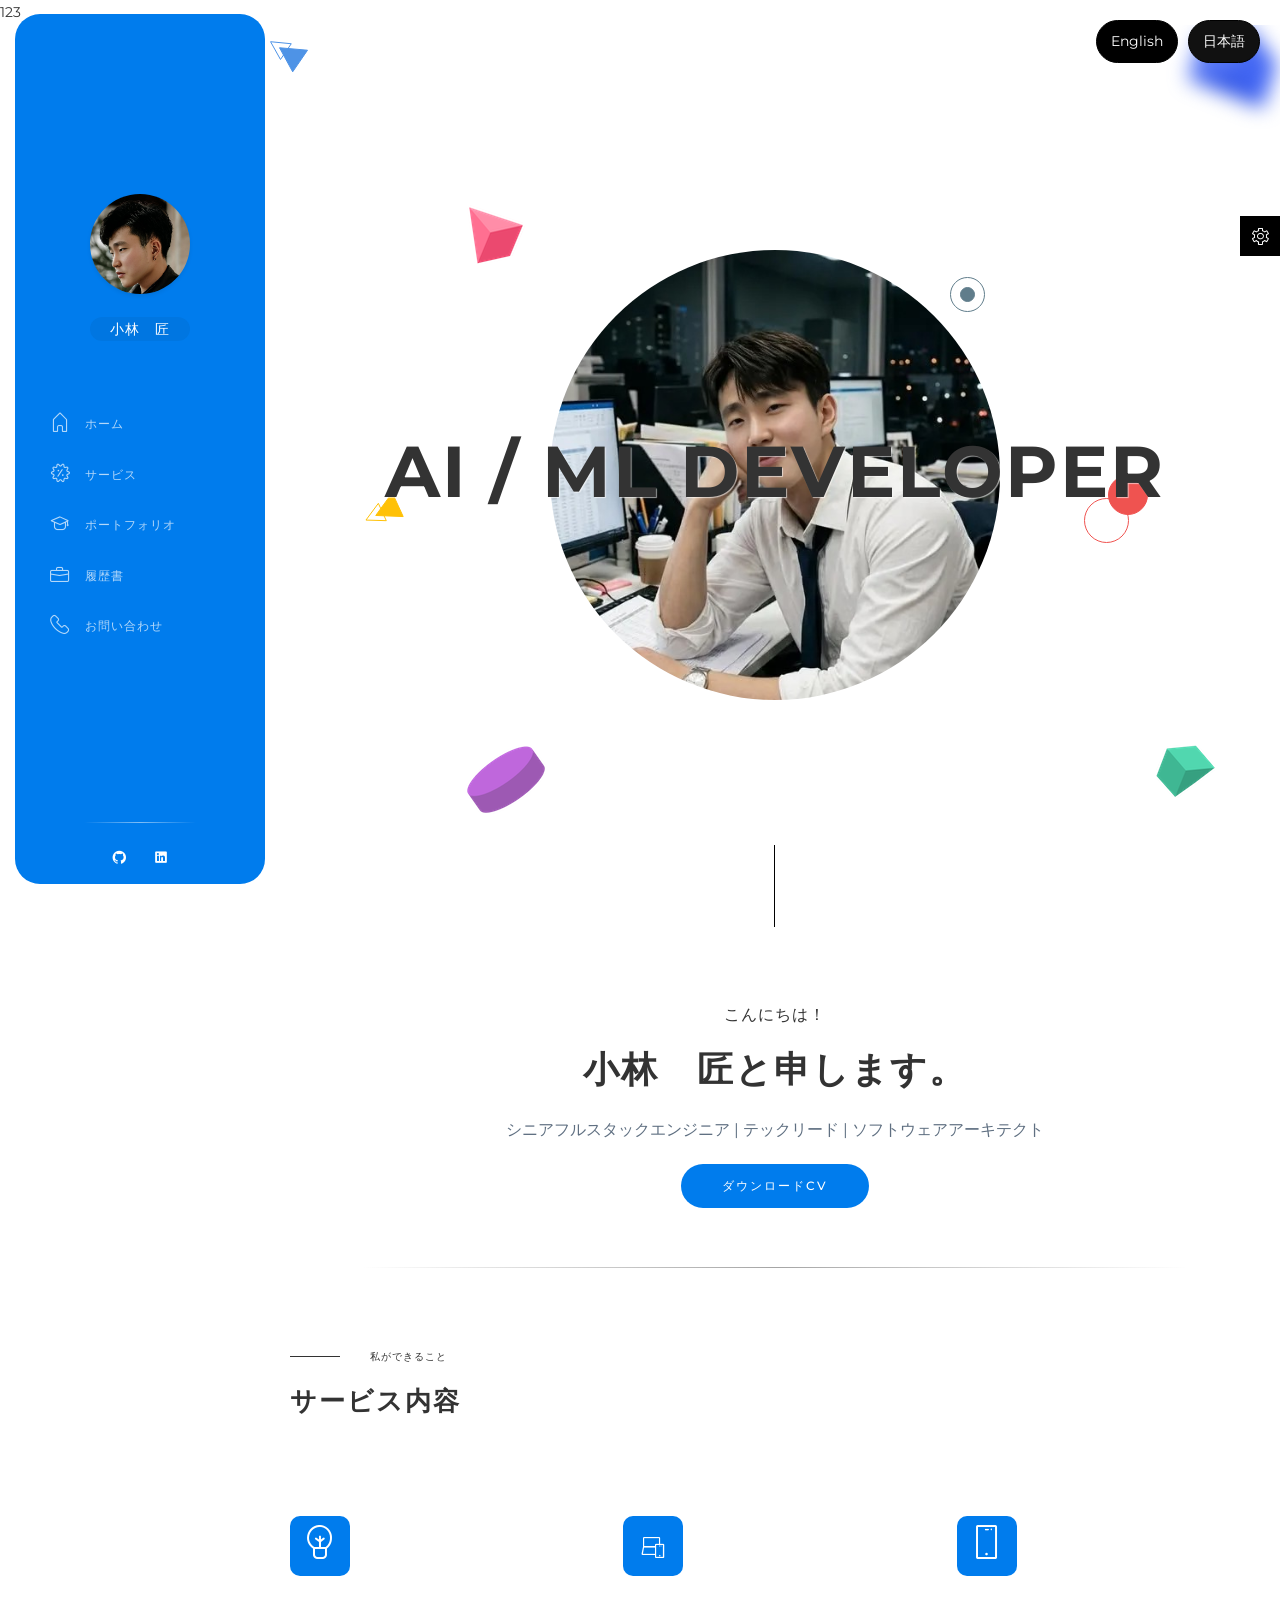
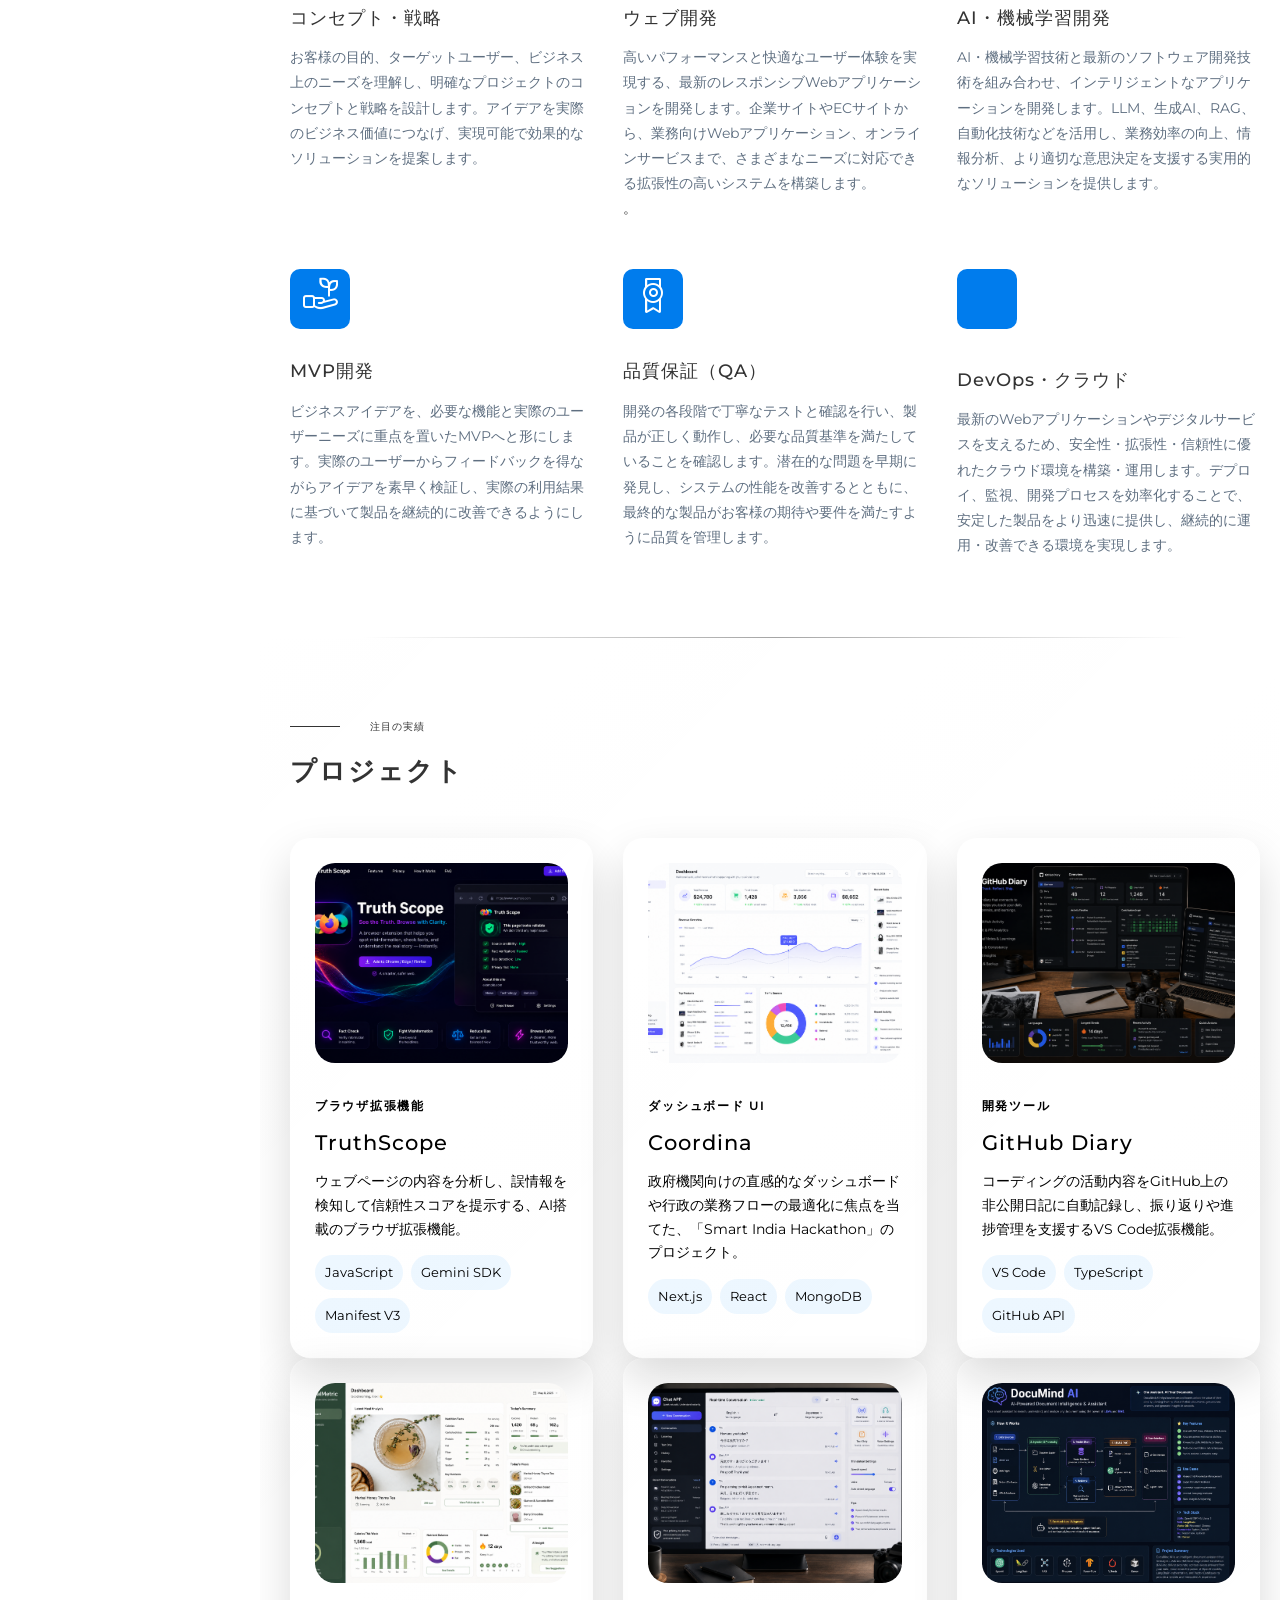
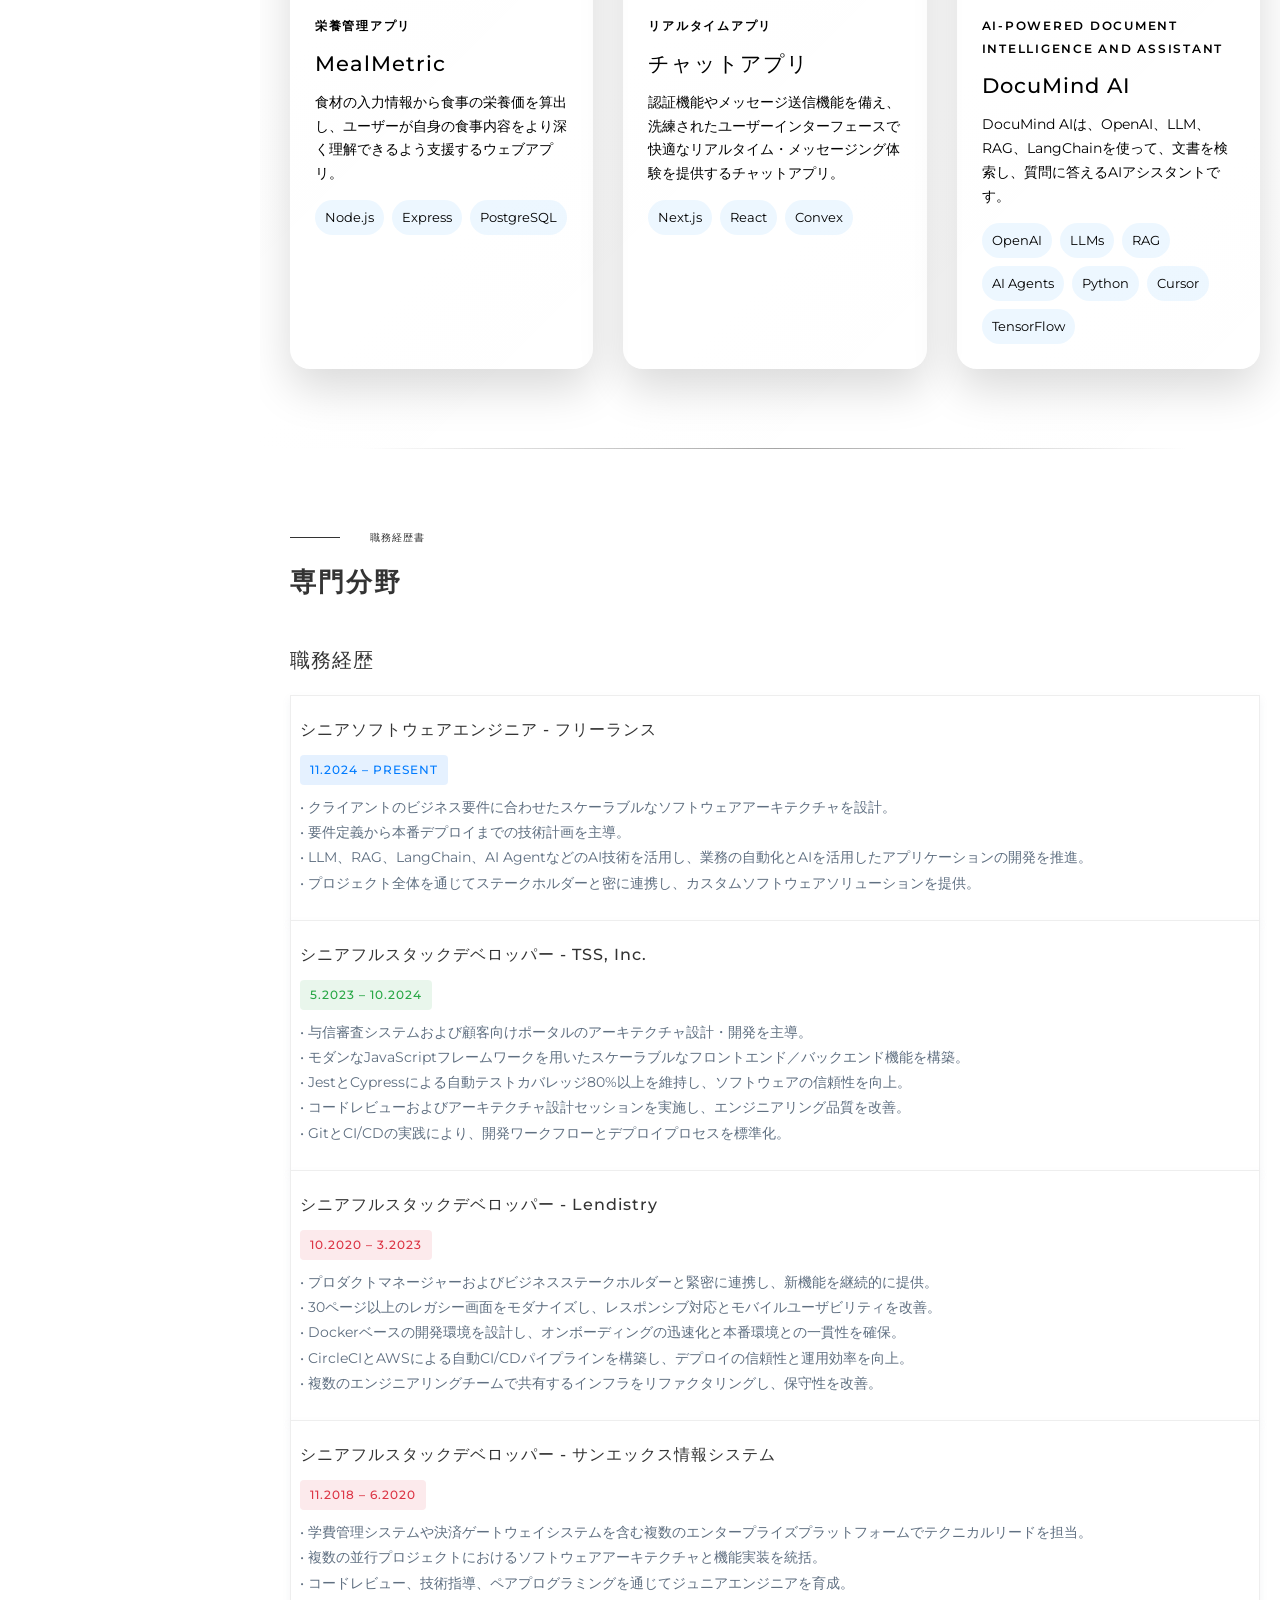
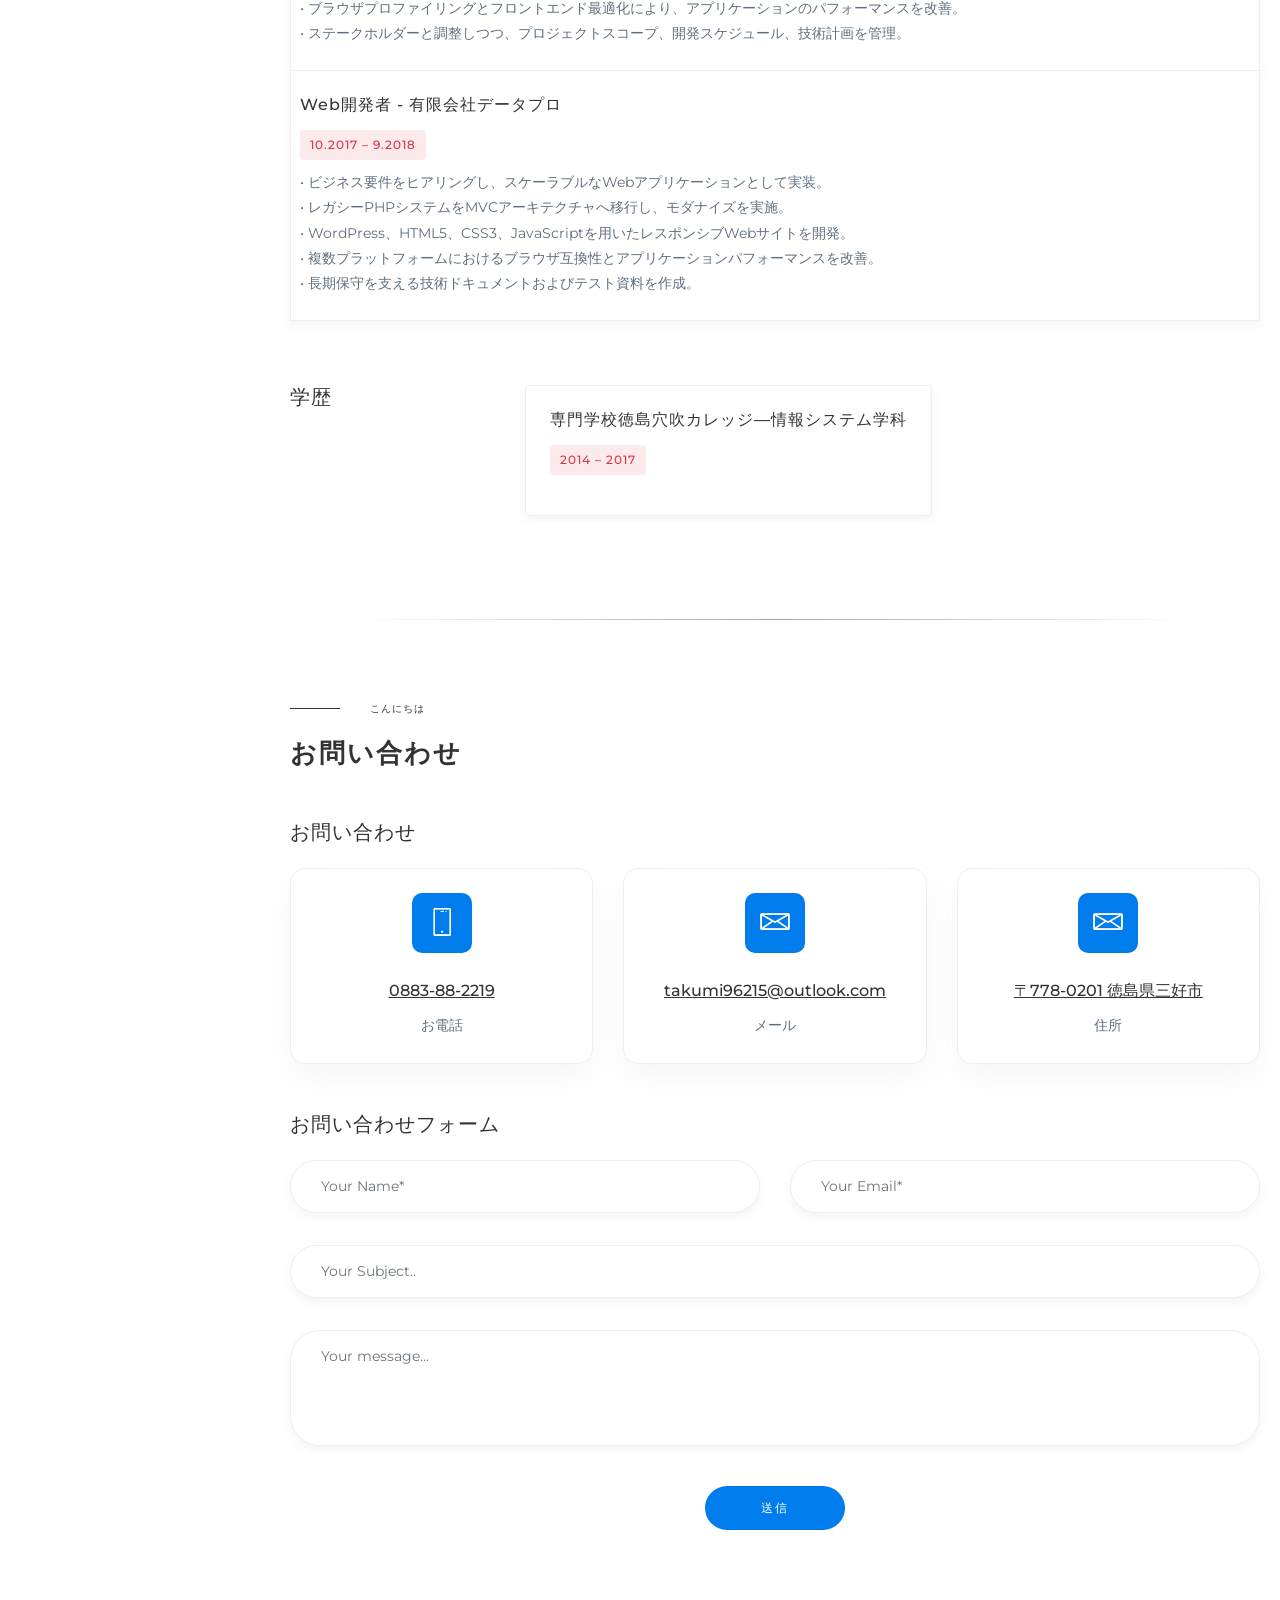
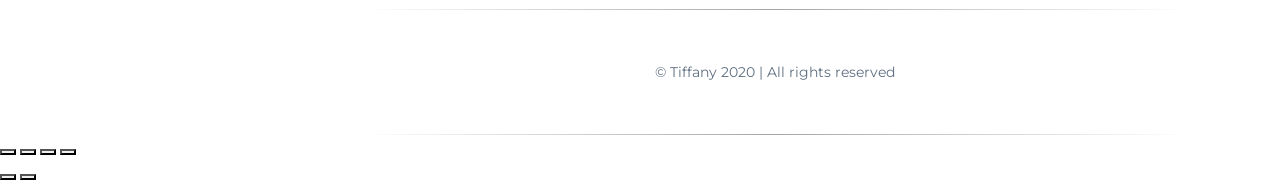
==== commit 93de50dc: "update resume link" ====
--- a/index.html
+++ b/index.html
@@ -238,7 +238,7 @@
     							<span data-name-text data-en="I'm KOBAYASHI TAKUMI" data-ja="小林　匠と申します。">I'm KOBAYASHI TAKUMI</span>
     						</h2>
     						<p style="padding-bottom: 20px;">Senior Full Stack Engineer | Technical Lead | Software Architect</p>   		
-								<a href="https://kobayasidev.netlify.app/assets/pdf/Kobayashi_Takumi_Resume.pdf" class="btn ripple mt-0 mb-lg-12 mr-7">Download CV</a>			
+								<a id="resumeLink" href="assets/pdf/Kobayashi_Takumi_Resume_JP.pdf" class="btn ripple mt-0 mb-lg-12 mr-7">Download CV</a>			
     					</div>
     				</div>
     			</div>
@@ -553,7 +553,6 @@
 													<div>
 														<h5>Tokushima Anabuki College - Department of Information Systems</h5>
 														<h6 class="badge badge-danger d-inline-block my-3">2014 – 2017</h6>
-														<p>Collaborate with creative and development teams on the execution of ideas.</p>
 													</div>
 												</div>
 											</div>
@@ -847,8 +846,6 @@
 				"•Improved browser compatibility and application performance across multiple platforms.": "• 複数プラットフォームにおけるブラウザ互換性とアプリケーションパフォーマンスを改善。",
 				"•Produced technical documentation and testing artifacts to support long-term maintenance.": "• 長期保守を支える技術ドキュメントおよびテスト資料を作成。",
 				"© Tiffany 2020 | All Right Reserved": "© Tiffany 2020 | All rights reserved",
-				"Collaborate with creative and development teams on the execution of ideas.":"アイデアの実現に向けて、クリエイティブチームおよび開発チームと連携しました。", 
-				"KOBAYASHI TAKUMI": "小林　匠（コバヤシ　タクミ）",	
 				"- KOBAYASHI TAKUMI": "- 小林　匠（コバヤシ　タクミ）",
 				"KOBAYASHI TAKUMI": "小林　匠（コバヤシ　タクミ）と申します。",
 				"Miyoshi-shi, Tokushima 778-0201, Japan": "〒778-0201 徳島県三好市"
@@ -907,12 +904,29 @@
 			});
 		}
 
+		const resumeLink = document.getElementById('resumeLink');
+
+		function updateResumeLink(lang) {
+			if (!resumeLink) return;
+			const paths = {
+				en: 'assets/pdf/Kobayashi_Takumi_Resume.pdf',
+				ja: 'assets/pdf/Kobayashi_Takumi_Resume_JP.pdf'
+			};
+			resumeLink.href = paths[lang] || paths.en;
+		}
+
 		langButtons.forEach((button) => {
-			button.addEventListener('click', () => setLanguage(button.dataset.lang));
+			button.addEventListener('click', () => {
+				setLanguage(button.dataset.lang);
+				updateResumeLink(button.dataset.lang);
+			});
 		});
 
 		setLanguage('ja');
+		updateResumeLink('ja');
 	</script>
 </body>
 
 </html>
+
+
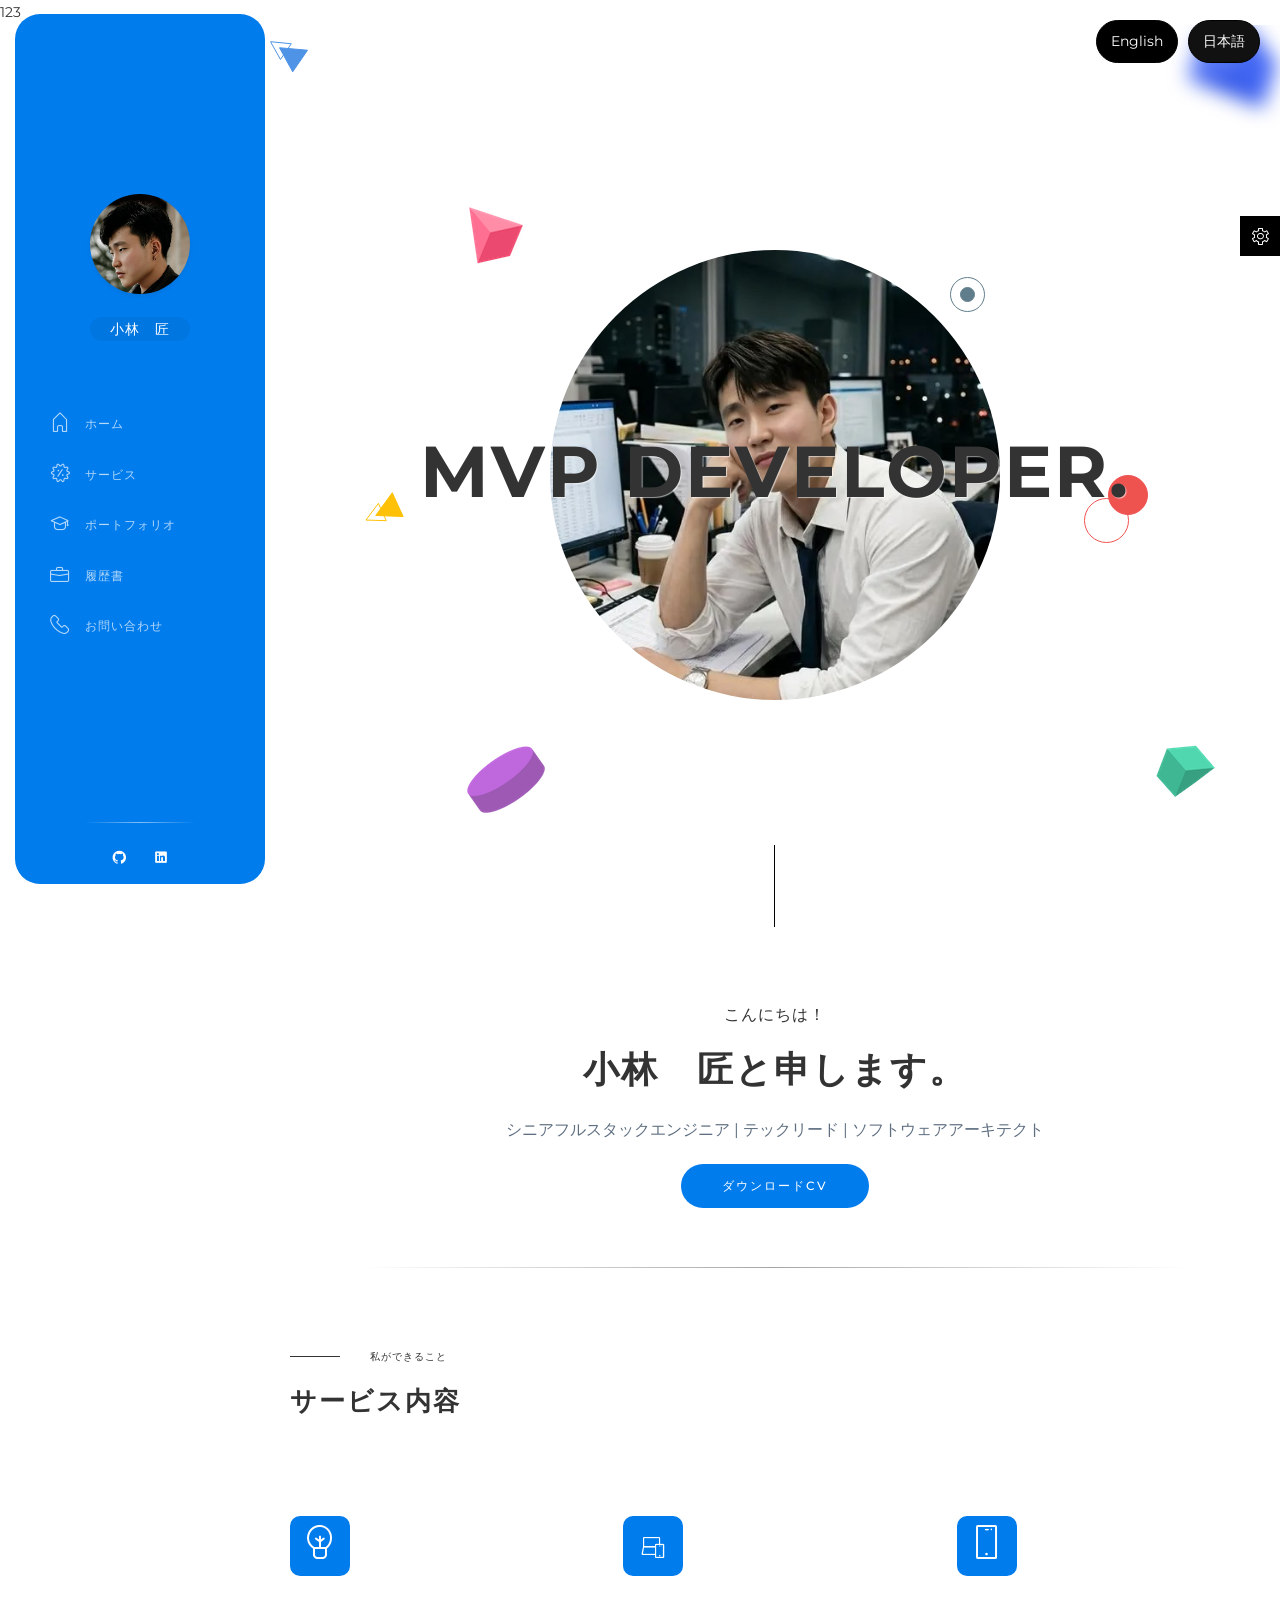
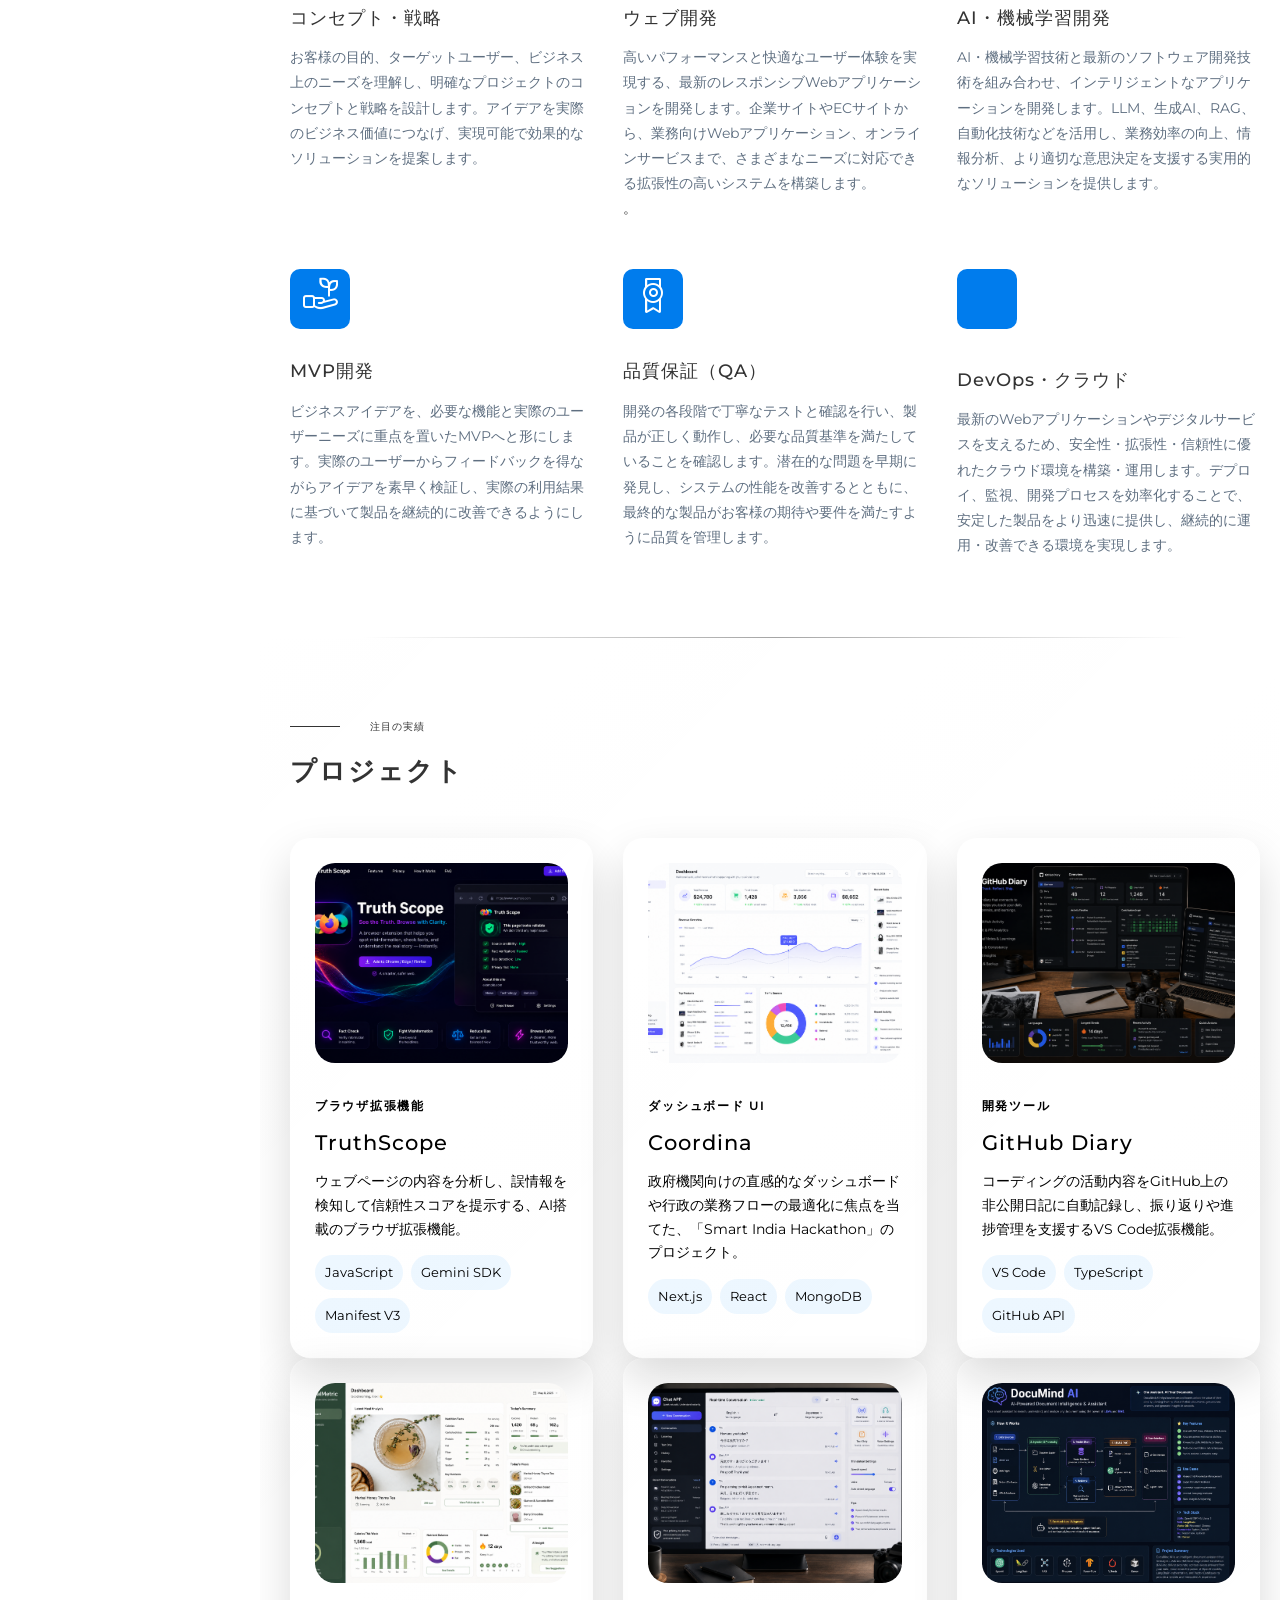
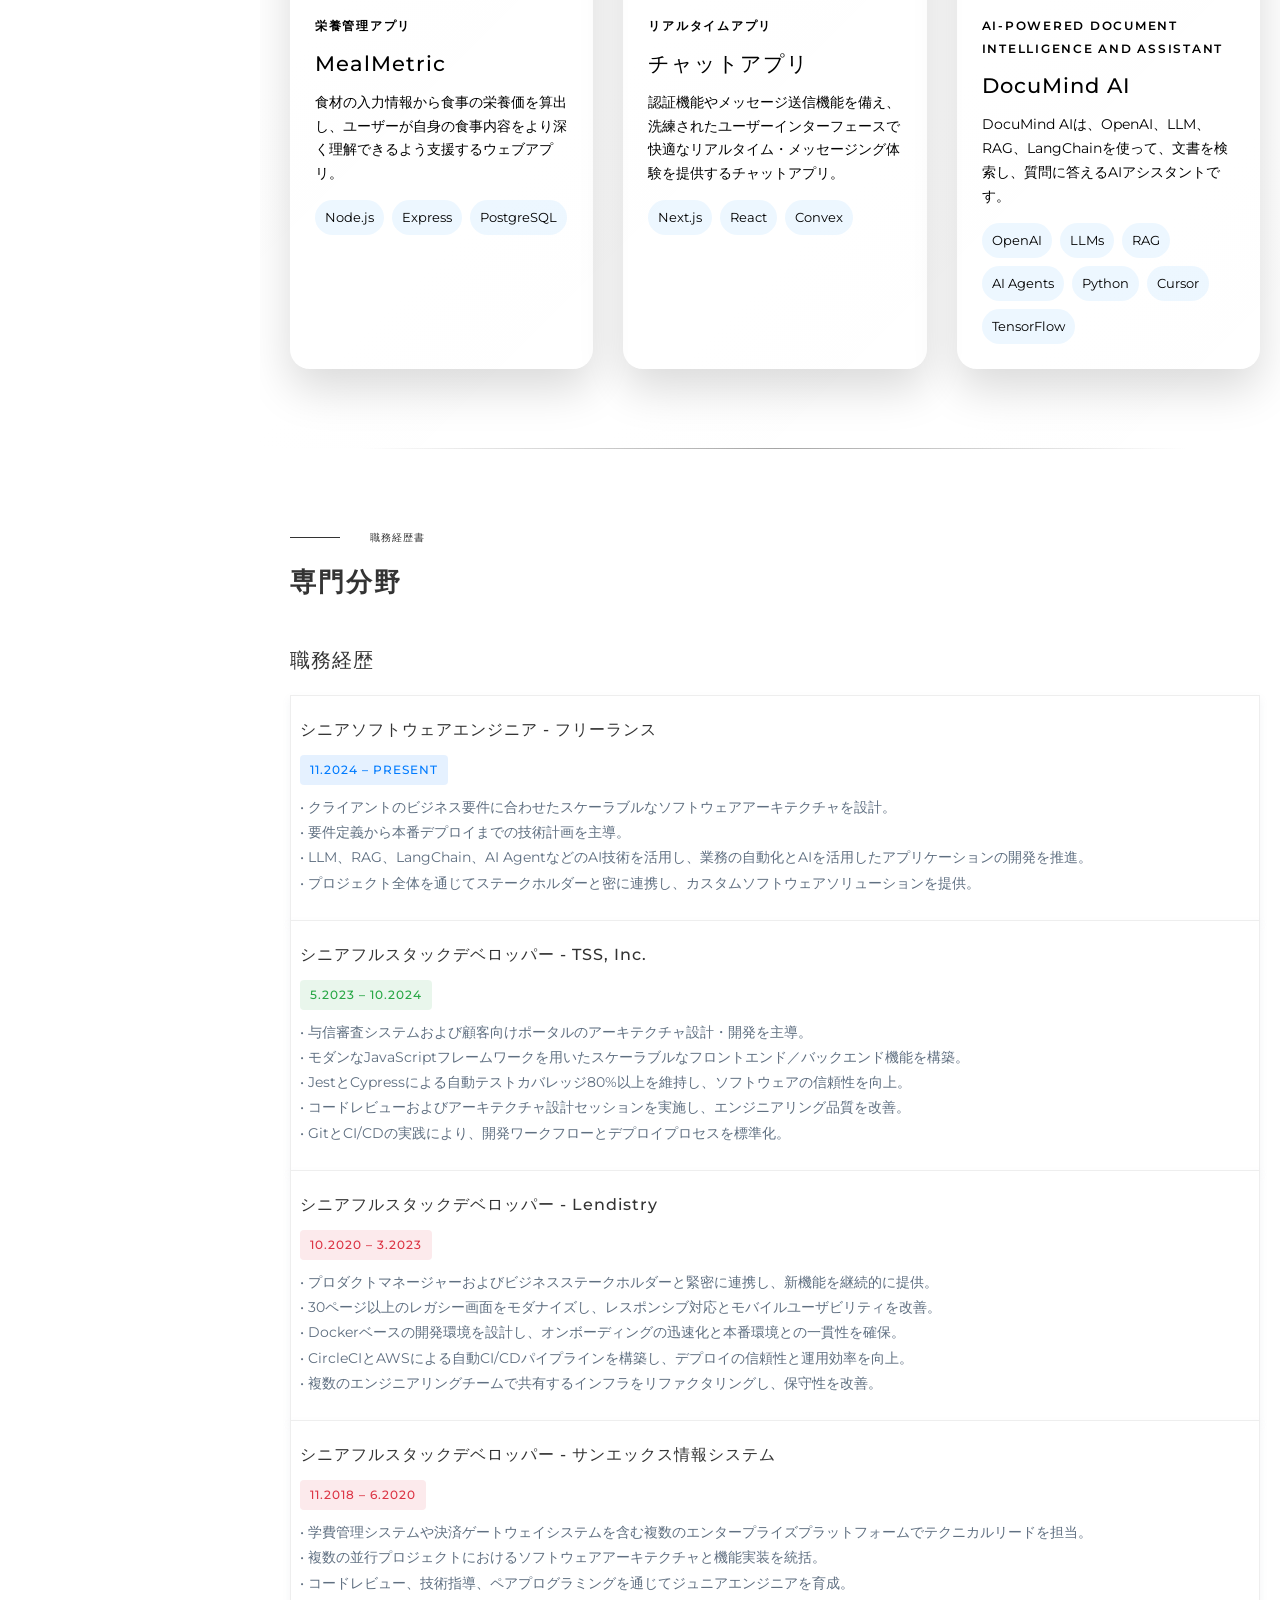
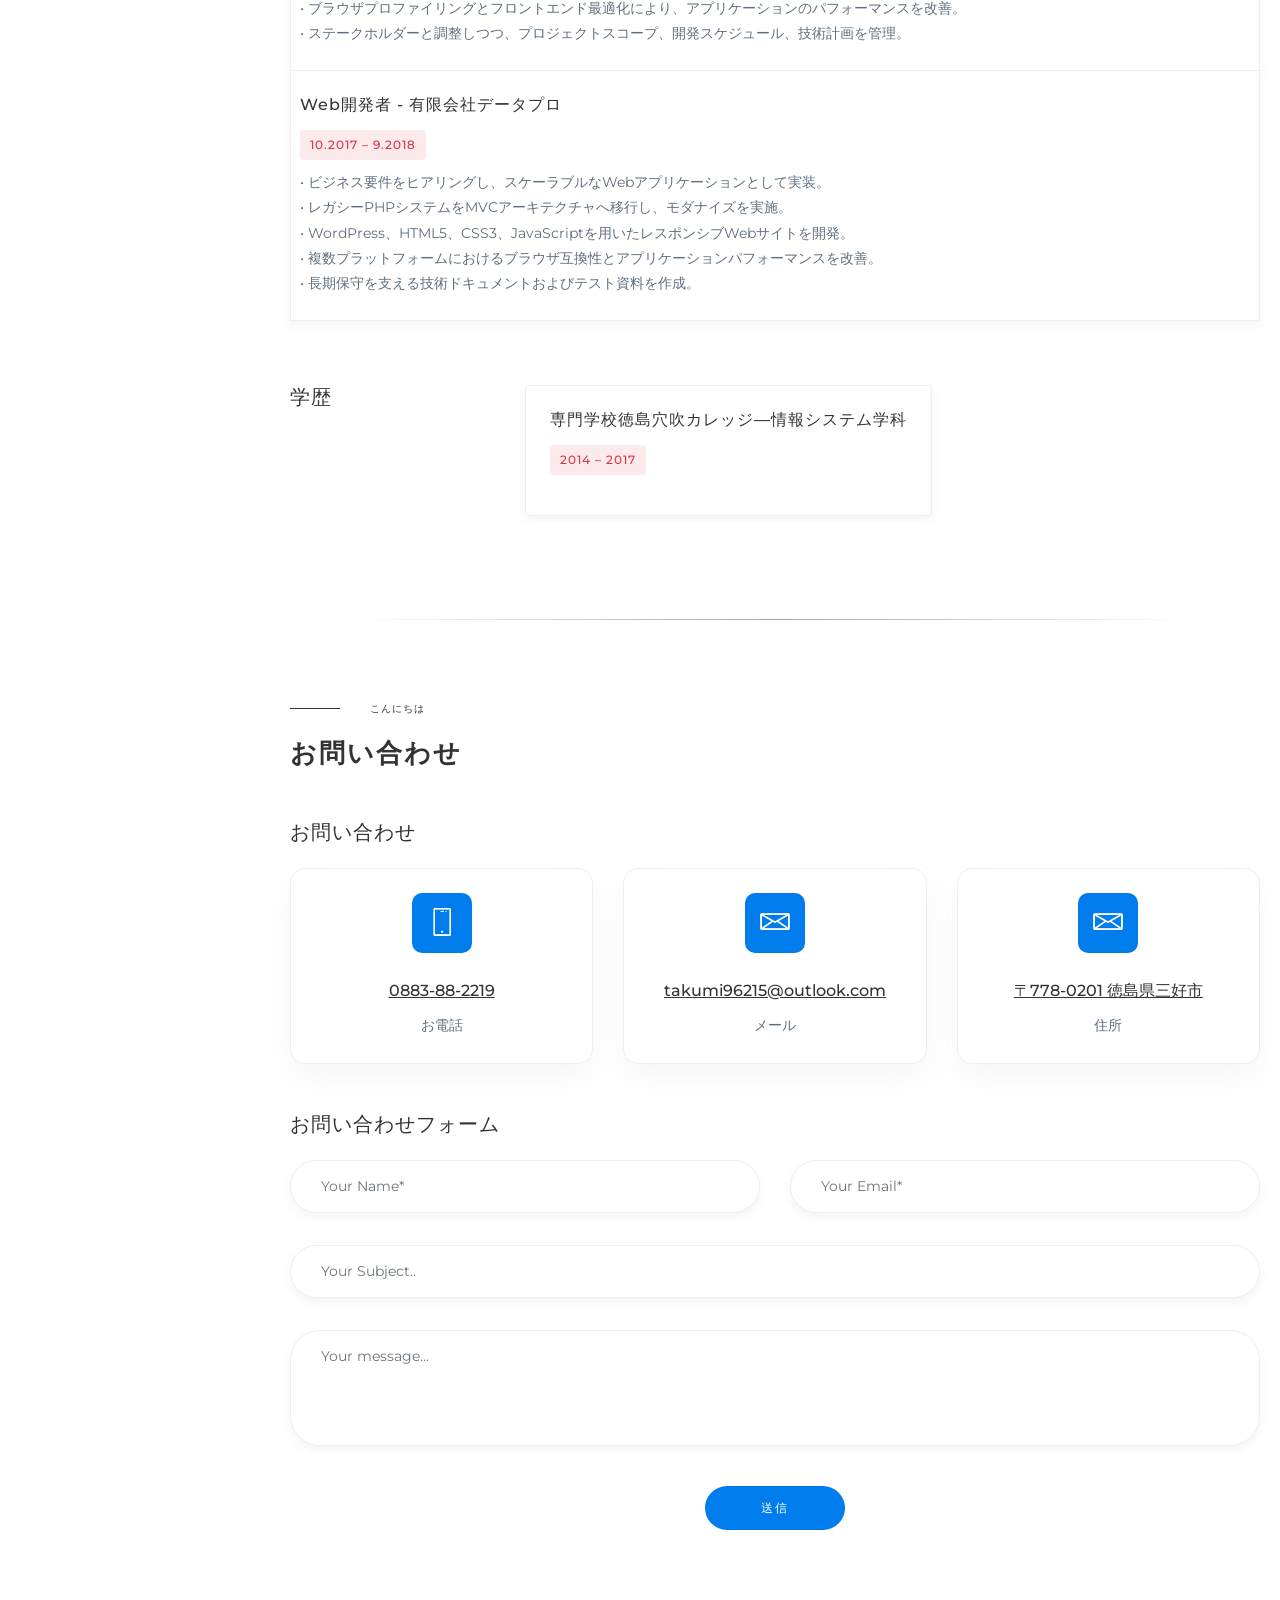
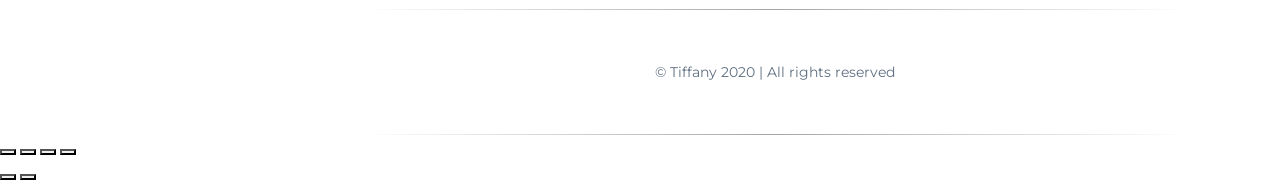
==== commit 000e4d40: "Removed href on about avatar a tag" ====
--- a/index.html
+++ b/index.html
@@ -139,7 +139,7 @@
                 <div class="collapse navbar-collapse show" id="navbarCollapse">
 
 					<div class="about-avatar mb-5">
-                		<a href="./index-2.html">
+                		<a>
 							<img src="assets/images/about.jpg" alt="" class="img-fluid mx-auto d-block shadow-sm rounded-full">
 						</a>
 
@@ -238,7 +238,7 @@
     							<span data-name-text data-en="I'm KOBAYASHI TAKUMI" data-ja="小林　匠と申します。">I'm KOBAYASHI TAKUMI</span>
     						</h2>
     						<p style="padding-bottom: 20px;">Senior Full Stack Engineer | Technical Lead | Software Architect</p>   		
-								<a id="resumeLink" href="assets/pdf/Kobayashi_Takumi_Resume_JP.pdf" class="btn ripple mt-0 mb-lg-12 mr-7">Download CV</a>			
+								<a id="resumeLink" target="blink" href="assets/pdf/Kobayashi_Takumi_Resume_JP.pdf" class="btn ripple mt-0 mb-lg-12 mr-7">Download CV</a>			
     					</div>
     				</div>
     			</div>
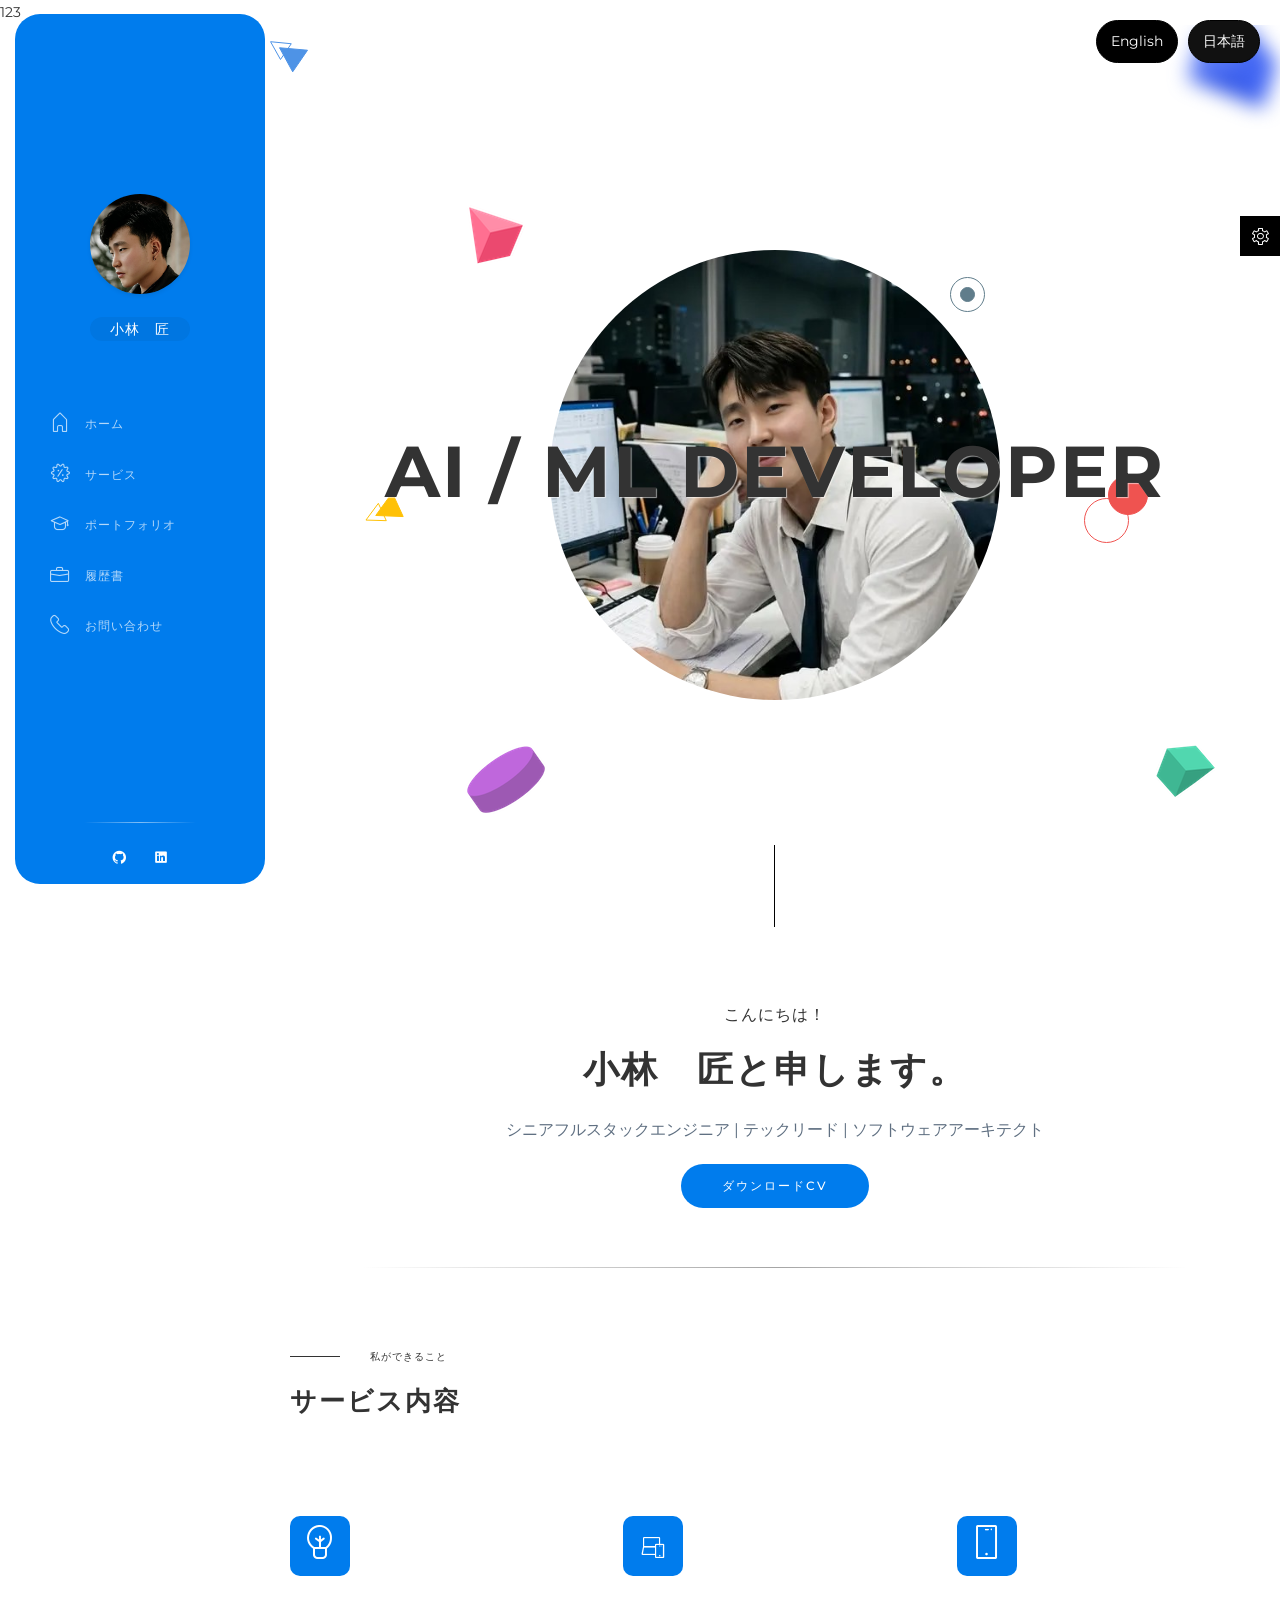
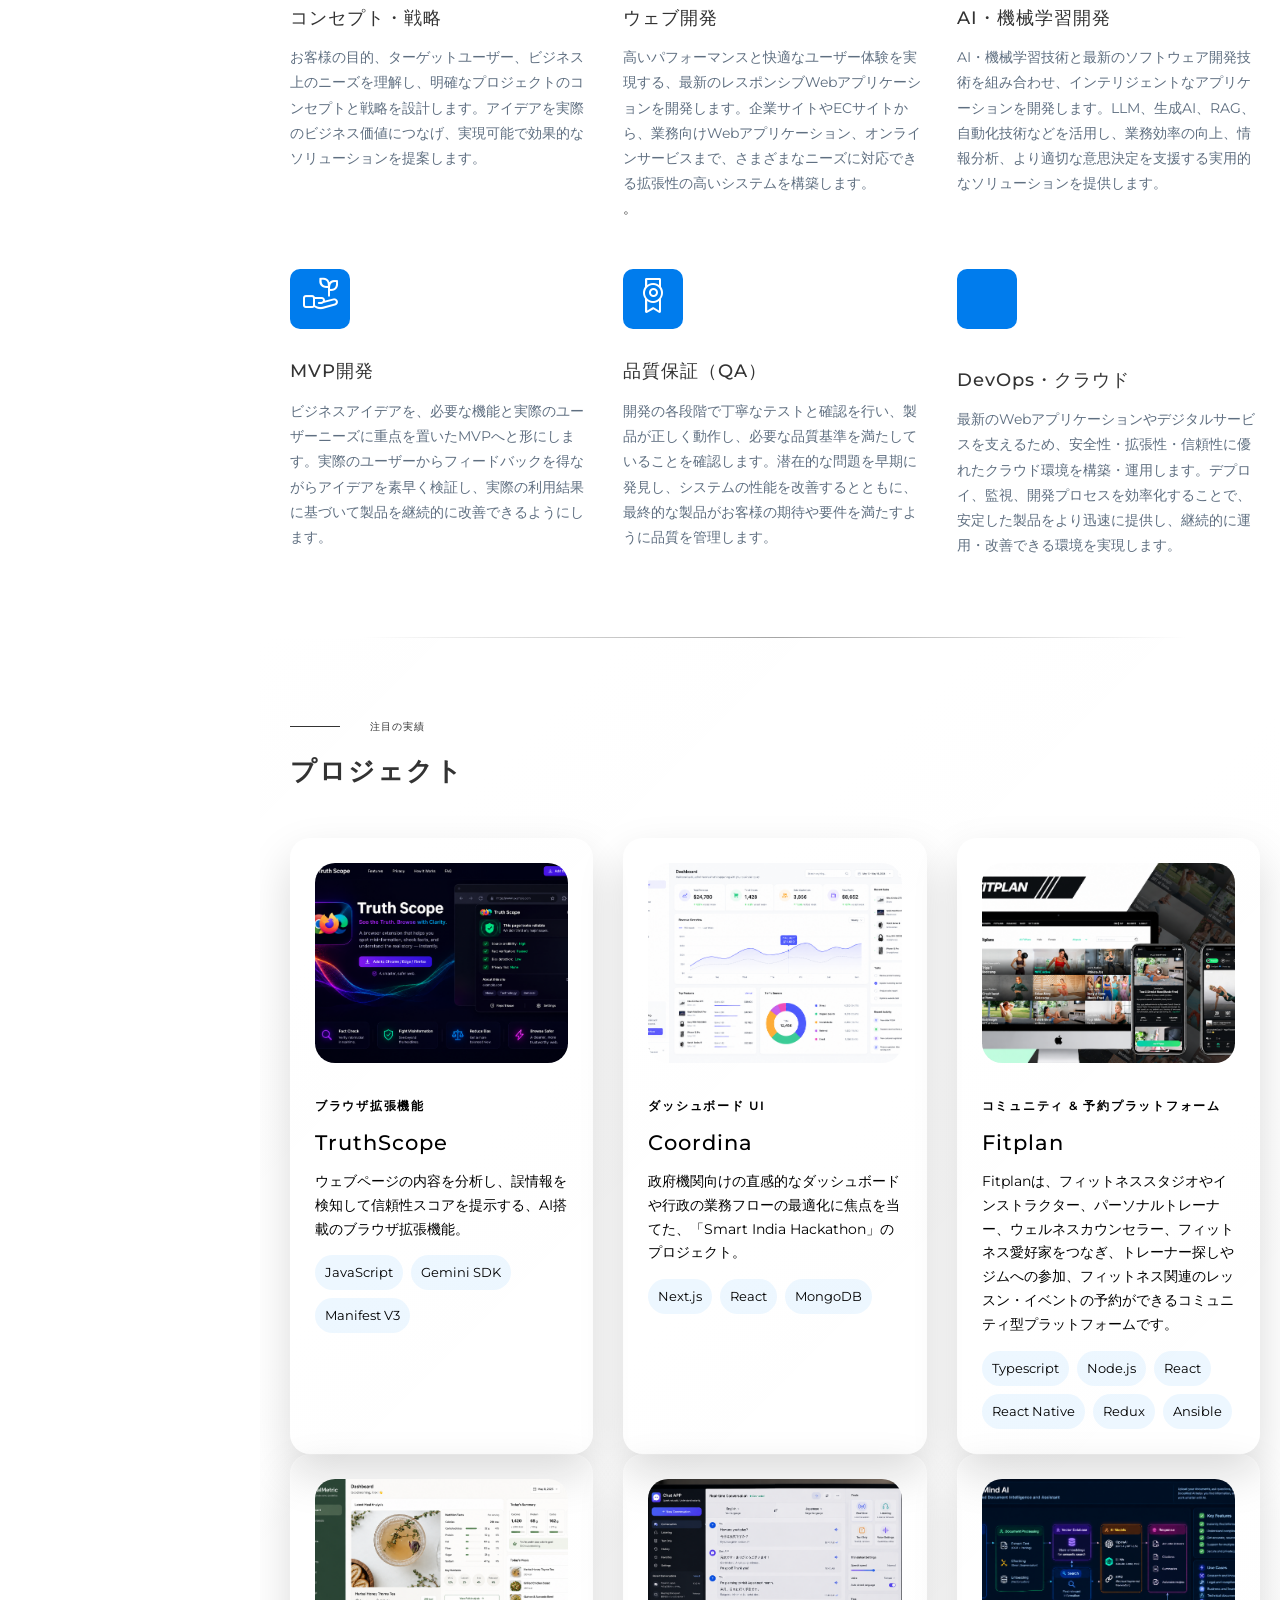
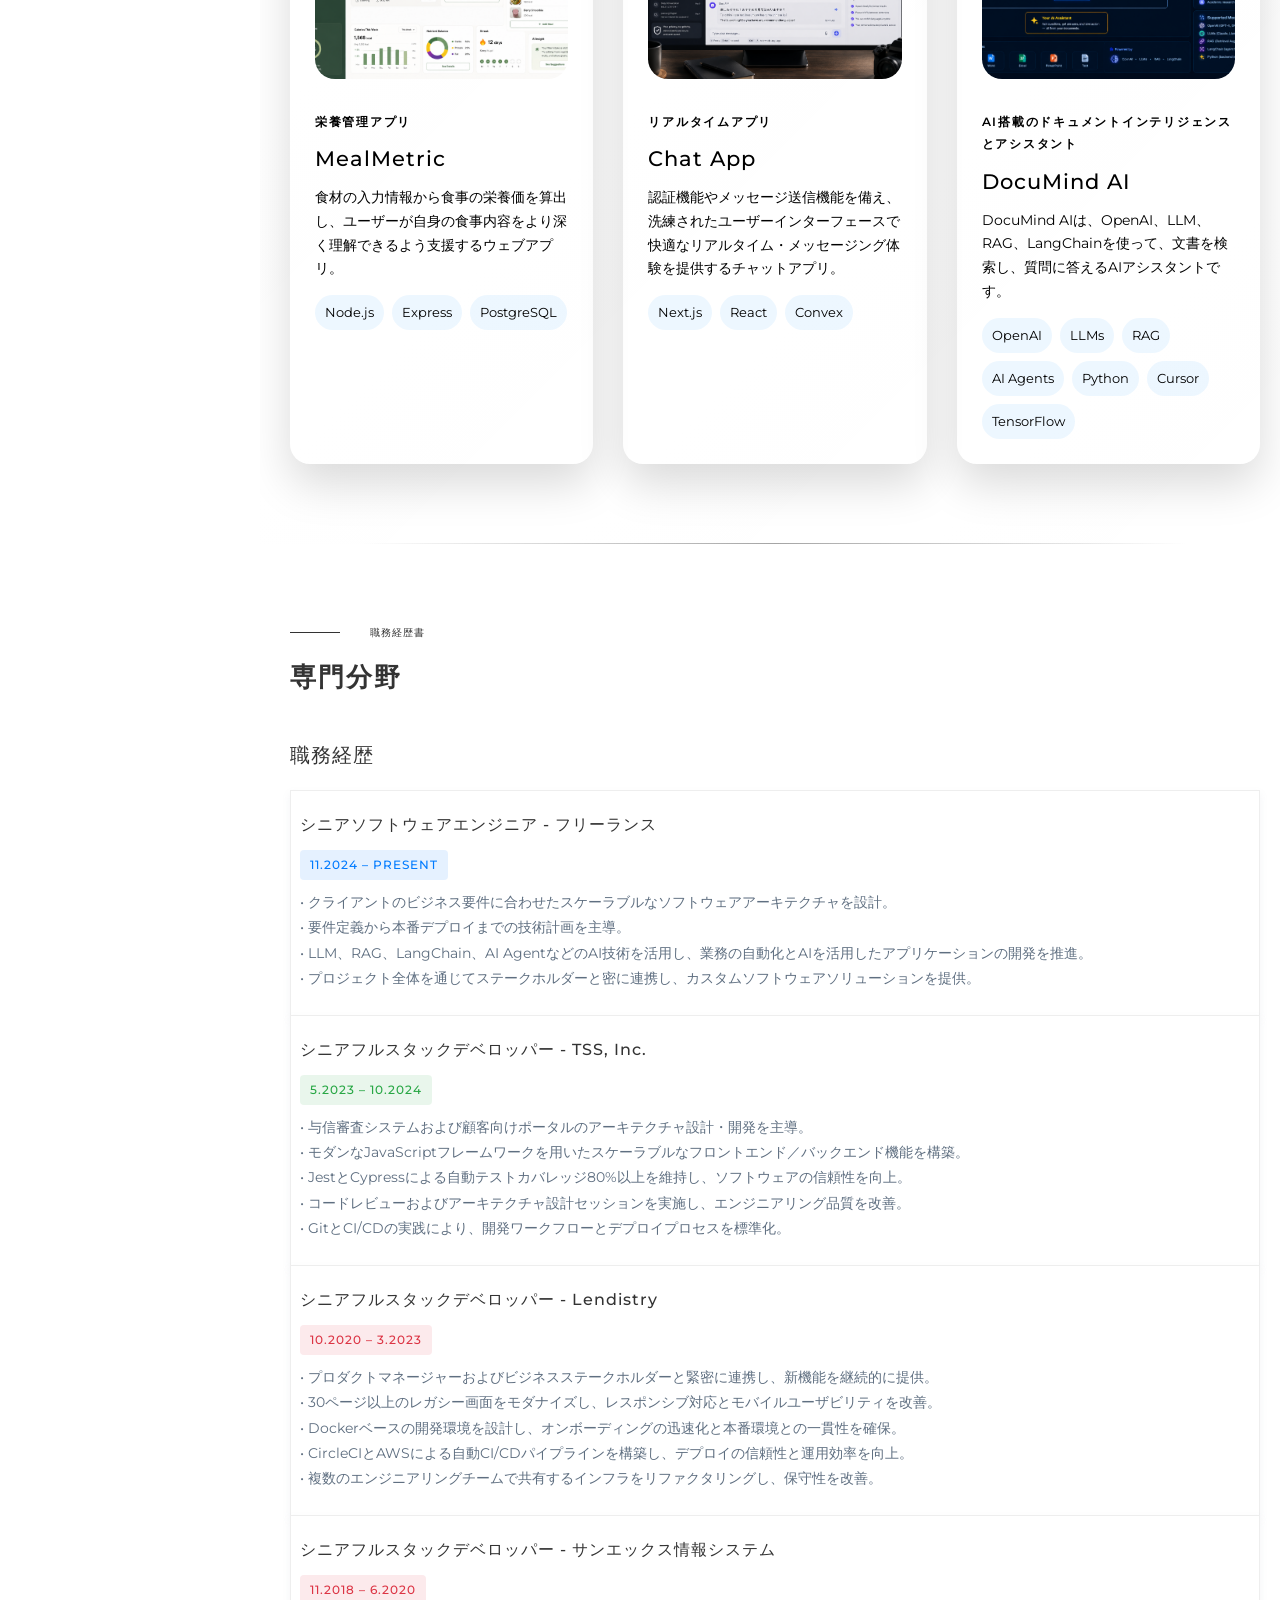
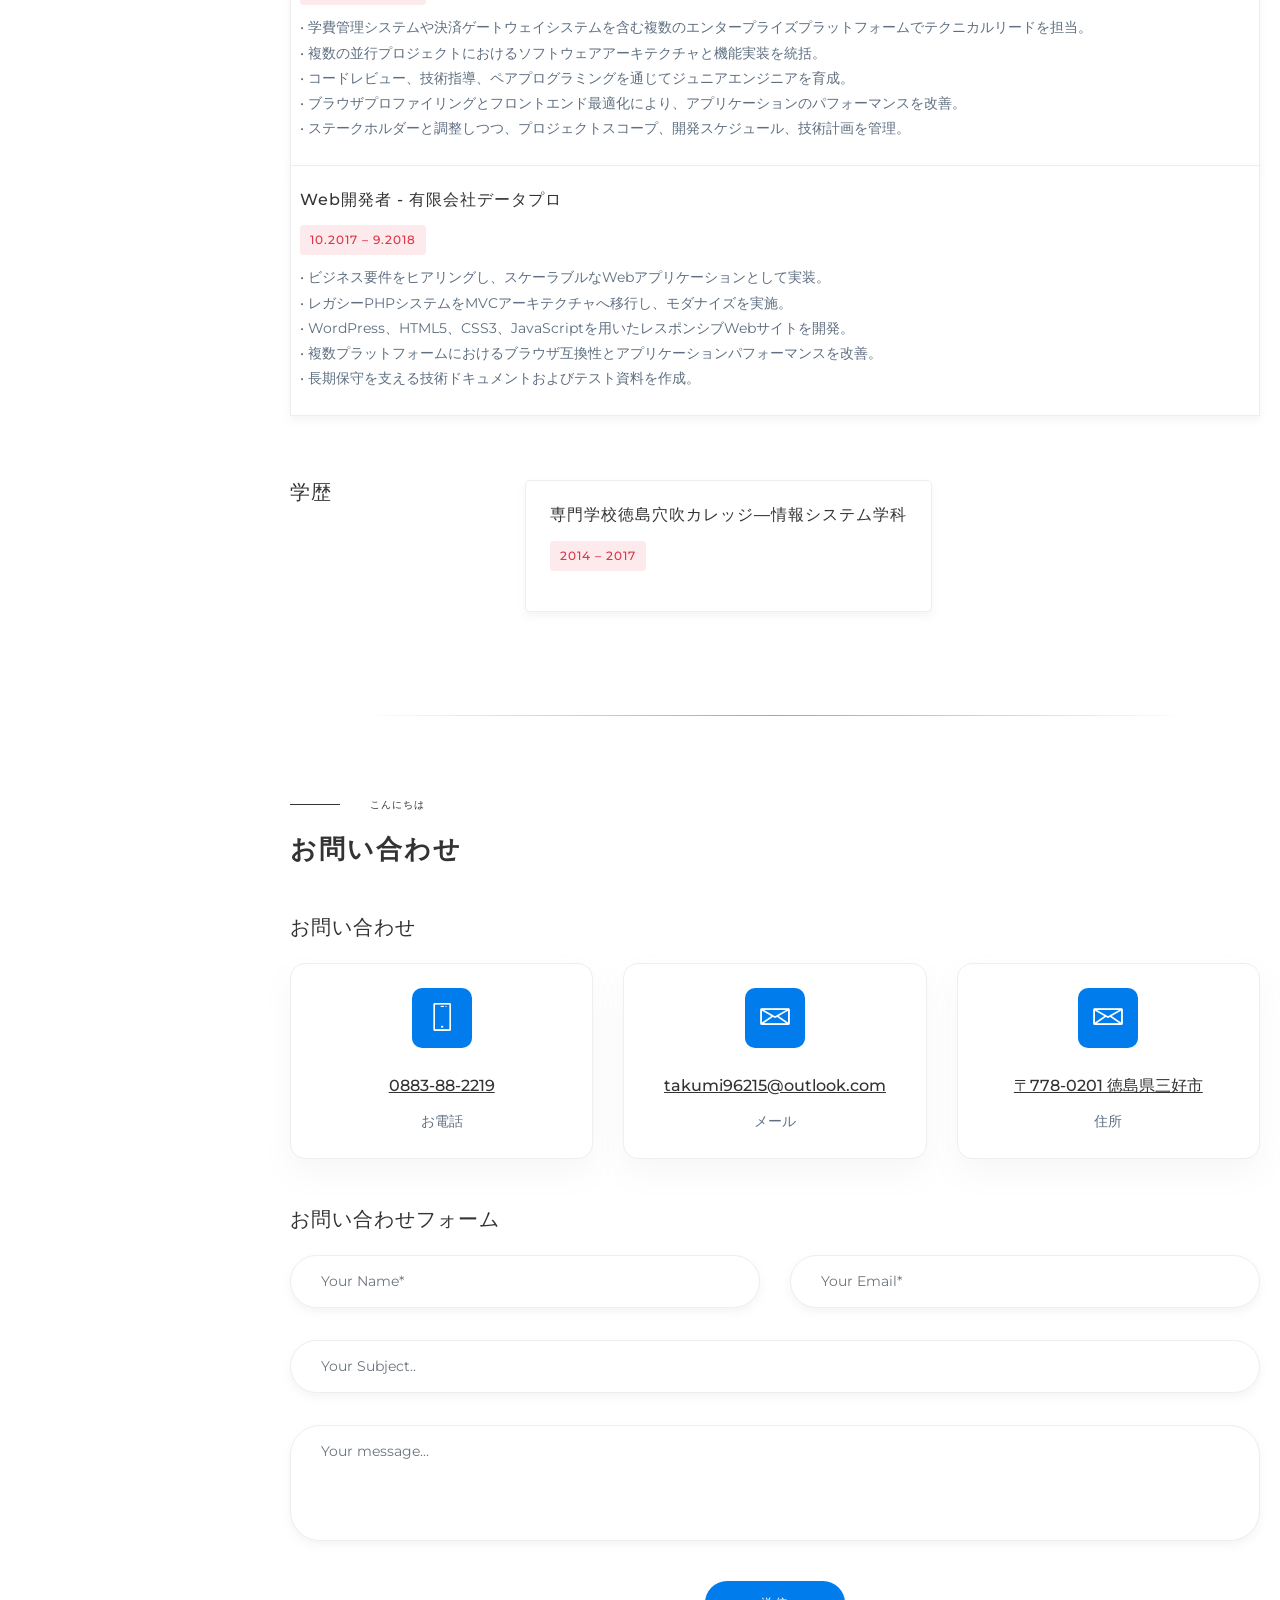
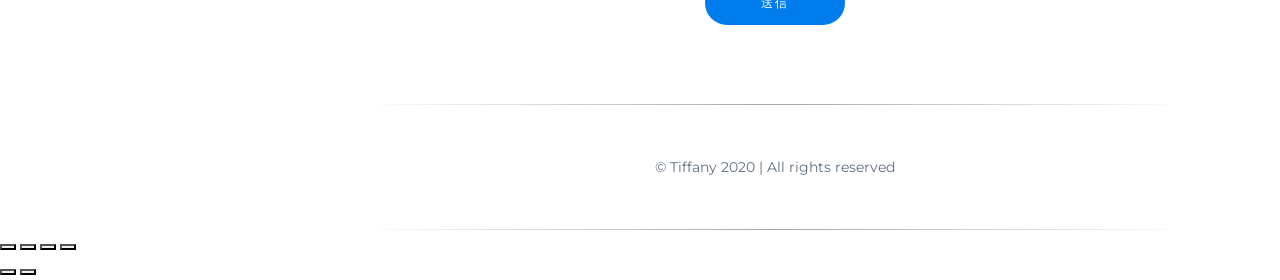
==== commit 28093876: "changed the some test in my portfolio and translations" ====
--- a/index.html
+++ b/index.html
@@ -380,15 +380,19 @@
 					<div class="col-md-6 col-lg-4">
 						<article class="project-card">
 							<div class="project-card__media">
-							<img src="assets/images/p3-3.jpg" alt="GitHub Diary developer tool screenshot" />
-							</div>
-							<span class="project-card__tag">Developer Tool</span>
-							<h3>GitHub Diary</h3>
-							<p>A VS Code extension that automatically records coding activity into a private GitHub-backed diary for reflection and progress tracking.</p>
+							<img src="assets/images/p3-3.jpg" alt="Fitplan fitness platform screenshot" />
+							</div>
+							<span class="project-card__tag">Community & Booking Platform</span>
+							<h3>Fitplan</h3>
+							<p>Fitplan is a community platform that connects fitness studios, instructors, personal trainers, wellness counselors, and fitness enthusiasts, allowing users to find trainers, join gyms, and book fitness classes and events.</p>
 							<ul class="project-card__stack">
-								<li>VS Code</li>
-								<li>TypeScript</li>
-								<li>GitHub API</li>
+								<li>Typescript</li>
+								<li>Node.js</li>
+								<li>React</li>
+								<li>React Native</li>
+								<li>Redux</li>
+								<li>Ansible</li>
+
 							</ul>
 						</article>
 					</div>
@@ -780,7 +784,7 @@
 				"A few recent builds that combine product thinking, thoughtful UI, and practical engineering.": "最近の実績の一部です。製品思考、洗練されたUI、実践的な開発を融合しています。",
 				"AI-powered browser extension that analyzes webpage content, detects misinformation, and returns a credibility score.": "ウェブページの内容を分析し、誤情報を検知して信頼性スコアを提示する、AI搭載のブラウザ拡張機能。",
 				"A Smart India Hackathon project focused on intuitive dashboards for government departments and administrative workflows.": "政府機関向けの直感的なダッシュボードや行政の業務フローの最適化に焦点を当てた、「Smart India Hackathon」のプロジェクト。",
-				"A VS Code extension that automatically records coding activity into a private GitHub-backed diary for reflection and progress tracking.": "コーディングの活動内容をGitHub上の非公開日記に自動記録し、振り返りや進捗管理を支援するVS Code拡張機能。",
+				"Fitplan is a community platform that connects fitness studios, instructors, personal trainers, wellness counselors, and fitness enthusiasts, allowing users to find trainers, join gyms, and book fitness classes and events.": "Fitplanは、フィットネススタジオやインストラクター、パーソナルトレーナー、ウェルネスカウンセラー、フィットネス愛好家をつなぎ、トレーナー探しやジムへの参加、フィットネス関連のレッスン・イベントの予約ができるコミュニティ型プラットフォームです。",
 				"A web app that calculates meal nutrition information from ingredient input and helps users understand their food better.": "食材の入力情報から食事の栄養価を算出し、ユーザーが自身の食事内容をより深く理解できるよう支援するウェブアプリ。",
 				"A modern real-time messaging experience with authentication, typed messages, and a polished user interface.": "認証機能やメッセージ送信機能を備え、洗練されたユーザーインターフェースで快適なリアルタイム・メッセージング体験を提供するチャットアプリ。",
 				"DocuMind AI is an AI assistant that uses OpenAI, LLMs, RAG, and LangChain to search documents and answer user questions.": "DocuMind AIは、OpenAI、LLM、RAG、LangChainを使って、文書を検索し、質問に答えるAIアシスタントです。",
@@ -807,14 +811,15 @@
 				"View Project": "プロジェクトを見る",
 				"Browser Extension": "ブラウザ拡張機能",
 				"Dashboard UI": "ダッシュボード UI",
-				"Developer Tool": "開発ツール",
+				"Community & Booking Platform": "コミュニティ & 予約プラットフォーム",
 				"Nutrition App": "栄養管理アプリ",
 				"Realtime App": "リアルタイムアプリ",
+				"AI-powered Document Intelligence and Assistant": "AI搭載のドキュメントインテリジェンスとアシスタント",
 				"TruthScope": "TruthScope",
 				"Coordina": "Coordina",
-				"GitHub Diary": "GitHub Diary",
+				"Fitplan": "Fitplan",
 				"MealMetric": "MealMetric",
-				"Chat App": "チャットアプリ",
+				"Chat App": "Chat App",			
 				"Senior Software Engineer - Self-Employed": "シニアソフトウェアエンジニア - フリーランス",
 				"Senior Full Stack Developer - Lendistry": "シニアフルスタックデベロッパー - Lendistry",
 				"Senior Full Stack Developer - TSS, Inc.": "シニアフルスタックデベロッパー - TSS, Inc.",
